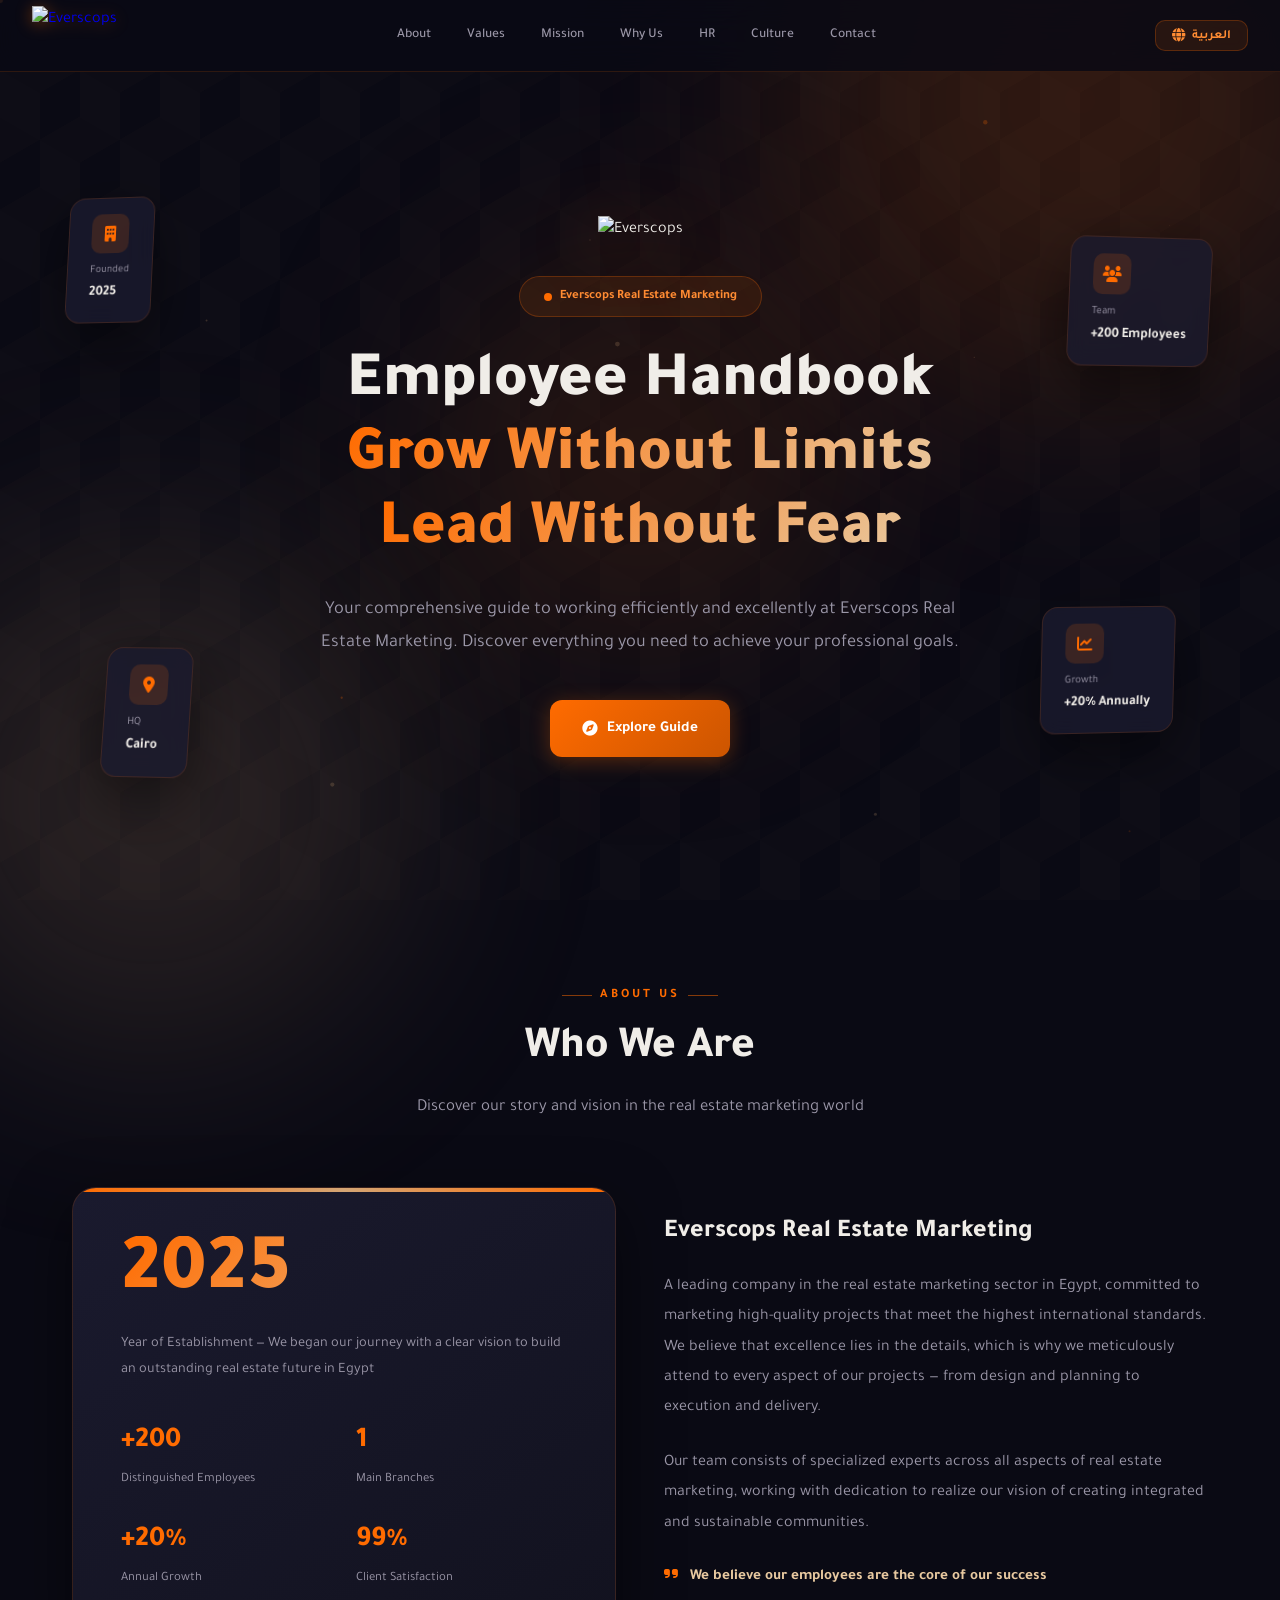
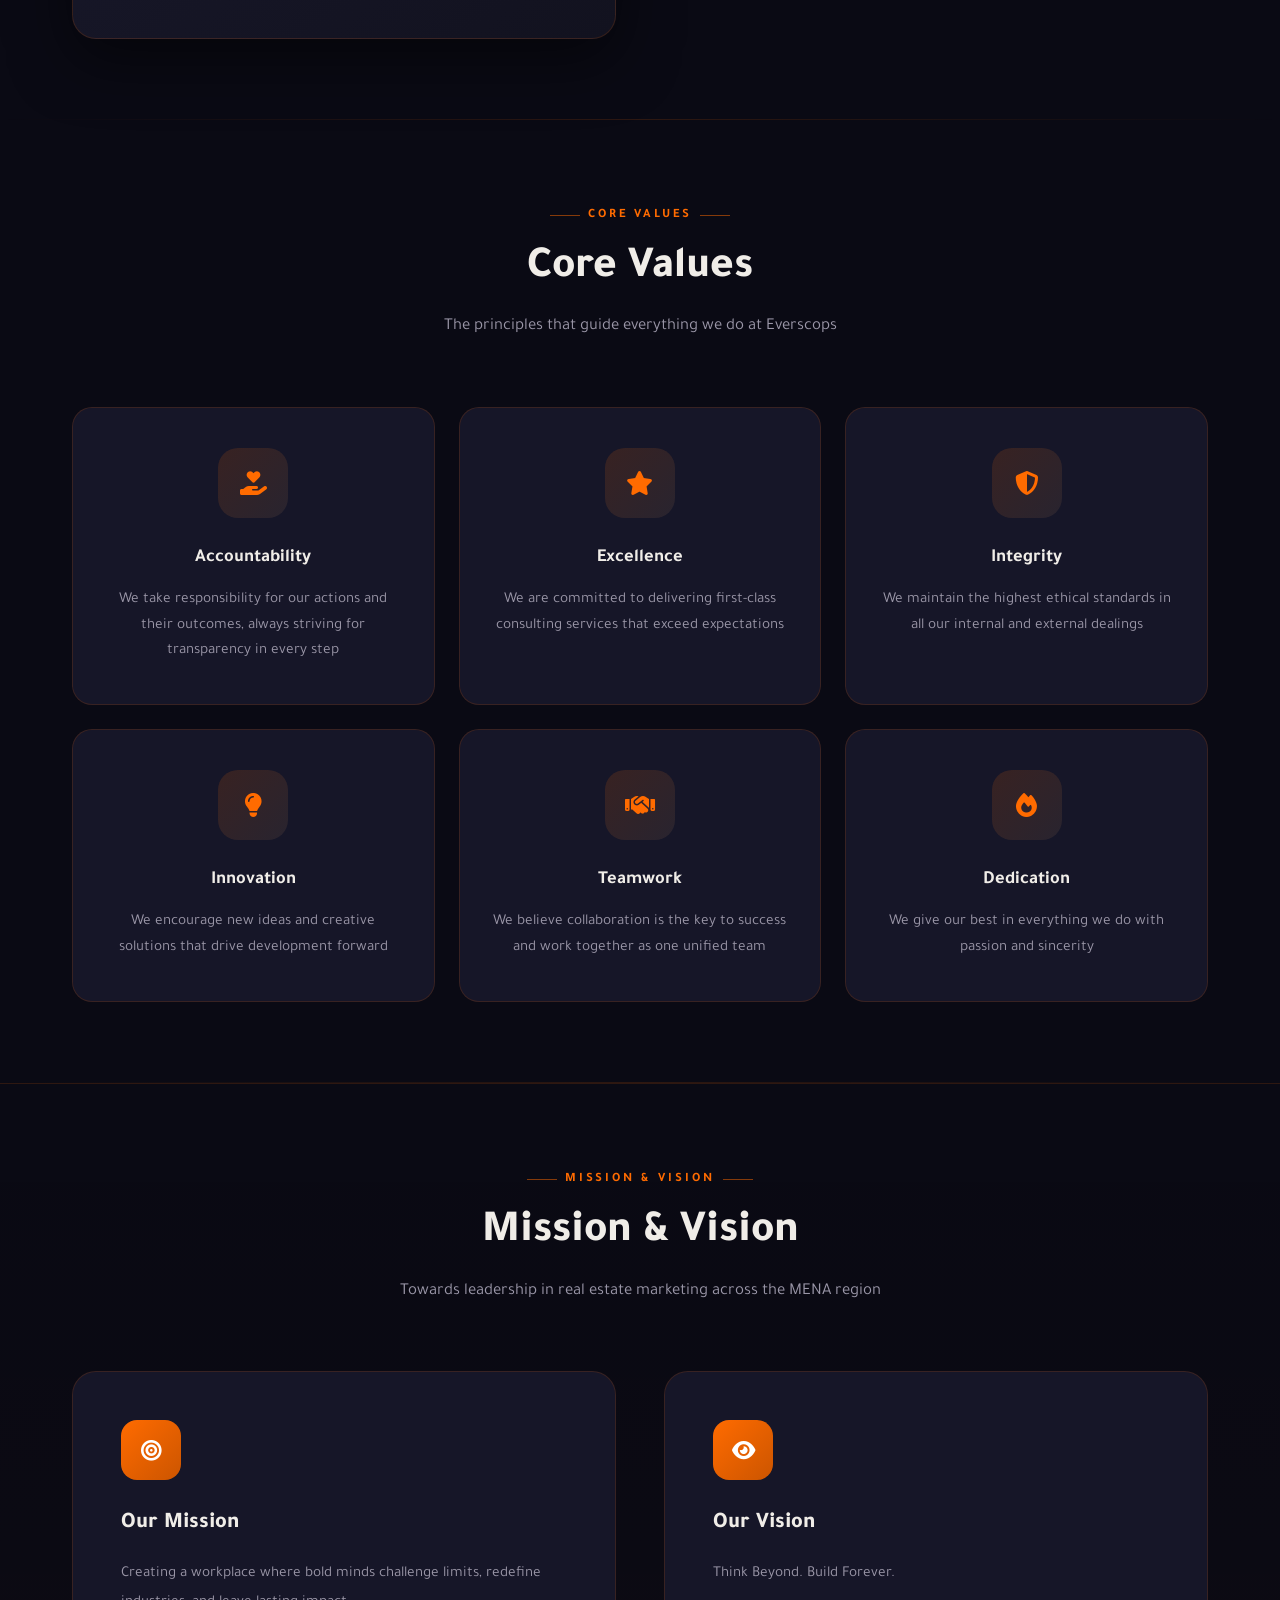
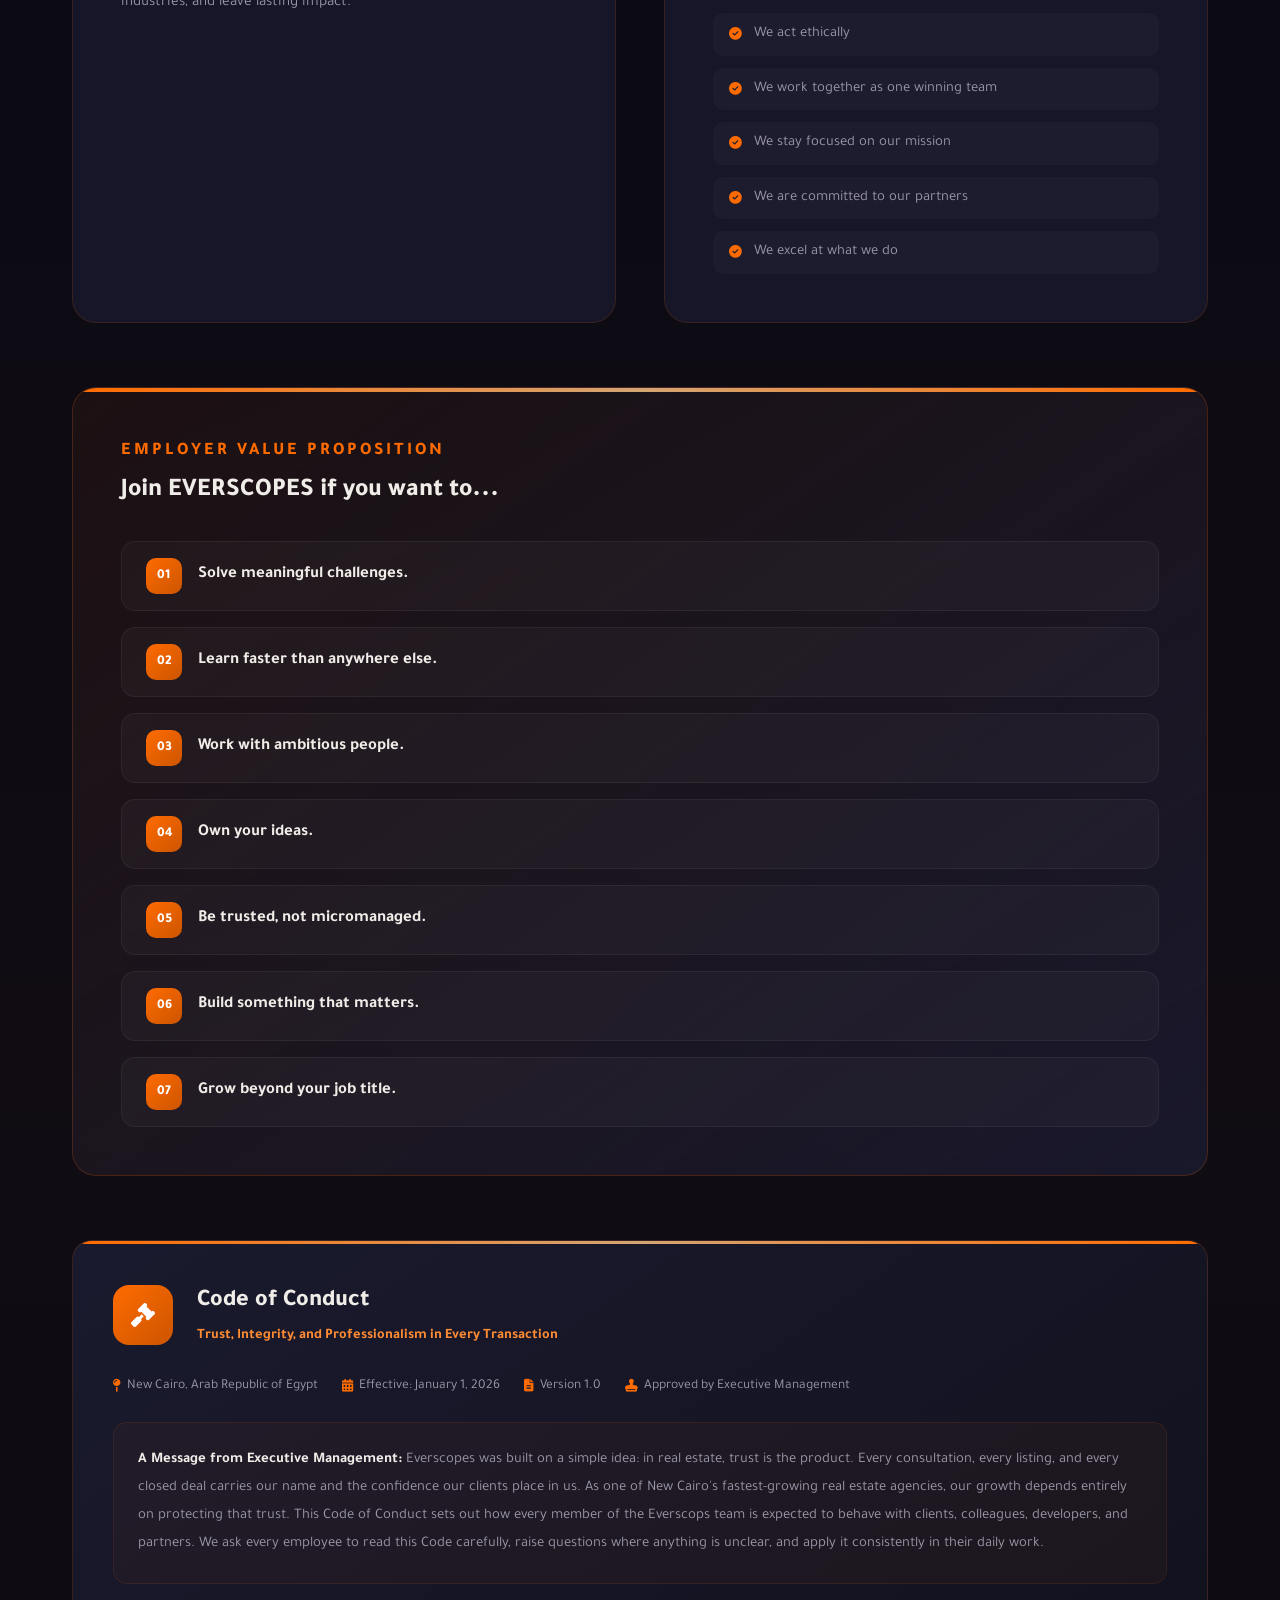
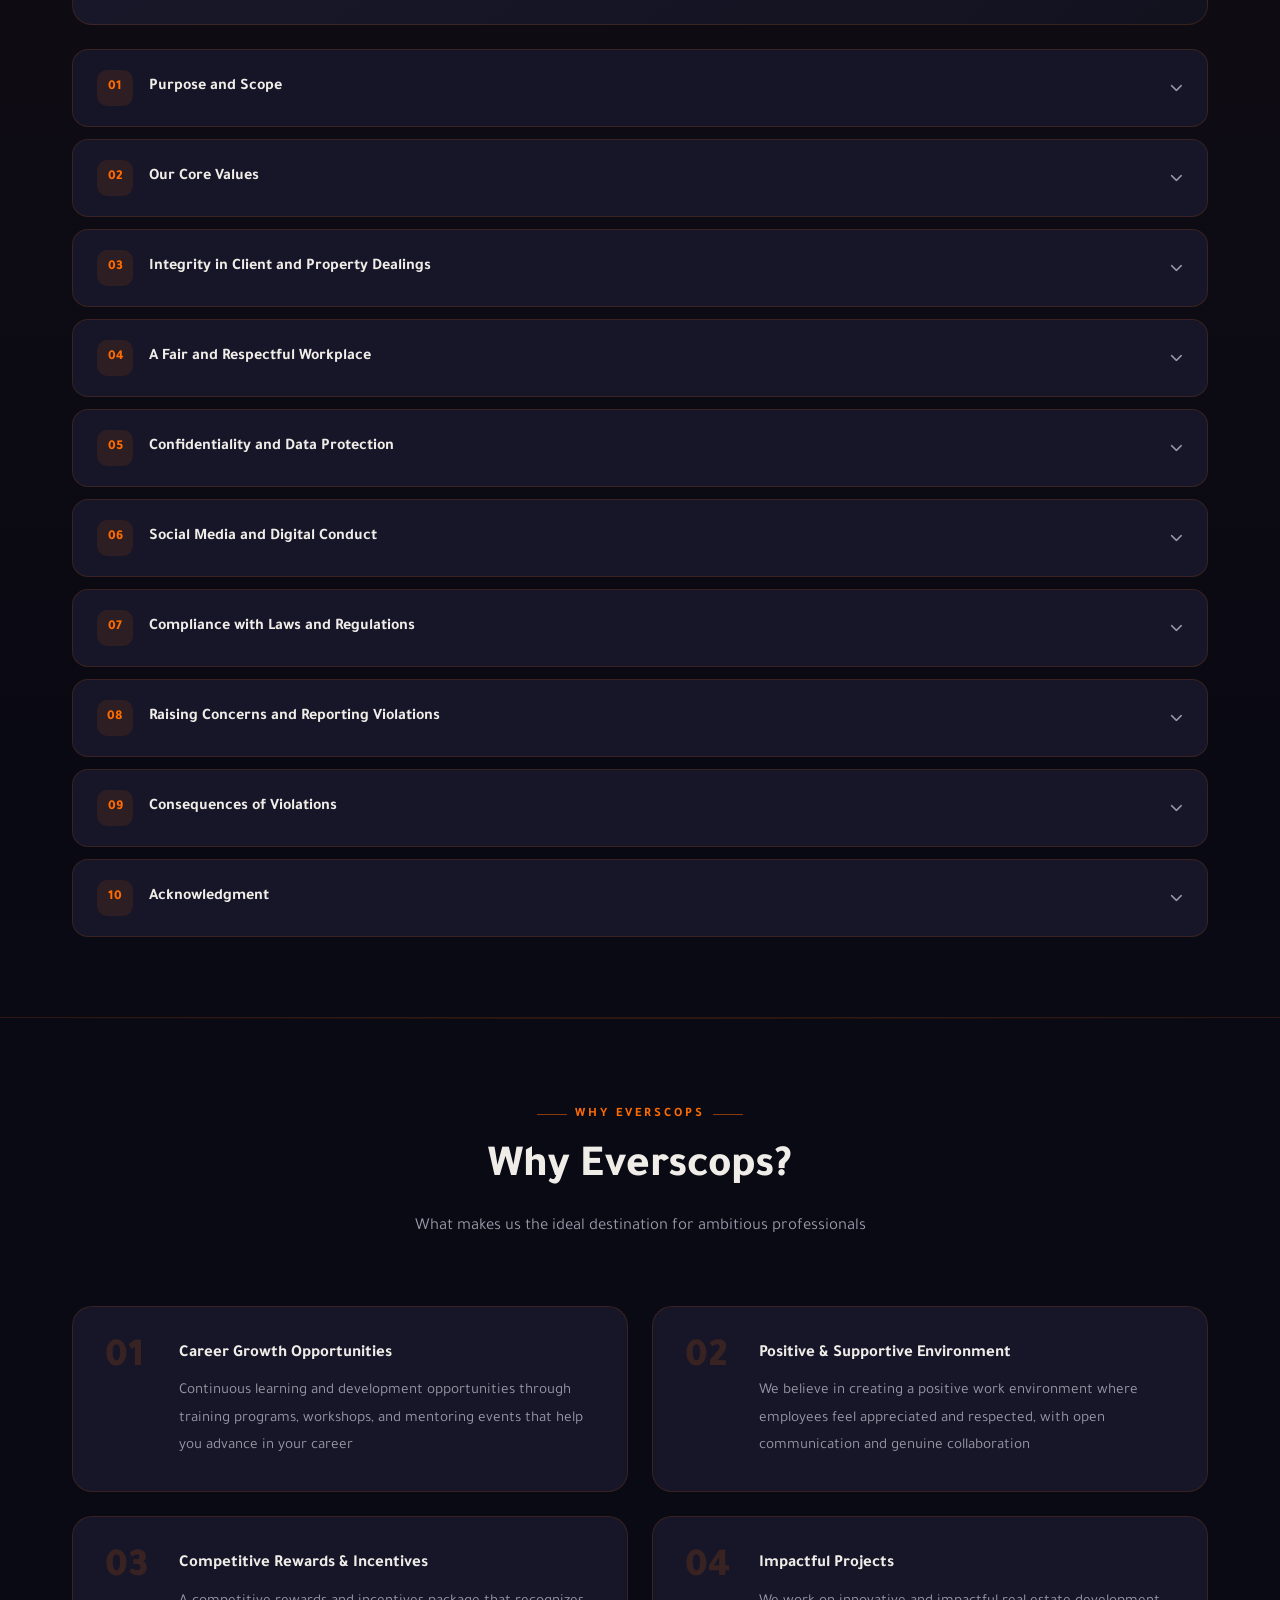
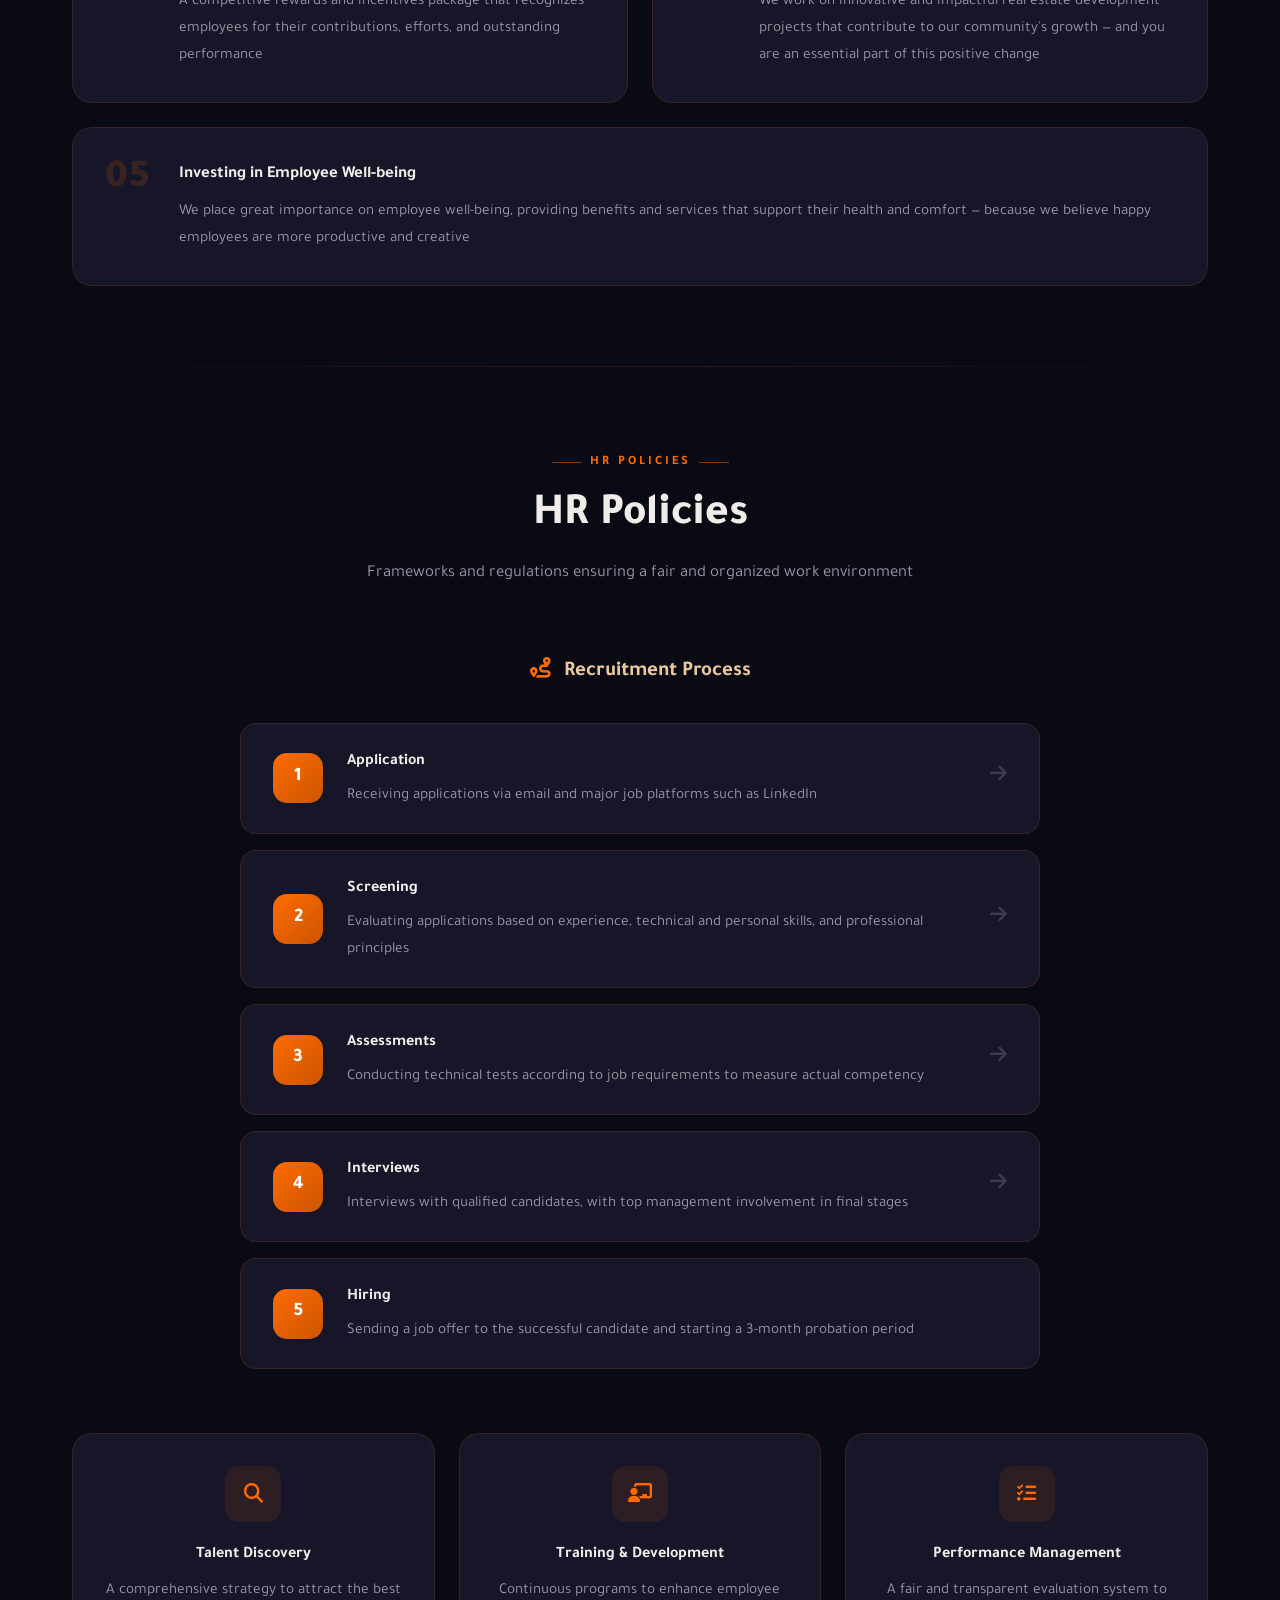
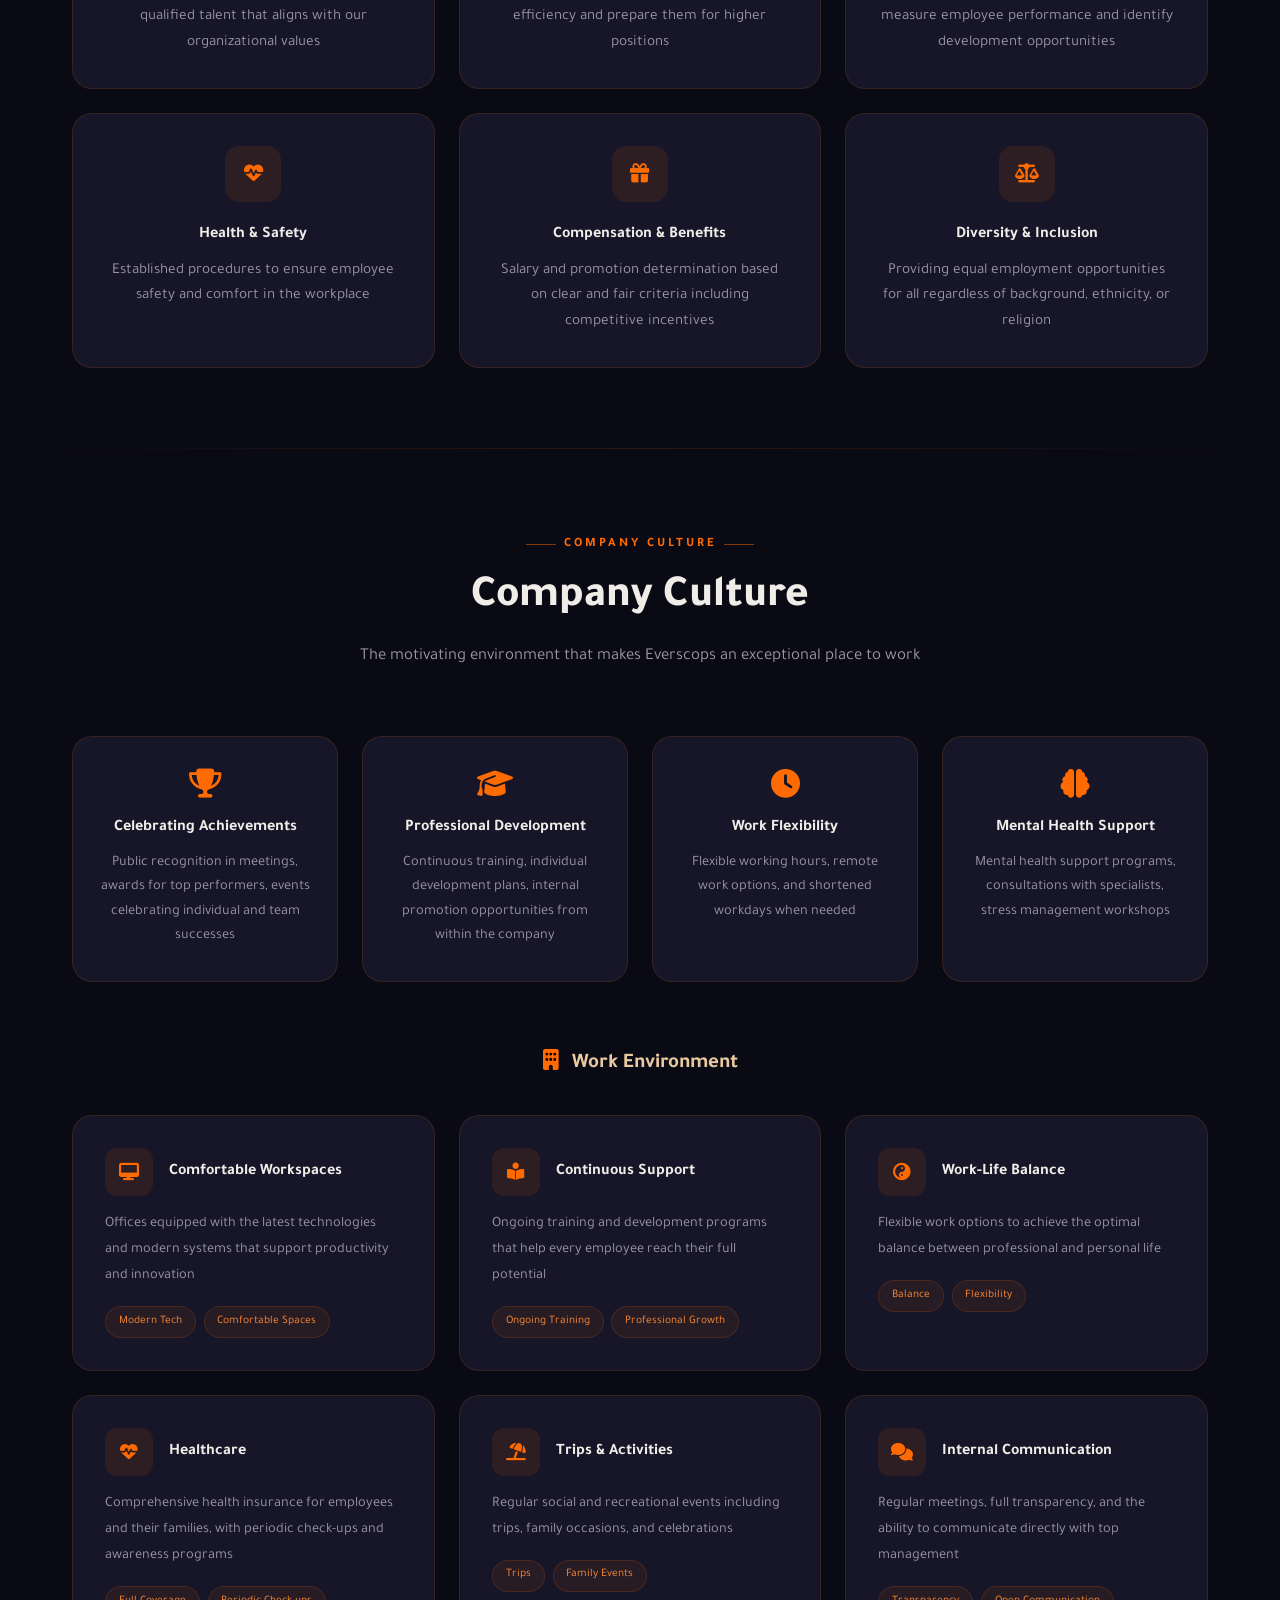
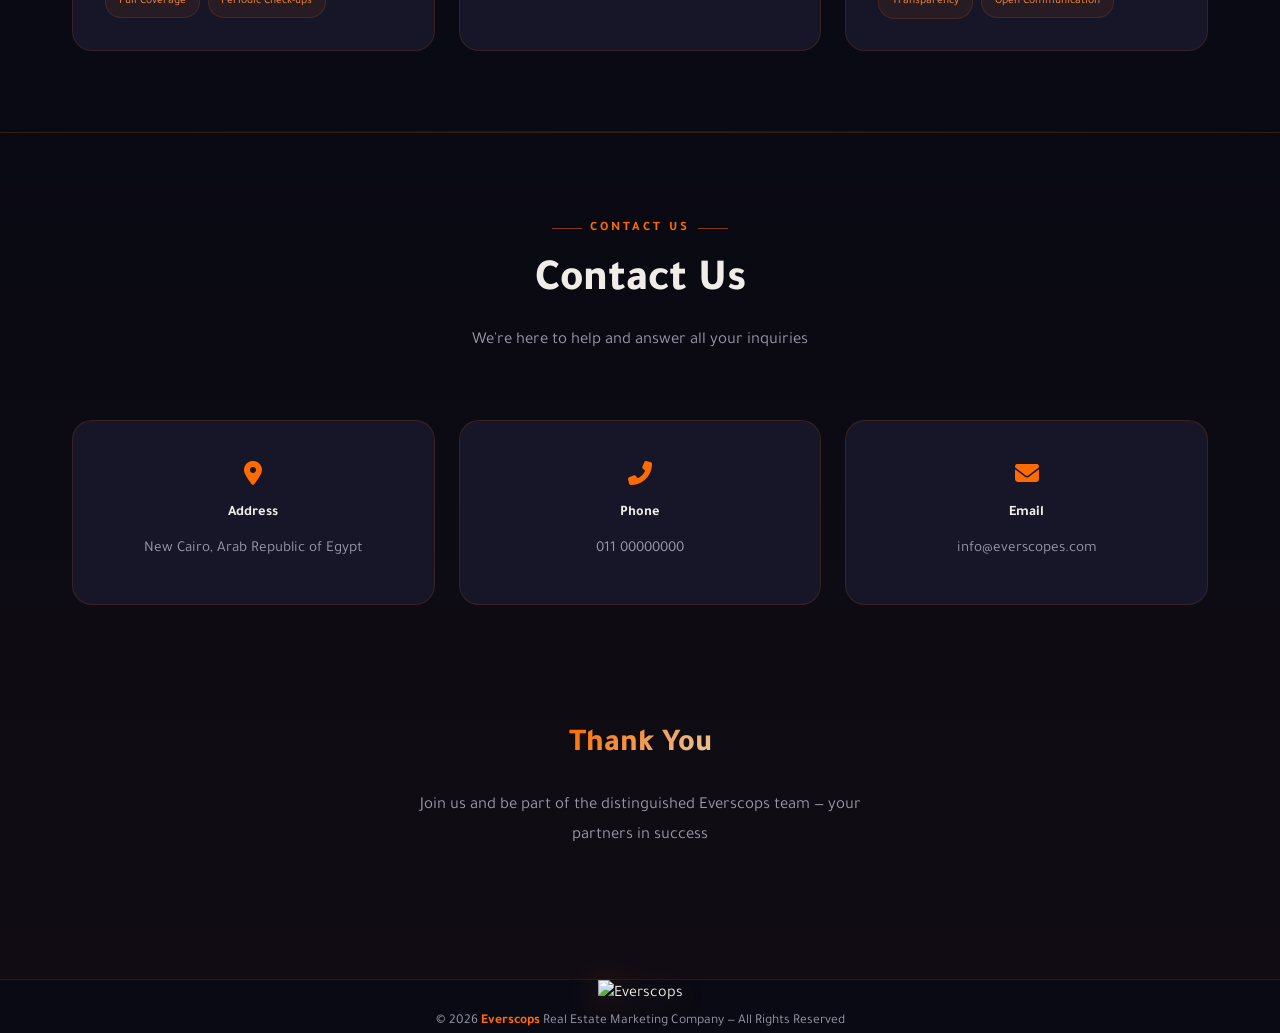
==== About/About.html @ 04a45d6b "Add files via upload" ====
<!DOCTYPE html>
<html lang="en" dir="ltr">
<head>
    <meta charset="UTF-8">
    <meta name="viewport" content="width=device-width, initial-scale=1.0">
    <title>Everscops — Employee Handbook</title>
    <link href="https://fonts.googleapis.com/css2?family=Cairo:wght@300;400;500;600;700;800;900&family=Tajawal:wght@300;400;500;700;800&display=swap" rel="stylesheet">
    <link rel="stylesheet" href="https://cdnjs.cloudflare.com/ajax/libs/font-awesome/6.5.0/css/all.min.css">
    <style>
        :root {
            --orange: #FF6B00;
            --orange-light: #FF8C33;
            --orange-dark: #CC5500;
            --gold: #D4A574;
            --gold-light: #E8C9A0;
            --dark: #0A0A14;
            --dark-2: #12121F;
            --dark-3: #1A1A2E;
            --dark-4: #222240;
            --text: #F0EDE8;
            --text-muted: #9B97A8;
            --card: rgba(26, 26, 46, 0.8);
            --card-border: rgba(255, 107, 0, 0.15);
            --glass: rgba(255, 255, 255, 0.03);
            --shadow-orange: 0 8px 32px rgba(255, 107, 0, 0.2);
            --shadow-dark: 0 20px 60px rgba(0, 0, 0, 0.5);
        }

        * { margin: 0; padding: 0; box-sizing: border-box; }
        html { scroll-behavior: smooth; }

        body {
            font-family: 'Tajawal', 'Cairo', sans-serif;
            background: var(--dark);
            color: var(--text);
            overflow-x: hidden;
            line-height: 1.8;
            transition: direction 0s;
        }

        html[dir="rtl"] body {
            font-family: 'Cairo', 'Tajawal', sans-serif;
        }

        /* ===== BACKGROUND EFFECTS ===== */
        .bg-effects {
            position: fixed; top: 0; left: 0; width: 100%; height: 100%;
            pointer-events: none; z-index: 0;
        }
        .bg-effects .orb {
            position: absolute; border-radius: 50%; filter: blur(120px); opacity: 0.15;
        }
        .bg-effects .orb-1 {
            width: 600px; height: 600px; background: var(--orange);
            top: -200px; right: -100px; animation: floatOrb 20s ease-in-out infinite;
        }
        .bg-effects .orb-2 {
            width: 500px; height: 500px; background: var(--gold);
            bottom: -150px; left: -100px; animation: floatOrb 25s ease-in-out infinite reverse;
        }
        .bg-effects .orb-3 {
            width: 400px; height: 400px; background: var(--orange-dark);
            top: 50%; left: 50%; transform: translate(-50%, -50%);
            animation: floatOrb 18s ease-in-out infinite 5s;
        }
        @keyframes floatOrb {
            0%, 100% { transform: translate(0, 0) scale(1); }
            25% { transform: translate(30px, -40px) scale(1.1); }
            50% { transform: translate(-20px, 30px) scale(0.95); }
            75% { transform: translate(40px, 20px) scale(1.05); }
        }

        .egyptian-pattern {
            position: fixed; top: 0; left: 0; width: 100%; height: 100%;
            pointer-events: none; z-index: 0; opacity: 0.02;
            background-image:
                linear-gradient(30deg, var(--gold) 12%, transparent 12.5%, transparent 87%, var(--gold) 87.5%, var(--gold)),
                linear-gradient(150deg, var(--gold) 12%, transparent 12.5%, transparent 87%, var(--gold) 87.5%, var(--gold)),
                linear-gradient(30deg, var(--gold) 12%, transparent 12.5%, transparent 87%, var(--gold) 87.5%, var(--gold)),
                linear-gradient(150deg, var(--gold) 12%, transparent 12.5%, transparent 87%, var(--gold) 87.5%, var(--gold)),
                linear-gradient(60deg, var(--gold-light) 25%, transparent 25.5%, transparent 75%, var(--gold-light) 75%, var(--gold-light)),
                linear-gradient(60deg, var(--gold-light) 25%, transparent 25.5%, transparent 75%, var(--gold-light) 75%, var(--gold-light));
            background-size: 80px 140px;
            background-position: 0 0, 0 0, 40px 70px, 40px 70px, 0 0, 40px 70px;
        }

        /* ===== SCROLLBAR ===== */
        ::-webkit-scrollbar { width: 8px; }
        ::-webkit-scrollbar-track { background: var(--dark); }
        ::-webkit-scrollbar-thumb { background: var(--orange-dark); border-radius: 4px; }
        ::-webkit-scrollbar-thumb:hover { background: var(--orange); }

        /* ===== NAVIGATION ===== */
        .navbar {
            position: fixed; top: 0; left: 0; right: 0; z-index: 1000;
            padding: 0 2rem; height: 72px;
            display: flex; align-items: center; justify-content: space-between;
            background: rgba(10, 10, 20, 0.85);
            backdrop-filter: blur(20px);
            border-bottom: 1px solid var(--card-border);
            transition: all 0.4s ease;
        }
        .navbar.scrolled {
            height: 60px; background: rgba(10, 10, 20, 0.95);
            box-shadow: 0 4px 30px rgba(0, 0, 0, 0.3);
        }

        .nav-right { display: flex; align-items: center; gap: 12px; }

        .lang-toggle {
            display: flex; align-items: center; gap: 6px;
            padding: 0.45rem 1rem; border-radius: 10px;
            background: rgba(255, 107, 0, 0.1);
            border: 1px solid rgba(255, 107, 0, 0.25);
            color: var(--orange-light); font-family: inherit;
            font-size: 0.78rem; font-weight: 700;
            cursor: pointer; transition: all 0.3s ease;
            white-space: nowrap;
        }
        .lang-toggle:hover {
            background: rgba(255, 107, 0, 0.2);
            box-shadow: 0 0 20px rgba(255, 107, 0, 0.15);
        }
        .lang-toggle i { font-size: 0.85rem; }

        .nav-logo {
            display: flex; align-items: center; gap: 12px;
            text-decoration: none;
        }
        .nav-logo img {
            height: 60px;
            filter: drop-shadow(0 2px 8px rgba(255, 107, 0, 0.4));
            transition: transform 0.3s ease;
        }
        .nav-logo:hover img { transform: scale(1.05); }

        .nav-links {
            display: flex; align-items: center; gap: 0.25rem; list-style: none;
        }
        .nav-links a {
            text-decoration: none; color: var(--text-muted);
            font-size: 0.85rem; font-weight: 500;
            padding: 0.5rem 1rem; border-radius: 8px;
            transition: all 0.3s ease; position: relative;
        }
        .nav-links a:hover, .nav-links a.active {
            color: var(--orange); background: rgba(255, 107, 0, 0.08);
        }

        .nav-toggle {
            display: none; flex-direction: column; gap: 5px;
            cursor: pointer; padding: 8px; border: none; background: none;
        }
        .nav-toggle span {
            display: block; width: 24px; height: 2px;
            background: var(--text); border-radius: 2px; transition: all 0.3s ease;
        }
        .nav-toggle.active span:nth-child(1) { transform: rotate(45deg) translate(5px, 5px); }
        .nav-toggle.active span:nth-child(2) { opacity: 0; }
        .nav-toggle.active span:nth-child(3) { transform: rotate(-45deg) translate(5px, -5px); }

        /* ===== MAIN CONTENT ===== */
        .main-content { position: relative; z-index: 1; padding-top: 72px; }

        /* ===== HERO SECTION ===== */
        .hero {
            min-height: 92vh; display: flex; align-items: center; justify-content: center;
            padding: 6rem 2rem; position: relative; overflow: hidden;
        }
        .hero-inner { text-align: center; max-width: 900px; perspective: 1000px; }

        .hero-logo-container {
            margin-bottom: 2rem; transform-style: preserve-3d;
            animation: logoFloat 6s ease-in-out infinite;
        }
        @keyframes logoFloat {
            0%, 100% { transform: translateY(0) rotateX(0) rotateY(0); }
            25% { transform: translateY(-10px) rotateX(2deg) rotateY(-2deg); }
            75% { transform: translateY(5px) rotateX(-1deg) rotateY(1deg); }
        }
        .hero-logo-container img {
            height: 100px;
            filter: drop-shadow(0 10px 30px rgba(255, 107, 0, 0.5));
        }

        .hero-badge {
            display: inline-flex; align-items: center; gap: 8px;
            padding: 0.5rem 1.5rem; border-radius: 50px;
            background: rgba(255, 107, 0, 0.1);
            border: 1px solid rgba(255, 107, 0, 0.25);
            color: var(--orange-light); font-size: 0.8rem; font-weight: 600;
            margin-bottom: 2rem; animation: fadeInDown 0.8s ease-out;
        }
        .hero-badge .dot {
            width: 8px; height: 8px; background: var(--orange); border-radius: 50%;
            animation: pulse 2s ease-in-out infinite;
        }
        @keyframes pulse {
            0%, 100% { opacity: 1; transform: scale(1); }
            50% { opacity: 0.5; transform: scale(0.8); }
        }

        .hero h1 {
            font-size: clamp(2.5rem, 6vw, 4rem); font-weight: 900;
            line-height: 1.15; margin-bottom: 1.5rem;
            animation: fadeInUp 1s ease-out 0.2s both;
        }
        .hero h1 .highlight {
            background: linear-gradient(135deg, var(--orange), var(--gold-light));
            -webkit-background-clip: text; -webkit-text-fill-color: transparent; background-clip: text;
        }
        .hero p {
            font-size: 1.15rem; color: var(--text-muted); max-width: 650px;
            margin: 0 auto 2.5rem; animation: fadeInUp 1s ease-out 0.4s both;
        }
        .hero-buttons {
            display: flex; gap: 1rem; justify-content: center; flex-wrap: wrap;
            animation: fadeInUp 1s ease-out 0.6s both;
        }

        .btn-primary {
            display: inline-flex; align-items: center; gap: 10px;
            padding: 0.9rem 2rem;
            background: linear-gradient(135deg, var(--orange), var(--orange-dark));
            color: #fff; border: none; border-radius: 12px;
            font-family: inherit; font-size: 0.95rem; font-weight: 700;
            cursor: pointer; text-decoration: none;
            transition: all 0.3s ease;
            box-shadow: 0 4px 20px rgba(255, 107, 0, 0.3);
        }
        .btn-primary:hover { transform: translateY(-3px); box-shadow: 0 8px 30px rgba(255, 107, 0, 0.5); }

        .btn-secondary {
            display: inline-flex; align-items: center; gap: 10px;
            padding: 0.9rem 2rem; background: var(--glass); color: var(--text);
            border: 1px solid rgba(255, 255, 255, 0.1); border-radius: 12px;
            font-family: inherit; font-size: 0.95rem; font-weight: 600;
            cursor: pointer; text-decoration: none; transition: all 0.3s ease;
        }
        .btn-secondary:hover {
            background: rgba(255, 255, 255, 0.08); border-color: var(--orange);
            color: var(--orange); transform: translateY(-3px);
        }

        /* 3D floating cards */
        .hero-3d-elements {
            position: absolute; top: 0; left: 0; width: 100%; height: 100%;
            pointer-events: none; perspective: 1200px;
        }
        .float-card {
            position: absolute; background: var(--card);
            border: 1px solid var(--card-border); border-radius: 16px;
            padding: 1rem 1.5rem; backdrop-filter: blur(10px);
            box-shadow: var(--shadow-dark); animation: floatCard 8s ease-in-out infinite;
        }
        .float-card-1 { top: 15%; left: 5%; animation-delay: 0s; transform: rotateY(-8deg) rotateX(5deg); }
        .float-card-2 { top: 20%; right: 5%; animation-delay: -3s; transform: rotateY(8deg) rotateX(-5deg); }
        .float-card-3 { bottom: 15%; left: 8%; animation-delay: -5s; transform: rotateY(-5deg) rotateX(8deg); }
        .float-card-4 { bottom: 20%; right: 8%; animation-delay: -2s; transform: rotateY(6deg) rotateX(-3deg); }
        @keyframes floatCard {
            0%, 100% { transform: translateY(0); }
            50% { transform: translateY(-20px); }
        }
        .float-card .fc-icon {
            width: 40px; height: 40px; border-radius: 10px;
            background: rgba(255, 107, 0, 0.15);
            display: flex; align-items: center; justify-content: center;
            color: var(--orange); font-size: 1rem; margin-bottom: 0.5rem;
        }
        .float-card .fc-label { font-size: 0.7rem; color: var(--text-muted); }
        .float-card .fc-value { font-size: 0.9rem; font-weight: 700; color: var(--text); }

        @keyframes fadeInUp { from { opacity: 0; transform: translateY(30px); } to { opacity: 1; transform: translateY(0); } }
        @keyframes fadeInDown { from { opacity: 0; transform: translateY(-20px); } to { opacity: 1; transform: translateY(0); } }

        /* ===== SECTION COMMON ===== */
        .section { padding: 5rem 2rem; max-width: 1200px; margin: 0 auto; }
        .section-header { text-align: center; margin-bottom: 4rem; }
        .section-label {
            display: inline-flex; align-items: center; gap: 8px;
            font-size: 0.8rem; font-weight: 700; color: var(--orange);
            text-transform: uppercase; letter-spacing: 3px; margin-bottom: 1rem;
        }
        .section-label::before, .section-label::after {
            content: ''; width: 30px; height: 1px; background: var(--orange); opacity: 0.5;
        }
        .section-title { font-size: clamp(1.8rem, 4vw, 2.8rem); font-weight: 800; line-height: 1.2; margin-bottom: 1rem; }
        .section-subtitle { font-size: 1.05rem; color: var(--text-muted); max-width: 600px; margin: 0 auto; }

        /* ===== ABOUT SECTION ===== */
        .about-grid { display: grid; grid-template-columns: 1fr 1fr; gap: 3rem; align-items: center; }
        .about-visual { position: relative; perspective: 1000px; }
        .about-card-3d {
            background: linear-gradient(145deg, var(--dark-3), var(--dark-2));
            border: 1px solid var(--card-border); border-radius: 24px; padding: 3rem;
            position: relative; overflow: hidden; transform-style: preserve-3d;
            transition: transform 0.5s ease; box-shadow: var(--shadow-dark);
        }
        .about-card-3d:hover { transform: rotateY(-5deg) rotateX(5deg) scale(1.02); }
        .about-card-3d::before {
            content: ''; position: absolute; top: 0; left: 0; right: 0; height: 4px;
            background: linear-gradient(90deg, var(--orange), var(--gold), var(--orange));
        }
        .about-card-3d .year {
            font-size: 5rem; font-weight: 900;
            background: linear-gradient(135deg, var(--orange), var(--gold-light));
            -webkit-background-clip: text; -webkit-text-fill-color: transparent; background-clip: text;
            line-height: 1; margin-bottom: 1rem;
        }
        .about-card-3d .stat-grid { display: grid; grid-template-columns: 1fr 1fr; gap: 1.5rem; margin-top: 2rem; }
        .stat-item .stat-num { font-size: 1.8rem; font-weight: 800; color: var(--orange); }
        .stat-item .stat-label { font-size: 0.8rem; color: var(--text-muted); }
        .about-text h3 { font-size: 1.6rem; font-weight: 800; margin-bottom: 1rem; }
        .about-text p { color: var(--text-muted); font-size: 1rem; margin-bottom: 1.5rem; line-height: 1.9; }
        .about-text .quote-line {
            color: var(--gold-light); font-weight: 600; font-size: 0.95rem;
        }
        html[dir="rtl"] .about-text .quote-line i { margin-left: 8px; margin-right: 0; }
        html[dir="ltr"] .about-text .quote-line i { margin-right: 8px; margin-left: 0; }

        /* ===== VALUES SECTION ===== */
        .values-grid { display: grid; grid-template-columns: repeat(3, 1fr); gap: 1.5rem; }
        .value-card {
            background: var(--card); border: 1px solid var(--card-border);
            border-radius: 20px; padding: 2.5rem 2rem; text-align: center;
            position: relative; overflow: hidden; transform-style: preserve-3d;
            transition: all 0.4s ease; cursor: default;
        }
        .value-card::before {
            content: ''; position: absolute; top: 0; left: 0; right: 0; height: 3px;
            background: linear-gradient(90deg, transparent, var(--orange), transparent);
            opacity: 0; transition: opacity 0.4s ease;
        }
        .value-card:hover::before { opacity: 1; }
        .value-card:hover {
            transform: translateY(-8px) rotateX(5deg);
            border-color: rgba(255, 107, 0, 0.3);
            box-shadow: var(--shadow-orange), var(--shadow-dark);
        }
        .value-icon {
            width: 70px; height: 70px; border-radius: 20px;
            background: linear-gradient(135deg, rgba(255, 107, 0, 0.15), rgba(212, 165, 116, 0.1));
            display: flex; align-items: center; justify-content: center;
            margin: 0 auto 1.5rem; font-size: 1.5rem; color: var(--orange);
            transition: all 0.4s ease;
        }
        .value-card:hover .value-icon {
            transform: translateZ(30px) scale(1.1);
            background: linear-gradient(135deg, var(--orange), var(--orange-dark)); color: #fff;
        }
        .value-card h4 { font-size: 1.15rem; font-weight: 700; margin-bottom: 0.75rem; }
        .value-card p { font-size: 0.95rem; color: var(--text-muted); line-height: 1.7; }

        /* ===== MISSION SECTION ===== */
        .mission-section {
            background: linear-gradient(180deg, transparent, rgba(255, 107, 0, 0.03), transparent);
            border-top: 1px solid var(--card-border); border-bottom: 1px solid var(--card-border);
        }
        .mission-grid { display: grid; grid-template-columns: 1fr 1fr; gap: 3rem; }
        .mission-card {
            background: var(--card); border: 1px solid var(--card-border);
            border-radius: 24px; padding: 3rem; position: relative; overflow: hidden;
            transform-style: preserve-3d; transition: all 0.5s ease;
        }
        .mission-card:hover {
            transform: perspective(800px) rotateY(-3deg) translateZ(10px);
            box-shadow: var(--shadow-orange);
        }
        .mission-card .mc-icon {
            width: 60px; height: 60px; border-radius: 16px;
            background: linear-gradient(135deg, var(--orange), var(--orange-dark));
            display: flex; align-items: center; justify-content: center;
            font-size: 1.3rem; color: #fff; margin-bottom: 1.5rem;
        }
        .mission-card h3 { font-size: 1.4rem; font-weight: 800; margin-bottom: 1rem; }
        .mission-card p { color: var(--text-muted); font-size: 0.95rem; line-height: 1.9; }
        .mission-values-list { list-style: none; margin-top: 1.5rem; display: flex; flex-direction: column; gap: 0.75rem; }
        .mission-values-list li {
            display: flex; align-items: center; gap: 12px;
            font-size: 0.92rem; color: var(--text-muted);
            padding: 0.5rem 1rem; border-radius: 10px; background: var(--glass);
            transition: all 0.3s ease;
        }
        html[dir="rtl"] .mission-values-list li:hover { background: rgba(255, 107, 0, 0.08); color: var(--text); transform: translateX(-5px); }
        html[dir="ltr"] .mission-values-list li:hover { background: rgba(255, 107, 0, 0.08); color: var(--text); transform: translateX(5px); }
        .mission-values-list li i { color: var(--orange); font-size: 0.8rem; }

        /* ===== EVP SECTION ===== */
        .evp-wrapper { margin-top: 4rem; }
        .evp-card {
            background: linear-gradient(145deg, rgba(255, 107, 0, 0.06), rgba(26, 26, 46, 0.9));
            border: 1px solid rgba(255, 107, 0, 0.2);
            border-radius: 24px; padding: 3rem; position: relative;
            overflow: hidden; transform-style: preserve-3d;
            transition: all 0.5s ease;
        }
        .evp-card::before {
            content: ''; position: absolute; top: 0; left: 0; right: 0; height: 4px;
            background: linear-gradient(90deg, var(--orange), var(--gold), var(--orange));
        }
        .evp-card::after {
            content: ''; position: absolute; top: -50%; right: -20%; width: 300px; height: 300px;
            background: radial-gradient(circle, rgba(255, 107, 0, 0.08), transparent 70%);
            border-radius: 50%; pointer-events: none;
        }
        .evp-card:hover {
            transform: perspective(800px) rotateY(-2deg) rotateX(1deg);
            box-shadow: var(--shadow-orange);
        }
        .evp-title {
            font-size: 1.1rem; font-weight: 800; color: var(--orange);
            text-transform: uppercase; letter-spacing: 3px; margin-bottom: 0.5rem;
        }
        .evp-subtitle {
            font-size: 1.6rem; font-weight: 800; margin-bottom: 2rem;
            line-height: 1.3;
        }
        .evp-subtitle .highlight {
            background: linear-gradient(135deg, var(--orange), var(--gold-light));
            -webkit-background-clip: text; -webkit-text-fill-color: transparent; background-clip: text;
        }
        .evp-list { display: flex; flex-direction: column; gap: 1rem; position: relative; z-index: 1; }
        .evp-item {
            display: flex; align-items: center; gap: 1rem;
            padding: 1rem 1.5rem; border-radius: 14px;
            background: rgba(255, 255, 255, 0.03);
            border: 1px solid rgba(255, 255, 255, 0.05);
            transition: all 0.4s ease; transform-style: preserve-3d;
        }
        .evp-item:hover {
            background: rgba(255, 107, 0, 0.08);
            border-color: rgba(255, 107, 0, 0.2);
            transform: translateZ(10px) translateY(-2px);
            box-shadow: 0 4px 20px rgba(255, 107, 0, 0.1);
        }
        .evp-item-num {
            width: 36px; height: 36px; border-radius: 10px;
            background: linear-gradient(135deg, var(--orange), var(--orange-dark));
            display: flex; align-items: center; justify-content: center;
            font-size: 0.85rem; font-weight: 800; color: #fff; flex-shrink: 0;
        }
        .evp-item-text {
            font-size: 1.05rem; font-weight: 600; color: var(--text);
        }

        /* ===== CODE OF CONDUCT SECTION ===== */
        .coc-wrapper { margin-top: 4rem; }
        .coc-header-card {
            background: linear-gradient(145deg, var(--dark-3), var(--dark-2));
            border: 1px solid var(--card-border); border-radius: 20px;
            padding: 2.5rem; margin-bottom: 1.5rem; position: relative; overflow: hidden;
        }
        .coc-header-card::before {
            content: ''; position: absolute; top: 0; left: 0; right: 0; height: 3px;
            background: linear-gradient(90deg, var(--orange), var(--gold), var(--orange));
        }
        .coc-header-top {
            display: flex; align-items: center; gap: 1.5rem; margin-bottom: 1.5rem;
            flex-wrap: wrap;
        }
        .coc-header-icon {
            width: 60px; height: 60px; border-radius: 16px;
            background: linear-gradient(135deg, var(--orange), var(--orange-dark));
            display: flex; align-items: center; justify-content: center;
            font-size: 1.5rem; color: #fff; flex-shrink: 0;
        }
        .coc-header-title { font-size: 1.5rem; font-weight: 800; }
        .coc-header-tagline { font-size: 0.9rem; color: var(--orange-light); font-weight: 600; }
        .coc-meta {
            display: flex; flex-wrap: wrap; gap: 1.5rem; font-size: 0.85rem; color: var(--text-muted);
        }
        .coc-meta-item { display: flex; align-items: center; gap: 6px; }
        .coc-meta-item i { color: var(--orange); font-size: 0.8rem; }
        .coc-msg {
            margin-top: 1.5rem; padding: 1.5rem; border-radius: 14px;
            background: rgba(255, 107, 0, 0.04); border: 1px solid rgba(255, 107, 0, 0.1);
            font-size: 0.92rem; color: var(--text-muted); line-height: 1.9;
        }
        .coc-msg strong { color: var(--text); }

        /* Accordion */
        .coc-accordion { display: flex; flex-direction: column; gap: 0.75rem; }
        .coc-accordion-item {
            background: var(--card); border: 1px solid var(--card-border);
            border-radius: 16px; overflow: hidden;
            transition: all 0.4s ease; transform-style: preserve-3d;
        }
        .coc-accordion-item:hover {
            border-color: rgba(255, 107, 0, 0.25);
        }
        .coc-accordion-item.open {
            border-color: rgba(255, 107, 0, 0.3);
            box-shadow: 0 4px 20px rgba(255, 107, 0, 0.08);
        }
        .coc-accordion-trigger {
            width: 100%; padding: 1.25rem 1.5rem;
            display: flex; align-items: center; gap: 1rem;
            background: none; border: none; color: var(--text);
            font-family: inherit; font-size: 1rem; font-weight: 700;
            cursor: pointer; text-align: start; transition: all 0.3s ease;
        }
        .coc-accordion-trigger:hover { background: rgba(255, 107, 0, 0.04); }
        .coc-accordion-num {
            width: 36px; height: 36px; border-radius: 10px;
            background: rgba(255, 107, 0, 0.1);
            display: flex; align-items: center; justify-content: center;
            font-size: 0.85rem; font-weight: 800; color: var(--orange); flex-shrink: 0;
            transition: all 0.3s ease;
        }
        .coc-accordion-item.open .coc-accordion-num {
            background: linear-gradient(135deg, var(--orange), var(--orange-dark)); color: #fff;
        }
        .coc-accordion-label { flex: 1; }
        .coc-accordion-arrow {
            color: var(--text-muted); font-size: 0.8rem;
            transition: transform 0.4s ease;
        }
        .coc-accordion-item.open .coc-accordion-arrow {
            transform: rotate(180deg); color: var(--orange);
        }
        .coc-accordion-body {
            max-height: 0; overflow: hidden;
            transition: max-height 0.5s cubic-bezier(0.16, 1, 0.3, 1);
        }
        .coc-accordion-body-inner {
            padding: 0 1.5rem 1.5rem;
            padding-inline-start: calc(1.5rem + 36px + 1rem);
        }
        .coc-accordion-body p {
            font-size: 0.92rem; color: var(--text-muted); line-height: 1.9; margin-bottom: 1rem;
        }
        .coc-accordion-body p:last-child { margin-bottom: 0; }
        .coc-subsection { margin-bottom: 1.5rem; }
        .coc-subsection:last-child { margin-bottom: 0; }
        .coc-subsection-title {
            font-size: 0.92rem; font-weight: 700; color: var(--gold-light);
            margin-bottom: 0.5rem;
        }
        .coc-subsection p {
            font-size: 0.88rem !important; color: var(--text-muted) !important;
            line-height: 1.8 !important; margin-bottom: 0 !important;
        }
        .coc-core-values-inline {
            display: grid; grid-template-columns: repeat(auto-fill, minmax(200px, 1fr));
            gap: 0.75rem; margin-top: 0.5rem;
        }
        .coc-cv-item {
            display: flex; align-items: center; gap: 0.6rem;
            padding: 0.6rem 0.8rem; border-radius: 10px;
            background: rgba(255, 107, 0, 0.05); border: 1px solid rgba(255, 107, 0, 0.1);
            font-size: 0.82rem; font-weight: 600; color: var(--text);
            transition: all 0.3s ease;
        }
        .coc-cv-item:hover {
            background: rgba(255, 107, 0, 0.1); border-color: rgba(255, 107, 0, 0.2);
        }
        .coc-cv-item i { color: var(--orange); font-size: 0.75rem; }

        /* ===== WHY US SECTION ===== */
        .why-grid { display: grid; grid-template-columns: repeat(2, 1fr); gap: 1.5rem; }
        .why-card {
            background: var(--card); border: 1px solid var(--card-border);
            border-radius: 20px; padding: 2rem; display: flex; gap: 1.5rem;
            align-items: flex-start; transition: all 0.4s ease; transform-style: preserve-3d;
        }
        .why-card:hover {
            transform: perspective(600px) rotateY(-3deg) translateZ(5px);
            border-color: rgba(255, 107, 0, 0.3); box-shadow: var(--shadow-orange);
        }
        .why-card .why-num {
            font-size: 2.5rem; font-weight: 900; color: rgba(255, 107, 0, 0.15);
            line-height: 1; min-width: 50px;
        }
        .why-card h4 { font-size: 1.05rem; font-weight: 700; margin-bottom: 0.5rem; }
        .why-card p { font-size: 0.95rem; color: var(--text-muted); line-height: 1.8; }

        /* ===== HR POLICIES SECTION ===== */
        .policies-grid { display: grid; grid-template-columns: repeat(3, 1fr); gap: 1.5rem; }
        .policy-card {
            background: var(--card); border: 1px solid var(--card-border);
            border-radius: 20px; padding: 2rem; text-align: center;
            transition: all 0.4s ease; transform-style: preserve-3d;
            position: relative; overflow: hidden;
        }
        .policy-card::after {
            content: ''; position: absolute; bottom: 0; left: 0; right: 0; height: 3px;
            background: linear-gradient(90deg, var(--orange), var(--gold));
            transform: scaleX(0); transition: transform 0.4s ease;
        }
        .policy-card:hover::after { transform: scaleX(1); }
        .policy-card:hover { transform: translateY(-8px) rotateX(3deg); box-shadow: var(--shadow-orange); }
        .policy-icon {
            width: 56px; height: 56px; border-radius: 14px;
            background: rgba(255, 107, 0, 0.1);
            display: flex; align-items: center; justify-content: center;
            margin: 0 auto 1.2rem; font-size: 1.2rem; color: var(--orange);
            transition: all 0.4s ease;
        }
        .policy-card:hover .policy-icon {
            background: var(--orange); color: #fff; transform: translateZ(20px);
        }
        .policy-card h4 { font-size: 1rem; font-weight: 700; margin-bottom: 0.5rem; }
        .policy-card p { font-size: 0.95rem; color: var(--text-muted); line-height: 1.7; }

        /* ===== RECRUITMENT SECTION ===== */
        .recruitment-steps { display: flex; flex-direction: column; gap: 1rem; max-width: 800px; margin: 0 auto; }
        .rec-step {
            display: flex; align-items: center; gap: 1.5rem;
            background: var(--card); border: 1px solid var(--card-border);
            border-radius: 16px; padding: 1.5rem 2rem;
            transition: all 0.4s ease; transform-style: preserve-3d;
        }
        .rec-step:hover {
            transform: perspective(600px) translateZ(10px); border-color: var(--orange);
            box-shadow: var(--shadow-orange);
        }
        html[dir="rtl"] .rec-step:hover { transform: perspective(600px) translateZ(10px) translateX(-5px); }
        html[dir="ltr"] .rec-step:hover { transform: perspective(600px) translateZ(10px) translateX(5px); }
        .rec-step-num {
            width: 50px; height: 50px; border-radius: 14px;
            background: linear-gradient(135deg, var(--orange), var(--orange-dark));
            display: flex; align-items: center; justify-content: center;
            font-size: 1.2rem; font-weight: 800; color: #fff; flex-shrink: 0;
        }
        .rec-step-content h4 { font-size: 1rem; font-weight: 700; margin-bottom: 0.3rem; }
        .rec-step-content p { font-size: 0.95rem; color: var(--text-muted); }
        .rec-step-arrow { margin-inline-start: auto; color: var(--text-muted); opacity: 0.3; font-size: 1.2rem; }

        /* ===== CULTURE SECTION ===== */
        .culture-grid { display: grid; grid-template-columns: repeat(4, 1fr); gap: 1.5rem; }
        .culture-card {
            background: var(--card); border: 1px solid var(--card-border);
            border-radius: 20px; padding: 2rem 1.5rem; text-align: center;
            transition: all 0.4s ease; transform-style: preserve-3d;
        }
        .culture-card:hover {
            transform: translateY(-10px) rotateX(5deg);
            box-shadow: var(--shadow-orange); border-color: rgba(255, 107, 0, 0.3);
        }
        .culture-card i {
            font-size: 1.8rem; color: var(--orange); margin-bottom: 1rem;
            display: block; transition: all 0.4s ease;
        }
        .culture-card:hover i { transform: translateZ(25px) scale(1.2); }
        .culture-card h4 { font-size: 1rem; font-weight: 700; margin-bottom: 0.5rem; }
        .culture-card p { font-size: 0.9rem; color: var(--text-muted); line-height: 1.7; }

        /* ===== WORK ENVIRONMENT ===== */
        .env-grid { display: grid; grid-template-columns: repeat(3, 1fr); gap: 1.5rem; }
        .env-card {
            background: var(--card); border: 1px solid var(--card-border);
            border-radius: 20px; padding: 2rem;
            transition: all 0.4s ease; transform-style: preserve-3d;
        }
        .env-card:hover {
            transform: translateY(-5px) perspective(800px) rotateY(-3deg);
            box-shadow: var(--shadow-orange);
        }
        .env-card .env-header { display: flex; align-items: center; gap: 1rem; margin-bottom: 1rem; }
        .env-card .env-icon {
            width: 48px; height: 48px; border-radius: 12px;
            background: rgba(255, 107, 0, 0.1);
            display: flex; align-items: center; justify-content: center;
            color: var(--orange); font-size: 1.1rem; flex-shrink: 0;
        }
        .env-card h4 { font-size: 1rem; font-weight: 700; }
        .env-card p { font-size: 0.9rem; color: var(--text-muted); line-height: 1.8; }
        .env-tags { display: flex; flex-wrap: wrap; gap: 0.5rem; margin-top: 1rem; }
        .env-tag {
            font-size: 0.72rem; padding: 0.3rem 0.8rem; border-radius: 50px;
            background: rgba(255, 107, 0, 0.08); color: var(--orange-light);
            border: 1px solid rgba(255, 107, 0, 0.15);
        }

        /* ===== CONTACT SECTION ===== */
        .contact-section {
            background: linear-gradient(180deg, transparent, rgba(255, 107, 0, 0.03));
            border-top: 1px solid var(--card-border);
        }
        .contact-grid { display: grid; grid-template-columns: repeat(3, 1fr); gap: 1.5rem; }
        .contact-card {
            background: var(--card); border: 1px solid var(--card-border);
            border-radius: 20px; padding: 2.5rem 2rem; text-align: center;
            transition: all 0.4s ease; transform-style: preserve-3d;
        }
        .contact-card:hover {
            transform: translateY(-8px) rotateX(5deg);
            box-shadow: var(--shadow-orange); border-color: rgba(255, 107, 0, 0.3);
        }
        .contact-card i { font-size: 1.5rem; color: var(--orange); margin-bottom: 1rem; display: block; }
        .contact-card h4 { font-size: 0.9rem; font-weight: 700; margin-bottom: 0.5rem; }
        .contact-card p, .contact-card a {
            font-size: 0.95rem; color: var(--text-muted);
            text-decoration: none; transition: color 0.3s;
        }
        .contact-card a:hover { color: var(--orange); }

        /* ===== FOOTER ===== */
        .footer {
            border-top: 1px solid var(--card-border); text-align: center;
        }
        .footer-logo {
            height: 90px; filter: drop-shadow(0 4px 15px rgba(255, 107, 0, 0.3));
        }
        .footer p { font-size: 0.85rem; color: var(--text-muted); }
        .footer .footer-brand { color: var(--orange); font-weight: 700; }

        /* ===== SCROLL REVEAL ===== */
        .reveal { opacity: 0; transform: translateY(40px); transition: all 0.8s cubic-bezier(0.16, 1, 0.3, 1); }
        .reveal.visible { opacity: 1; transform: translateY(0); }

        .section-divider { width: 100%; height: 1px; background: linear-gradient(90deg, transparent, var(--card-border), transparent); margin: 0 auto; }

        /* ===== BACK TO TOP ===== */
        .back-to-top {
            position: fixed; bottom: 2rem; left: 2rem;
            width: 48px; height: 48px; border-radius: 14px;
            background: var(--orange); color: #fff; border: none;
            display: flex; align-items: center; justify-content: center;
            font-size: 1.1rem; cursor: pointer;
            opacity: 0; visibility: hidden; transform: translateY(20px);
            transition: all 0.3s ease; z-index: 999;
            box-shadow: 0 4px 20px rgba(255, 107, 0, 0.4);
        }
        .back-to-top.visible { opacity: 1; visibility: visible; transform: translateY(0); }
        .back-to-top:hover { transform: translateY(-3px); box-shadow: 0 8px 30px rgba(255, 107, 0, 0.6); }

        /* ===== RESPONSIVE ===== */
        @media (max-width: 1024px) {
            .values-grid { grid-template-columns: repeat(2, 1fr); }
            .policies-grid { grid-template-columns: repeat(2, 1fr); }
            .culture-grid { grid-template-columns: repeat(2, 1fr); }
            .env-grid { grid-template-columns: repeat(2, 1fr); }
            .coc-core-values-inline { grid-template-columns: repeat(2, 1fr); }
        }
        @media (max-width: 768px) {
            .nav-links {
                position: fixed; top: 72px; left: 0; right: 0; bottom: 0;
                background: rgba(10, 10, 20, 0.98); backdrop-filter: blur(20px);
                flex-direction: column; align-items: center; justify-content: center; gap: 0.5rem;
                opacity: 0; visibility: hidden; transform: translateY(-20px); transition: all 0.4s ease;
            }
            .nav-links.open { opacity: 1; visibility: visible; transform: translateY(0); }
            .nav-links a { font-size: 1.2rem; padding: 0.8rem 2rem; }
            .nav-toggle { display: flex; }
            .about-grid, .mission-grid { grid-template-columns: 1fr; }
            .values-grid, .why-grid, .policies-grid, .contact-grid { grid-template-columns: 1fr; }
            .culture-grid, .env-grid { grid-template-columns: 1fr; }
            .float-card { display: none; }
            .hero { min-height: 80vh; padding: 4rem 1.5rem; }
            .section { padding: 3rem 1.5rem; }
            .rec-step { flex-direction: column; text-align: center; }
            .rec-step-arrow { display: none; }
            .evp-card { padding: 2rem; }
            .coc-header-card { padding: 1.5rem; }
            .coc-header-top { flex-direction: column; text-align: center; }
            .coc-meta { justify-content: center; }
            .coc-accordion-body-inner { padding-inline-start: 1.5rem; }
            .coc-core-values-inline { grid-template-columns: 1fr; }
        }
        @media (max-width: 480px) {
            .hero h1 { font-size: 2rem; }
            .hero-logo-container img { height: 70px; }
            .about-card-3d { padding: 2rem; }
            .about-card-3d .year { font-size: 3.5rem; }
            .nav-right { gap: 8px; }
            .lang-toggle { padding: 0.4rem 0.7rem; font-size: 0.72rem; }
            .lang-toggle span.lang-full { display: none; }
            .evp-item { padding: 0.8rem 1rem; }
            .evp-item-text { font-size: 0.92rem; }
        }

        /* ===== LOADING SCREEN ===== */
        .loader {
            position: fixed; top: 0; left: 0; width: 100%; height: 100%;
            background: var(--dark); display: flex; flex-direction: column;
            align-items: center; justify-content: center; z-index: 9999;
            transition: opacity 0.6s ease, visibility 0.6s ease;
        }
        .loader.hidden { opacity: 0; visibility: hidden; }
        .loader-logo {
            height: 80px; filter: drop-shadow(0 5px 20px rgba(255, 107, 0, 0.5));
            animation: loaderPulse 1.5s ease-in-out infinite;
        }
        @keyframes loaderPulse {
            0%, 100% { opacity: 0.5; transform: scale(0.95); }
            50% { opacity: 1; transform: scale(1); }
        }
        .loader-bar { width: 200px; height: 3px; background: var(--dark-3); border-radius: 3px; margin-top: 2rem; overflow: hidden; }
        .loader-bar-inner {
            width: 0%; height: 100%; background: linear-gradient(90deg, var(--orange), var(--gold));
            border-radius: 3px; animation: loaderFill 1.8s ease-in-out forwards;
        }
        @keyframes loaderFill { 0% { width: 0%; } 100% { width: 100%; } }

        #particles-canvas { position: fixed; top: 0; left: 0; width: 100%; height: 100%; pointer-events: none; z-index: 0; }

        /* Sub-section title */
        .sub-section-title {
            text-align: center; font-size: 1.3rem; font-weight: 700;
            margin-bottom: 2rem; color: var(--gold-light);
        }
        html[dir="rtl"] .sub-section-title i { margin-left: 8px; }
        html[dir="ltr"] .sub-section-title i { margin-right: 8px; }
    </style>
</head>
<body>

    <!-- Loading Screen -->
    <div class="loader" id="loader">
        <img src="https://z-cdn-media.chatglm.cn/files/e8b29a55-7616-4655-b8b1-98bb65e1391b.png?auth_key=1882717688-263d2fe5270a4b43b865732bde6ffa7b-0-c100c6a672309a8068e148e91fac5acf" alt="Everscops" class="loader-logo">
        <div class="loader-bar"><div class="loader-bar-inner"></div></div>
    </div>

    <!-- Background Effects -->
    <div class="bg-effects">
        <div class="orb orb-1"></div>
        <div class="orb orb-2"></div>
        <div class="orb orb-3"></div>
    </div>
    <div class="egyptian-pattern"></div>
    <canvas id="particles-canvas"></canvas>

    <!-- Navigation -->
    <nav class="navbar" id="navbar">
        <a href="#" class="nav-logo">
            <img src="https://z-cdn-media.chatglm.cn/files/e8b29a55-7616-4655-b8b1-98bb65e1391b.png?auth_key=1882717688-263d2fe5270a4b43b865732bde6ffa7b-0-c100c6a672309a8068e148e91fac5acf" alt="Everscops">
        </a>
        <ul class="nav-links" id="navLinks">
            <li><a href="#about" class="active"><span class="tr" data-en="About" data-ar="من نحن"></span></a></li>
            <li><a href="#values"><span class="tr" data-en="Values" data-ar="القيم"></span></a></li>
            <li><a href="#mission"><span class="tr" data-en="Mission" data-ar="الرسالة"></span></a></li>
            <li><a href="#why"><span class="tr" data-en="Why Us" data-ar="لماذا نحن"></span></a></li>
            <li><a href="#hr"><span class="tr" data-en="HR" data-ar="الموارد البشرية"></span></a></li>
            <li><a href="#culture"><span class="tr" data-en="Culture" data-ar="الثقافة"></span></a></li>
            <li><a href="#contact"><span class="tr" data-en="Contact" data-ar="تواصل"></span></a></li>
        </ul>
        <div class="nav-right">
            <button class="lang-toggle" id="langToggle" aria-label="Switch language">
                <i class="fas fa-globe"></i>
                <span class="lang-full tr" data-en="العربية" data-ar="English"></span>
                <span class="lang-short tr" data-en="AR" data-ar="EN" style="display:none;"></span>
            </button>
            <button class="nav-toggle" id="navToggle" aria-label="Toggle menu">
                <span></span><span></span><span></span>
            </button>
        </div>
    </nav>

    <!-- Main Content -->
    <div class="main-content">

        <!-- Hero -->
        <section class="hero" id="hero">
            <div class="hero-3d-elements">
                <div class="float-card float-card-1">
                    <div class="fc-icon"><i class="fas fa-building"></i></div>
                    <div class="fc-label tr" data-en="Founded" data-ar="تأسست"></div>
                    <div class="fc-value">2025</div>
                </div>
                <div class="float-card float-card-2">
                    <div class="fc-icon"><i class="fas fa-users"></i></div>
                    <div class="fc-label tr" data-en="Team" data-ar="فريق العمل"></div>
                    <div class="fc-value tr" data-en="+200 Employees" data-ar="+200 موظف"></div>
                </div>
                <div class="float-card float-card-3">
                    <div class="fc-icon"><i class="fas fa-map-marker-alt"></i></div>
                    <div class="fc-label tr" data-en="HQ" data-ar="المقر"></div>
                    <div class="fc-value tr" data-en="Cairo" data-ar="القاهرة"></div>
                </div>
                <div class="float-card float-card-4">
                    <div class="fc-icon"><i class="fas fa-chart-line"></i></div>
                    <div class="fc-label tr" data-en="Growth" data-ar="النمو"></div>
                    <div class="fc-value tr" data-en="+20% Annually" data-ar="+20% سنوياً"></div>
                </div>
            </div>
            <div class="hero-inner">
                <div class="hero-logo-container">
                    <img src="https://z-cdn-media.chatglm.cn/files/e8b29a55-7616-4655-b8b1-98bb65e1391b.png?auth_key=1882717688-263d2fe5270a4b43b865732bde6ffa7b-0-c100c6a672309a8068e148e91fac5acf" alt="Everscops">
                </div>
                <div class="hero-badge">
                    <span class="dot"></span>
                    <span>Everscops Real Estate Marketing</span>
                </div>
                <h1>
                    <span class="tr" data-en="Employee Handbook" data-ar="دليل الموظفين"></span><br>
                    <span class="highlight tr" data-en="Grow Without Limits " data-ar="انطلق بلا حدود"></span>
                    <br>
                    <span class="highlight tr" data-en="Lead Without Fear" data-ar="قد بلا خوف"></span>
                </h1>
                <p><span class="tr" data-en="Your comprehensive guide to working efficiently and excellently at Everscops Real Estate Marketing. Discover everything you need to achieve your professional goals." data-ar="دليلك الشامل للعمل بكفاءة وتميز في شركة إيفرسكوبس للتسويق العقاري. اكتشف كل ما تحتاج معرفته لتحقيق أهدافك المهنية."></span></p>
                <div class="hero-buttons">
                    <a href="#about" class="btn-primary">
                        <i class="fas fa-compass"></i>
                        <span class="tr" data-en="Explore Guide" data-ar="استكشف الدليل"></span>
                    </a>
                </div>
            </div>
        </section>

        <!-- About Section -->
        <section class="section" id="about">
            <div class="section-header reveal">
                <div class="section-label">About Us</div>
                <h2 class="section-title tr" data-en="Who We Are" data-ar="من نحن"></h2>
                <p class="section-subtitle tr" data-en="Discover our story and vision in the real estate marketing world" data-ar="تعرّف على قصتنا ورؤيتنا في عالم التسويق العقاري"></p>
            </div>
            <div class="about-grid">
                <div class="about-visual reveal">
                    <div class="about-card-3d">
                        <div class="year">2025</div>
                        <p style="color: var(--text-muted); font-size: 0.9rem;"><span class="tr" data-en="Year of Establishment — We began our journey with a clear vision to build an outstanding real estate future in Egypt" data-ar="سنة التأسيس — بدأنا رحلتنا برؤية واضحة لبناء مستقبل عقاري متميز في مصر"></span></p>
                        <div class="stat-grid">
                            <div class="stat-item">
                                <div class="stat-num">+200</div>
                                <div class="stat-label tr" data-en="Distinguished Employees" data-ar="موظف متميز"></div>
                            </div>
                            <div class="stat-item">
                                <div class="stat-num">1</div>
                                <div class="stat-label tr" data-en="Main Branches" data-ar="فروع رئيسية"></div>
                            </div>
                            <div class="stat-item">
                                <div class="stat-num">+20%</div>
                                <div class="stat-label tr" data-en="Annual Growth" data-ar="نمو سنوي"></div>
                            </div>
                            <div class="stat-item">
                                <div class="stat-num">99%</div>
                                <div class="stat-label tr" data-en="Client Satisfaction" data-ar="رضا العملاء"></div>
                            </div>
                        </div>
                    </div>
                </div>
                <div class="about-text reveal">
                    <h3 class="tr" data-en="Everscops Real Estate Marketing" data-ar="إيفرسكوبس للتسويق العقاري"></h3>
                    <p><span class="tr" data-en="A leading company in the real estate marketing sector in Egypt, committed to marketing high-quality projects that meet the highest international standards. We believe that excellence lies in the details, which is why we meticulously attend to every aspect of our projects — from design and planning to execution and delivery." data-ar="شركة رائدة في مجال التسويق العقاري في مصر، ملتزمة بتسويق مشاريع عالية الجودة تلبي أعلى المعايير العالمية. نؤمن بأن التميز يكمن في التفاصيل، لذلك نحرص على الاهتمام بكل جانب من جوانب مشاريعنا، من التصميم والتخطيط إلى التنفيذ والتسليم."></span></p>
                    <p><span class="tr" data-en="Our team consists of specialized experts across all aspects of real estate marketing, working with dedication to realize our vision of creating integrated and sustainable communities." data-ar="فريقنا مكون من خبراء متخصصين في مختلف جوانب التسويق العقاري، يعملون بتفانٍ لتحقيق رؤيتنا في إنشاء مجتمعات متكاملة ومستدامة."></span></p>
                    <p class="quote-line"><i class="fas fa-quote-right" style="color: var(--orange);"></i> <span class="tr" data-en="We believe our employees are the core of our success" data-ar="نؤمن بأن موظفينا هم جوهر نجاحنا"></span></p>
                </div>
            </div>
        </section>

        <div class="section-divider"></div>

        <!-- Values Section -->
        <section class="section" id="values">
            <div class="section-header reveal">
                <div class="section-label">Core Values</div>
                <h2 class="section-title tr" data-en="Core Values" data-ar="القيم الأساسية"></h2>
                <p class="section-subtitle tr" data-en="The principles that guide everything we do at Everscops" data-ar="المبادئ التي توجّه كل ما نقوم به في إيفرسكوبس"></p>
            </div>
            <div class="values-grid">
                <div class="value-card reveal">
                    <div class="value-icon"><i class="fas fa-hand-holding-heart"></i></div>
                    <h4 class="tr" data-en="Accountability" data-ar="المُساءلة"></h4>
                    <p class="tr" data-en="We take responsibility for our actions and their outcomes, always striving for transparency in every step" data-ar="نحن نتحمل مسؤولية أفعالنا ونتائجها، ونسعى دائماً للشفافية في كل خطواتنا"></p>
                </div>
                <div class="value-card reveal">
                    <div class="value-icon"><i class="fas fa-star"></i></div>
                    <h4 class="tr" data-en="Excellence" data-ar="التميّز"></h4>
                    <p class="tr" data-en="We are committed to delivering first-class consulting services that exceed expectations" data-ar="نحن مُلتزمون بتقديم خدمات إستشارية من الدرجة الأولى تتجاوز التوقعات"></p>
                </div>
                <div class="value-card reveal">
                    <div class="value-icon"><i class="fas fa-shield-alt"></i></div>
                    <h4 class="tr" data-en="Integrity" data-ar="النزاهة"></h4>
                    <p class="tr" data-en="We maintain the highest ethical standards in all our internal and external dealings" data-ar="نحن نحافظ على معايير أخلاقية عالية في جميع تعاملاتنا الداخلية والخارجية"></p>
                </div>
                <div class="value-card reveal">
                    <div class="value-icon"><i class="fas fa-lightbulb"></i></div>
                    <h4 class="tr" data-en="Innovation" data-ar="الابتكار"></h4>
                    <p class="tr" data-en="We encourage new ideas and creative solutions that drive development forward" data-ar="نشجع الأفكار الجديدة والحلول الإبداعية التي تدفع عجلة التطور"></p>
                </div>
                <div class="value-card reveal">
                    <div class="value-icon"><i class="fas fa-handshake"></i></div>
                    <h4 class="tr" data-en="Teamwork" data-ar="العمل الجماعي"></h4>
                    <p class="tr" data-en="We believe collaboration is the key to success and work together as one unified team" data-ar="نؤمن بأن التعاون هو مفتاح النجاح ونعمل معاً كفريق واحد"></p>
                </div>
                <div class="value-card reveal">
                    <div class="value-icon"><i class="fas fa-fire"></i></div>
                    <h4 class="tr" data-en="Dedication" data-ar="التفاني"></h4>
                    <p class="tr" data-en="We give our best in everything we do with passion and sincerity" data-ar="نحرص على تقديم أفضل ما لدينا في كل ما نقوم به بشغف وإخلاص"></p>
                </div>
            </div>
        </section>

        <div class="section-divider"></div>

        <!-- Mission & Vision Section (now includes EVP + Code of Conduct) -->
        <section class="mission-section">
            <div class="section" id="mission">
                <div class="section-header reveal">
                    <div class="section-label">Mission &amp; Vision</div>
                    <h2 class="section-title tr" data-en="Mission &amp; Vision" data-ar="الرسالة والرؤية"></h2>
                    <p class="section-subtitle tr" data-en="Towards leadership in real estate marketing across the MENA region" data-ar="نحو ريادة التسويق العقاري في منطقة الشرق الأوسط وشمال أفريقيا"></p>
                </div>
                <div class="mission-grid">
                    <div class="mission-card reveal">
                        <div class="mc-icon"><i class="fas fa-bullseye"></i></div>
                        <h3 class="tr" data-en="Our Mission" data-ar="رسالتنا"></h3>
                        <p><span class="tr" data-en="Creating a workplace where bold minds challenge limits, redefine industries, and leave lasting impact." data-ar="خلق بيئة عمل حيث تتحدى العقول الجريئة الحدود، وتعيد تعريف الصناعات، وتترك أثراً دائماً."></span></p>
                    </div>
                    <div class="mission-card reveal">
                        <div class="mc-icon"><i class="fas fa-eye"></i></div>
                        <h3 class="tr" data-en="Our Vision" data-ar="رؤيتنا"></h3>
                        <p><span class="tr" data-en="Think Beyond. Build Forever." data-ar="فكّر خارج الصندوق. ابنِ للأبد."></span></p>
                        <ul class="mission-values-list">
                            <li><i class="fas fa-check-circle"></i> <span class="tr" data-en="We act ethically" data-ar="نتعامل بأخلاقيات عالية"></span></li>
                            <li><i class="fas fa-check-circle"></i> <span class="tr" data-en="We work together as one winning team" data-ar="نعمل معاً كفريق فائز واحد"></span></li>
                            <li><i class="fas fa-check-circle"></i> <span class="tr" data-en="We stay focused on our mission" data-ar="نحافظ على تركيزنا على رسالتنا"></span></li>
                            <li><i class="fas fa-check-circle"></i> <span class="tr" data-en="We are committed to our partners" data-ar="نلتزم بشركائنا"></span></li>
                            <li><i class="fas fa-check-circle"></i> <span class="tr" data-en="We excel at what we do" data-ar="نتفوق فيما نقوم به"></span></li>
                        </ul>
                    </div>
                </div>

                <!-- ===== EVP SECTION ===== -->
                <div class="evp-wrapper reveal">
                    <div class="evp-card">
                        <div class="evp-title tr" data-en="Employer Value Proposition" data-ar="عرض القيمة للموظفين"></div>
                        <div class="evp-subtitle">
                            <span class="tr" data-en="Join EVERSCOPES if you want to..." data-ar="انضم إلى إيفرسكوبس إذا كنت تريد..."></span>
                        </div>
                        <div class="evp-list">
                            <div class="evp-item">
                                <div class="evp-item-num">01</div>
                                <div class="evp-item-text tr" data-en="Solve meaningful challenges." data-ar="حل تحديات ذات معنى."></div>
                            </div>
                            <div class="evp-item">
                                <div class="evp-item-num">02</div>
                                <div class="evp-item-text tr" data-en="Learn faster than anywhere else." data-ar="تعلّم أسرع من أي مكان آخر."></div>
                            </div>
                            <div class="evp-item">
                                <div class="evp-item-num">03</div>
                                <div class="evp-item-text tr" data-en="Work with ambitious people." data-ar="العمل مع أشخاص طموحين."></div>
                            </div>
                            <div class="evp-item">
                                <div class="evp-item-num">04</div>
                                <div class="evp-item-text tr" data-en="Own your ideas." data-ar="امتلك أفكارك."></div>
                            </div>
                            <div class="evp-item">
                                <div class="evp-item-num">05</div>
                                <div class="evp-item-text tr" data-en="Be trusted, not micromanaged." data-ar="أن تُوثق ولا تُدار بالتفصيل الممل."></div>
                            </div>
                            <div class="evp-item">
                                <div class="evp-item-num">06</div>
                                <div class="evp-item-text tr" data-en="Build something that matters." data-ar="بناء شيء ذي قيمة."></div>
                            </div>
                            <div class="evp-item">
                                <div class="evp-item-num">07</div>
                                <div class="evp-item-text tr" data-en="Grow beyond your job title." data-ar="النمو beyond لقبك الوظيفي."></div>
                            </div>
                        </div>
                    </div>
                </div>

                <!-- ===== CODE OF CONDUCT SECTION ===== -->
                <div class="coc-wrapper reveal">
                    <div class="coc-header-card">
                        <div class="coc-header-top">
                            <div class="coc-header-icon"><i class="fas fa-gavel"></i></div>
                            <div>
                                <div class="coc-header-title tr" data-en="Code of Conduct" data-ar="مدونة السلوك"></div>
                                <div class="coc-header-tagline tr" data-en="Trust, Integrity, and Professionalism in Every Transaction" data-ar="الثقة والنزاهة والاحترافية في كل معاملة"></div>
                            </div>
                        </div>
                        <div class="coc-meta">
                            <div class="coc-meta-item">
                                <i class="fas fa-map-pin"></i>
                                <span class="tr" data-en="New Cairo, Arab Republic of Egypt" data-ar="القاهرة الجديدة، جمهورية مصر العربية"></span>
                            </div>
                            <div class="coc-meta-item">
                                <i class="fas fa-calendar-alt"></i>
                                <span class="tr" data-en="Effective: January 1, 2026" data-ar="سريع: 1 يناير 2026"></span>
                            </div>
                            <div class="coc-meta-item">
                                <i class="fas fa-file-alt"></i>
                                <span>Version 1.0</span>
                            </div>
                            <div class="coc-meta-item">
                                <i class="fas fa-stamp"></i>
                                <span class="tr" data-en="Approved by Executive Management" data-ar="معتمد من الإدارة التنفيذية"></span>
                            </div>
                        </div>
                        <div class="coc-msg">
                            <strong><span class="tr" data-en="A Message from Executive Management:" data-ar="رسالة من الإدارة التنفيذية:"></span></strong>
                            <span class="tr" data-en=" Everscopes was built on a simple idea: in real estate, trust is the product. Every consultation, every listing, and every closed deal carries our name and the confidence our clients place in us. As one of New Cairo's fastest-growing real estate agencies, our growth depends entirely on protecting that trust. This Code of Conduct sets out how every member of the Everscops team is expected to behave with clients, colleagues, developers, and partners. We ask every employee to read this Code carefully, raise questions where anything is unclear, and apply it consistently in their daily work." data-ar=" بُنيت إيفرسكوبس على فكرة بسيطة: في العقارات، الثقة هي المنتج. كل استشارة، كل قائمة، وكل صفقة مغلقة تحمل اسمنا والثقة التي يضعها عملاؤنا فينا. كواحدة من أسرع وكالات العقارات نمواً في القاهرة الجديدة، يعتمد نمونا بالكامل على حماية تلك الثقة. تحدد هذه المدونة كيف يُتوقع من كل عضو في فريق إيفرسكوبس التصرف مع العملاء والزملاء والمطورين والشركاء. نطلب من كل موظف قراءة هذه المدونة بعناية، وطرح الأسئلة حيث يكون أي شيء غير واضح، وتطبيقها باستمرار في عمله اليومي."></span>
                        </div>
                    </div>

                    <div class="coc-accordion">
                        <!-- Section 1 -->
                        <div class="coc-accordion-item">
                            <button class="coc-accordion-trigger" aria-expanded="false">
                                <div class="coc-accordion-num">01</div>
                                <div class="coc-accordion-label tr" data-en="Purpose and Scope" data-ar="الغرض والنطاق"></div>
                                <i class="fas fa-chevron-down coc-accordion-arrow"></i>
                            </button>
                            <div class="coc-accordion-body">
                                <div class="coc-accordion-body-inner">
                                    <p><span class="tr" data-en="This Code of Conduct establishes the standards of ethical and professional behavior expected of all Everscops employees, sales consultants, brokers, contractors, and any individual representing Everscops in dealings with clients, property owners, developers, or the public." data-ar="تُنشئ هذه المدونة معايير السلوك الأخلاقي والمهني المتوقع من جميع موظفي إيفرسكوبس ومستشاري المبيعات والوسطاء والمتعاقدين وأي فرد يمثل إيفرسكوبس في تعاملاته مع العملاء أو مالكي العقارات أو المطورين أو الجمهور."></span></p>
                                    <p><span class="tr" data-en="It applies to all Everscopes offices and to all forms of client interaction, including site visits, phone and WhatsApp communication, social media, and digital marketing. Where Egyptian law sets stricter requirements than this Code, the law prevails." data-ar="تنطبق على جميع مكاتب إيفرسكوبس وعلى جميع أشكال التفاعل مع العملاء، بما في ذلك زيارات المواقع والاتصالات الهاتفية والواتساب ووسائل التواصل الاجتماعي والتسويق الرقمي. عندما تضع القوانين المصرية متطلبات أصرم من هذه المدونة، يسود القانون."></span></p>
                                </div>
                            </div>
                        </div>

                        <!-- Section 2 -->
                        <div class="coc-accordion-item">
                            <button class="coc-accordion-trigger" aria-expanded="false">
                                <div class="coc-accordion-num">02</div>
                                <div class="coc-accordion-label tr" data-en="Our Core Values" data-ar="قيمنا الأساسية"></div>
                                <i class="fas fa-chevron-down coc-accordion-arrow"></i>
                            </button>
                            <div class="coc-accordion-body">
                                <div class="coc-accordion-body-inner">
                                    <div class="coc-core-values-inline">
                                        <div class="coc-cv-item"><i class="fas fa-check"></i> <span class="tr" data-en="Integrity — Accurate, honest information with no exaggeration" data-ar="النزاهة — معلومات دقيقة وصادقة بدون مبالغة"></span></div>
                                        <div class="coc-cv-item"><i class="fas fa-check"></i> <span class="tr" data-en="Respect — Fairness, courtesy, and professionalism at all times" data-ar="الاحترام — الإنصاف واللباقة والاحترافية دائماً"></span></div>
                                        <div class="coc-cv-item"><i class="fas fa-check"></i> <span class="tr" data-en="Ownership — Following through on commitments and taking responsibility" data-ar="المسؤولية — الوفاء بالالتزامات وتحمل المسؤولية"></span></div>
                                        <div class="coc-cv-item"><i class="fas fa-check"></i> <span class="tr" data-en="Confidentiality — Protecting client info and commercial terms" data-ar="السرية — حماية معلومات العملاء والشروط التجارية"></span></div>
                                        <div class="coc-cv-item"><i class="fas fa-check"></i> <span class="tr" data-en="Compliance — Following Egyptian regulations and company policies" data-ar="الامتثال — اتباع اللوائح المصرية وسياسات الشركة"></span></div>
                                        <div class="coc-cv-item"><i class="fas fa-check"></i> <span class="tr" data-en="Professional Representation — Accurate presentation in every interaction" data-ar="التمثيل الاحترافي — تقديم دقيق في كل تفاعل"></span></div>
                                    </div>
                                </div>
                            </div>
                        </div>

                        <!-- Section 3 -->
                        <div class="coc-accordion-item">
                            <button class="coc-accordion-trigger" aria-expanded="false">
                                <div class="coc-accordion-num">03</div>
                                <div class="coc-accordion-label tr" data-en="Integrity in Client and Property Dealings" data-ar="النزاهة في تعاملات العملاء والعقارات"></div>
                                <i class="fas fa-chevron-down coc-accordion-arrow"></i>
                            </button>
                            <div class="coc-accordion-body">
                                <div class="coc-accordion-body-inner">
                                    <div class="coc-subsection">
                                        <div class="coc-subsection-title tr" data-en="3.1 Honest Marketing and Representation" data-ar="3.1 التسويق والتمثيل الصادق"></div>
                                        <p><span class="tr" data-en="All property listings, brochures, and advertisements — whether printed, on our website, or on social media — must accurately reflect the property's location, specifications, pricing, payment plans, and delivery dates. Consultants must never overstate a unit's features, fabricate views or finishing levels, or promise delivery dates not confirmed by the developer." data-ar="جميع قوائم العقارات والكتيبات والإعلانات — سواء المطبوعة أو على موقعنا أو على وسائل التواصل الاجتماعي — يجب أن تعكس بدقة موقع العقار ومواصفاته وتسعيره وخطط الدفع وتواريخ التسليم. يجب على المستشارين عدم المبالغة في ميزات الوحدة أو اختلاق إطلالات أو مستويات تشطيب أو الوعد بتواريخ تسليم غير مؤكدة من المطور."></span></p>
                                    </div>
                                    <div class="coc-subsection">
                                        <div class="coc-subsection-title tr" data-en="3.2 Fair Dealing with Buyers, Sellers, and Developers" data-ar="3.2 التعامل العادل مع المشترين والبائعين والمطورين"></div>
                                        <p><span class="tr" data-en="Consultants must disclose all material facts about a property known to them that could affect a client's decision, including known defects, disputes, or restrictions. Consultants must never pressure clients into a purchase, misrepresent competing offers, or create false urgency to close a deal." data-ar="يجب على المستشارين الإفصاح عن جميع الحقائق الجوهرية عن العقار المعروفة لهم والتي قد تؤثر على قرار العميل، بما في ذلك العيوب المعروفة أو النزاعات أو القيود. يجب على المستشارين عدم الضغط على العملاء للشراء أو تضليل العروض المنافسة أو خلق إلحاح كاذب لإغلاق صفقة."></span></p>
                                    </div>
                                    <div class="coc-subsection">
                                        <div class="coc-subsection-title tr" data-en="3.3 Conflicts of Interest" data-ar="3.3 تضارب المصالح"></div>
                                        <p><span class="tr" data-en="Employees must disclose any personal, family, or financial interest in a property or transaction they are involved in — including personally owning or co-owning a listed unit — before proceeding. Undisclosed dual representation or self-dealing is strictly prohibited." data-ar="يجب على الموظفين الإفصاح عن أي مصلحة شخصية أو عائلية أو مالية في عقار أو صفقة يشاركون فيها — بما في ذلك ملكية شخصية أو ملكية مشتركة لوحدة مدرجة — قبل المضي قدماً. التمثل المزدوج غير المفصح عنه أو التعامل الذاتي محظور تماماً."></span></p>
                                    </div>
                                    <div class="coc-subsection">
                                        <div class="coc-subsection-title tr" data-en="3.4 Commissions and Fees" data-ar="3.4 العمولات والرسوم"></div>
                                        <p><span class="tr" data-en="All commissions, referral fees, and incentives must be disclosed transparently and recorded through official Company channels. Employees must not accept undisclosed side payments, under-the-table commissions, or favors from developers, owners, or clients in exchange for preferential treatment, and must not charge clients fees outside of Everscops' approved fee structure." data-ar="جميع العمولات ورسوم الإحالة والحوافز يجب الإفصاح عنها بشفافية وتسجيلها عبر القنوات الرسمية للشركة. يجب على الموظفين عدم قبول مدفوعات جانبية غير معلنة أو عمولات تحت الطاولة أو خدمات من المطورين أو المالكين أو العملاء مقابل معاملة تفضيلية، ويجب عدم فرض رسوم على العملاء خارج هيكل الرسوم المعتمد من إيفرسكوبس."></span></p>
                                    </div>
                                    <div class="coc-subsection">
                                        <div class="coc-subsection-title tr" data-en="3.5 Anti-Money Laundering (AML) and Know-Your-Client (KYC)" data-ar="3.5 مكافحة غسل الأموال ومعرفة العميل"></div>
                                        <p><span class="tr" data-en="Real estate transactions are a recognized channel for money laundering risk. Employees must follow Company KYC procedures for verifying client identity and source of funds, and must immediately report any transaction that appears structured to avoid scrutiny, involves unusual cash payments, or otherwise raises suspicion, in line with Egyptian anti-money laundering law." data-ar="تُعد معاملات العقارات قناة معروفة لمخاطر غسل الأموال. يجب على الموظفين اتباع إجراءات الشركة لمعرفة العميل للتحقق من هوية العميل ومصادر الأموال، والإبلاغ فوراً عن أي معاملة تبدو مهيكلة لتجنب الفحص أو تتضمن مدفوعات نقدية غير عادية أو تثير الشبهات بطريقة أخرى، وفقاً لقانون مكافحة غسل الأموال المصري."></span></p>
                                    </div>
                                    <div class="coc-subsection">
                                        <div class="coc-subsection-title tr" data-en="3.6 Handling of Client Funds and Documents" data-ar="3.6 التعامل مع أموال ومستندات العملاء"></div>
                                        <p><span class="tr" data-en="Reservation deposits, contracts, and official documents must be handled exactly according to Company procedure, recorded promptly, and never held in an employee's personal account or custody beyond what is required to complete an authorized step in the transaction." data-ar="يجب التعامل مع ودائع الحجز والعقود والمستندات الرسمية وفقاً تماماً لإجراءات الشركة، وتسجيلها فوراً، وعدم الاحتفاظ بها في حساب الموظف الشخصي أو عهدته أكثر مما يلزم لإتمام خطوة مرخصة في المعاملة."></span></p>
                                    </div>
                                </div>
                            </div>
                        </div>

                        <!-- Section 4 -->
                        <div class="coc-accordion-item">
                            <button class="coc-accordion-trigger" aria-expanded="false">
                                <div class="coc-accordion-num">04</div>
                                <div class="coc-accordion-label tr" data-en="A Fair and Respectful Workplace" data-ar="بيئة عمل عادلة ومحترمة"></div>
                                <i class="fas fa-chevron-down coc-accordion-arrow"></i>
                            </button>
                            <div class="coc-accordion-body">
                                <div class="coc-accordion-body-inner">
                                    <div class="coc-subsection">
                                        <div class="coc-subsection-title tr" data-en="4.1 Equal Opportunity and Non-Discrimination" data-ar="4.1 تكافؤ الفرص وعدم التمييز"></div>
                                        <p><span class="tr" data-en="Everscopes provides equal opportunity in hiring, promotion, and day-to-day treatment, without discrimination based on gender, religion, disability, marital status, or any other characteristic protected under Egyptian Labor Law." data-ar="توفر إيفرسكوبس تكافؤ الفرص في التوظيف والترقية والمعاملة اليومية، بدون تمييز بسبب الجنس أو الدين أو الإعاقة أو الحالة الاجتماعية أو أي سمة أخرى محمية بموجب قانون العمل المصري."></span></p>
                                    </div>
                                    <div class="coc-subsection">
                                        <div class="coc-subsection-title tr" data-en="4.2 Anti-Harassment" data-ar="4.2 مكافحة التحرش"></div>
                                        <p><span class="tr" data-en="Harassment, bullying, or inappropriate conduct of any kind — between colleagues, toward clients, or toward site/developer staff during property visits — is strictly prohibited and will result in disciplinary action." data-ar="التحرش أو التنمر أو السلوك غير اللائق من أي نوع — بين الزملاء أو تجاه العملاء أو تجاه موظفي الموقع/المطور أثناء زيارات العقارات — محظور تماماً وسيؤدي إلى إجراءات تأديبية."></span></p>
                                    </div>
                                    <div class="coc-subsection">
                                        <div class="coc-subsection-title tr" data-en="4.3 Health and Safety" data-ar="4.3 الصحة والسلامة"></div>
                                        <p><span class="tr" data-en="Employees conducting property site visits, including to construction sites, must follow all applicable safety precautions and Company guidance, and must never place themselves or clients in unsafe conditions to close a sale." data-ar="يجب على الموظفين الذين يجرون زيارات لمواقع العقارات، بما في ذلك مواقع البناء، اتباع جميع احتياطات السلامة المعمول بها وإرشادات الشركة، وعدم تعريض أنفسهم أو عملائهم لظروف غير آمنة لإغلاق عملية بيع."></span></p>
                                    </div>
                                    <div class="coc-subsection">
                                        <div class="coc-subsection-title tr" data-en="4.4 Sales Floor Conduct" data-ar="4.4 سلوك قسم المبيعات"></div>
                                        <p><span class="tr" data-en="Healthy competition between sales teams is encouraged; undermining colleagues, poaching a colleague's client relationship, or manipulating the CRM/lead system to claim another consultant's lead is a violation of this Code." data-ar="يُشجع التنافس الصحي بين فرق المبيعات؛ الإضرار بالزملاء أو اختطاف علاقة عميل زميل أو التلاعب بنظام إدارة العملاء/العملاء المحتملين لادعاء عميل مستشار آخر يُعد انتهاكاً لهذه المدونة."></span></p>
                                    </div>
                                </div>
                            </div>
                        </div>

                        <!-- Section 5 -->
                        <div class="coc-accordion-item">
                            <button class="coc-accordion-trigger" aria-expanded="false">
                                <div class="coc-accordion-num">05</div>
                                <div class="coc-accordion-label tr" data-en="Confidentiality and Data Protection" data-ar="السرية وحماية البيانات"></div>
                                <i class="fas fa-chevron-down coc-accordion-arrow"></i>
                            </button>
                            <div class="coc-accordion-body">
                                <div class="coc-accordion-body-inner">
                                    <p><span class="tr" data-en="Client phone numbers, financial details, and purchase intentions are confidential and must only be used for legitimate Everscops business. Client databases and leads remain Company property and must not be copied, exported, or taken by an employee upon resignation or termination." data-ar="أرقام هواتف العملاء والتفاصيل المالية ونوايا الشراء سرية ويجب استخدامها فقط لأعمال إيفرسكوبس المشروعة. تظل قواعد بيانات العملاء والعملاء المحتملين ملكاً للشركة ولا يجب نسخها أو تصديرها أو أخذها من قبل الموظف عند الاستقالة أو إنهاء الخدمة."></span></p>
                                    <p><span class="tr" data-en="Commercial terms with developers, pricing strategies, and internal sales data must not be shared outside the Company, including with competitor agencies or former colleagues who have left Everscops." data-ar="يجب عدم مشاركة الشروط التجارية مع المطورين واستراتيجيات التسعير وبيانات المبيعات الداخلية خارج الشركة، بما في ذلك مع الوكالات المنافسة أو الزملاء السابقين الذين غادروا إيفرسكوبس."></span></p>
                                </div>
                            </div>
                        </div>

                        <!-- Section 6 -->
                        <div class="coc-accordion-item">
                            <button class="coc-accordion-trigger" aria-expanded="false">
                                <div class="coc-accordion-num">06</div>
                                <div class="coc-accordion-label tr" data-en="Social Media and Digital Conduct" data-ar="السلوك على وسائل التواصل الاجتماعي والرقمي"></div>
                                <i class="fas fa-chevron-down coc-accordion-arrow"></i>
                            </button>
                            <div class="coc-accordion-body">
                                <div class="coc-accordion-body-inner">
                                    <p><span class="tr" data-en="Employees who market properties or the Everscops brand on personal social media accounts must ensure all content is accurate, professional, and consistent with this Code. Employees must not use Company-owned property photos, floor plans, or client information after leaving the Company, and must not make public statements on behalf of Everscops without authorization." data-ar="يجب على الموظفين الذين يسوقون العقارات أو علامة إيفرسكوبس التجارية على حساباتهم الشخصية في وسائل التواصل الاجتماعي التأكد من أن جميع المحتوى دقيق واحترافي ومتسق مع هذه المدونة. يجب على الموظفين عدم استخدام صور العقارات المملوكة للشركة أو مخططات الطوابق أو معلومات العملاء بعد مغادرة الشركة، ويجب عدم إصدار بيانات علنية نيابة عن إيفرسكوبس بدون تفويض."></span></p>
                                </div>
                            </div>
                        </div>

                        <!-- Section 7 -->
                        <div class="coc-accordion-item">
                            <button class="coc-accordion-trigger" aria-expanded="false">
                                <div class="coc-accordion-num">07</div>
                                <div class="coc-accordion-label tr" data-en="Compliance with Laws and Regulations" data-ar="الامتثال للقوانين واللوائح"></div>
                                <i class="fas fa-chevron-down coc-accordion-arrow"></i>
                            </button>
                            <div class="coc-accordion-body">
                                <div class="coc-accordion-body-inner">
                                    <p><span class="tr" data-en="All employees must comply with the Egyptian Real Estate Brokerage regulations, tax and registration requirements applicable to property transactions, consumer protection rules in marketing, and all relevant labor and commercial laws. Employees engaged in licensed brokerage activity must maintain any required registrations or certifications in good standing." data-ar="يجب على جميع الموظفين الامتثال للوائح الوساطة العقارية المصرية ومتطلبات الضرائب والتسجيل المعمول بها في معاملات العقارات وقrules حماية المستهلك في التسويق وجميع قوانين العمل والتجارة ذات الصلة. يجب على الموظفين المشاركين في نشاط الوساطة المرخص الحفاظ على أي تسجيلات أو شهادات مطلوبة بحالة سليمة."></span></p>
                                </div>
                            </div>
                        </div>

                        <!-- Section 8 -->
                        <div class="coc-accordion-item">
                            <button class="coc-accordion-trigger" aria-expanded="false">
                                <div class="coc-accordion-num">08</div>
                                <div class="coc-accordion-label tr" data-en="Raising Concerns and Reporting Violations" data-ar="رفع المخاوف والإبلاغ عن الانتهاكات"></div>
                                <i class="fas fa-chevron-down coc-accordion-arrow"></i>
                            </button>
                            <div class="coc-accordion-body">
                                <div class="coc-accordion-body-inner">
                                    <p><span class="tr" data-en="Employees who witness or suspect a violation of this Code — including misrepresentation to a client, undisclosed commissions, or suspicious transactions — must report it promptly through one of the following channels:" data-ar="يجب على الموظفين الذين يشهدون أو يشتبهون في انتهاك لهذه المدونة — بما في ذلك التضليل للعميل أو العمولات غير المعلنة أو المعاملات المشبوهة — الإبلاغ عنه فوراً عبر أحد القنوات التالية:"></span></p>
                                    <p><span class="tr" data-en="• Their direct Sales Manager or Team Leader
• The Human Resources Department
• The Compliance Officer, via the confidential reporting channel" data-ar="• مدير المبيعات المباشر أو قائد الفريق
• قسم الموارد البشرية
• مسؤول الامتثال، عبر قناة الإبلاغ السرية"></span></p>
                                    <p><span class="tr" data-en="Everscops prohibits retaliation against any employee who reports a concern in good faith. Reports are handled with discretion and investigated fairly." data-ar="تحظر إيفرسكوبس الانتقام من أي موظف يبلغ عن مخاوف بحسن نية. تُعامل البلاغات بسرية وتُحقق فيها بعدالة."></span></p>
                                </div>
                            </div>
                        </div>

                        <!-- Section 9 -->
                        <div class="coc-accordion-item">
                            <button class="coc-accordion-trigger" aria-expanded="false">
                                <div class="coc-accordion-num">09</div>
                                <div class="coc-accordion-label tr" data-en="Consequences of Violations" data-ar="عواقب الانتهاكات"></div>
                                <i class="fas fa-chevron-down coc-accordion-arrow"></i>
                            </button>
                            <div class="coc-accordion-body">
                                <div class="coc-accordion-body-inner">
                                    <p><span class="tr" data-en="Violations of this Code — particularly those involving client deception, undisclosed commissions, or mishandling of client funds — may result in disciplinary action up to and including termination, forfeiture of commission, and referral to the relevant authorities where the conduct may be unlawful." data-ar="انتهاكات هذه المدونة — خاصة تلك التي تتضمن خداع العميل أو العمولات غير المعلنة أو سوء التعامل مع أموال العملاء — قد تؤدي إلى إجراءات تأديبية تصل إلى وإدراج إنهاء الخدمة ومصادرة العمولة والإحالة إلى الجهات المختصة حيث قد يكون السلوك غير قانوني."></span></p>
                                </div>
                            </div>
                        </div>

                        <!-- Section 10 -->
                        <div class="coc-accordion-item">
                            <button class="coc-accordion-trigger" aria-expanded="false">
                                <div class="coc-accordion-num">10</div>
                                <div class="coc-accordion-label tr" data-en="Acknowledgment" data-ar="الاعتراف"></div>
                                <i class="fas fa-chevron-down coc-accordion-arrow"></i>
                            </button>
                            <div class="coc-accordion-body">
                                <div class="coc-accordion-body-inner">
                                    <p><span class="tr" data-en="All employees, including sales consultants and property advisors, must acknowledge this Code upon joining Everscops and on an annual basis thereafter." data-ar="يجب على جميع الموظفين، بما في ذلك مستشاري المبيعات ومستشاري العقارات، الاعتراف بهذه المدونة عند الانضمام إلى إيفرسكوبس وعلى أساس سنوي بعد ذلك."></span></p>
                                </div>
                            </div>
                        </div>
                    </div>
                </div>
            </div>
        </section>

        <div class="section-divider"></div>

        <!-- Why Us Section -->
        <section class="section" id="why">
            <div class="section-header reveal">
                <div class="section-label">Why Everscops</div>
                <h2 class="section-title tr" data-en="Why Everscops?" data-ar="لماذا إيفرسكوبس؟"></h2>
                <p class="section-subtitle tr" data-en="What makes us the ideal destination for ambitious professionals" data-ar="الأسباب التي تجعلنا الوجهة المثالية للموظفين الطموحين"></p>
            </div>
            <div class="why-grid">
                <div class="why-card reveal">
                    <div class="why-num">01</div>
                    <div>
                        <h4 class="tr" data-en="Career Growth Opportunities" data-ar="فرص نمو وتطور مهني"></h4>
                        <p class="tr" data-en="Continuous learning and development opportunities through training programs, workshops, and mentoring events that help you advance in your career" data-ar="نقدم فرصاً مستمرة للتعلم والتطور من خلال برامج تدريبية وورش عمل وفعاليات إرشادية تساعدك على التقدم في حياتك المهنية"></p>
                    </div>
                </div>
                <div class="why-card reveal">
                    <div class="why-num">02</div>
                    <div>
                        <h4 class="tr" data-en="Positive &amp; Supportive Environment" data-ar="بيئة عمل إيجابية وداعمة"></h4>
                        <p class="tr" data-en="We believe in creating a positive work environment where employees feel appreciated and respected, with open communication and genuine collaboration" data-ar="نؤمن بأهمية خلق بيئة عمل إيجابية يشعر فيها الموظفون بالتقدير والاحترام مع تواصل مفتوح وتعاون حقيقي"></p>
                    </div>
                </div>
                <div class="why-card reveal">
                    <div class="why-num">03</div>
                    <div>
                        <h4 class="tr" data-en="Competitive Rewards &amp; Incentives" data-ar="مكافآت وحوافز تنافسية"></h4>
                        <p class="tr" data-en="A competitive rewards and incentives package that recognizes employees for their contributions, efforts, and outstanding performance" data-ar="نقدم حزمة مكافآت وحوافز تنافسية تكافئ موظفينا على مساهماتهم وجهودهم وأدائهم المتميز"></p>
                    </div>
                </div>
                <div class="why-card reveal">
                    <div class="why-num">04</div>
                    <div>
                        <h4 class="tr" data-en="Impactful Projects" data-ar="المساهمة في مشاريع مؤثرة"></h4>
                        <p class="tr" data-en="We work on innovative and impactful real estate development projects that contribute to our community's growth — and you are an essential part of this positive change" data-ar="نعمل على مشاريع تطوير عقاري مبتكرة تساهم في نمو وتطور مجتمعنا — وأنت جزء أساسي من هذا التغيير الإيجابي"></p>
                    </div>
                </div>
                <div class="why-card reveal" style="grid-column: 1 / -1;">
                    <div class="why-num">05</div>
                    <div>
                        <h4 class="tr" data-en="Investing in Employee Well-being" data-ar="الاستثمار في رفاهية الموظفين"></h4>
                        <p class="tr" data-en="We place great importance on employee well-being, providing benefits and services that support their health and comfort — because we believe happy employees are more productive and creative" data-ar="نولي أهمية كبيرة لرفاهية موظفينا ونوفر لهم مزايا وخدمات تدعم صحتهم وراحتهم لأننا نؤمن بأن الموظفين السعداء هم أكثر إنتاجية وإبداعاً"></p>
                    </div>
                </div>
            </div>
        </section>

        <div class="section-divider"></div>

        <!-- HR Policies Section -->
        <section class="section" id="hr">
            <div class="section-header reveal">
                <div class="section-label">HR Policies</div>
                <h2 class="section-title tr" data-en="HR Policies" data-ar="سياسات الموارد البشرية"></h2>
                <p class="section-subtitle tr" data-en="Frameworks and regulations ensuring a fair and organized work environment" data-ar="الأطر واللوائح التي تضمن بيئة عمل عادلة ومنظمة"></p>
            </div>

            <div class="reveal" style="margin-bottom: 4rem;">
                <h3 class="sub-section-title">
                    <i class="fas fa-route" style="color: var(--orange);"></i>
                    <span class="tr" data-en="Recruitment Process" data-ar="مراحل التوظيف"></span>
                </h3>
                <div class="recruitment-steps">
                    <div class="rec-step">
                        <div class="rec-step-num">1</div>
                        <div class="rec-step-content">
                            <h4 class="tr" data-en="Application" data-ar="التقديم"></h4>
                            <p class="tr" data-en="Receiving applications via email and major job platforms such as LinkedIn" data-ar="استقبال الطلبات عبر البريد الإلكتروني ومواقع التوظيف الشهيرة مثل LinkedIn"></p>
                        </div>
                        <div class="rec-step-arrow"><i class="fas fa-arrow-right"></i></div>
                    </div>
                    <div class="rec-step">
                        <div class="rec-step-num">2</div>
                        <div class="rec-step-content">
                            <h4 class="tr" data-en="Screening" data-ar="تصفية الطلبات"></h4>
                            <p class="tr" data-en="Evaluating applications based on experience, technical and personal skills, and professional principles" data-ar="تقييم الطلبات بناءً على الخبرة والمهارات التقنية والشخصية والمبادئ المهنية"></p>
                        </div>
                        <div class="rec-step-arrow"><i class="fas fa-arrow-right"></i></div>
                    </div>
                    <div class="rec-step">
                        <div class="rec-step-num">3</div>
                        <div class="rec-step-content">
                            <h4 class="tr" data-en="Assessments" data-ar="الاختبارات"></h4>
                            <p class="tr" data-en="Conducting technical tests according to job requirements to measure actual competency" data-ar="إجراء اختبارات تقنية حسب متطلبات الوظيفة لقياس الكفاءة الفعلية"></p>
                        </div>
                        <div class="rec-step-arrow"><i class="fas fa-arrow-right"></i></div>
                    </div>
                    <div class="rec-step">
                        <div class="rec-step-num">4</div>
                        <div class="rec-step-content">
                            <h4 class="tr" data-en="Interviews" data-ar="المقابلات"></h4>
                            <p class="tr" data-en="Interviews with qualified candidates, with top management involvement in final stages" data-ar="مقابلات مع المرشحين المؤهلين بمشاركة الإدارة العليا في المراحل النهائية"></p>
                        </div>
                        <div class="rec-step-arrow"><i class="fas fa-arrow-right"></i></div>
                    </div>
                    <div class="rec-step">
                        <div class="rec-step-num">5</div>
                        <div class="rec-step-content">
                            <h4 class="tr" data-en="Hiring" data-ar="التعيين"></h4>
                            <p class="tr" data-en="Sending a job offer to the successful candidate and starting a 3-month probation period" data-ar="إرسال عرض العمل للمرشح الناجح وبدء فترة اختبار مدتها 3 أشهر"></p>
                        </div>
                    </div>
                </div>
            </div>

            <div class="policies-grid">
                <div class="policy-card reveal">
                    <div class="policy-icon"><i class="fas fa-search"></i></div>
                    <h4 class="tr" data-en="Talent Discovery" data-ar="اكتشاف المواهب"></h4>
                    <p class="tr" data-en="A comprehensive strategy to attract the best qualified talent that aligns with our organizational values" data-ar="استراتيجية شاملة لجذب أفضل الكوادر المؤهلة التي تتناسب مع قيمنا التنظيمية"></p>
                </div>
                <div class="policy-card reveal">
                    <div class="policy-icon"><i class="fas fa-chalkboard-teacher"></i></div>
                    <h4 class="tr" data-en="Training &amp; Development" data-ar="التدريب والتطوير"></h4>
                    <p class="tr" data-en="Continuous programs to enhance employee efficiency and prepare them for higher positions" data-ar="برامج مستمرة لرفع كفاءة الموظفين وتأهيلهم لمواقع أعلى في المنظمة"></p>
                </div>
                <div class="policy-card reveal">
                    <div class="policy-icon"><i class="fas fa-tasks"></i></div>
                    <h4 class="tr" data-en="Performance Management" data-ar="إدارة الأداء"></h4>
                    <p class="tr" data-en="A fair and transparent evaluation system to measure employee performance and identify development opportunities" data-ar="نظام تقييم عادل وشفاف لقياس أداء الموظفين وتحديد فرص التطوير"></p>
                </div>
                <div class="policy-card reveal">
                    <div class="policy-icon"><i class="fas fa-heartbeat"></i></div>
                    <h4 class="tr" data-en="Health &amp; Safety" data-ar="الصحة والسلامة"></h4>
                    <p class="tr" data-en="Established procedures to ensure employee safety and comfort in the workplace" data-ar="إجراءات متبعة لضمان سلامة الموظفين وراحتهم في بيئة العمل"></p>
                </div>
                <div class="policy-card reveal">
                    <div class="policy-icon"><i class="fas fa-gift"></i></div>
                    <h4 class="tr" data-en="Compensation &amp; Benefits" data-ar="المكافآت والمزايا"></h4>
                    <p class="tr" data-en="Salary and promotion determination based on clear and fair criteria including competitive incentives" data-ar="تحديد الرواتب والترقيات وفق معايير واضحة وعادلة تشمل حوافز تنافسية"></p>
                </div>
                <div class="policy-card reveal">
                    <div class="policy-icon"><i class="fas fa-balance-scale"></i></div>
                    <h4 class="tr" data-en="Diversity &amp; Inclusion" data-ar="التنوع والشمولية"></h4>
                    <p class="tr" data-en="Providing equal employment opportunities for all regardless of background, ethnicity, or religion" data-ar="توفير فرص عمل متكافلة للجميع بغض النظر عن الخلفية أو العرق أو الدين"></p>
                </div>
            </div>
        </section>

        <div class="section-divider"></div>

        <!-- Culture Section -->
        <section class="section" id="culture">
            <div class="section-header reveal">
                <div class="section-label">Company Culture</div>
                <h2 class="section-title tr" data-en="Company Culture" data-ar="ثقافة الشركة"></h2>
                <p class="section-subtitle tr" data-en="The motivating environment that makes Everscops an exceptional place to work" data-ar="البيئة المحفزة التي تجعل إيفرسكوبس مكاناً استثنائياً للعمل"></p>
            </div>
            <div class="culture-grid">
                <div class="culture-card reveal">
                    <i class="fas fa-trophy"></i>
                    <h4 class="tr" data-en="Celebrating Achievements" data-ar="الاحتفال بالإنجازات"></h4>
                    <p class="tr" data-en="Public recognition in meetings, awards for top performers, events celebrating individual and team successes" data-ar="التقدير العلني في الاجتماعات، جوائز للمتميزين، فعاليات للاحتفال بالنجاحات الفردية والجماعية"></p>
                </div>
                <div class="culture-card reveal">
                    <i class="fas fa-graduation-cap"></i>
                    <h4 class="tr" data-en="Professional Development" data-ar="التطوير الوظيفي"></h4>
                    <p class="tr" data-en="Continuous training, individual development plans, internal promotion opportunities from within the company" data-ar="تدريب مستمر، خطط تطوير فردية، فرص ترقيات داخلية من داخل الشركة"></p>
                </div>
                <div class="culture-card reveal">
                    <i class="fas fa-clock"></i>
                    <h4 class="tr" data-en="Work Flexibility" data-ar="المرونة في العمل"></h4>
                    <p class="tr" data-en="Flexible working hours, remote work options, and shortened workdays when needed" data-ar="ساعات عمل مرنة، خيارات العمل عن بُعد، أيام عمل مختصرة عند الحاجة"></p>
                </div>
                <div class="culture-card reveal">
                    <i class="fas fa-brain"></i>
                    <h4 class="tr" data-en="Mental Health Support" data-ar="الدعم النفسي"></h4>
                    <p class="tr" data-en="Mental health support programs, consultations with specialists, stress management workshops" data-ar="برامج دعم الصحة النفسية، استشارات مع متخصصين، ورش عمل لإدارة التوتر"></p>
                </div>
            </div>

            <div style="margin-top: 4rem;">
                <h3 class="sub-section-title reveal">
                    <i class="fas fa-building" style="color: var(--orange);"></i>
                    <span class="tr" data-en="Work Environment" data-ar="بيئة العمل"></span>
                </h3>
                <div class="env-grid">
                    <div class="env-card reveal">
                        <div class="env-header">
                            <div class="env-icon"><i class="fas fa-desktop"></i></div>
                            <h4 class="tr" data-en="Comfortable Workspaces" data-ar="مساحات عمل مريحة"></h4>
                        </div>
                        <p class="tr" data-en="Offices equipped with the latest technologies and modern systems that support productivity and innovation" data-ar="مكاتب مجهزة بأحدث التقنيات والأنظمة الحديثة التي تدعم الإنتاجية والابتكار"></p>
                        <div class="env-tags">
                            <span class="env-tag tr" data-en="Modern Tech" data-ar="تقنيات حديثة"></span>
                            <span class="env-tag tr" data-en="Comfortable Spaces" data-ar="مساحات مريحة"></span>
                        </div>
                    </div>
                    <div class="env-card reveal">
                        <div class="env-header">
                            <div class="env-icon"><i class="fas fa-book-reader"></i></div>
                            <h4 class="tr" data-en="Continuous Support" data-ar="الدعم المستمر"></h4>
                        </div>
                        <p class="tr" data-en="Ongoing training and development programs that help every employee reach their full potential" data-ar="برامج تدريب وتطوير مستمرة تساعد كل موظف على الوصول لأقصى إمكاناته"></p>
                        <div class="env-tags">
                            <span class="env-tag tr" data-en="Ongoing Training" data-ar="تدريب مستمر"></span>
                            <span class="env-tag tr" data-en="Professional Growth" data-ar="تطوير مهني"></span>
                        </div>
                    </div>
                    <div class="env-card reveal">
                        <div class="env-header">
                            <div class="env-icon"><i class="fas fa-yin-yang"></i></div>
                            <h4 class="tr" data-en="Work-Life Balance" data-ar="التوازن والحياة"></h4>
                        </div>
                        <p class="tr" data-en="Flexible work options to achieve the optimal balance between professional and personal life" data-ar="خيارات عمل مرنة لتحقيق التوازن الأمثل بين الحياة المهنية والشخصية"></p>
                        <div class="env-tags">
                            <span class="env-tag tr" data-en="Balance" data-ar="توازن"></span>
                            <span class="env-tag tr" data-en="Flexibility" data-ar="مرونة"></span>
                        </div>
                    </div>
                    <div class="env-card reveal">
                        <div class="env-header">
                            <div class="env-icon"><i class="fas fa-heartbeat"></i></div>
                            <h4 class="tr" data-en="Healthcare" data-ar="الرعاية الصحية"></h4>
                        </div>
                        <p class="tr" data-en="Comprehensive health insurance for employees and their families, with periodic check-ups and awareness programs" data-ar="تأمين صحي شامل للموظفين وأسرهم مع فحوصات دورية وبرامج توعية"></p>
                        <div class="env-tags">
                            <span class="env-tag tr" data-en="Full Coverage" data-ar="تأمين شامل"></span>
                            <span class="env-tag tr" data-en="Periodic Check-ups" data-ar="فحوصات دورية"></span>
                        </div>
                    </div>
                    <div class="env-card reveal">
                        <div class="env-header">
                            <div class="env-icon"><i class="fas fa-umbrella-beach"></i></div>
                            <h4 class="tr" data-en="Trips &amp; Activities" data-ar="الرحلات والأنشطة"></h4>
                        </div>
                        <p class="tr" data-en="Regular social and recreational events including trips, family occasions, and celebrations" data-ar="فعاليات اجتماعية وترفيهية دورية تشمل رحلات ومناسبات عائلية واحتفالات"></p>
                        <div class="env-tags">
                            <span class="env-tag tr" data-en="Trips" data-ar="رحلات"></span>
                            <span class="env-tag tr" data-en="Family Events" data-ar="فعاليات عائلية"></span>
                        </div>
                    </div>
                    <div class="env-card reveal">
                        <div class="env-header">
                            <div class="env-icon"><i class="fas fa-comments"></i></div>
                            <h4 class="tr" data-en="Internal Communication" data-ar="التواصل الداخلي"></h4>
                        </div>
                        <p class="tr" data-en="Regular meetings, full transparency, and the ability to communicate directly with top management" data-ar="اجتماعات دورية وشفافية كاملة وإمكانية التواصل المباشر مع الإدارة العليا"></p>
                        <div class="env-tags">
                            <span class="env-tag tr" data-en="Transparency" data-ar="شفافية"></span>
                            <span class="env-tag tr" data-en="Open Communication" data-ar="تواصل مفتوح"></span>
                        </div>
                    </div>
                </div>
            </div>
        </section>

        <div class="section-divider"></div>

        <!-- Contact Section -->
        <section class="contact-section">
            <div class="section" id="contact">
                <div class="section-header reveal">
                    <div class="section-label">Contact Us</div>
                    <h2 class="section-title tr" data-en="Contact Us" data-ar="تواصل معنا"></h2>
                    <p class="section-subtitle tr" data-en="We're here to help and answer all your inquiries" data-ar="نحن هنا لمساعدتك والإجابة على جميع استفساراتك"></p>
                </div>
                <div class="contact-grid">
                    <div class="contact-card reveal">
                        <i class="fas fa-map-marker-alt"></i>
                        <h4 class="tr" data-en="Address" data-ar="العنوان"></h4>
                        <p><span class="tr" data-en="New Cairo, Arab Republic of Egypt" data-ar="القاهرة الجديدة، جمهورية مصر العربية"></span></p>
                    </div>
                    <div class="contact-card reveal">
                        <i class="fas fa-phone-alt"></i>
                        <h4 class="tr" data-en="Phone" data-ar="الهاتف"></h4>
                        <a href="tel:0110000000">011 00000000</a>
                    </div>
                    <div class="contact-card reveal">
                        <i class="fas fa-envelope"></i>
                        <h4 class="tr" data-en="Email" data-ar="البريد الإلكتروني"></h4>
                        <a href="mailto:info@everscopes.com">info@everscopes.com</a>
                    </div>
                </div>

                <div class="reveal" style="text-align: center; margin-top: 4rem; padding: 3rem;">
                    <h2 style="font-size: 2rem; font-weight: 800; margin-bottom: 1rem;">
                        <span class="tr" data-en="Thank You" data-ar="شكراً لكم" style="background: linear-gradient(135deg, var(--orange), var(--gold-light)); -webkit-background-clip: text; -webkit-text-fill-color: transparent; background-clip: text;"></span>
                    </h2>
                    <p style="color: var(--text-muted); font-size: 1.05rem; max-width: 500px; margin: 0 auto;">
                        <span class="tr" data-en="Join us and be part of the distinguished Everscops team — your partners in success" data-ar="انضم إلينا وكن جزءاً من فريق إيفرسكوبس المتميز — شركاؤك في النجاح"></span>
                    </p>
                </div>
            </div>
        </section>

        <!-- Footer -->
        <footer class="footer">
            <img src="https://z-cdn-media.chatglm.cn/files/e8b29a55-7616-4655-b8b1-98bb65e1391b.png?auth_key=1882717688-263d2fe5270a4b43b865732bde6ffa7b-0-c100c6a672309a8068e148e91fac5acf" alt="Everscops" class="footer-logo">
            <p>© 2026 <span class="footer-brand">Everscops</span> <span class="tr" data-en="Real Estate Marketing Company — All Rights Reserved" data-ar="للتسويق العقاري — جميع الحقوق محفوظة"></span></p>
        </footer>
    </div>

    <!-- Back to Top -->
    <button class="back-to-top" id="backToTop" aria-label="Back to top">
        <i class="fas fa-arrow-up"></i>
    </button>

    <script>
        // ===== LANGUAGE SWITCHING =====
        let currentLang = 'en';
        const langToggle = document.getElementById('langToggle');

        langToggle.addEventListener('click', () => {
            currentLang = currentLang === 'en' ? 'ar' : 'en';
            applyLanguage();
        });

        function applyLanguage() {
            const html = document.documentElement;
            html.lang = currentLang;
            html.dir = currentLang === 'ar' ? 'rtl' : 'ltr';

            document.querySelectorAll('.tr').forEach(el => {
                const text = el.getAttribute('data-' + currentLang);
                if (text) el.textContent = text;
            });

            document.querySelectorAll('.rec-step-arrow i').forEach(icon => {
                icon.className = currentLang === 'ar' ? 'fas fa-arrow-left' : 'fas fa-arrow-right';
            });

            document.title = currentLang === 'ar'
                ? 'إيفرسكوبس — دليل الموظفين'
                : 'Everscops — Employee Handbook';
        }

        applyLanguage();

        // ===== LOADER =====
        window.addEventListener('load', () => {
            setTimeout(() => {
                document.getElementById('loader').classList.add('hidden');
            }, 2000);
        });

        // ===== NAVBAR SCROLL =====
        const navbar = document.getElementById('navbar');
        const backToTop = document.getElementById('backToTop');

        window.addEventListener('scroll', () => {
            navbar.classList.toggle('scrolled', window.scrollY > 50);
            backToTop.classList.toggle('visible', window.scrollY > 500);

            const sections = document.querySelectorAll('.section, .mission-section, .contact-section');
            const navLinksEls = document.querySelectorAll('.nav-links a');
            let current = '';

            sections.forEach(section => {
                if (window.scrollY >= section.offsetTop - 150) {
                    current = section.getAttribute('id');
                }
            });

            navLinksEls.forEach(link => {
                link.classList.toggle('active', link.getAttribute('href') === '#' + current);
            });
        });

        backToTop.addEventListener('click', () => {
            window.scrollTo({ top: 0, behavior: 'smooth' });
        });

        // ===== MOBILE NAV =====
        const navToggleBtn = document.getElementById('navToggle');
        const navLinksMenu = document.getElementById('navLinks');

        navToggleBtn.addEventListener('click', () => {
            navToggleBtn.classList.toggle('active');
            navLinksMenu.classList.toggle('open');
        });

        navLinksMenu.querySelectorAll('a').forEach(link => {
            link.addEventListener('click', () => {
                navToggleBtn.classList.remove('active');
                navLinksMenu.classList.remove('open');
            });
        });

        // ===== SCROLL REVEAL =====
        const revealObserver = new IntersectionObserver((entries) => {
            entries.forEach(entry => {
                if (entry.isIntersecting) entry.target.classList.add('visible');
            });
        }, { threshold: 0.1, rootMargin: '0px 0px -50px 0px' });

        document.querySelectorAll('.reveal').forEach(el => revealObserver.observe(el));

        // ===== 3D TILT ON CARDS =====
        document.querySelectorAll('.value-card, .policy-card, .culture-card, .contact-card, .env-card').forEach(card => {
            card.addEventListener('mousemove', (e) => {
                const rect = card.getBoundingClientRect();
                const rotateX = ((e.clientY - rect.top) - rect.height / 2) / 20;
                const rotateY = (rect.width / 2 - (e.clientX - rect.left)) / 20;
                card.style.transform = `perspective(800px) rotateX(${rotateX}deg) rotateY(${rotateY}deg) translateY(-8px)`;
            });
            card.addEventListener('mouseleave', () => { card.style.transform = ''; });
        });

        // ===== CODE OF CONDUCT ACCORDION =====
        document.querySelectorAll('.coc-accordion-trigger').forEach(trigger => {
            trigger.addEventListener('click', () => {
                const item = trigger.closest('.coc-accordion-item');
                const body = item.querySelector('.coc-accordion-body');
                const isOpen = item.classList.contains('open');

                // Close all
                document.querySelectorAll('.coc-accordion-item').forEach(i => {
                    i.classList.remove('open');
                    i.querySelector('.coc-accordion-trigger').setAttribute('aria-expanded', 'false');
                    i.querySelector('.coc-accordion-body').style.maxHeight = null;
                });

                // Open clicked if it was closed
                if (!isOpen) {
                    item.classList.add('open');
                    trigger.setAttribute('aria-expanded', 'true');
                    body.style.maxHeight = body.scrollHeight + 'px';
                }
            });
        });

        // ===== PARTICLES CANVAS =====
        const canvas = document.getElementById('particles-canvas');
        const ctx = canvas.getContext('2d');
        let particles = [];
        let animationId;

        function resizeCanvas() {
            canvas.width = window.innerWidth;
            canvas.height = window.innerHeight;
        }
        resizeCanvas();
        window.addEventListener('resize', resizeCanvas);

        class Particle {
            constructor() { this.reset(); }
            reset() {
                this.x = Math.random() * canvas.width;
                this.y = Math.random() * canvas.height;
                this.size = Math.random() * 2 + 0.5;
                this.speedX = (Math.random() - 0.5) * 0.3;
                this.speedY = (Math.random() - 0.5) * 0.3;
                this.opacity = Math.random() * 0.3 + 0.05;
                this.color = Math.random() > 0.5 ? '255, 107, 0' : '212, 165, 116';
            }
            update() {
                this.x += this.speedX;
                this.y += this.speedY;
                if (this.x < 0 || this.x > canvas.width || this.y < 0 || this.y > canvas.height) this.reset();
            }
            draw() {
                ctx.beginPath();
                ctx.arc(this.x, this.y, this.size, 0, Math.PI * 2);
                ctx.fillStyle = `rgba(${this.color}, ${this.opacity})`;
                ctx.fill();
            }
        }

        const particleCount = Math.min(60, Math.floor(window.innerWidth / 25));
        for (let i = 0; i < particleCount; i++) particles.push(new Particle());

        function animateParticles() {
            ctx.clearRect(0, 0, canvas.width, canvas.height);
            particles.forEach(p => { p.update(); p.draw(); });
            for (let i = 0; i < particles.length; i++) {
                for (let j = i + 1; j < particles.length; j++) {
                    const dx = particles[i].x - particles[j].x;
                    const dy = particles[i].y - particles[j].y;
                    const dist = Math.sqrt(dx * dx + dy * dy);
                    if (dist < 150) {
                        ctx.beginPath();
                        ctx.moveTo(particles[i].x, particles[i].y);
                        ctx.lineTo(particles[j].x, particles[j].y);
                        ctx.strokeStyle = `rgba(255, 107, 0, ${0.03 * (1 - dist / 150)})`;
                        ctx.lineWidth = 0.5;
                        ctx.stroke();
                    }
                }
            }
            animationId = requestAnimationFrame(animateParticles);
        }
        animateParticles();

        // ===== SMOOTH SCROLL =====
        document.querySelectorAll('a[href^="#"]').forEach(anchor => {
            anchor.addEventListener('click', function(e) {
                e.preventDefault();
                const target = document.querySelector(this.getAttribute('href'));
                if (target) {
                    window.scrollTo({ top: target.getBoundingClientRect().top + window.scrollY - 80, behavior: 'smooth' });
                }
            });
        });

        // ===== REDUCE MOTION =====
        if (window.matchMedia('(prefers-reduced-motion: reduce)').matches) {
            cancelAnimationFrame(animationId);
            ctx.clearRect(0, 0, canvas.width, canvas.height);
            document.querySelectorAll('.reveal').forEach(el => el.classList.add('visible'));
        }
    </script>
</body>
</html>
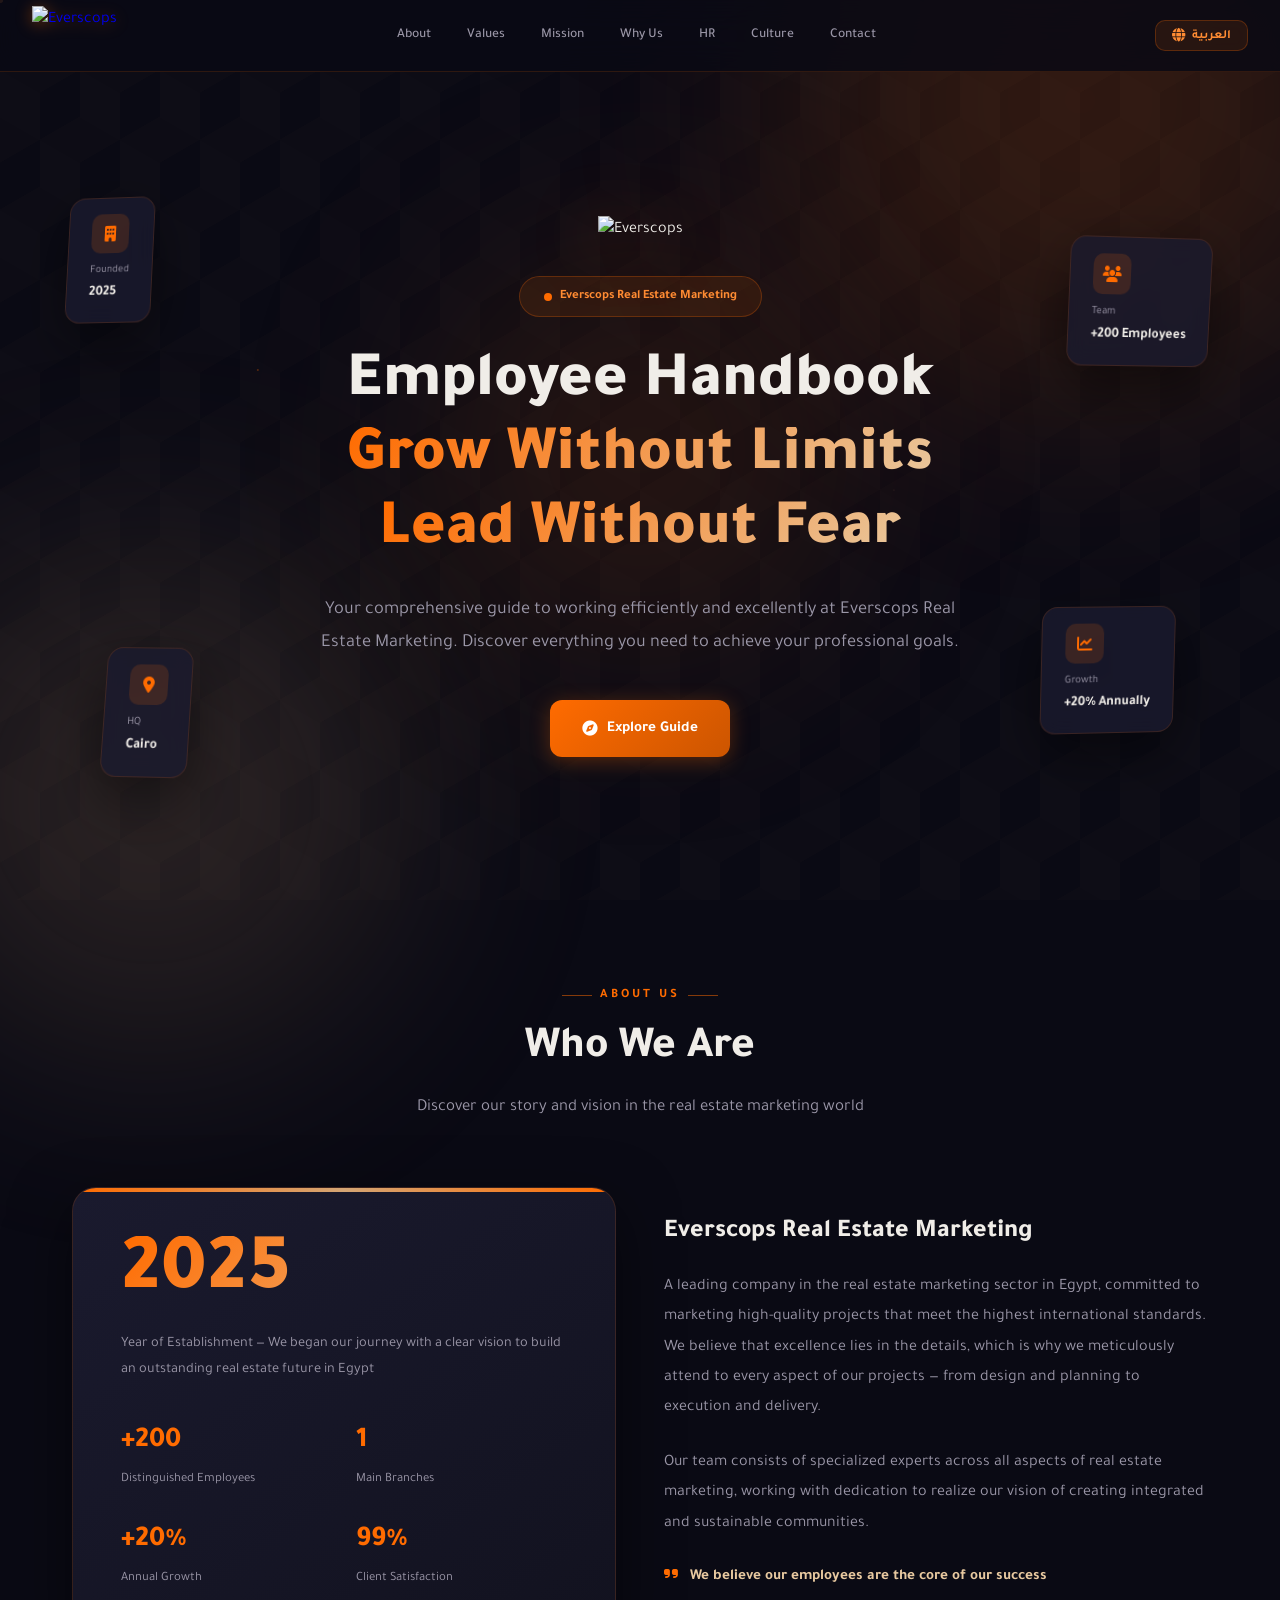
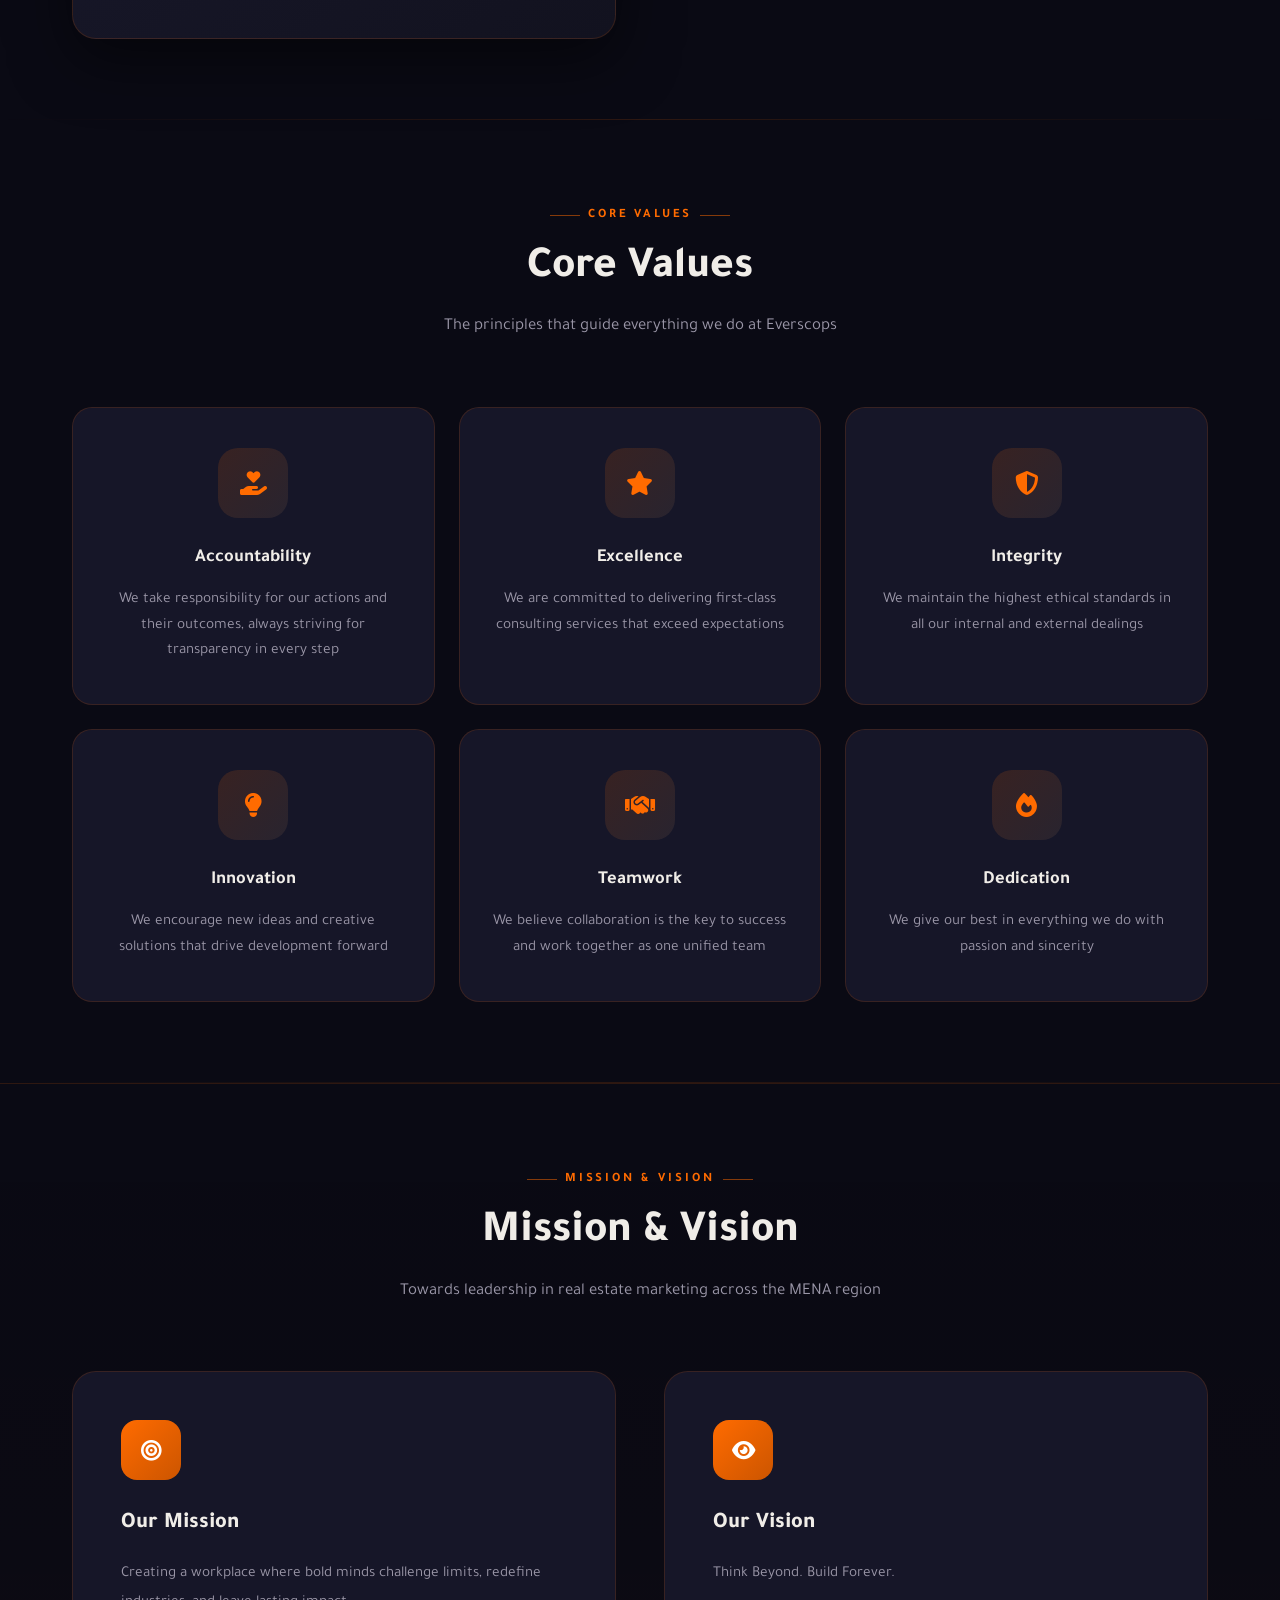
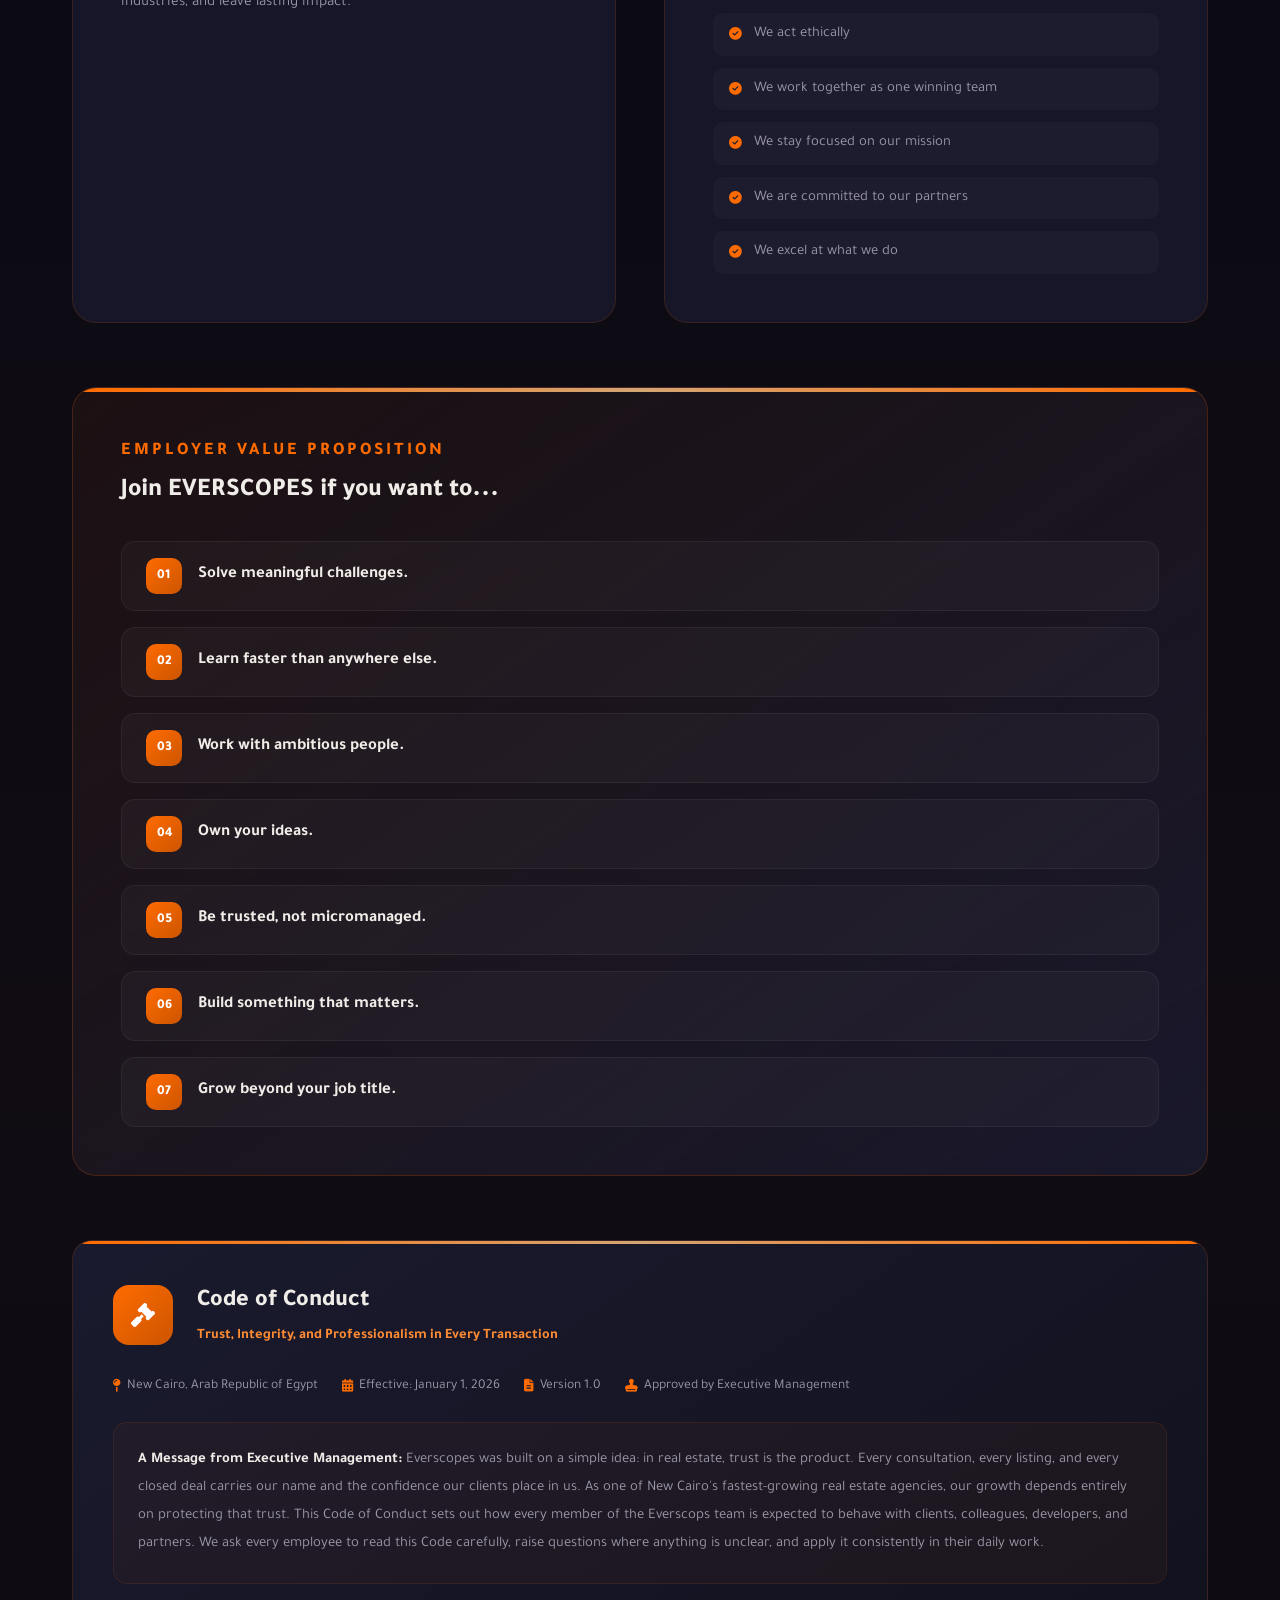
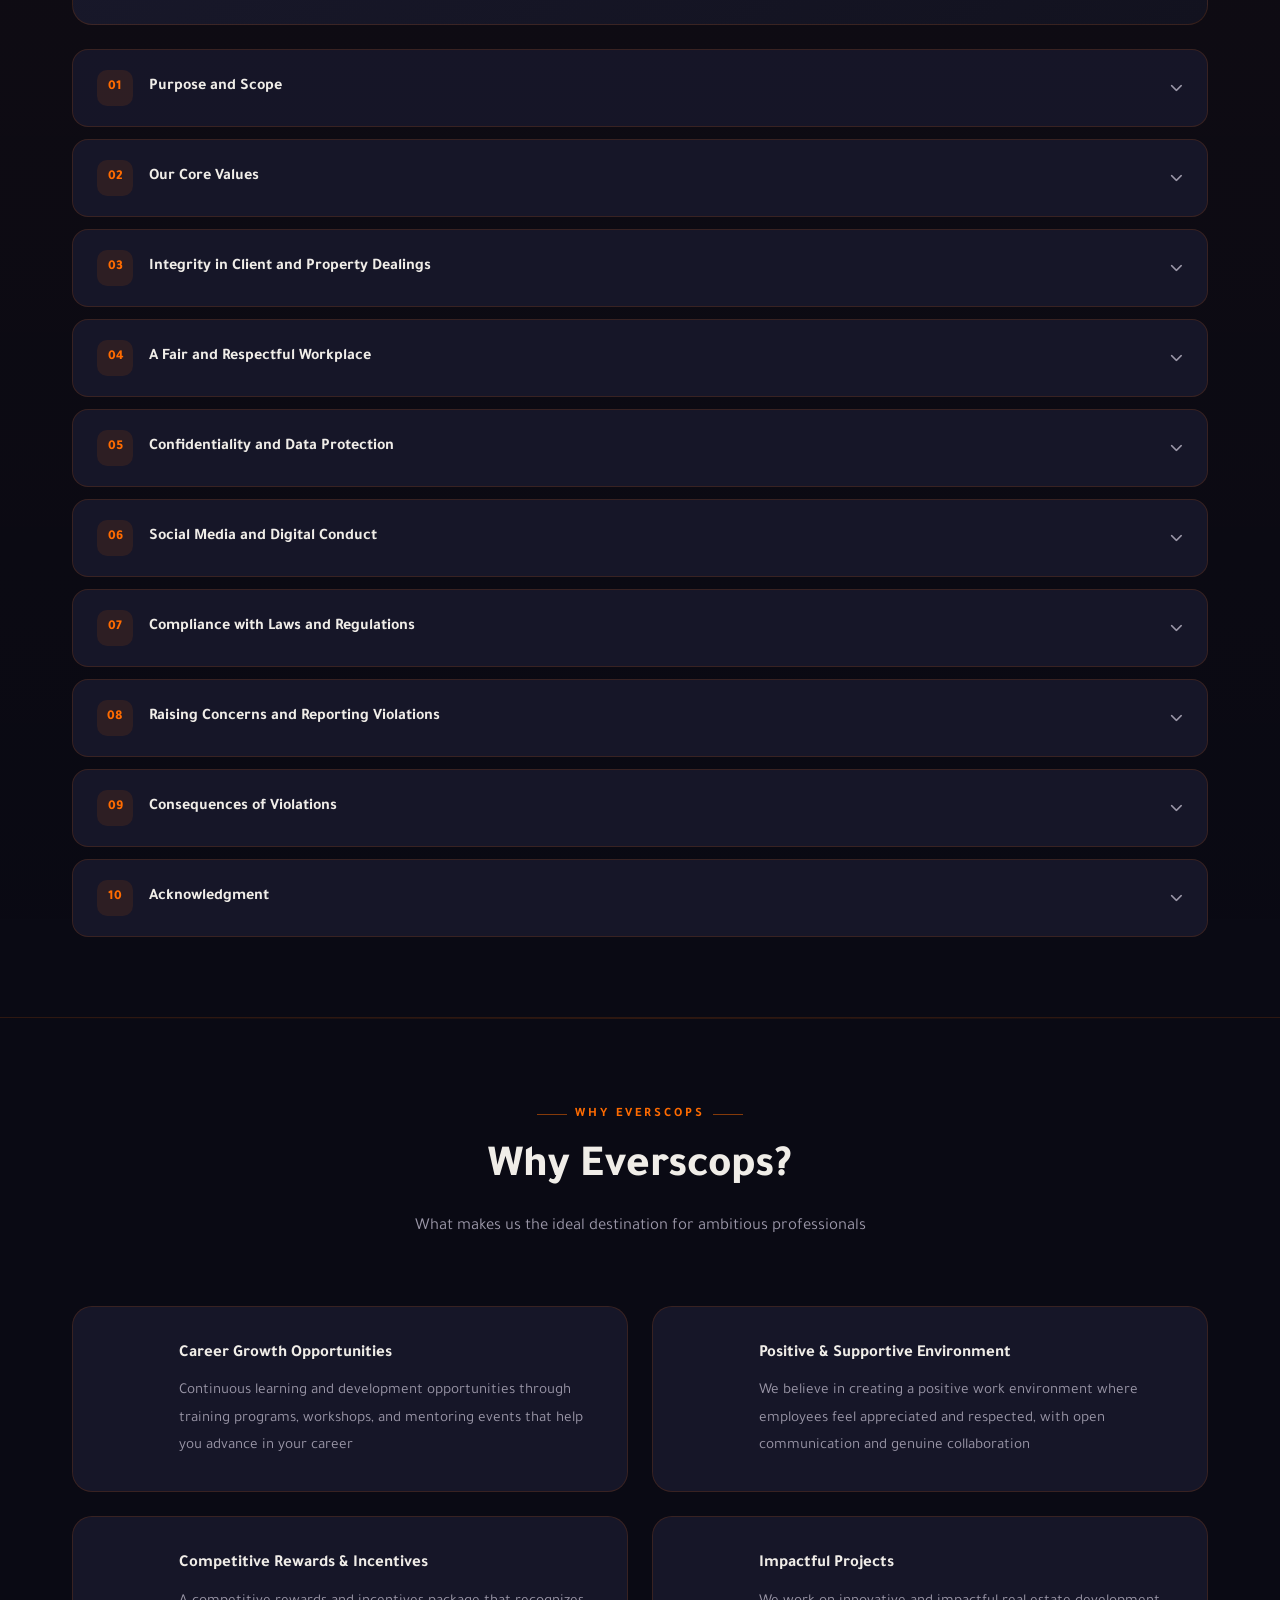
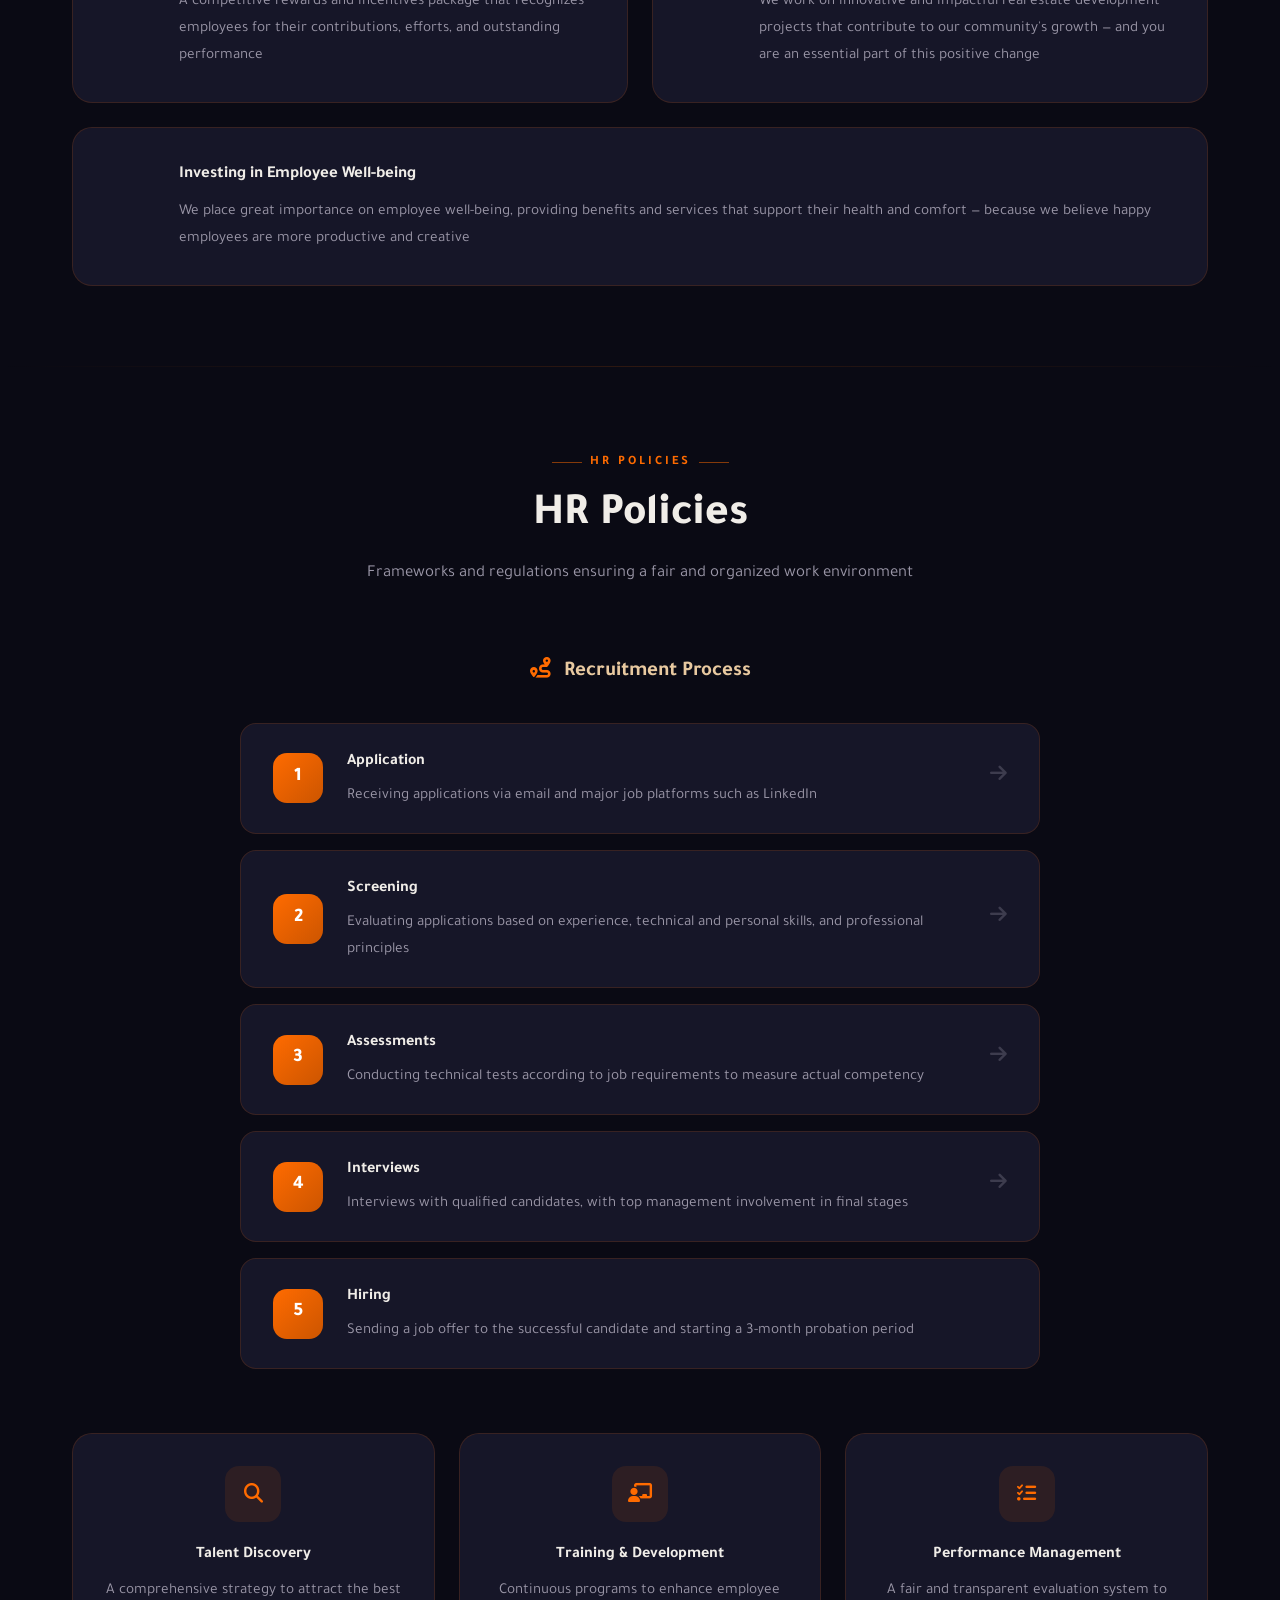
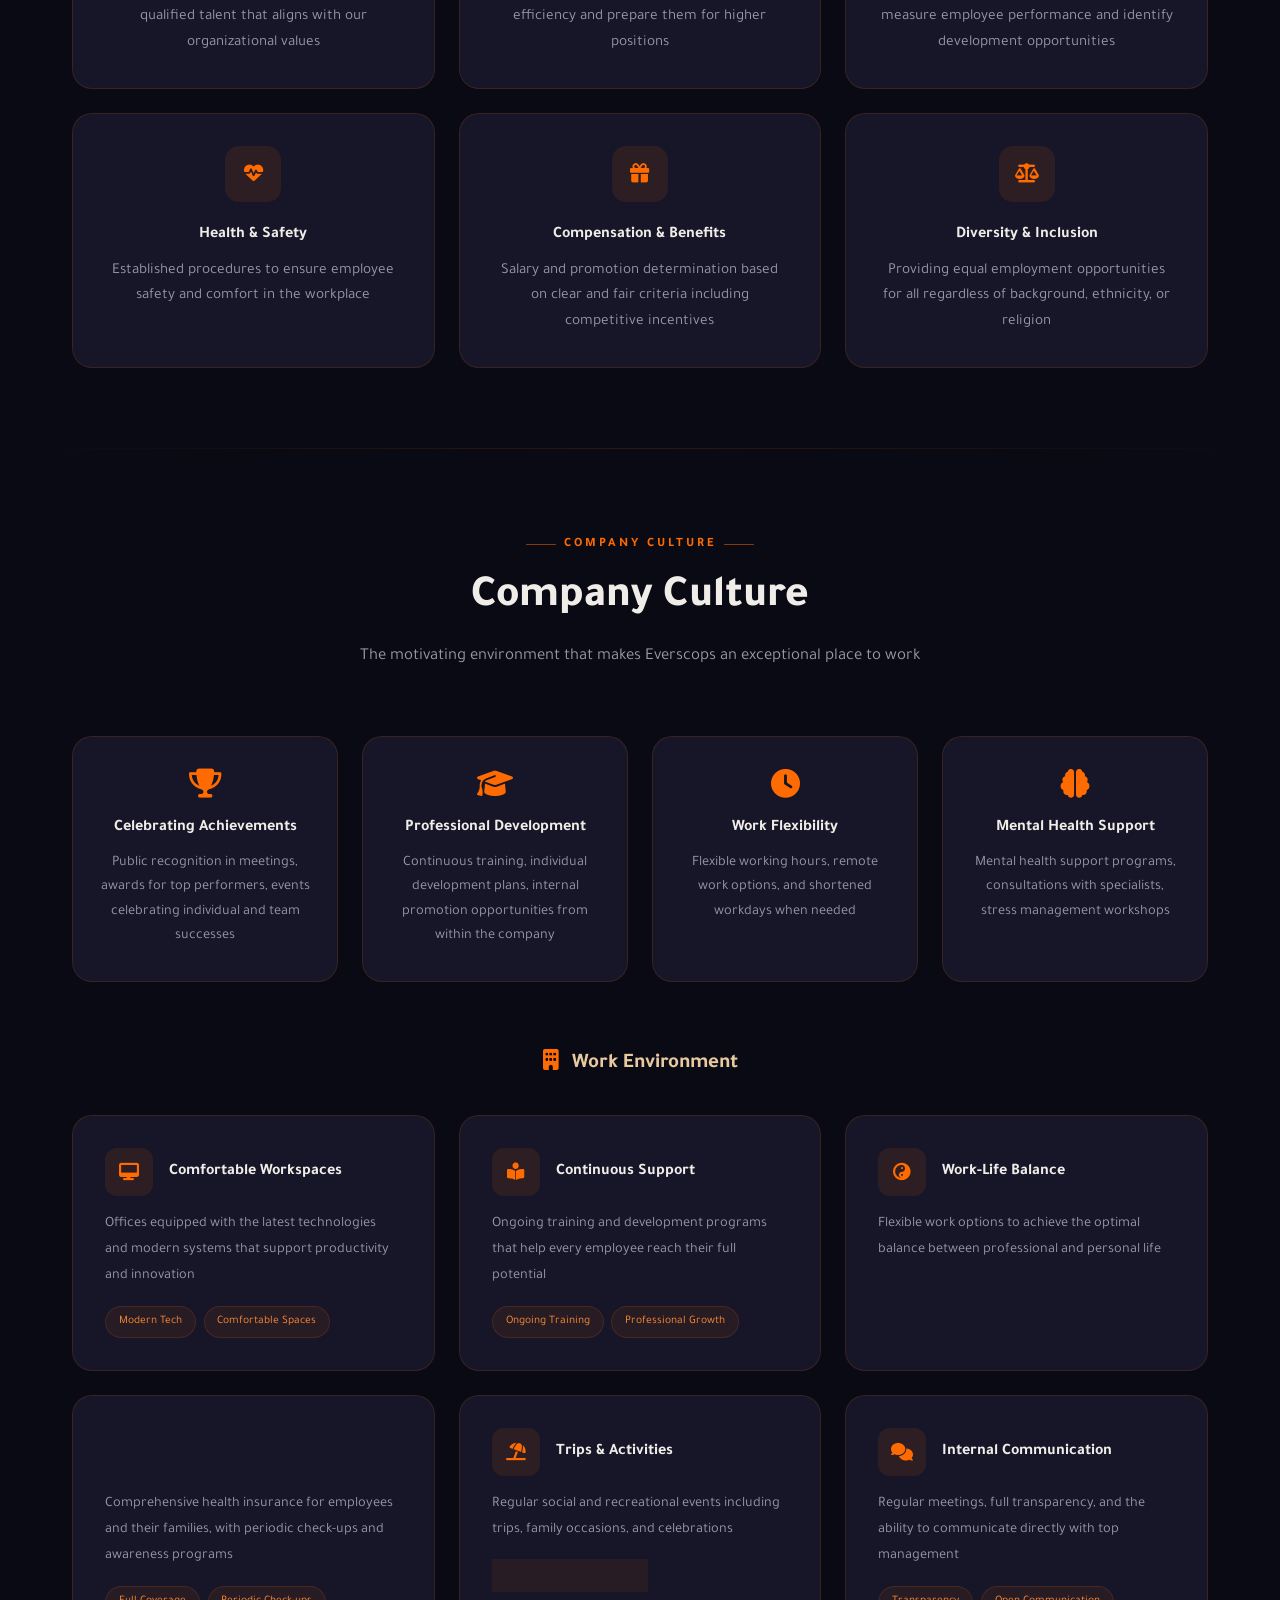
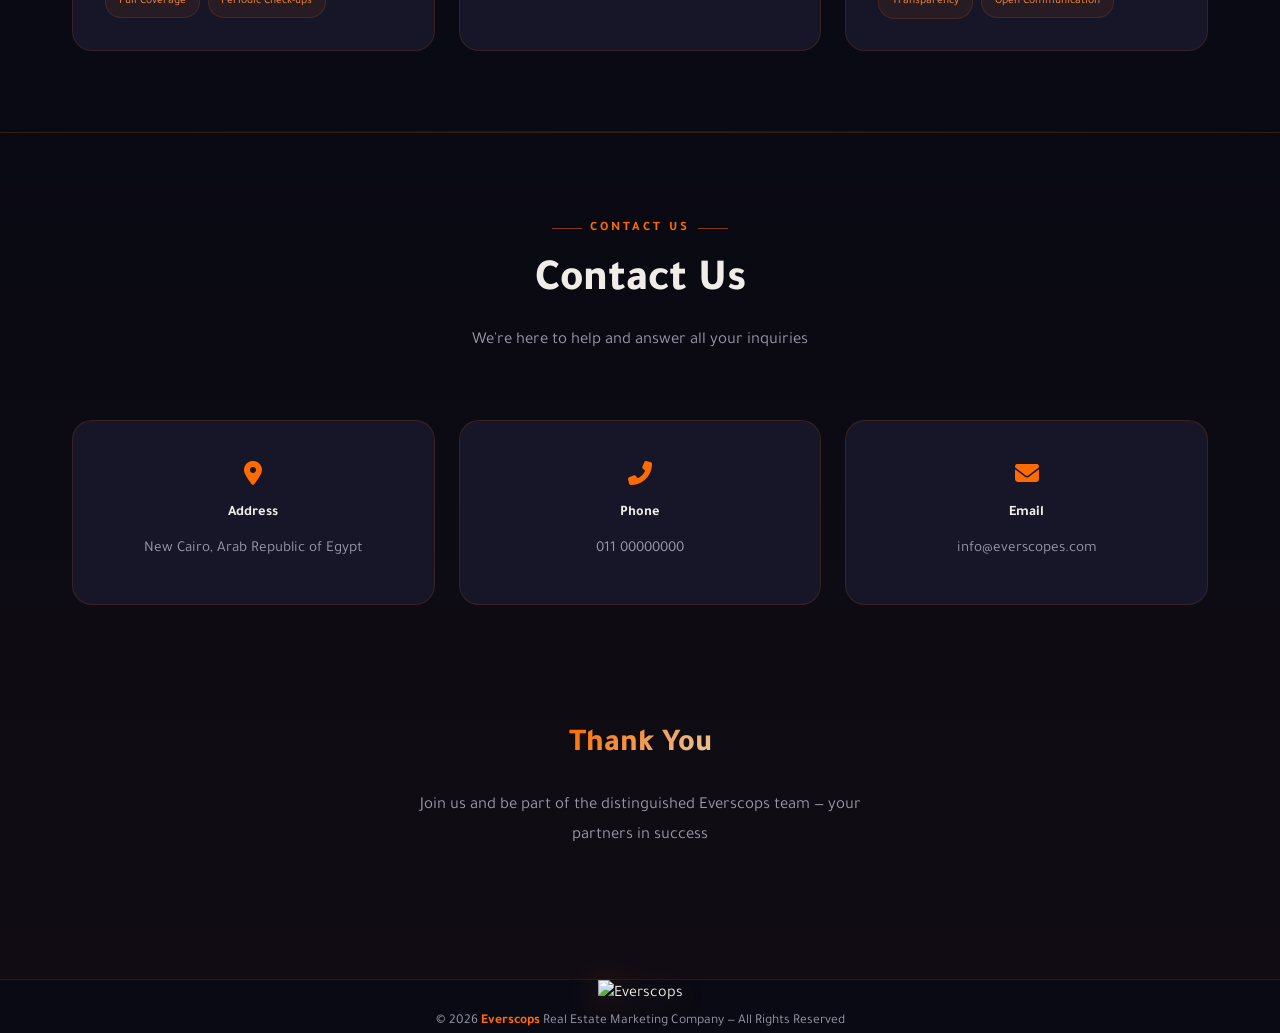
==== commit 768fa22e: "Update About.html" ====
--- a/About/About.html
+++ b/About/About.html
@@ -4,6 +4,8 @@
     <meta charset="UTF-8">
     <meta name="viewport" content="width=device-width, initial-scale=1.0">
     <title>Everscops — Employee Handbook</title>
+    <link rel="icon" type="image/x-icon" href="https://z-cdn-media.chatglm.cn/files/e8b29a55-7616-4655-b8b1-98bb65e1391b.png?auth_key=1882717688-263d2fe5270a4b43b865732bde6ffa7b-0-c100c6a672309a8068e148e91fac5acf">
+
     <link href="https://fonts.googleapis.com/css2?family=Cairo:wght@300;400;500;600;700;800;900&family=Tajawal:wght@300;400;500;700;800&display=swap" rel="stylesheet">
     <link rel="stylesheet" href="https://cdnjs.cloudflare.com/ajax/libs/font-awesome/6.5.0/css/all.min.css">
     <style>
@@ -1788,4 +1790,4 @@
         }
     </script>
 </body>
-</html>+</html>
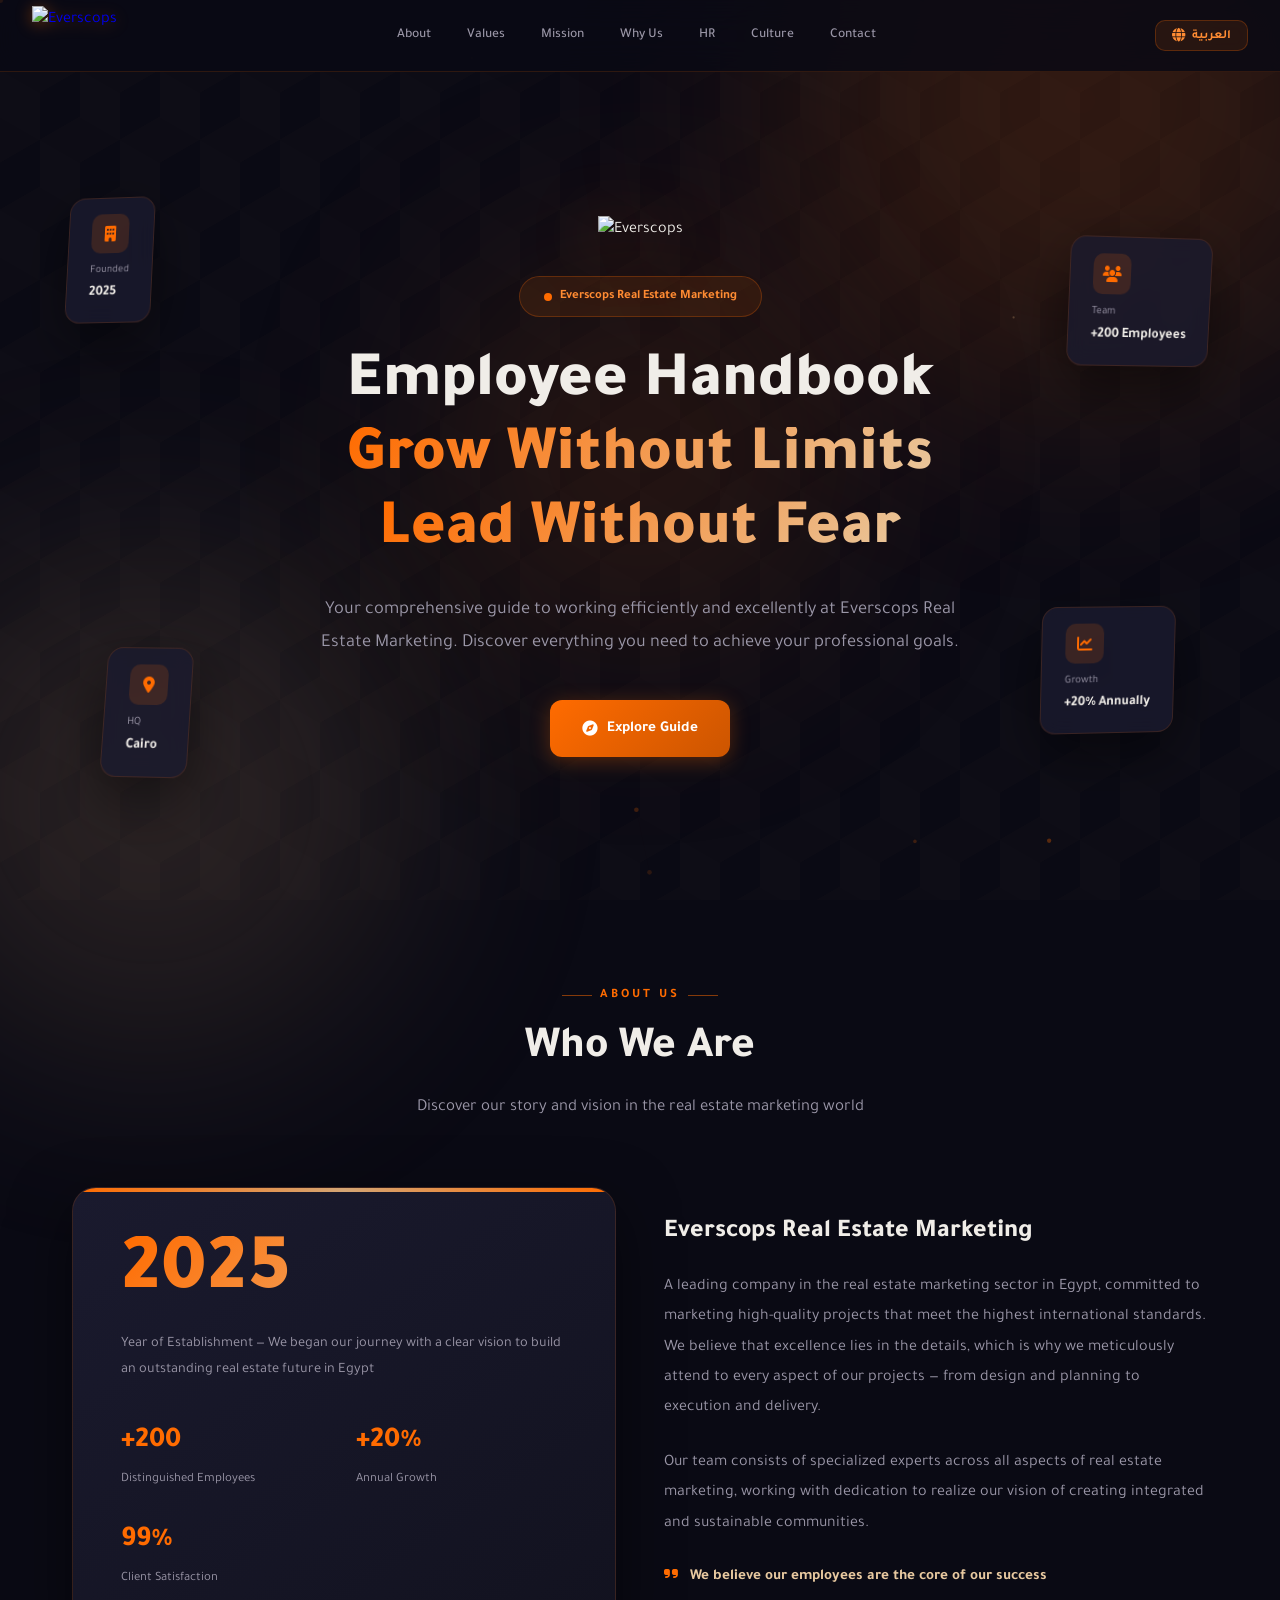
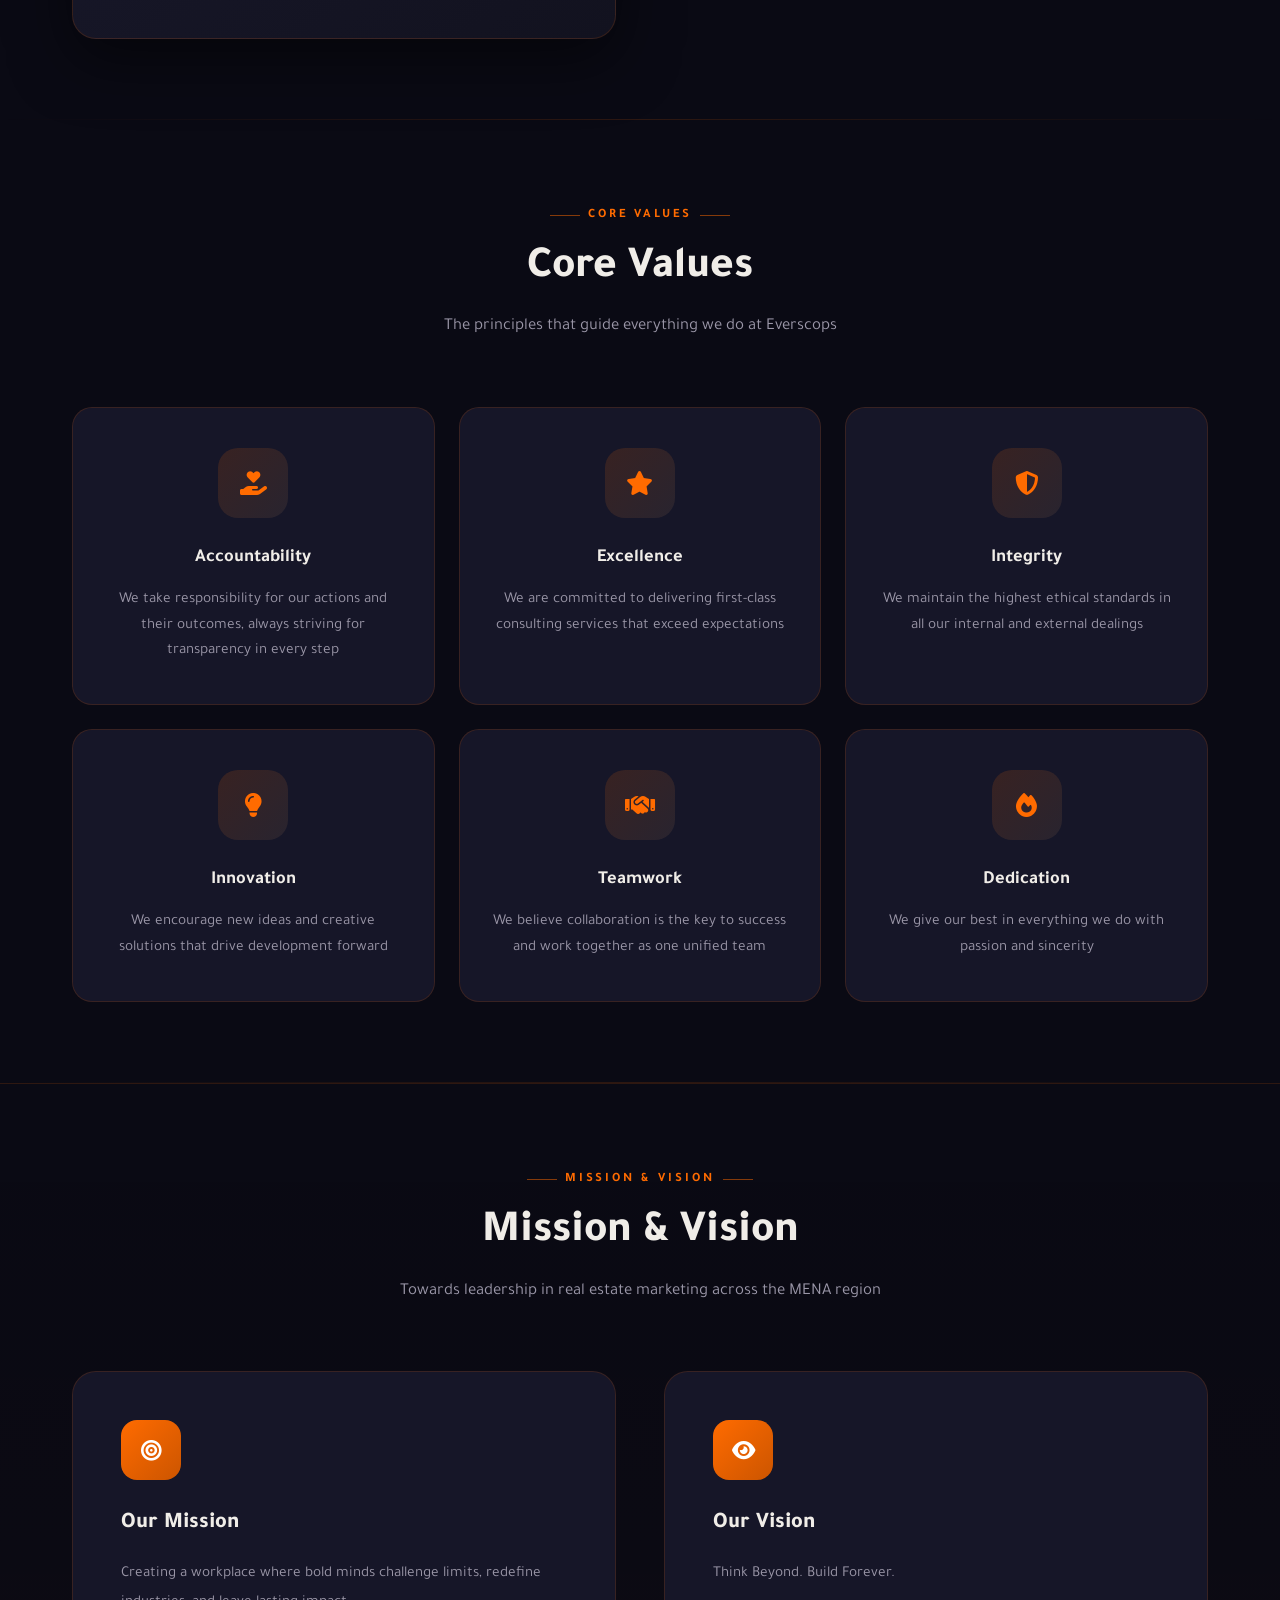
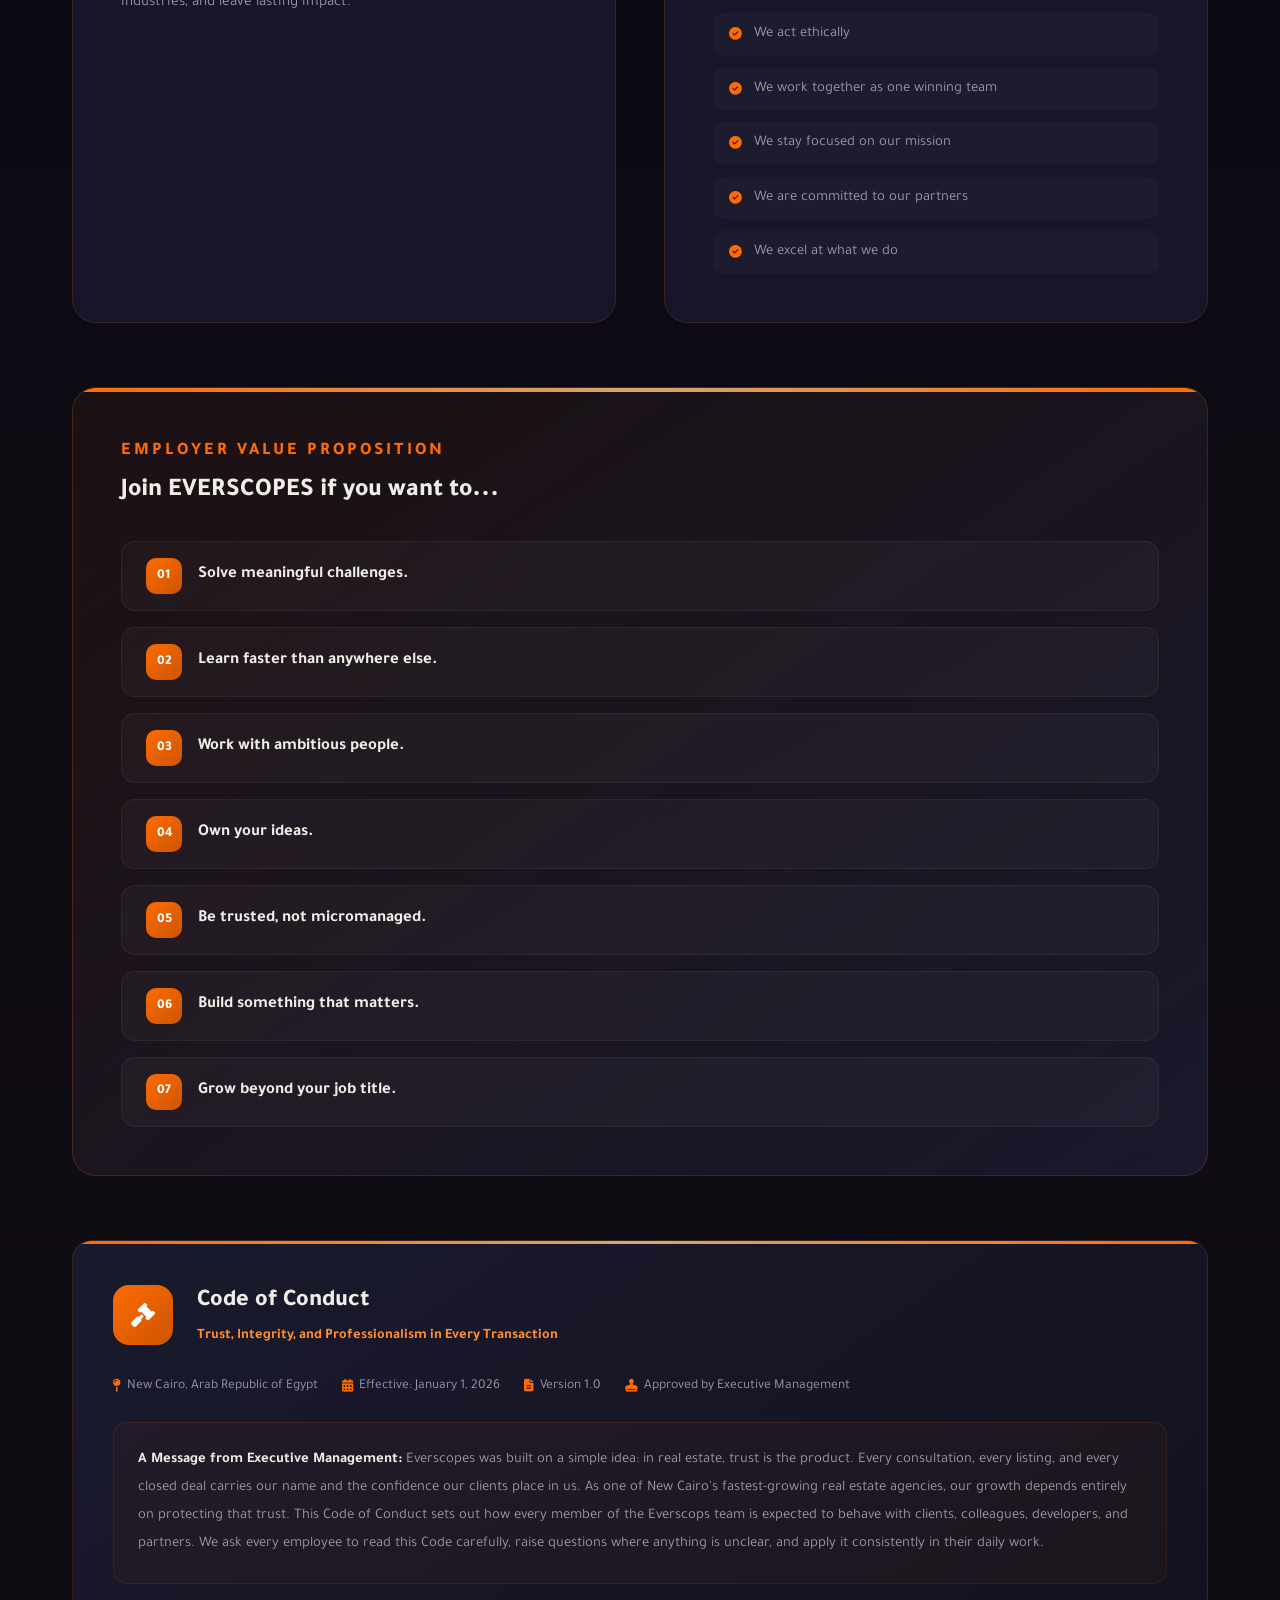
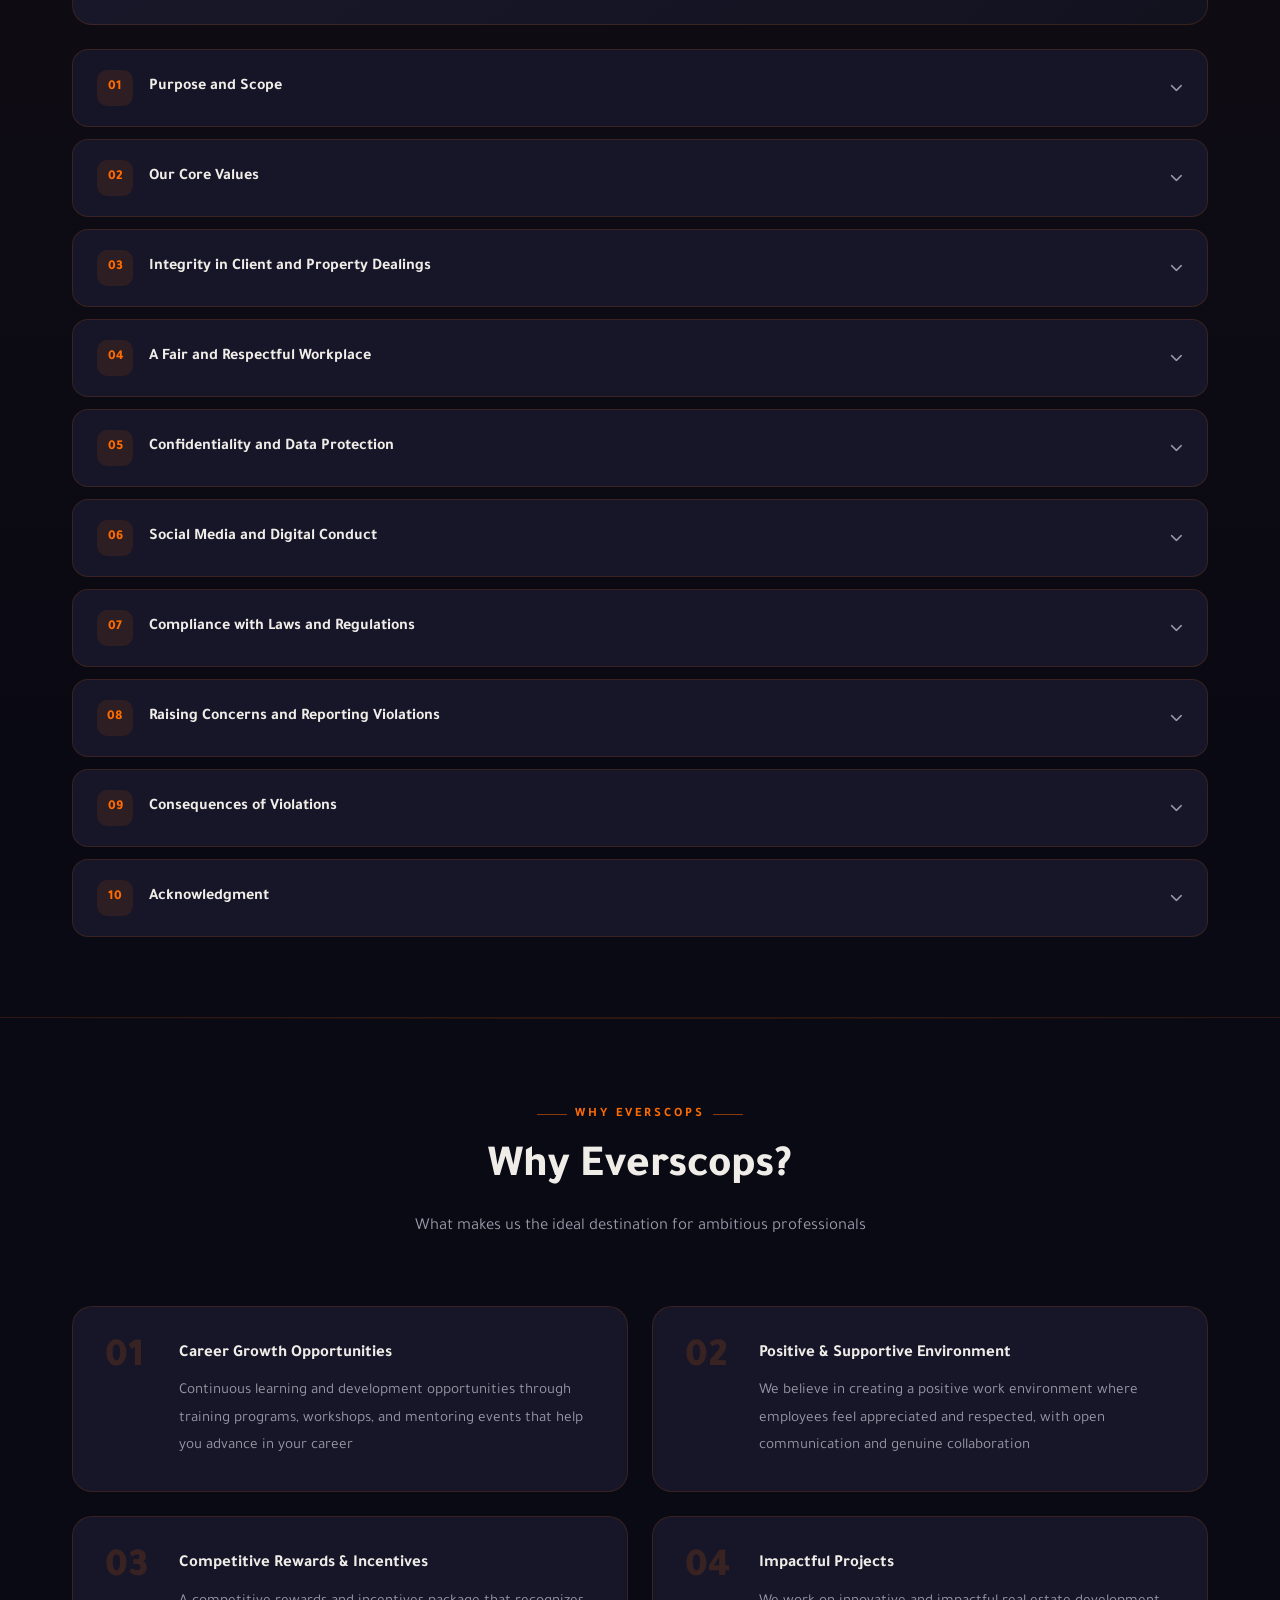
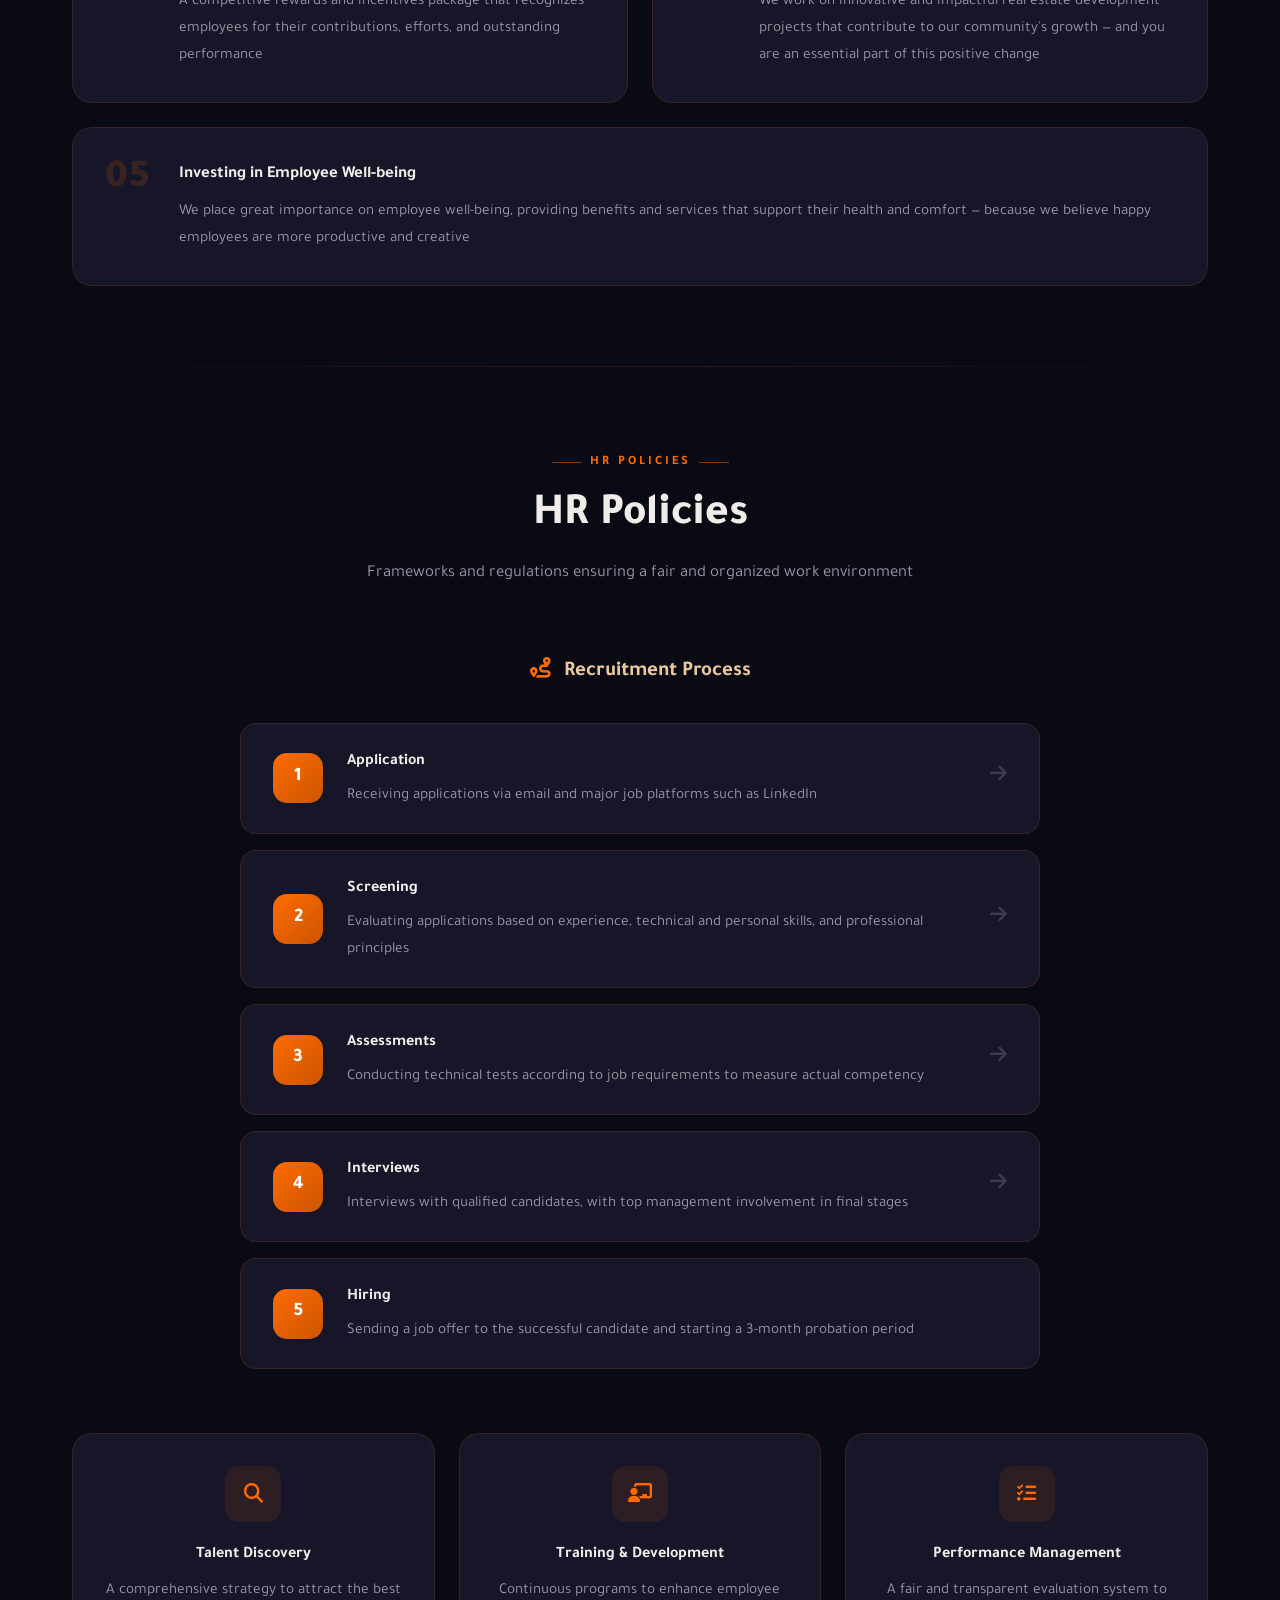
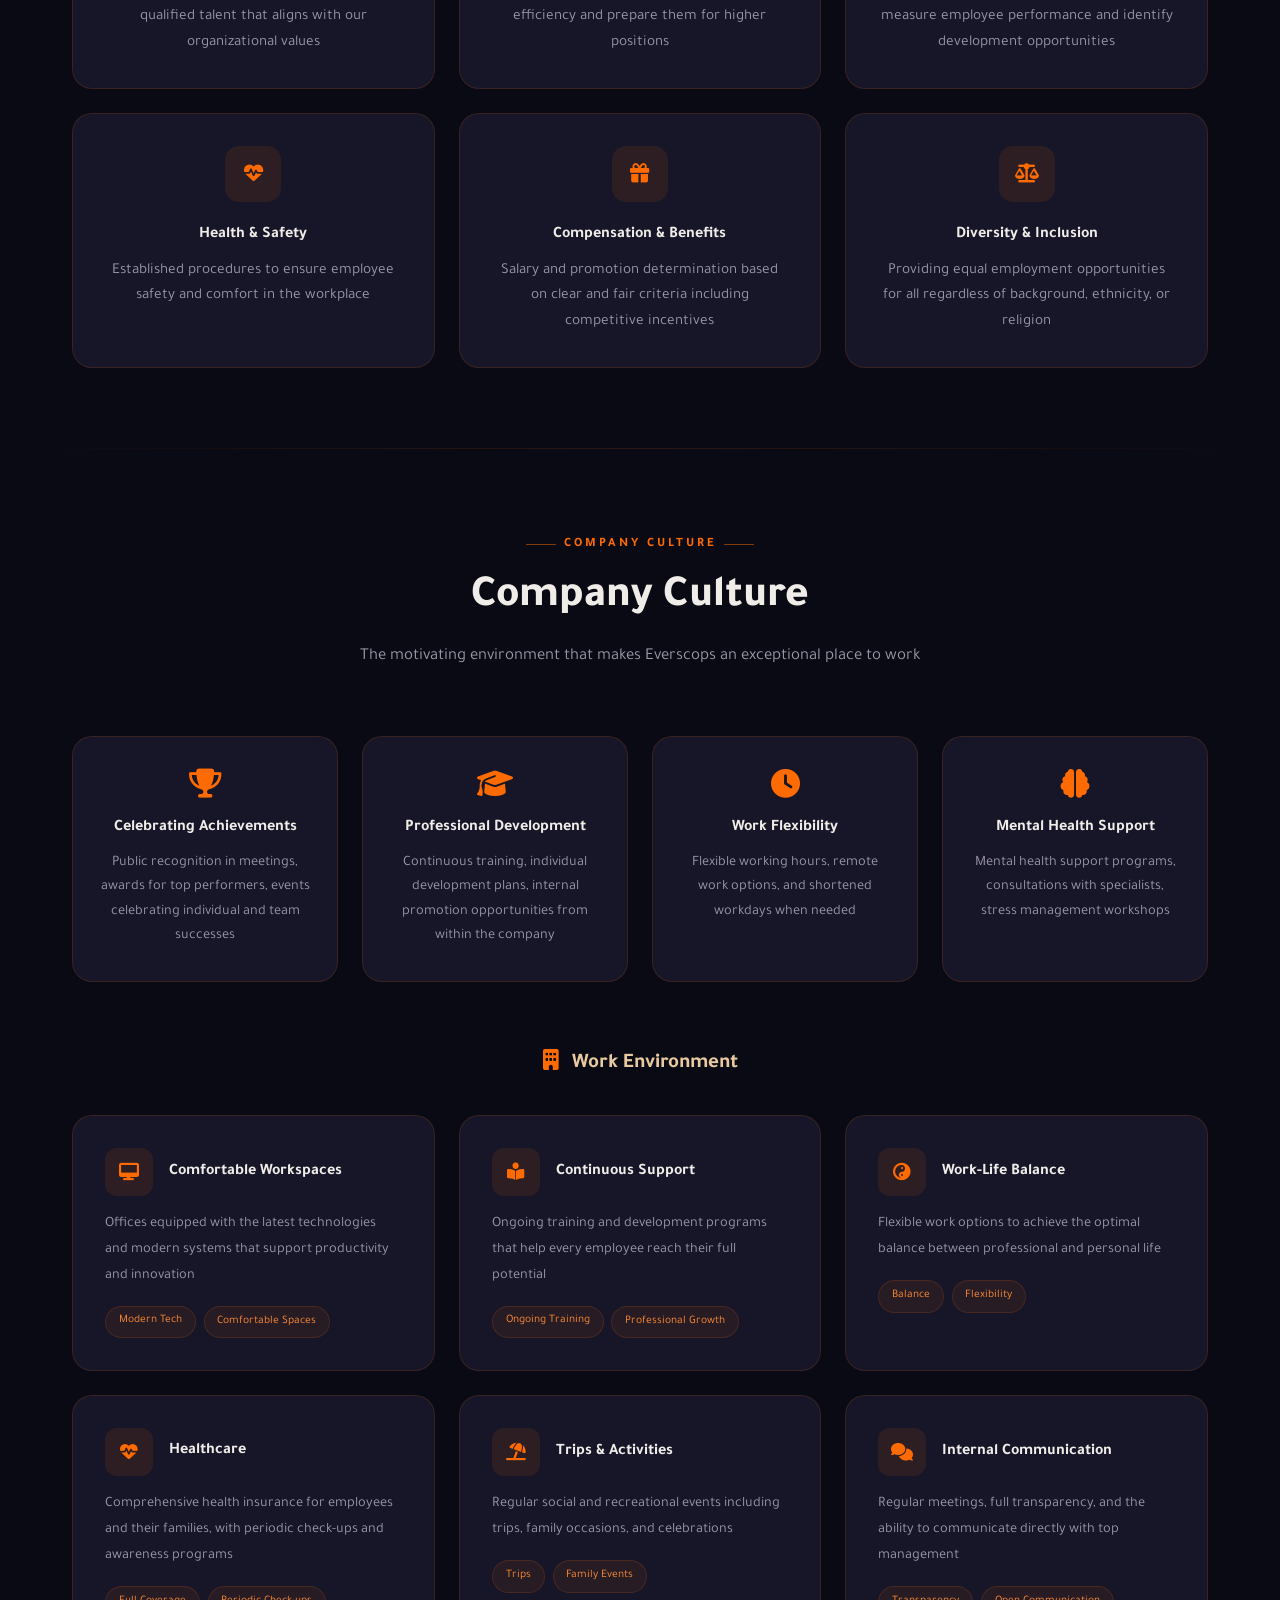
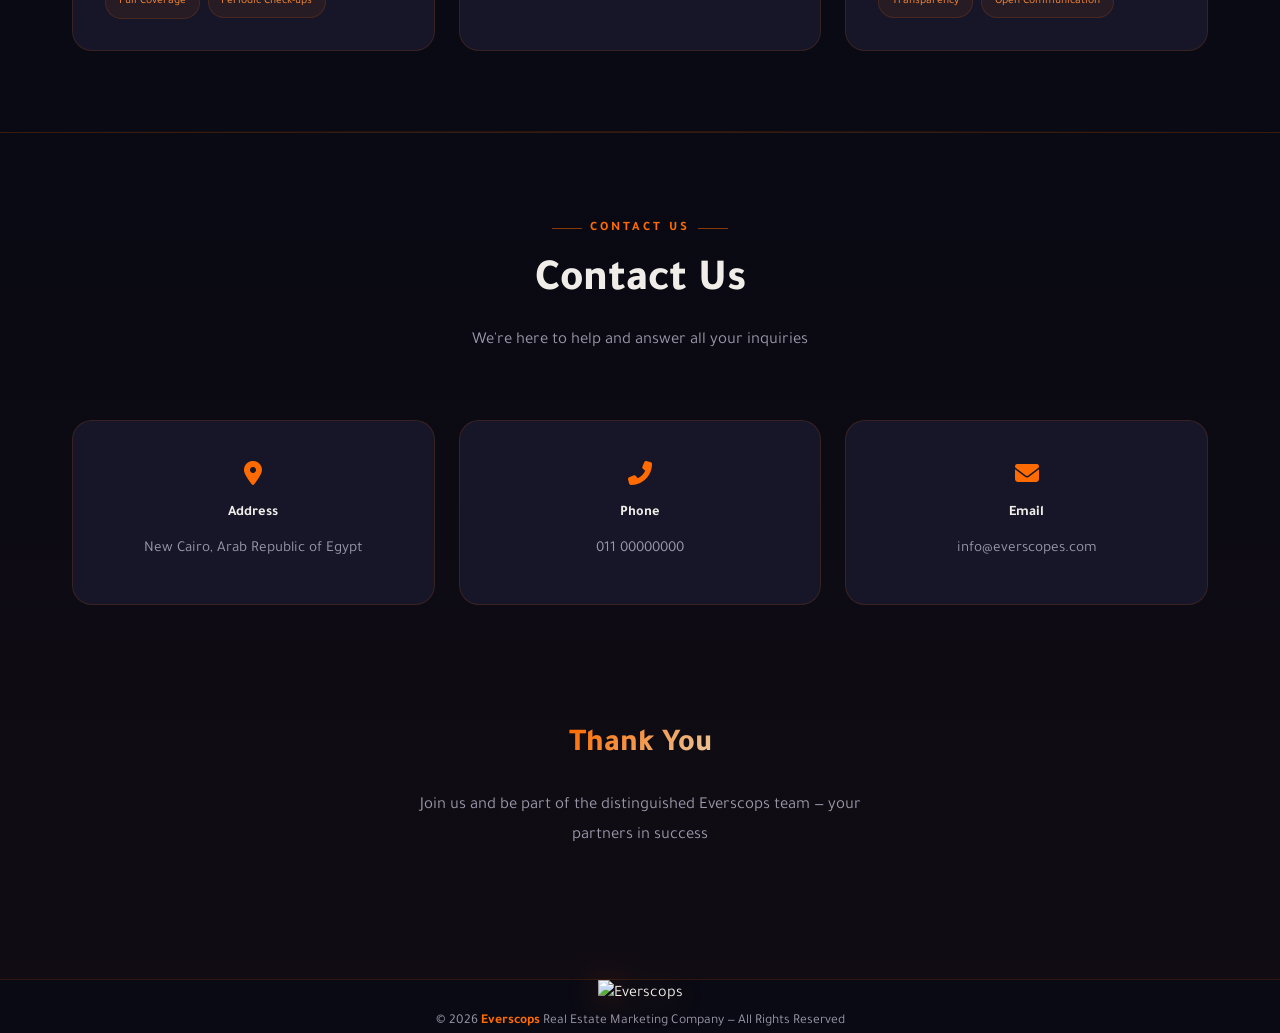
==== commit 049a1872: "Update About.html" ====
--- a/About/About.html
+++ b/About/About.html
@@ -917,10 +917,10 @@
                                 <div class="stat-num">+200</div>
                                 <div class="stat-label tr" data-en="Distinguished Employees" data-ar="موظف متميز"></div>
                             </div>
-                            <div class="stat-item">
+                            <!--<div class="stat-item">
                                 <div class="stat-num">1</div>
                                 <div class="stat-label tr" data-en="Main Branches" data-ar="فروع رئيسية"></div>
-                            </div>
+                            </div>  -->
                             <div class="stat-item">
                                 <div class="stat-num">+20%</div>
                                 <div class="stat-label tr" data-en="Annual Growth" data-ar="نمو سنوي"></div>
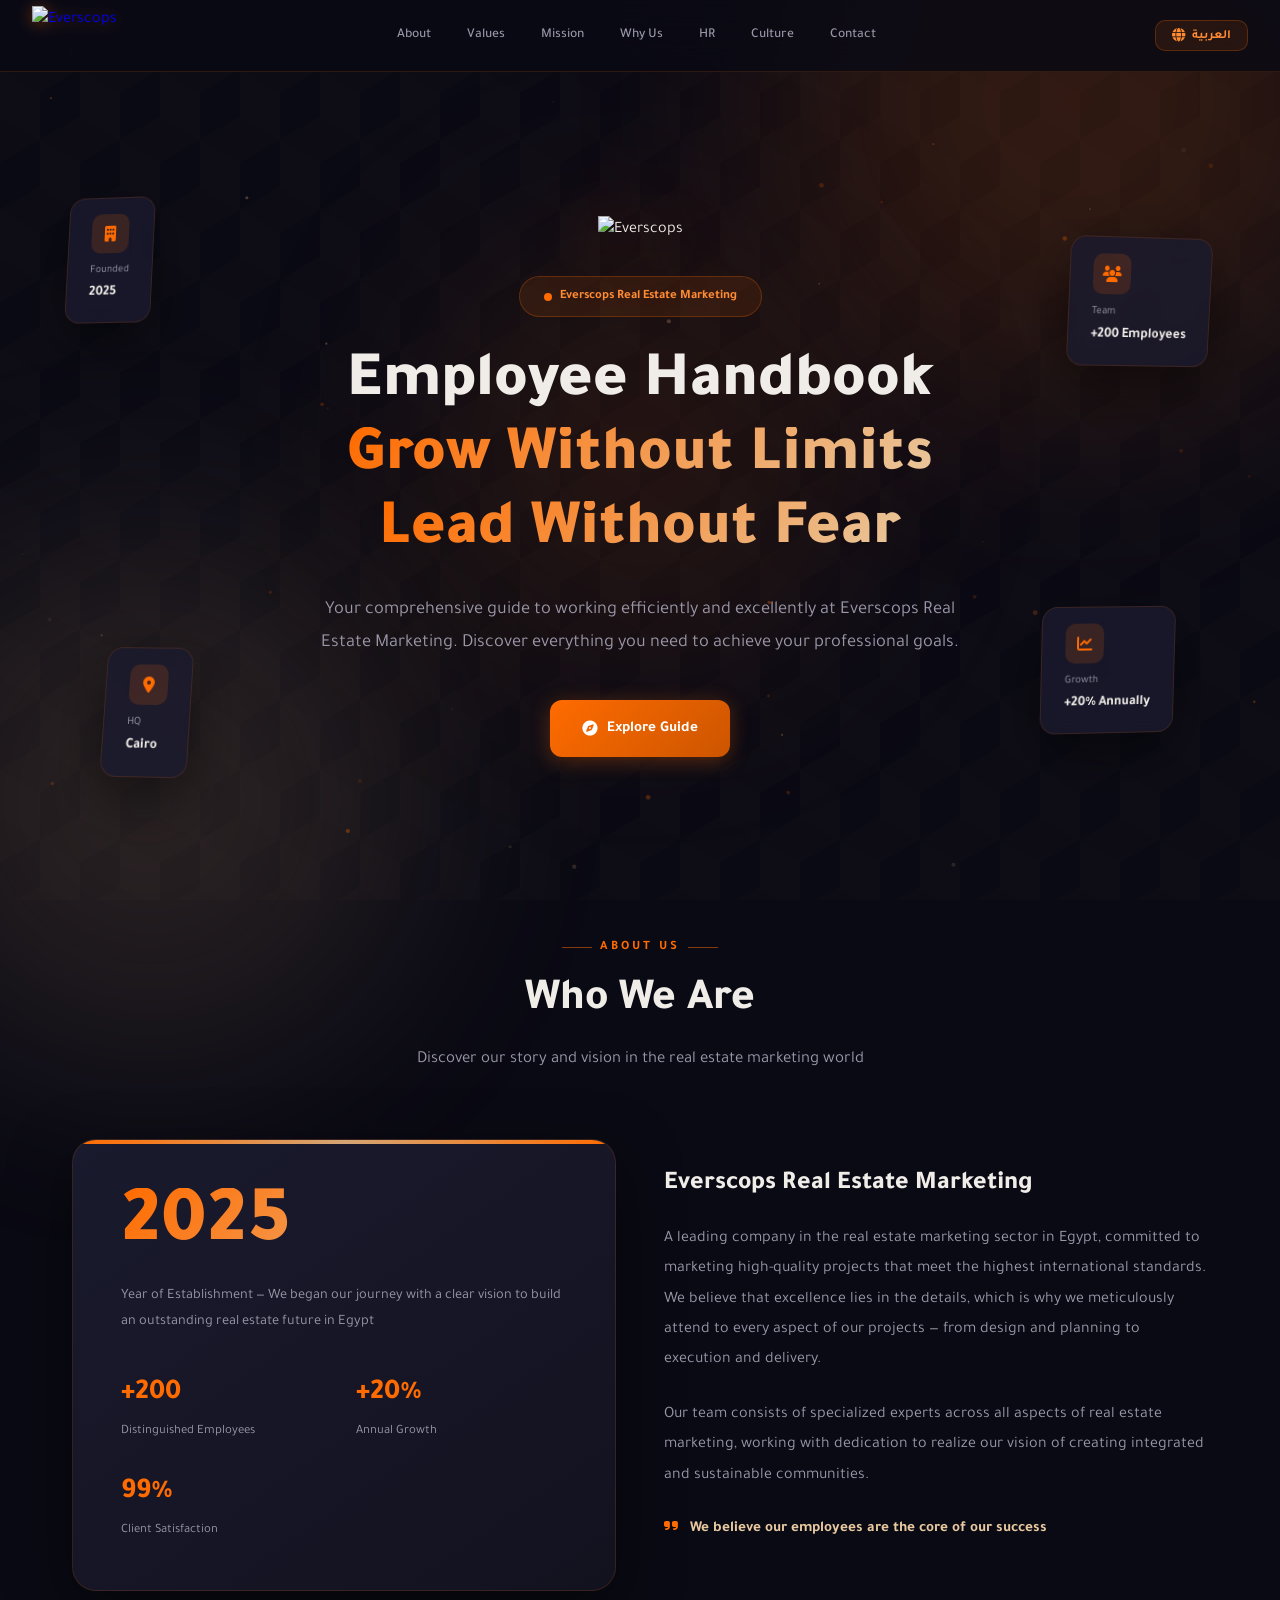
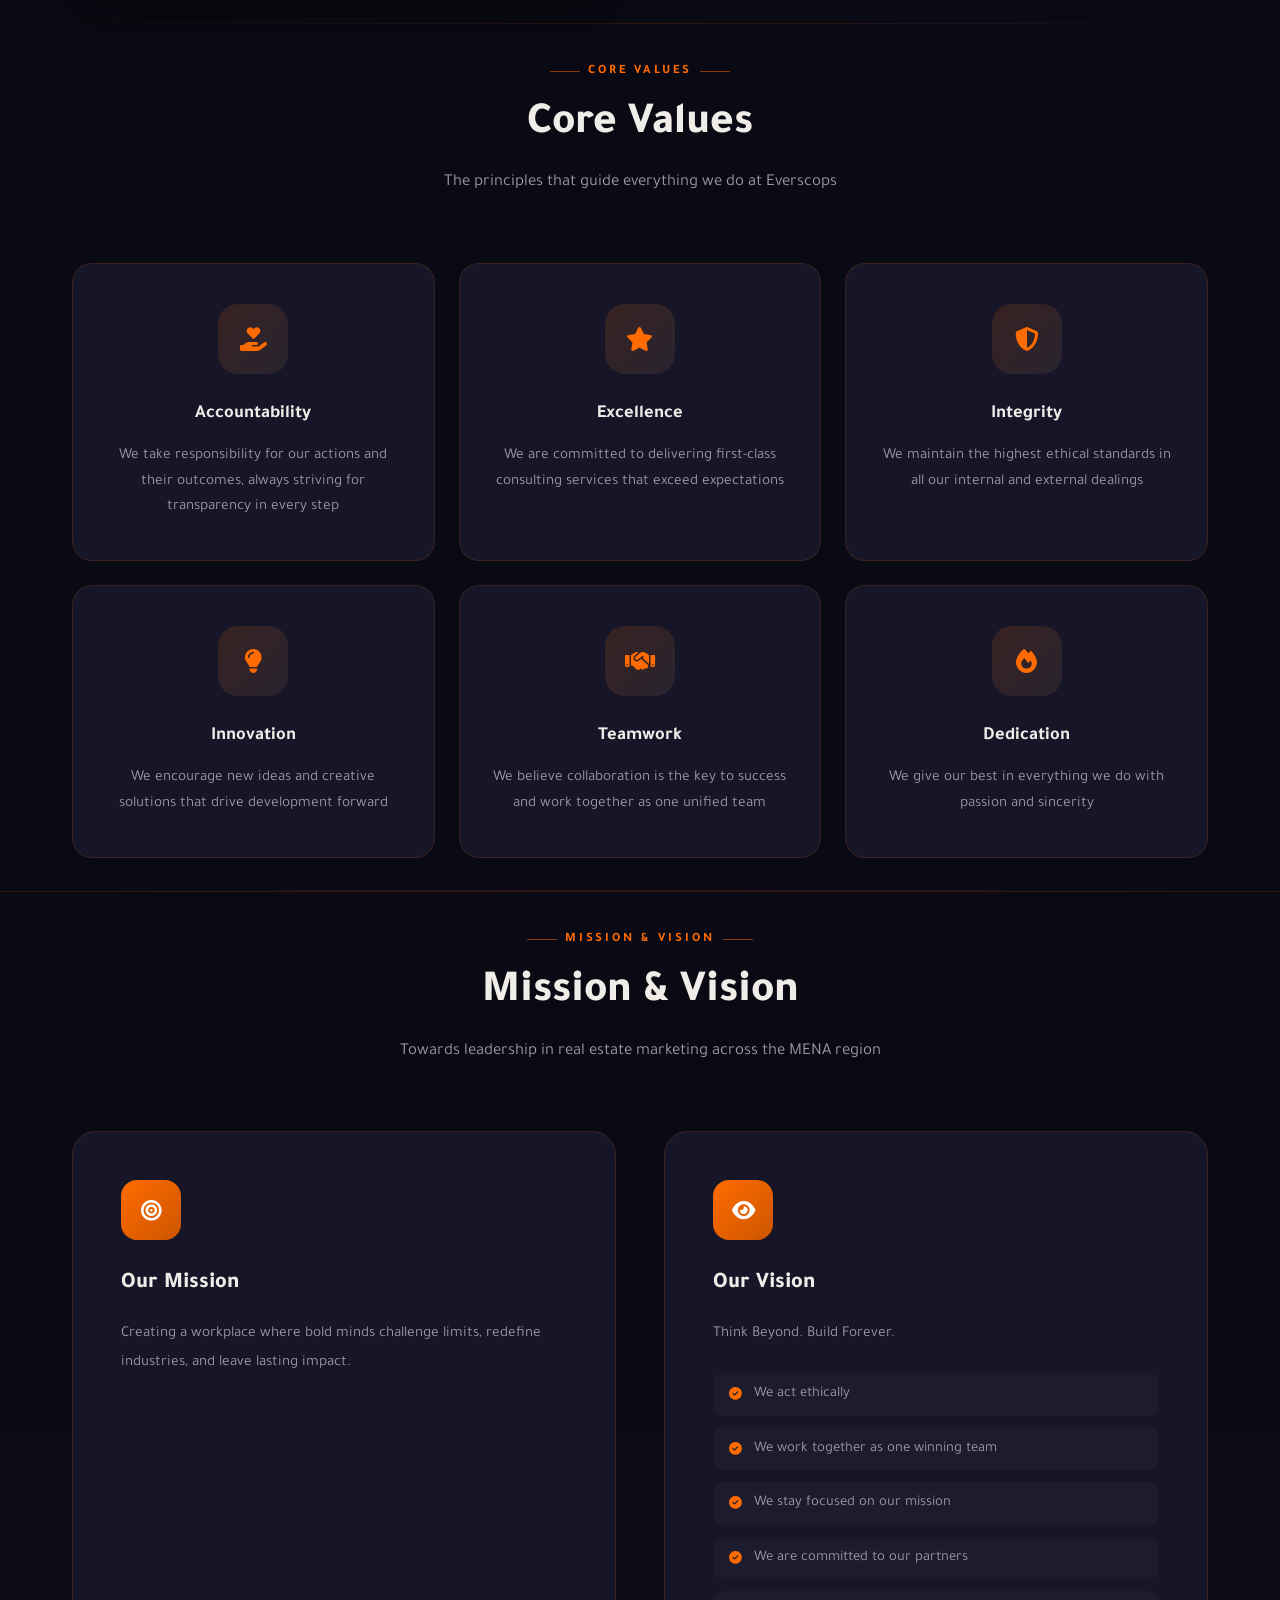
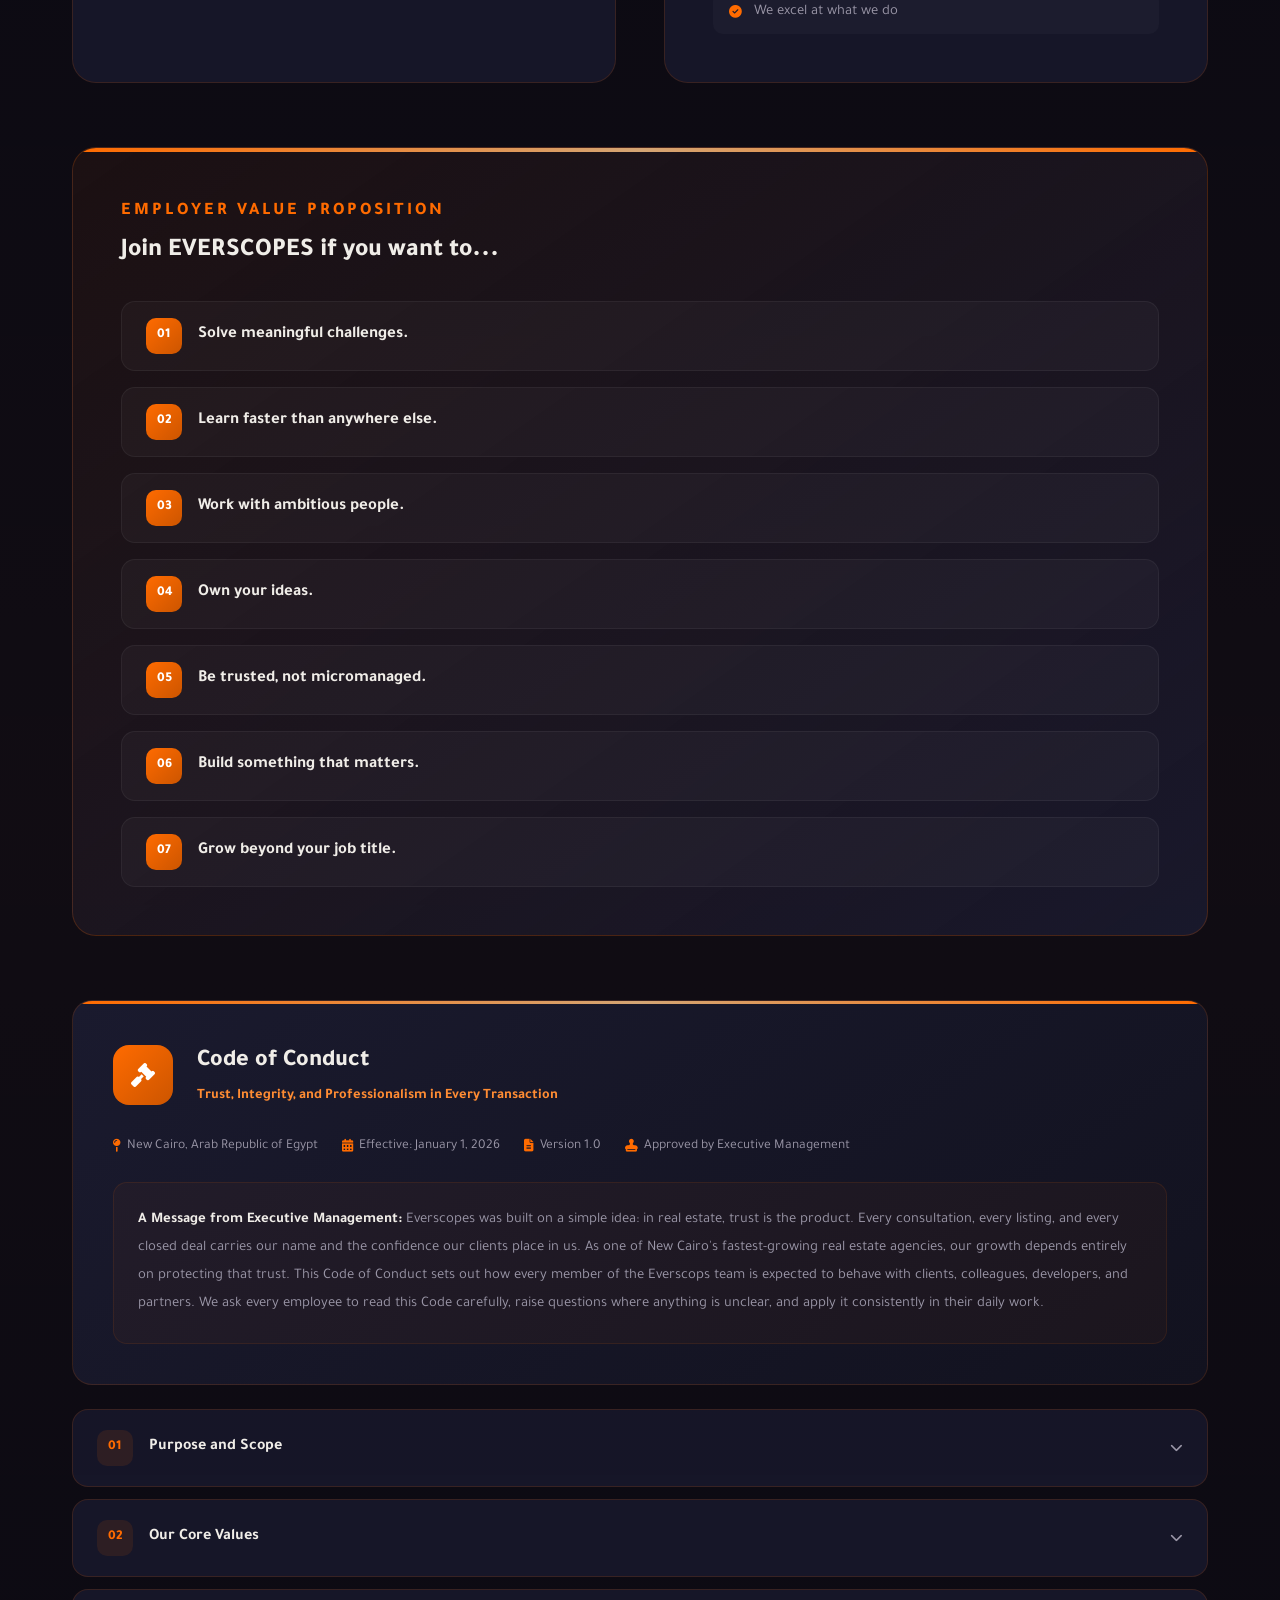
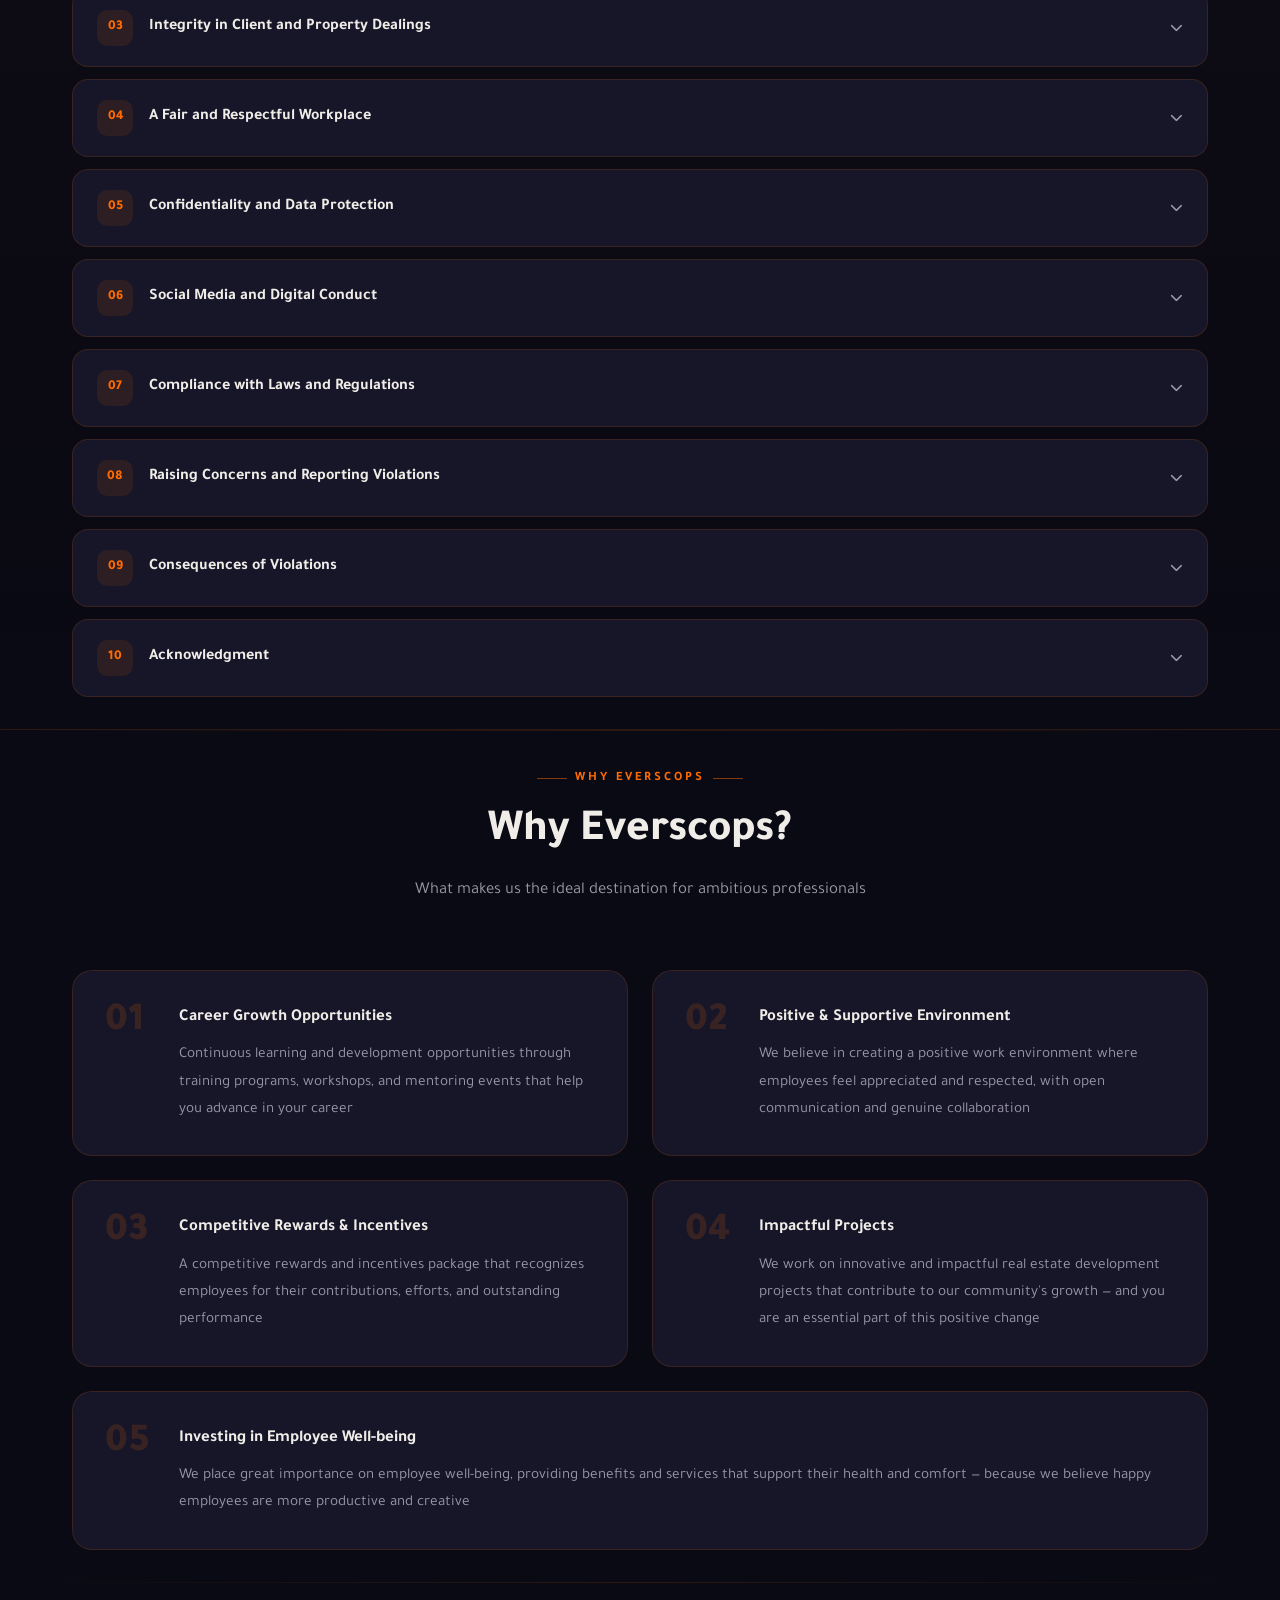
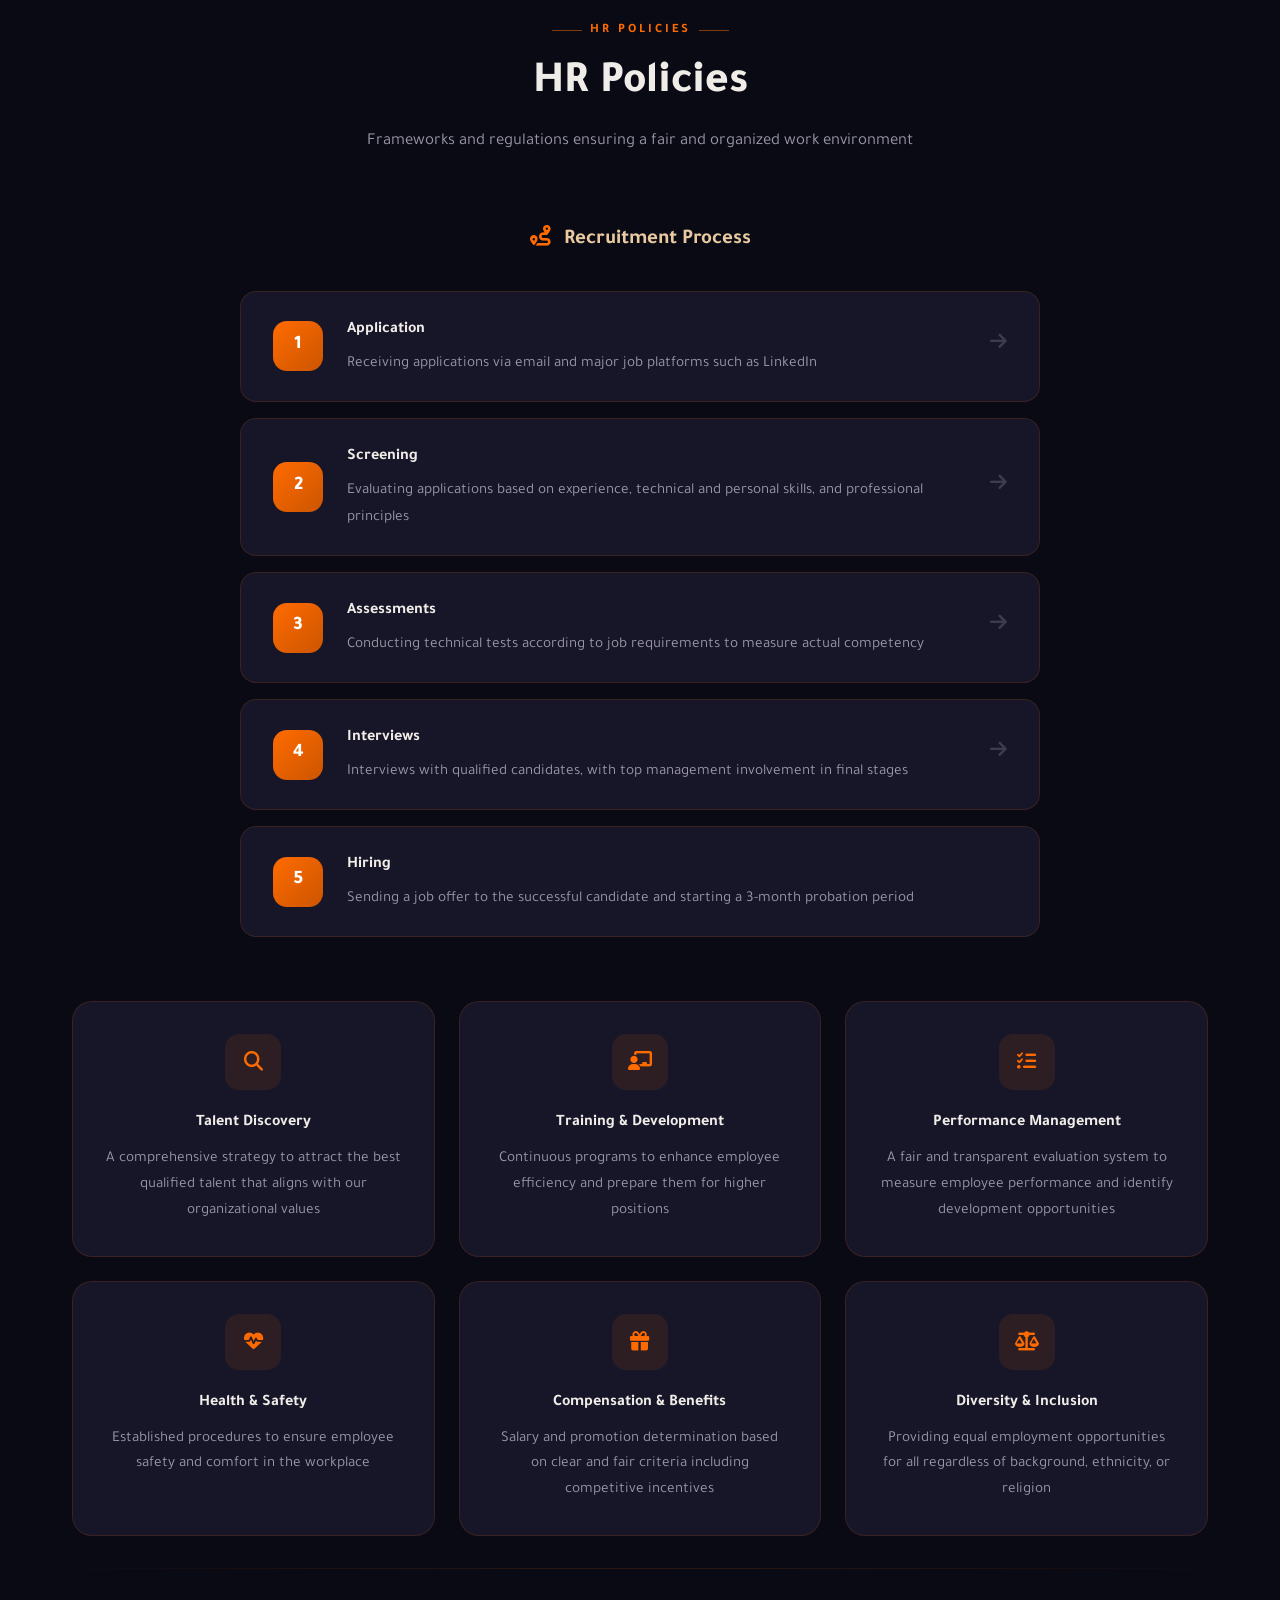
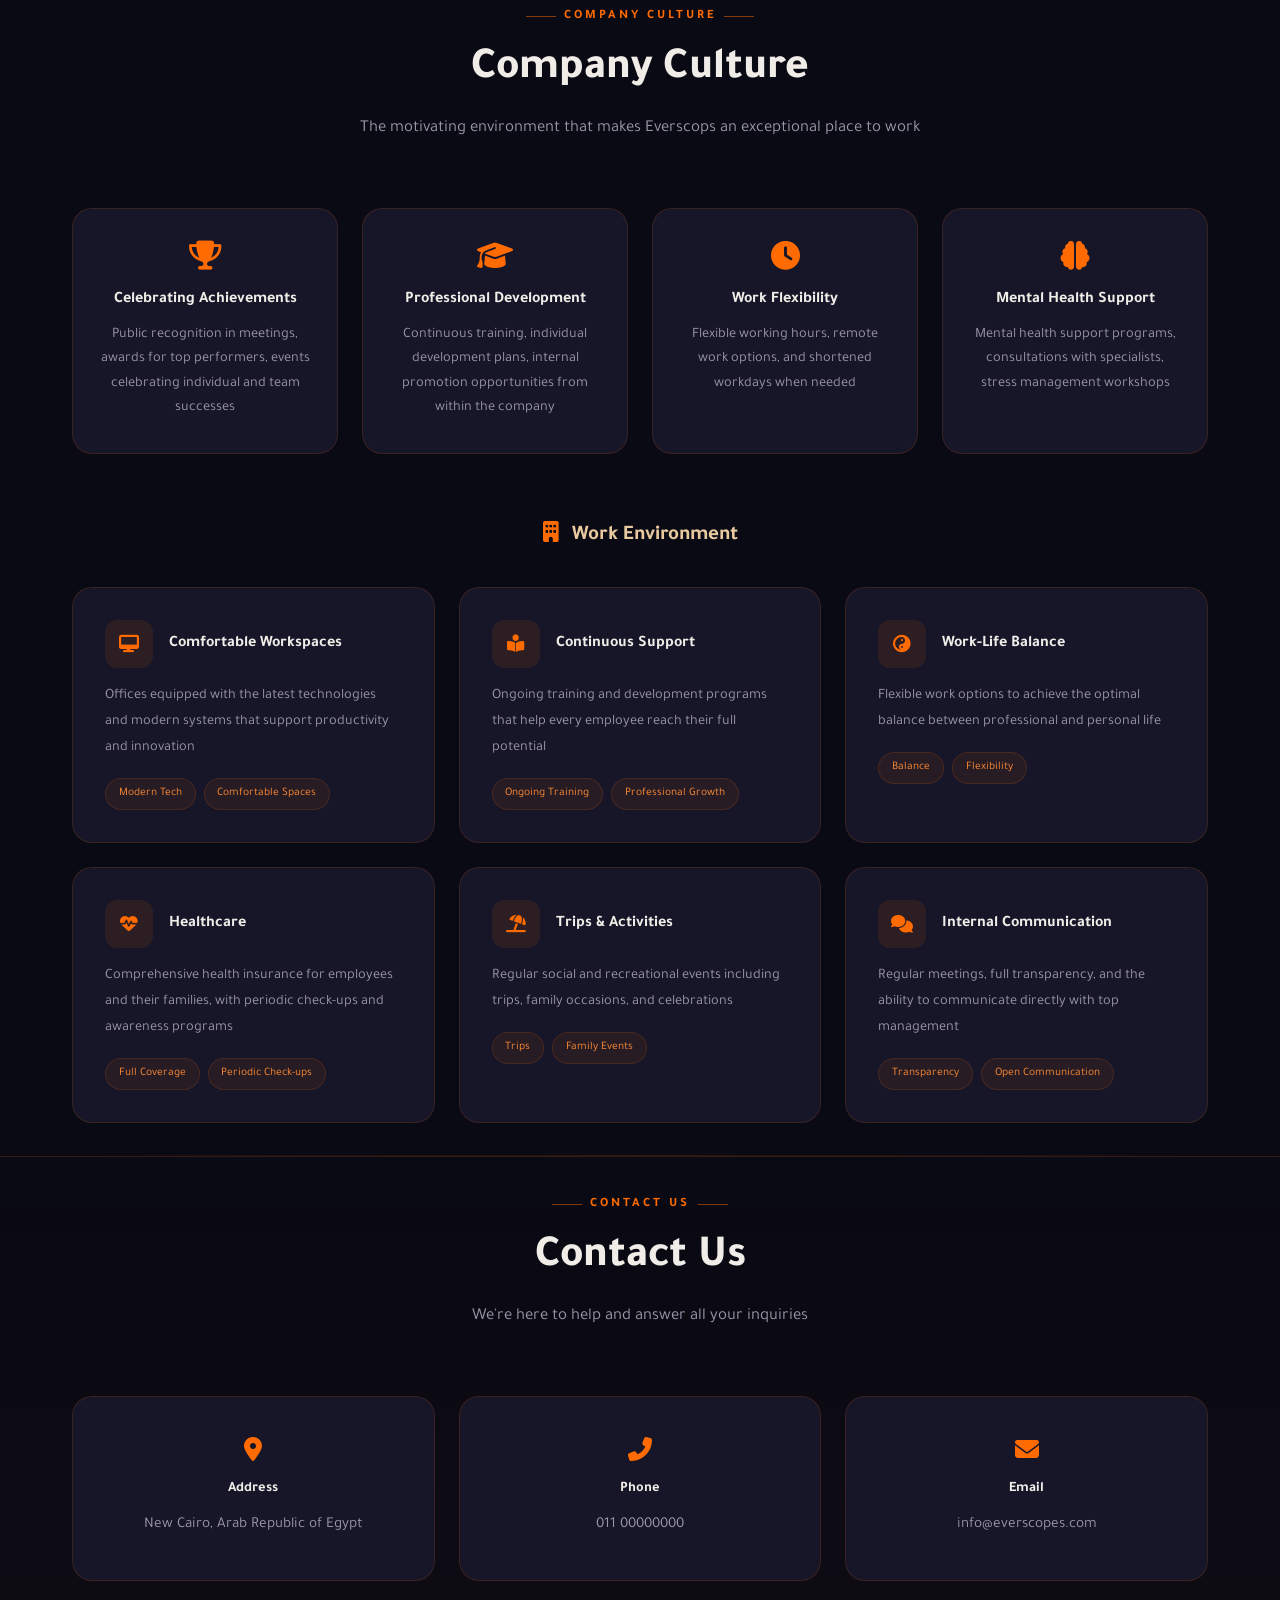
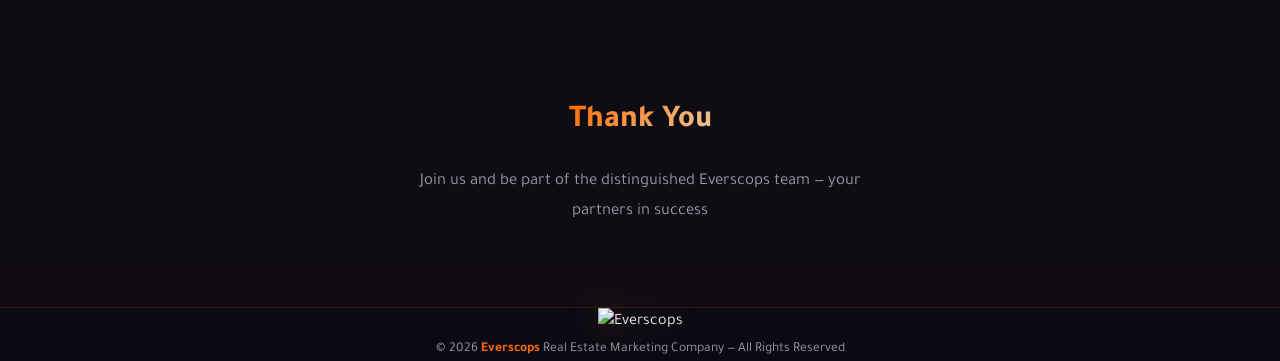
==== commit 80355342: "Update About.html" ====
--- a/About/About.html
+++ b/About/About.html
@@ -276,7 +276,7 @@
         @keyframes fadeInDown { from { opacity: 0; transform: translateY(-20px); } to { opacity: 1; transform: translateY(0); } }
 
         /* ===== SECTION COMMON ===== */
-        .section { padding: 5rem 2rem; max-width: 1200px; margin: 0 auto; }
+        .section { padding: 2rem 2rem; max-width: 1200px; margin: 0 auto; }
         .section-header { text-align: center; margin-bottom: 4rem; }
         .section-label {
             display: inline-flex; align-items: center; gap: 8px;
@@ -750,7 +750,7 @@
             .culture-grid, .env-grid { grid-template-columns: 1fr; }
             .float-card { display: none; }
             .hero { min-height: 80vh; padding: 4rem 1.5rem; }
-            .section { padding: 3rem 1.5rem; }
+            .section { padding: 1rem 1.5rem; }
             .rec-step { flex-direction: column; text-align: center; }
             .rec-step-arrow { display: none; }
             .evp-card { padding: 2rem; }
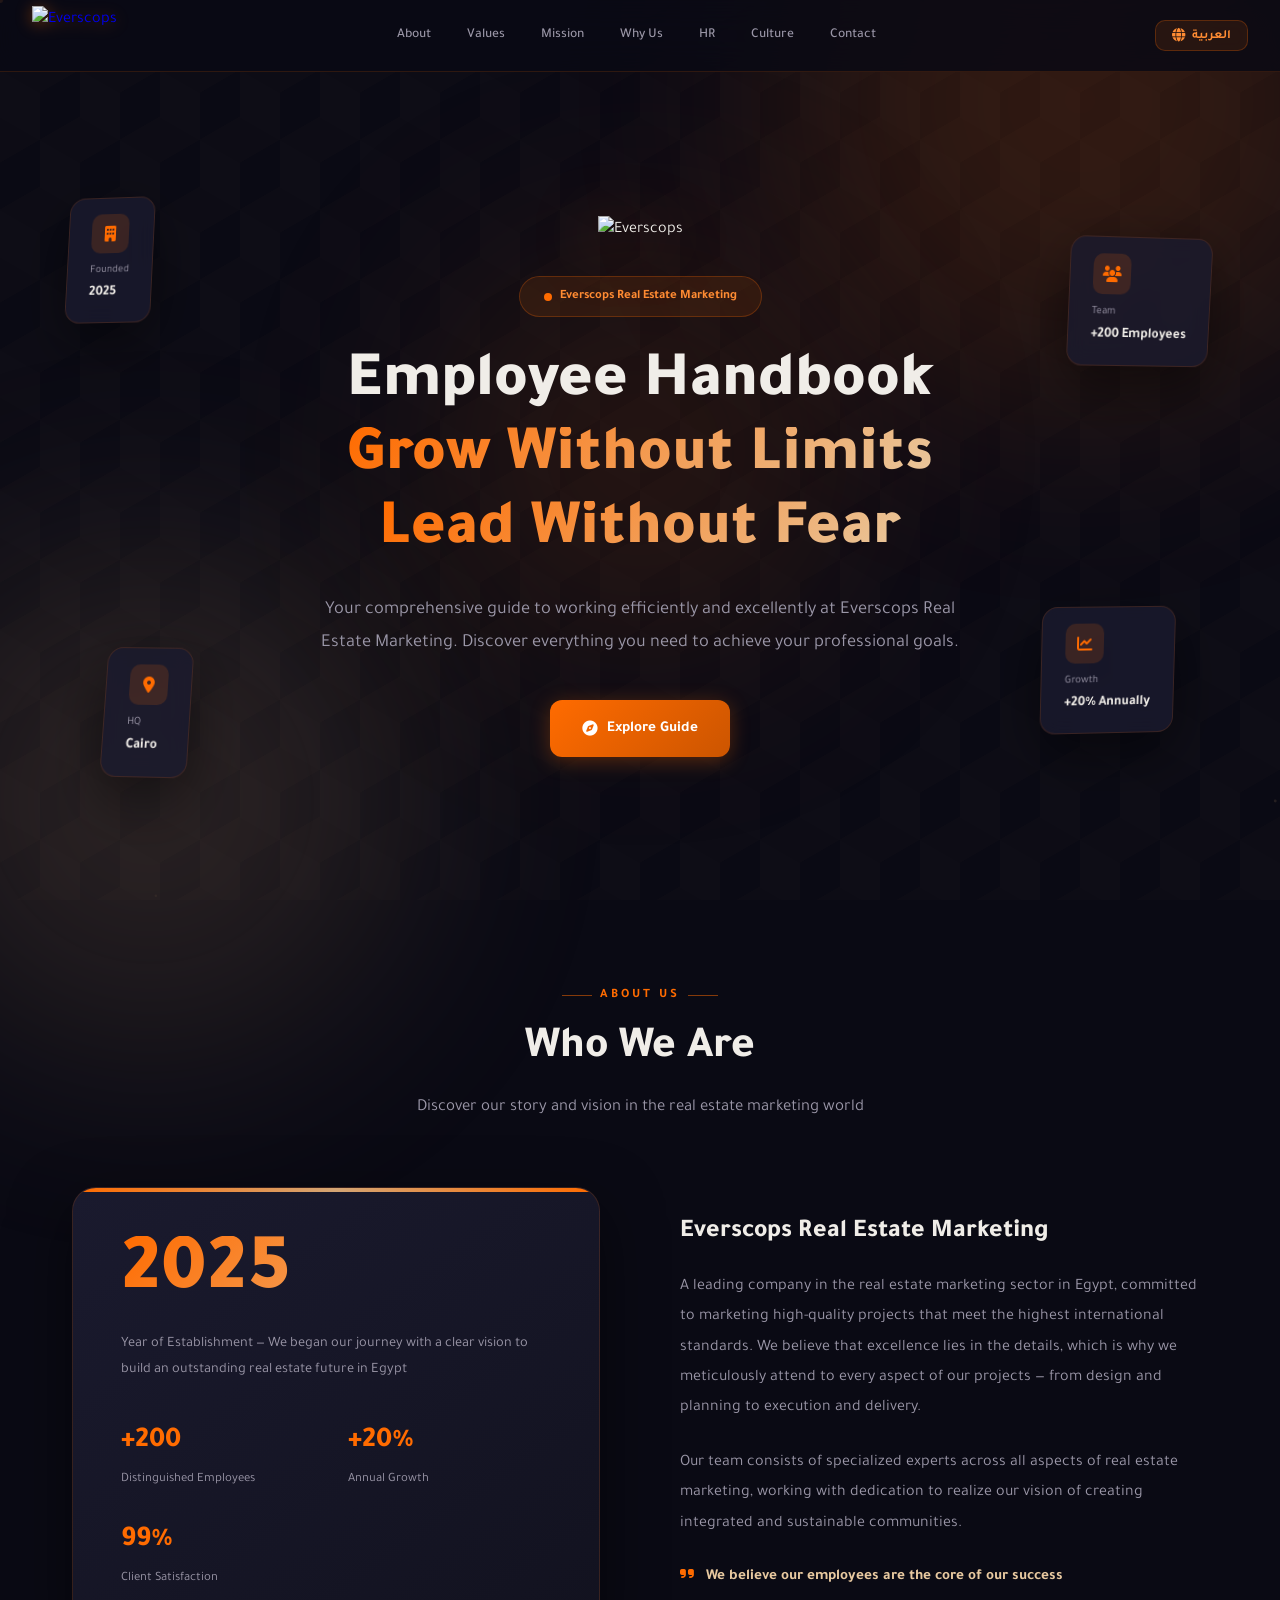
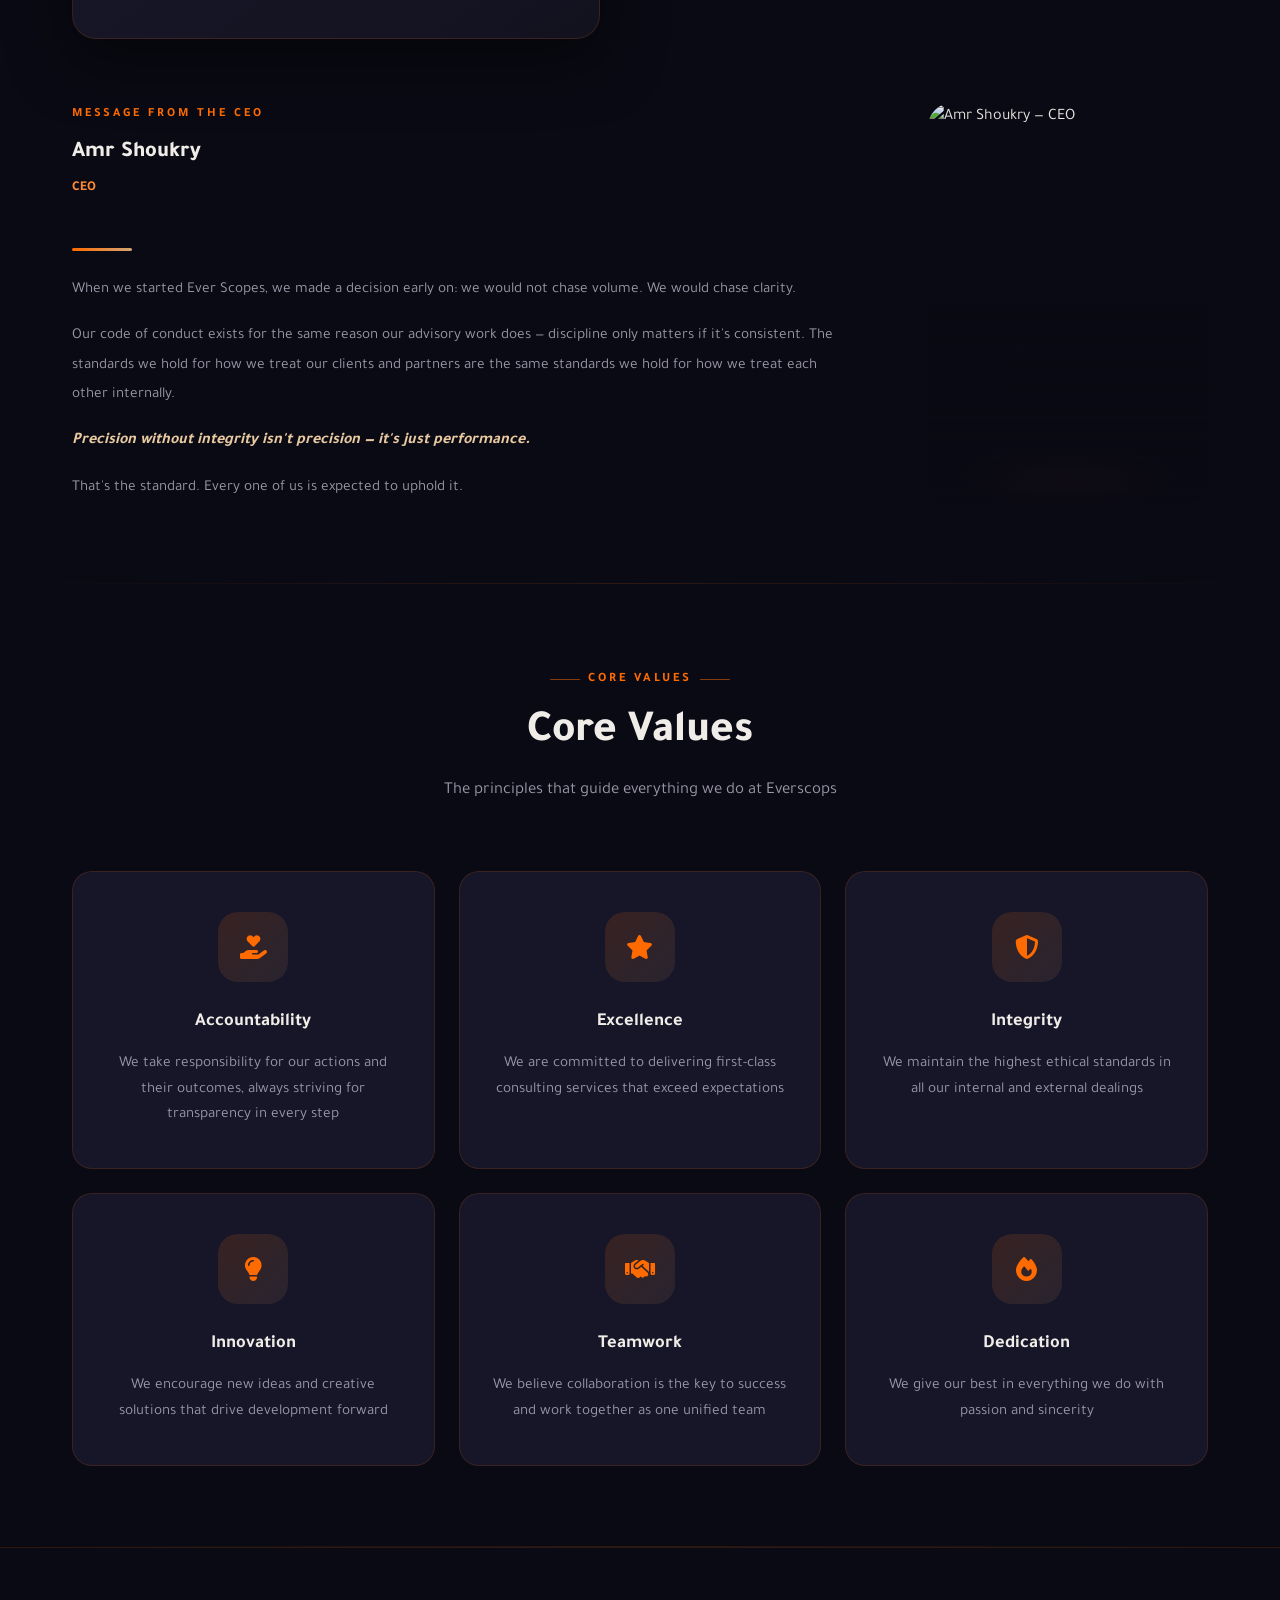
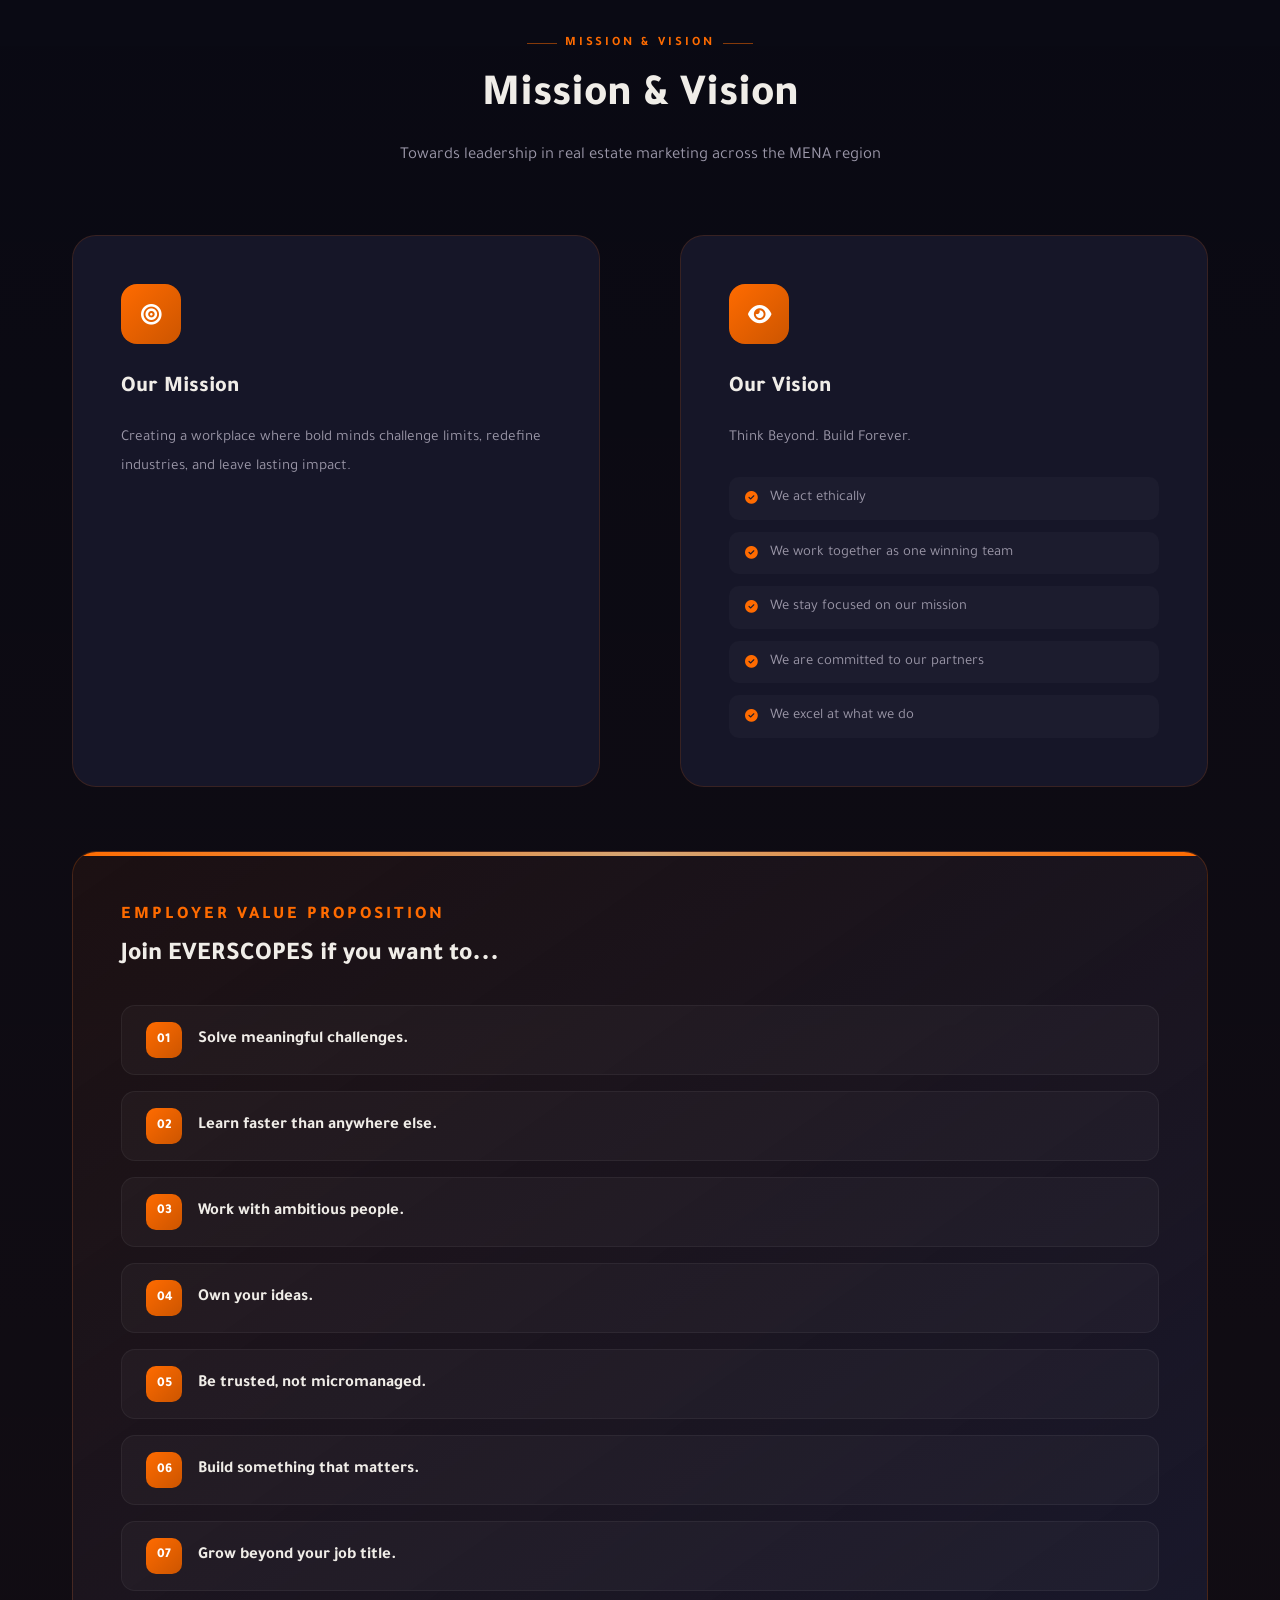
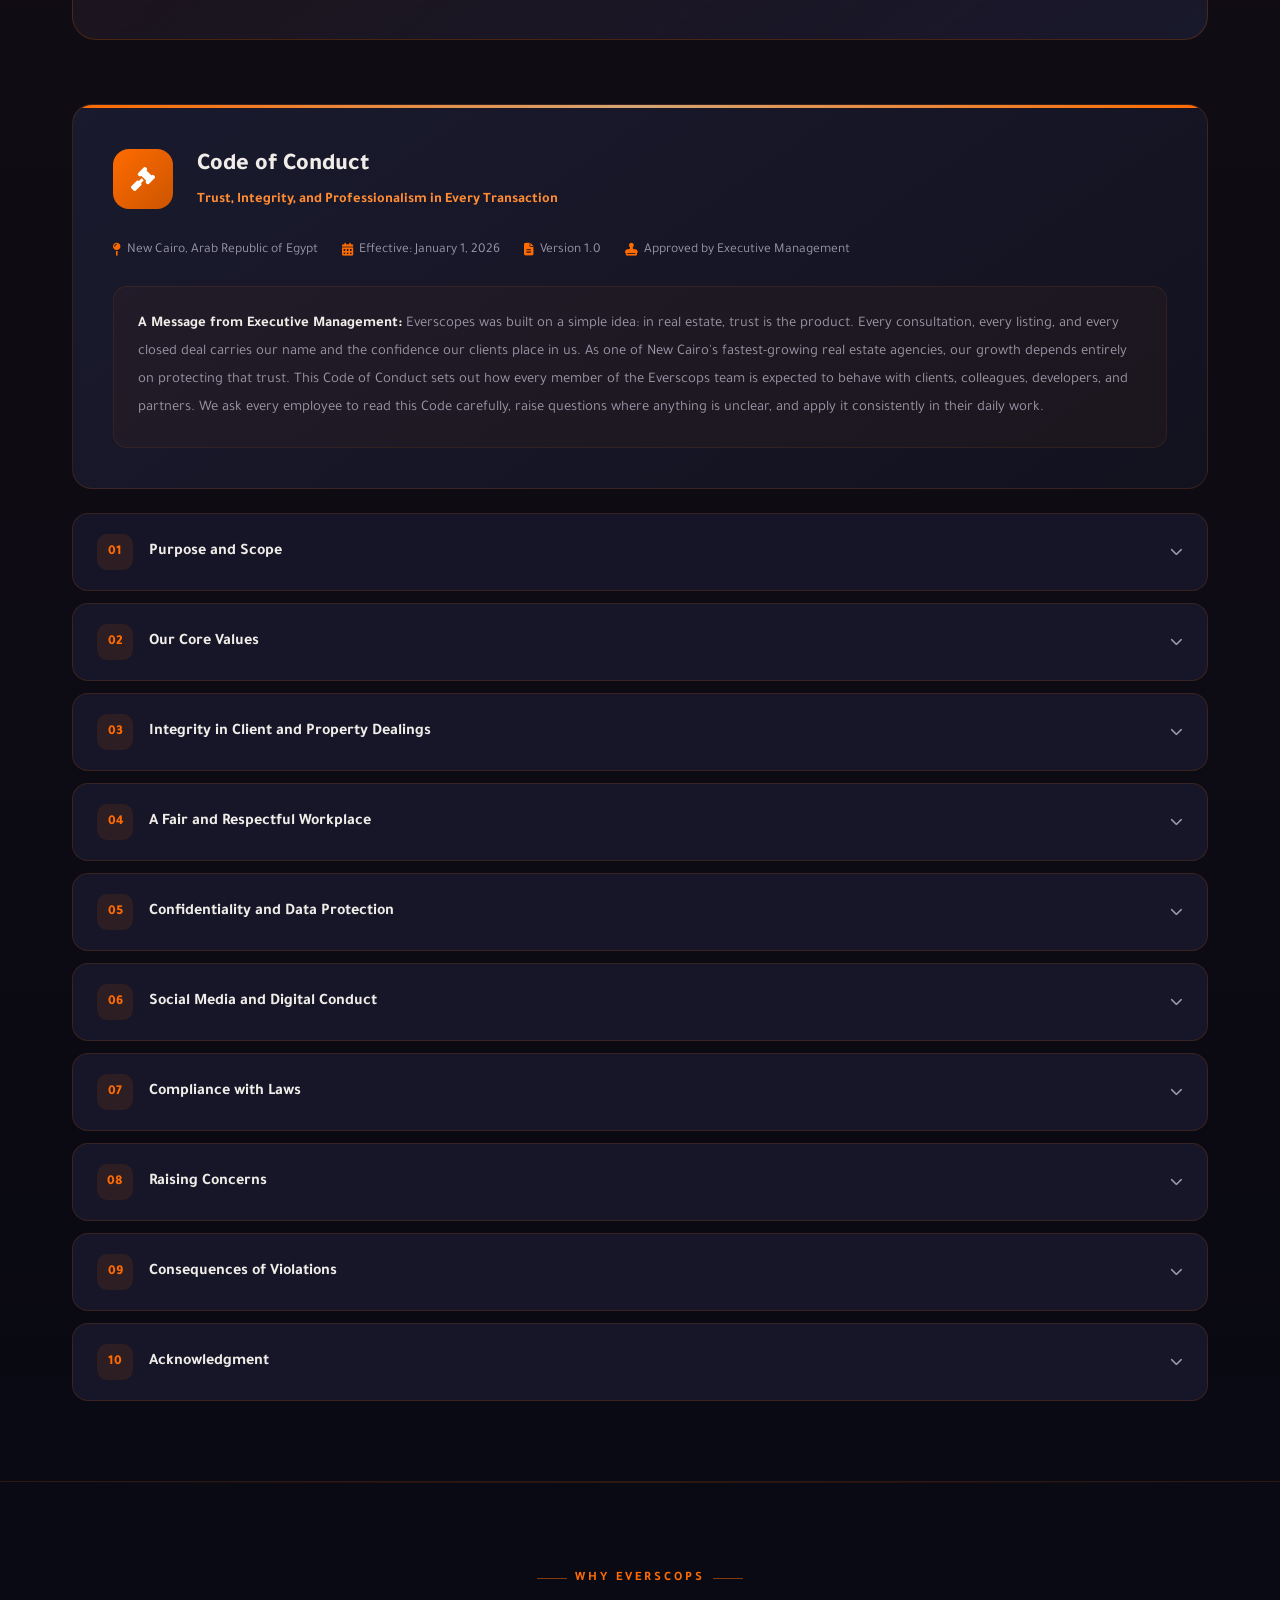
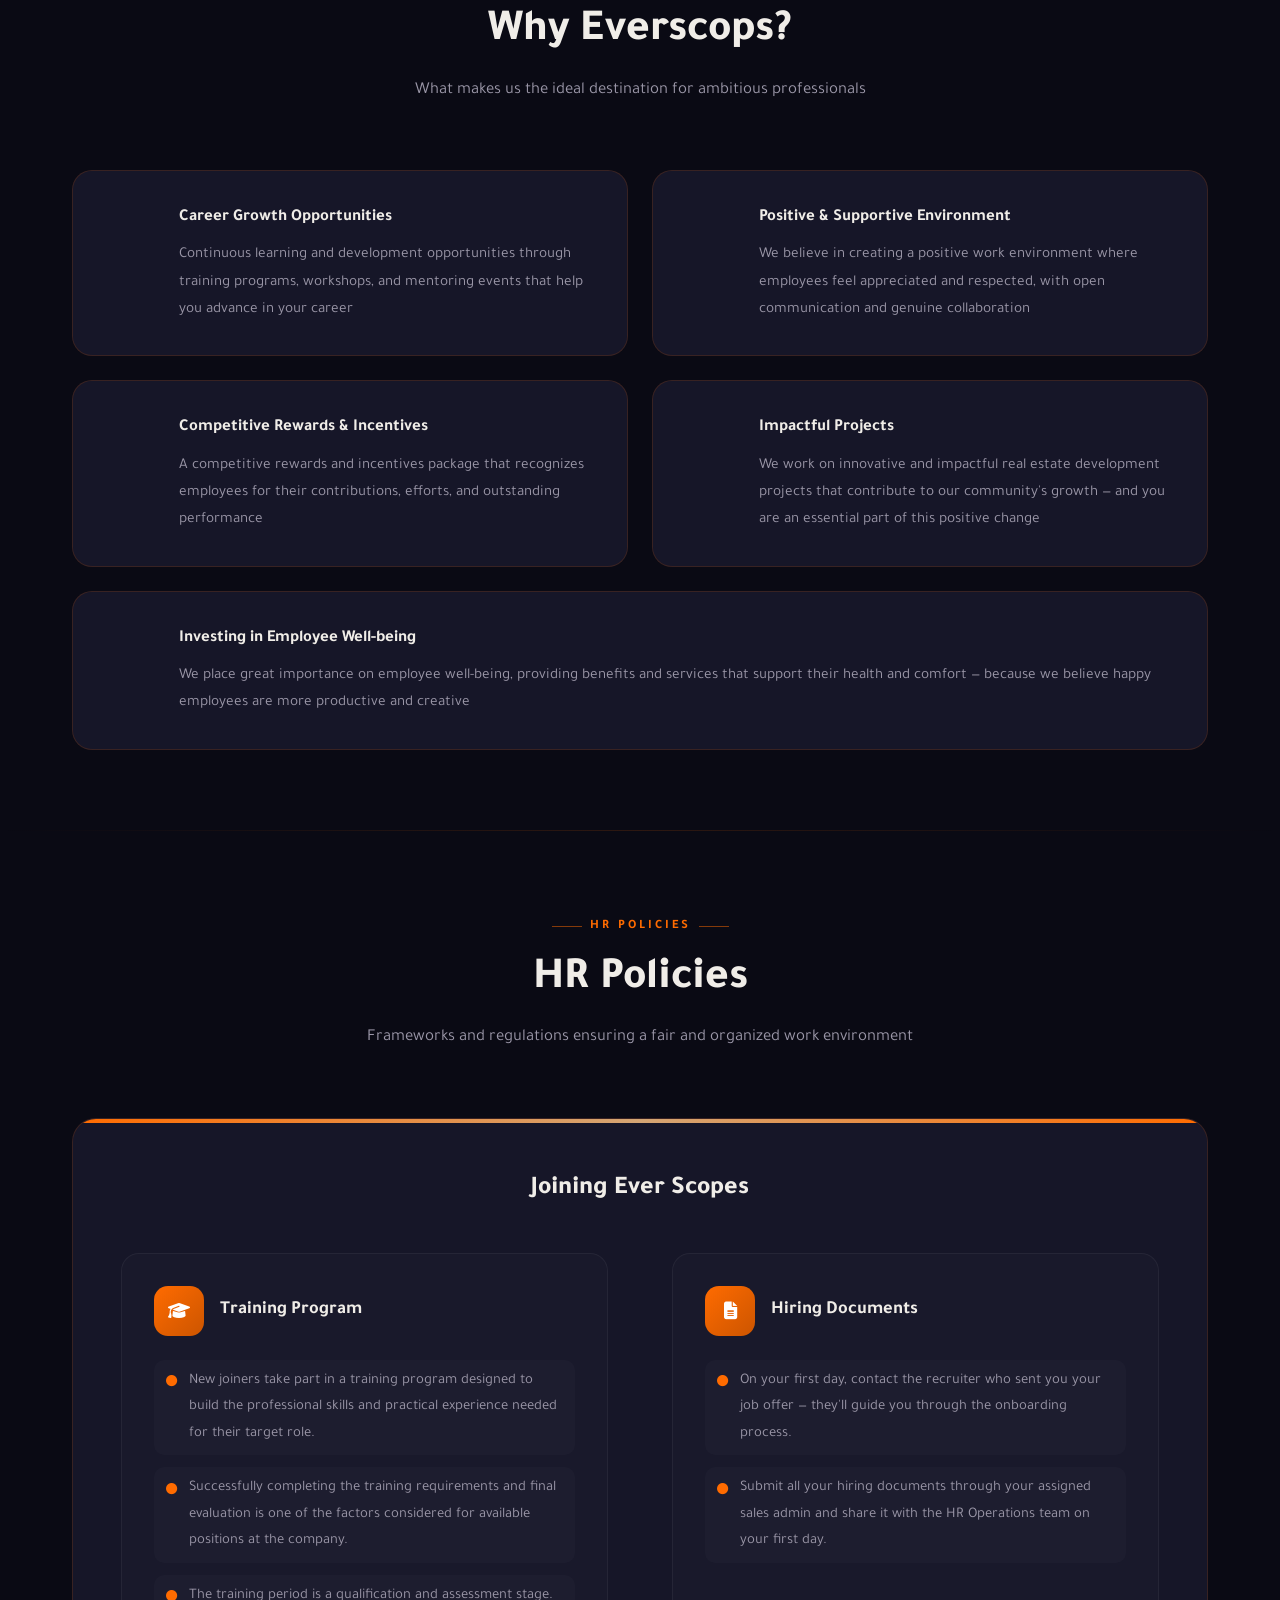
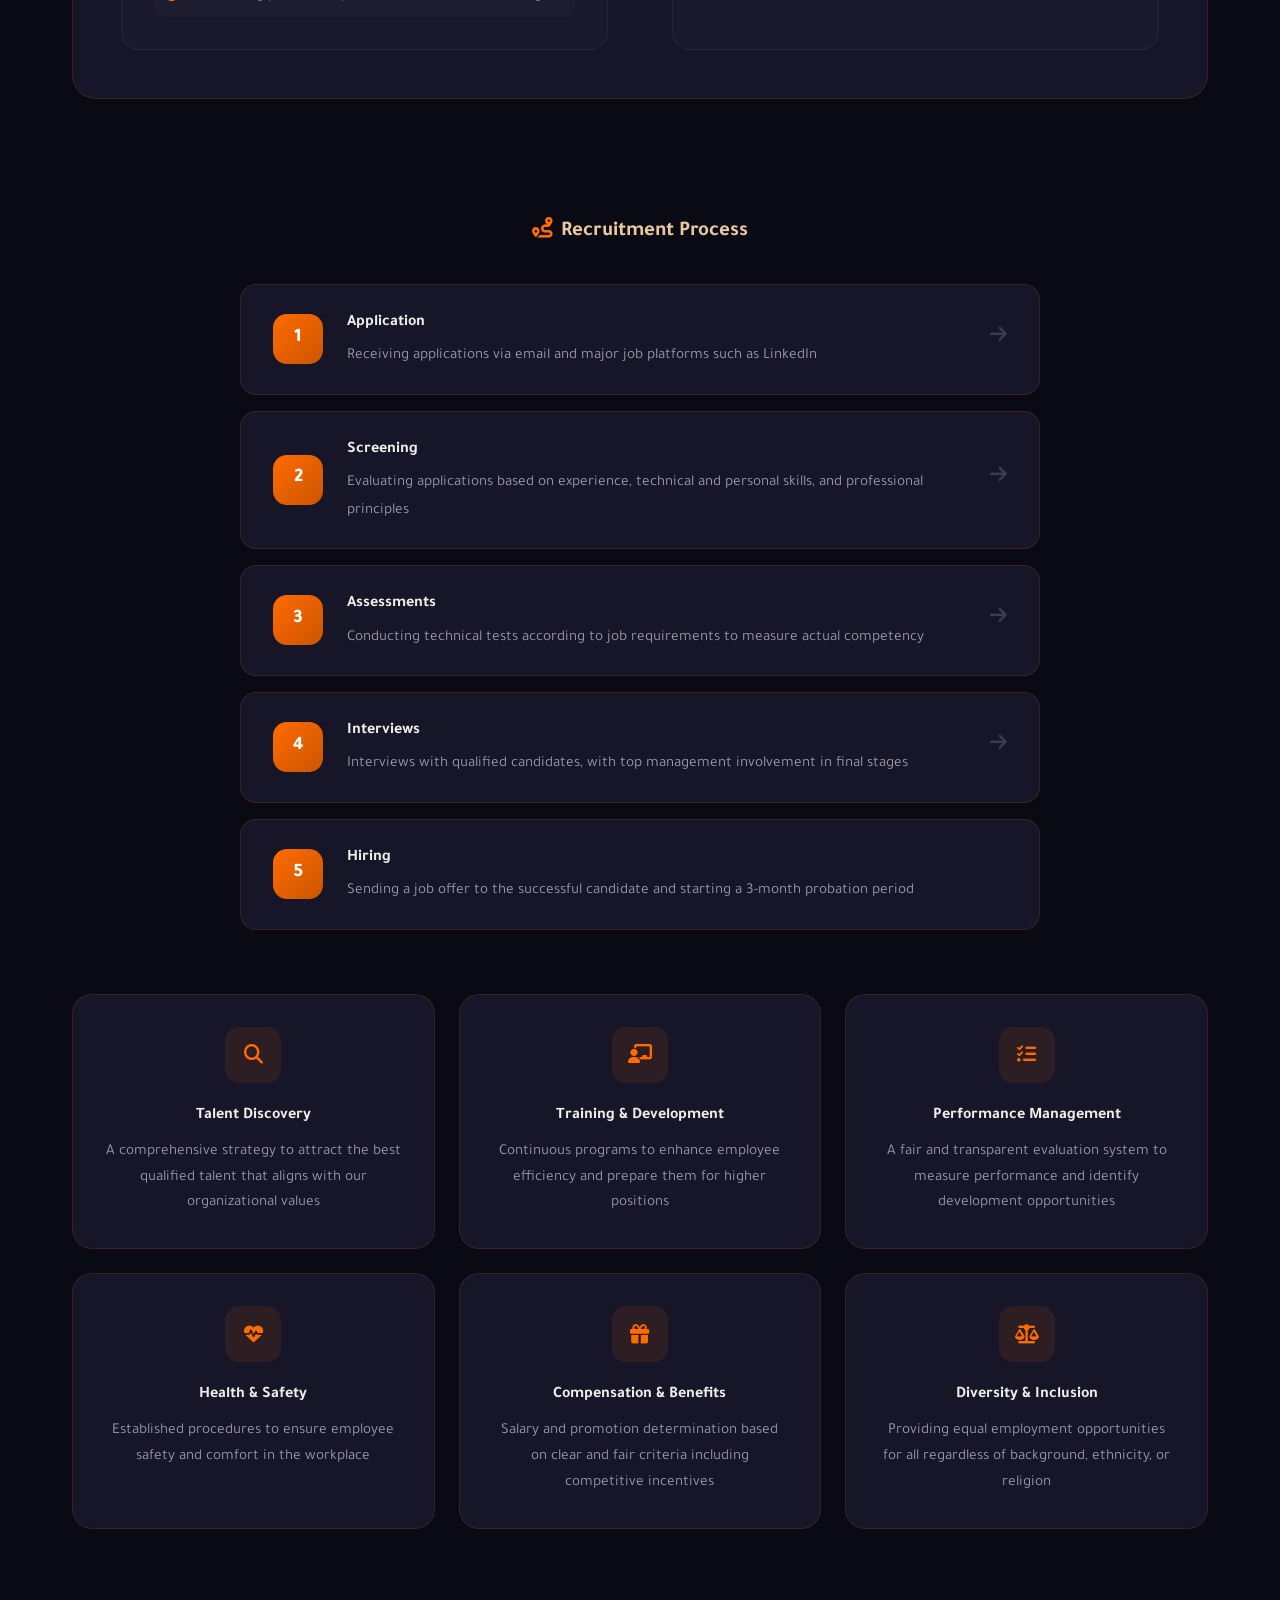
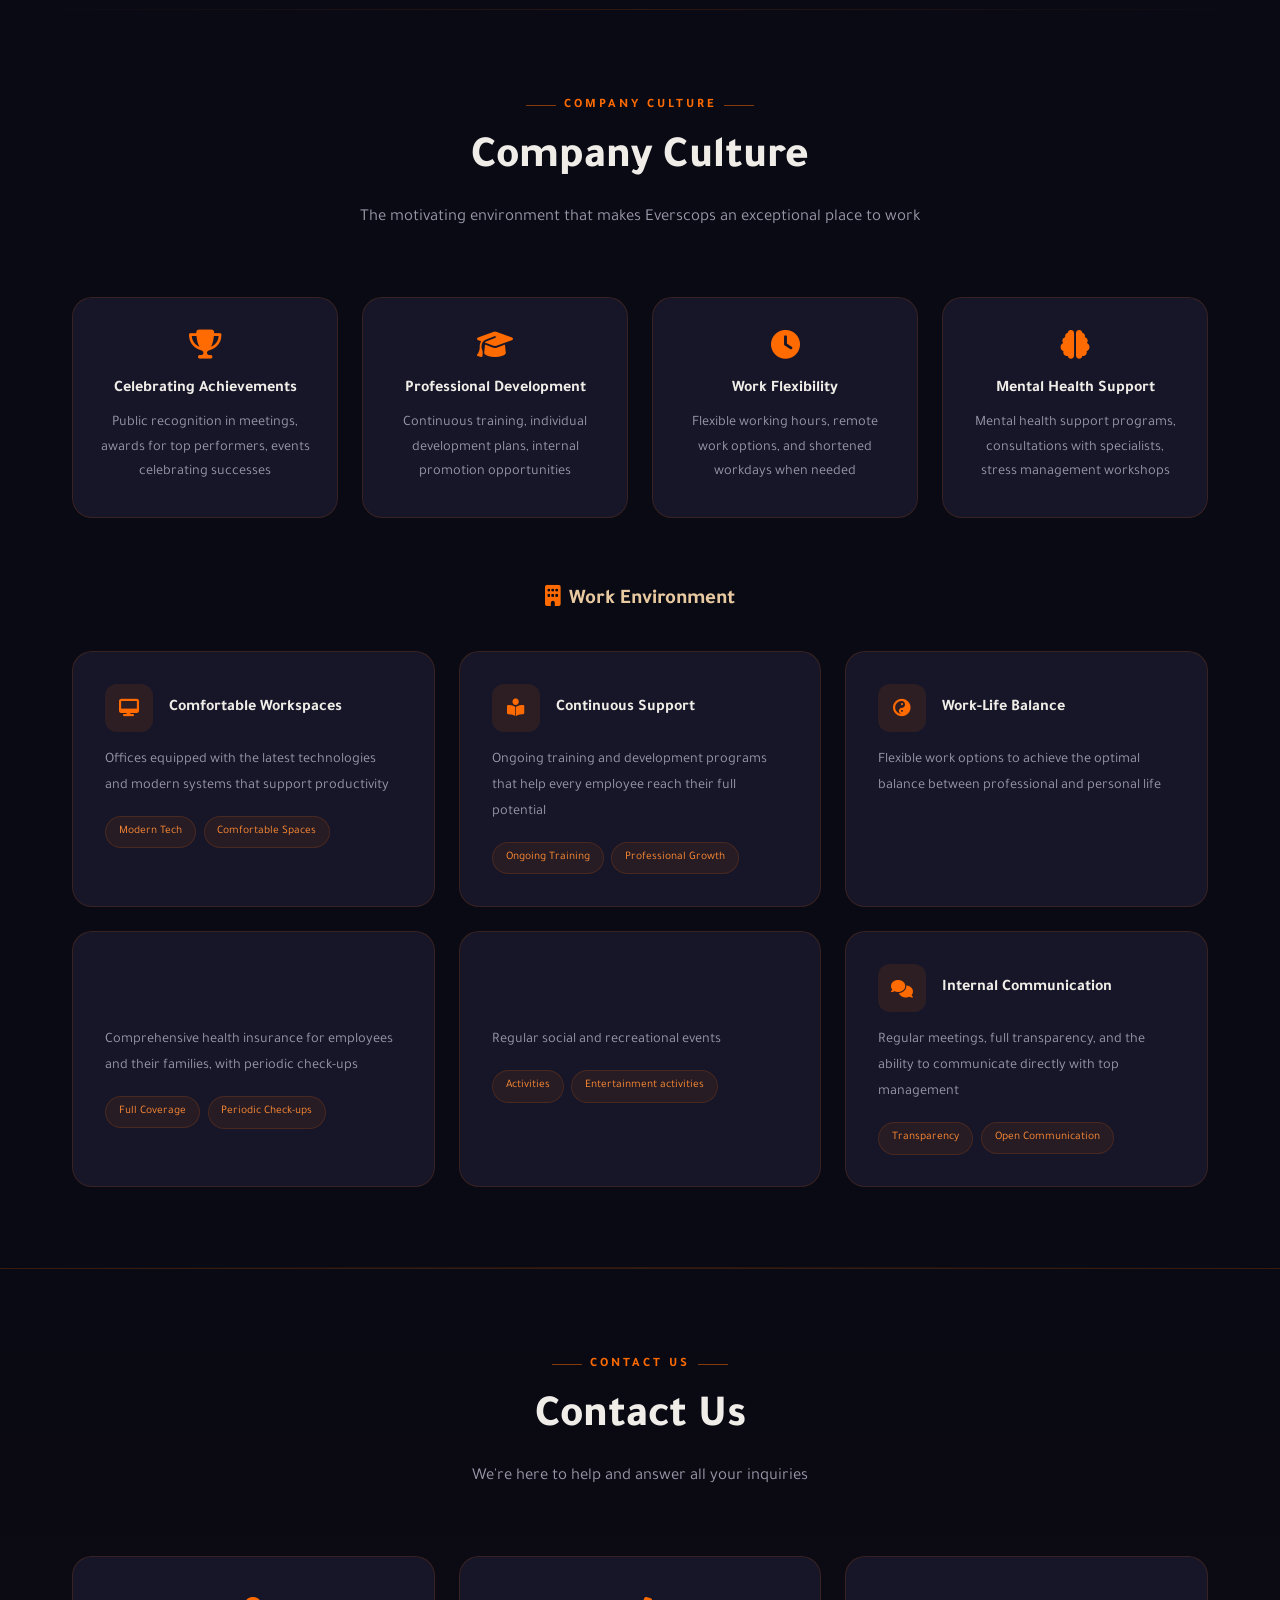
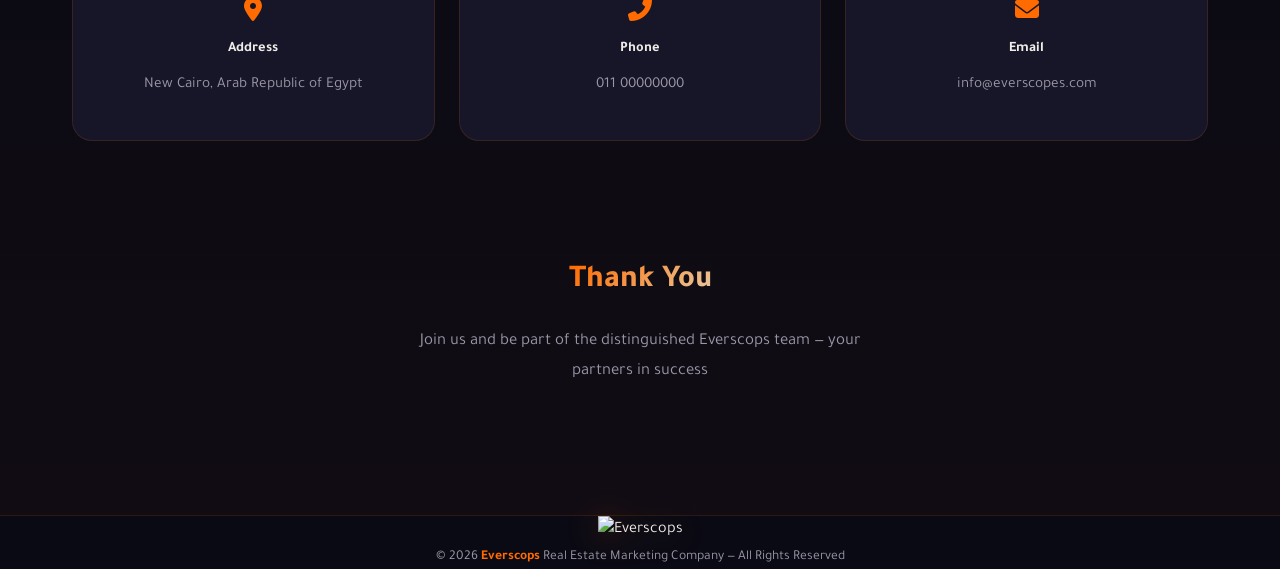
==== commit a68c4202: "Update About.html" ====
--- a/About/About.html
+++ b/About/About.html
@@ -4,7 +4,7 @@
     <meta charset="UTF-8">
     <meta name="viewport" content="width=device-width, initial-scale=1.0">
     <title>Everscops — Employee Handbook</title>
-    <link rel="icon" type="image/x-icon" href="https://z-cdn-media.chatglm.cn/files/e8b29a55-7616-4655-b8b1-98bb65e1391b.png?auth_key=1882717688-263d2fe5270a4b43b865732bde6ffa7b-0-c100c6a672309a8068e148e91fac5acf">
+      <link rel="icon" type="image/x-icon" href="https://z-cdn-media.chatglm.cn/files/e8b29a55-7616-4655-b8b1-98bb65e1391b.png?auth_key=1882717688-263d2fe5270a4b43b865732bde6ffa7b-0-c100c6a672309a8068e148e91fac5acf">
 
     <link href="https://fonts.googleapis.com/css2?family=Cairo:wght@300;400;500;600;700;800;900&family=Tajawal:wght@300;400;500;700;800&display=swap" rel="stylesheet">
     <link rel="stylesheet" href="https://cdnjs.cloudflare.com/ajax/libs/font-awesome/6.5.0/css/all.min.css">
@@ -44,7 +44,6 @@
             font-family: 'Cairo', 'Tajawal', sans-serif;
         }
 
-        /* ===== BACKGROUND EFFECTS ===== */
         .bg-effects {
             position: fixed; top: 0; left: 0; width: 100%; height: 100%;
             pointer-events: none; z-index: 0;
@@ -86,13 +85,11 @@
             background-position: 0 0, 0 0, 40px 70px, 40px 70px, 0 0, 40px 70px;
         }
 
-        /* ===== SCROLLBAR ===== */
         ::-webkit-scrollbar { width: 8px; }
         ::-webkit-scrollbar-track { background: var(--dark); }
         ::-webkit-scrollbar-thumb { background: var(--orange-dark); border-radius: 4px; }
         ::-webkit-scrollbar-thumb:hover { background: var(--orange); }
 
-        /* ===== NAVIGATION ===== */
         .navbar {
             position: fixed; top: 0; left: 0; right: 0; z-index: 1000;
             padding: 0 2rem; height: 72px;
@@ -161,10 +158,8 @@
         .nav-toggle.active span:nth-child(2) { opacity: 0; }
         .nav-toggle.active span:nth-child(3) { transform: rotate(-45deg) translate(5px, -5px); }
 
-        /* ===== MAIN CONTENT ===== */
         .main-content { position: relative; z-index: 1; padding-top: 72px; }
 
-        /* ===== HERO SECTION ===== */
         .hero {
             min-height: 92vh; display: flex; align-items: center; justify-content: center;
             padding: 6rem 2rem; position: relative; overflow: hidden;
@@ -244,7 +239,6 @@
             color: var(--orange); transform: translateY(-3px);
         }
 
-        /* 3D floating cards */
         .hero-3d-elements {
             position: absolute; top: 0; left: 0; width: 100%; height: 100%;
             pointer-events: none; perspective: 1200px;
@@ -275,8 +269,7 @@
         @keyframes fadeInUp { from { opacity: 0; transform: translateY(30px); } to { opacity: 1; transform: translateY(0); } }
         @keyframes fadeInDown { from { opacity: 0; transform: translateY(-20px); } to { opacity: 1; transform: translateY(0); } }
 
-        /* ===== SECTION COMMON ===== */
-        .section { padding: 2rem 2rem; max-width: 1200px; margin: 0 auto; }
+        .section { padding: 5rem 2rem; max-width: 1200px; margin: 0 auto; }
         .section-header { text-align: center; margin-bottom: 4rem; }
         .section-label {
             display: inline-flex; align-items: center; gap: 8px;
@@ -289,8 +282,7 @@
         .section-title { font-size: clamp(1.8rem, 4vw, 2.8rem); font-weight: 800; line-height: 1.2; margin-bottom: 1rem; }
         .section-subtitle { font-size: 1.05rem; color: var(--text-muted); max-width: 600px; margin: 0 auto; }
 
-        /* ===== ABOUT SECTION ===== */
-        .about-grid { display: grid; grid-template-columns: 1fr 1fr; gap: 3rem; align-items: center; }
+        .about-grid { display: grid; grid-template-columns: 1fr 1fr; gap: 5rem; align-items: center; }
         .about-visual { position: relative; perspective: 1000px; }
         .about-card-3d {
             background: linear-gradient(145deg, var(--dark-3), var(--dark-2));
@@ -320,6 +312,205 @@
         html[dir="rtl"] .about-text .quote-line i { margin-left: 8px; margin-right: 0; }
         html[dir="ltr"] .about-text .quote-line i { margin-right: 8px; margin-left: 0; }
 
+        /* ===== CEO MESSAGE ===== */
+        .ceo-message {
+            margin-top: 4rem;
+            display: grid;
+            grid-template-columns: 1fr auto;
+            gap: 5rem;
+            align-items: stretch;
+        }
+        .ceo-text {
+            display: flex;
+            flex-direction: column;
+            justify-content: center;
+        }
+        .ceo-label {
+            font-size: 0.78rem; font-weight: 700; color: var(--orange);
+            text-transform: uppercase; letter-spacing: 3px; margin-bottom: 0.5rem;
+        }
+        .ceo-name {
+            font-size: 1.4rem; font-weight: 800; margin-bottom: 1.5rem;
+            color: var(--text);
+        }
+        .ceo-name span {
+            font-size: 0.85rem; font-weight: 600; color: var(--orange-light);
+            display: block; margin-top: 0.15rem;
+        }
+        .ceo-body p {
+            color: var(--text-muted); font-size: 0.95rem; line-height: 1.95;
+            margin-bottom: 1rem;
+        }
+        .ceo-body p:last-child { margin-bottom: 0; }
+        .ceo-highlight {
+            color: var(--gold-light) !important;
+            font-weight: 600;
+            font-style: italic;
+            font-size: 1rem !important;
+        }
+        .ceo-divider {
+            width: 60px; height: 3px;
+            background: linear-gradient(90deg, var(--orange), var(--gold));
+            border-radius: 3px; margin: 1.5rem 0;
+        }
+        .ceo-image-wrap {
+            position: relative;
+            width: 280px;
+            min-height: 100%;
+            border-radius: 24px;
+            overflow: hidden;
+            flex-shrink: 0;
+        }
+        .ceo-image-wrap::before {
+            content: '';
+            position: absolute;
+            inset: 0;
+            border-radius: 24px;
+            background: linear-gradient(
+                180deg,
+                transparent 50%,
+                rgba(10, 10, 20, 0.6) 85%,
+                rgba(10, 10, 20, 0.95) 100%
+            );
+            z-index: 2;
+            pointer-events: none;
+        }
+        .ceo-image-wrap::after {
+            content: '';
+            position: absolute;
+            inset: -2px;
+            border-radius: 26px;
+            background: linear-gradient(
+                180deg,
+                rgba(255, 107, 0, 0.25) 0%,
+                rgba(255, 107, 0, 0.05) 40%,
+                transparent 70%,
+                rgba(255, 107, 0, 0.15) 100%
+            );
+            z-index: 3;
+            pointer-events: none;
+            opacity: 0;
+            transition: opacity 0.5s ease;
+        }
+        .ceo-image-wrap:hover::after {
+            opacity: 1;
+        }
+        .ceo-image-wrap img {
+            width: 100%;
+            height: 100%;
+            object-fit: cover;
+            object-position: center top;
+            display: block;
+            transition: transform 0.6s cubic-bezier(0.16, 1, 0.3, 1), filter 0.6s ease;
+            filter: contrast(1.05) saturate(0.9) brightness(0.95);
+        }
+        .ceo-image-wrap:hover img {
+            transform: scale(1.05);
+            filter: contrast(1.1) saturate(1) brightness(1);
+        }
+        .ceo-image-glow {
+            position: absolute;
+            bottom: -20px;
+            left: 50%;
+            transform: translateX(-50%);
+            width: 80%;
+            height: 60px;
+            background: radial-gradient(ellipse, rgba(255, 107, 0, 0.2), transparent 70%);
+            z-index: 0;
+            filter: blur(15px);
+            transition: all 0.5s ease;
+        }
+        .ceo-image-wrap:hover .ceo-image-glow {
+            width: 90%;
+            height: 80px;
+            background: radial-gradient(ellipse, rgba(255, 107, 0, 0.35), transparent 70%);
+        }
+
+        /* ===== JOINING SECTION ===== */
+        .joining-section {
+            margin-top: 4rem;
+            background: var(--card);
+            border: 1px solid var(--card-border);
+            border-radius: 24px;
+            padding: 3rem;
+            position: relative;
+            overflow: hidden;
+        }
+        .joining-section::before {
+            content: '';
+            position: absolute;
+            top: 0; left: 0; right: 0; height: 4px;
+            background: linear-gradient(90deg, var(--orange), var(--gold), var(--orange));
+        }
+        .joining-title {
+            text-align: center;
+            font-size: 1.6rem;
+            font-weight: 800;
+            margin-bottom: 2.5rem;
+        }
+        .joining-grid {
+            display: grid;
+            grid-template-columns: 1fr 1fr;
+            gap: 4rem;
+        }
+        .joining-card {
+            padding: 2rem;
+            border-radius: 18px;
+            background: rgba(255, 255, 255, 0.02);
+            border: 1px solid rgba(255, 255, 255, 0.05);
+            transition: all 0.4s ease;
+            transform-style: preserve-3d;
+        }
+        .joining-card:hover {
+            background: rgba(255, 107, 0, 0.04);
+            border-color: rgba(255, 107, 0, 0.15);
+            transform: translateY(-4px) perspective(600px) rotateX(3deg);
+            box-shadow: 0 8px 30px rgba(255, 107, 0, 0.08);
+        }
+        .joining-card-header {
+            display: flex;
+            align-items: center;
+            gap: 1rem;
+            margin-bottom: 1.5rem;
+        }
+        .joining-card-icon {
+            width: 50px; height: 50px; border-radius: 14px;
+            background: linear-gradient(135deg, var(--orange), var(--orange-dark));
+            display: flex; align-items: center; justify-content: center;
+            font-size: 1.1rem; color: #fff; flex-shrink: 0;
+        }
+        .joining-card-title {
+            font-size: 1.15rem; font-weight: 700;
+        }
+        .joining-card ul {
+            list-style: none;
+            display: flex;
+            flex-direction: column;
+            gap: 0.75rem;
+        }
+        .joining-card ul li {
+            display: flex;
+            align-items: flex-start;
+            gap: 0.75rem;
+            font-size: 0.92rem;
+            color: var(--text-muted);
+            line-height: 1.8;
+            padding: 0.5rem 0.75rem;
+            border-radius: 10px;
+            background: rgba(255, 255, 255, 0.02);
+            transition: all 0.3s ease;
+        }
+        .joining-card ul li:hover {
+            background: rgba(255, 107, 0, 0.06);
+            color: var(--text);
+        }
+        .joining-card ul li i {
+            color: var(--orange);
+            font-size: 0.7rem;
+            margin-top: 0.55rem;
+            flex-shrink: 0;
+        }
+
         /* ===== VALUES SECTION ===== */
         .values-grid { display: grid; grid-template-columns: repeat(3, 1fr); gap: 1.5rem; }
         .value-card {
@@ -358,7 +549,7 @@
             background: linear-gradient(180deg, transparent, rgba(255, 107, 0, 0.03), transparent);
             border-top: 1px solid var(--card-border); border-bottom: 1px solid var(--card-border);
         }
-        .mission-grid { display: grid; grid-template-columns: 1fr 1fr; gap: 3rem; }
+        .mission-grid { display: grid; grid-template-columns: 1fr 1fr; gap: 5rem; }
         .mission-card {
             background: var(--card); border: 1px solid var(--card-border);
             border-radius: 24px; padding: 3rem; position: relative; overflow: hidden;
@@ -417,10 +608,6 @@
             font-size: 1.6rem; font-weight: 800; margin-bottom: 2rem;
             line-height: 1.3;
         }
-        .evp-subtitle .highlight {
-            background: linear-gradient(135deg, var(--orange), var(--gold-light));
-            -webkit-background-clip: text; -webkit-text-fill-color: transparent; background-clip: text;
-        }
         .evp-list { display: flex; flex-direction: column; gap: 1rem; position: relative; z-index: 1; }
         .evp-item {
             display: flex; align-items: center; gap: 1rem;
@@ -480,16 +667,13 @@
         }
         .coc-msg strong { color: var(--text); }
 
-        /* Accordion */
         .coc-accordion { display: flex; flex-direction: column; gap: 0.75rem; }
         .coc-accordion-item {
             background: var(--card); border: 1px solid var(--card-border);
             border-radius: 16px; overflow: hidden;
             transition: all 0.4s ease; transform-style: preserve-3d;
         }
-        .coc-accordion-item:hover {
-            border-color: rgba(255, 107, 0, 0.25);
-        }
+        .coc-accordion-item:hover { border-color: rgba(255, 107, 0, 0.25); }
         .coc-accordion-item.open {
             border-color: rgba(255, 107, 0, 0.3);
             box-shadow: 0 4px 20px rgba(255, 107, 0, 0.08);
@@ -697,7 +881,6 @@
         }
         .contact-card a:hover { color: var(--orange); }
 
-        /* ===== FOOTER ===== */
         .footer {
             border-top: 1px solid var(--card-border); text-align: center;
         }
@@ -707,13 +890,11 @@
         .footer p { font-size: 0.85rem; color: var(--text-muted); }
         .footer .footer-brand { color: var(--orange); font-weight: 700; }
 
-        /* ===== SCROLL REVEAL ===== */
         .reveal { opacity: 0; transform: translateY(40px); transition: all 0.8s cubic-bezier(0.16, 1, 0.3, 1); }
         .reveal.visible { opacity: 1; transform: translateY(0); }
 
         .section-divider { width: 100%; height: 1px; background: linear-gradient(90deg, transparent, var(--card-border), transparent); margin: 0 auto; }
 
-        /* ===== BACK TO TOP ===== */
         .back-to-top {
             position: fixed; bottom: 2rem; left: 2rem;
             width: 48px; height: 48px; border-radius: 14px;
@@ -750,7 +931,7 @@
             .culture-grid, .env-grid { grid-template-columns: 1fr; }
             .float-card { display: none; }
             .hero { min-height: 80vh; padding: 4rem 1.5rem; }
-            .section { padding: 1rem 1.5rem; }
+            .section { padding: 3rem 1.5rem; }
             .rec-step { flex-direction: column; text-align: center; }
             .rec-step-arrow { display: none; }
             .evp-card { padding: 2rem; }
@@ -759,6 +940,10 @@
             .coc-meta { justify-content: center; }
             .coc-accordion-body-inner { padding-inline-start: 1.5rem; }
             .coc-core-values-inline { grid-template-columns: 1fr; }
+            .ceo-message { grid-template-columns: 1fr; gap: 2rem; }
+            .ceo-image-wrap { width: 220px; margin: 0 auto; min-height: 300px; }
+            .joining-grid { grid-template-columns: 1fr; }
+            .joining-section { padding: 2rem; }
         }
         @media (max-width: 480px) {
             .hero h1 { font-size: 2rem; }
@@ -770,9 +955,9 @@
             .lang-toggle span.lang-full { display: none; }
             .evp-item { padding: 0.8rem 1rem; }
             .evp-item-text { font-size: 0.92rem; }
-        }
-
-        /* ===== LOADING SCREEN ===== */
+            .ceo-image-wrap { width: 180px; min-height: 250px; }
+        }
+
         .loader {
             position: fixed; top: 0; left: 0; width: 100%; height: 100%;
             background: var(--dark); display: flex; flex-direction: column;
@@ -797,7 +982,6 @@
 
         #particles-canvas { position: fixed; top: 0; left: 0; width: 100%; height: 100%; pointer-events: none; z-index: 0; }
 
-        /* Sub-section title */
         .sub-section-title {
             text-align: center; font-size: 1.3rem; font-weight: 700;
             margin-bottom: 2rem; color: var(--gold-light);
@@ -808,13 +992,11 @@
 </head>
 <body>
 
-    <!-- Loading Screen -->
     <div class="loader" id="loader">
         <img src="https://z-cdn-media.chatglm.cn/files/e8b29a55-7616-4655-b8b1-98bb65e1391b.png?auth_key=1882717688-263d2fe5270a4b43b865732bde6ffa7b-0-c100c6a672309a8068e148e91fac5acf" alt="Everscops" class="loader-logo">
         <div class="loader-bar"><div class="loader-bar-inner"></div></div>
     </div>
 
-    <!-- Background Effects -->
     <div class="bg-effects">
         <div class="orb orb-1"></div>
         <div class="orb orb-2"></div>
@@ -823,7 +1005,6 @@
     <div class="egyptian-pattern"></div>
     <canvas id="particles-canvas"></canvas>
 
-    <!-- Navigation -->
     <nav class="navbar" id="navbar">
         <a href="#" class="nav-logo">
             <img src="https://z-cdn-media.chatglm.cn/files/e8b29a55-7616-4655-b8b1-98bb65e1391b.png?auth_key=1882717688-263d2fe5270a4b43b865732bde6ffa7b-0-c100c6a672309a8068e148e91fac5acf" alt="Everscops">
@@ -849,10 +1030,8 @@
         </div>
     </nav>
 
-    <!-- Main Content -->
     <div class="main-content">
 
-        <!-- Hero -->
         <section class="hero" id="hero">
             <div class="hero-3d-elements">
                 <div class="float-card float-card-1">
@@ -900,13 +1079,15 @@
             </div>
         </section>
 
-        <!-- About Section -->
+        <!-- ===== ABOUT SECTION ===== -->
         <section class="section" id="about">
             <div class="section-header reveal">
                 <div class="section-label">About Us</div>
                 <h2 class="section-title tr" data-en="Who We Are" data-ar="من نحن"></h2>
                 <p class="section-subtitle tr" data-en="Discover our story and vision in the real estate marketing world" data-ar="تعرّف على قصتنا ورؤيتنا في عالم التسويق العقاري"></p>
             </div>
+
+            <!-- Existing Who We Are Grid -->
             <div class="about-grid">
                 <div class="about-visual reveal">
                     <div class="about-card-3d">
@@ -917,10 +1098,6 @@
                                 <div class="stat-num">+200</div>
                                 <div class="stat-label tr" data-en="Distinguished Employees" data-ar="موظف متميز"></div>
                             </div>
-                            <!--<div class="stat-item">
-                                <div class="stat-num">1</div>
-                                <div class="stat-label tr" data-en="Main Branches" data-ar="فروع رئيسية"></div>
-                            </div>  -->
                             <div class="stat-item">
                                 <div class="stat-num">+20%</div>
                                 <div class="stat-label tr" data-en="Annual Growth" data-ar="نمو سنوي"></div>
@@ -939,6 +1116,30 @@
                     <p class="quote-line"><i class="fas fa-quote-right" style="color: var(--orange);"></i> <span class="tr" data-en="We believe our employees are the core of our success" data-ar="نؤمن بأن موظفينا هم جوهر نجاحنا"></span></p>
                 </div>
             </div>
+
+            <!-- ===== CEO MESSAGE (below Who We Are) ===== -->
+            <div class="ceo-message reveal">
+                <div class="ceo-text">
+                    <div class="ceo-label tr" data-en="Message from the CEO" data-ar="رسالة من الرئيس التنفيذي"></div>
+                    <div class="ceo-name">
+                        Amr Shoukry
+                        <span class="tr" data-en="CEO" data-ar="الرئيس التنفيذي"></span>
+                    </div>
+                    <div class="ceo-divider"></div>
+                    <div class="ceo-body">
+                        <p><span class="tr" data-en="When we started Ever Scopes, we made a decision early on: we would not chase volume. We would chase clarity." data-ar="عندما أسّسنا إيفرسكوبس، اتخذنا قراراً منذ البداية: لا نسعى وراء الحجم، بل وراء الوضوح."></span></p>
+                        <p><span class="tr" data-en="Our code of conduct exists for the same reason our advisory work does — discipline only matters if it's consistent. The standards we hold for how we treat our clients and partners are the same standards we hold for how we treat each other internally." data-ar="مدوّنة السلوك لدينا قائمة لنفس السبب الذي يقوم عليه عملنا الاستشاري — الانضباط لا معنى له إلا إذا كان ثابتاً ومستمراً. المعايير التي نلتزم بها في تعاملنا مع عملائنا وشركائنا هي نفس المعايير التي نلتزم بها في تعاملنا مع بعضنا داخل الشركة."></span></p>
+                        <p class="ceo-highlight"><span class="tr" data-en="Precision without integrity isn't precision — it's just performance." data-ar="الدقة بلا نزاهة ليست دقة، بل مجرد أداء شكلي."></span></p>
+                        <p><span class="tr" data-en="That's the standard. Every one of us is expected to uphold it." data-ar="هذا هو المعيار، والمطلوب من كل واحد منا أن يلتزم به."></span></p>
+                    </div>
+                </div>
+                <div class="ceo-image-wrap">
+                    <img src="https://z-cdn-media.chatglm.cn/files/acde8ffb-874c-4ae3-b519-6ff3cee61ec5.png?auth_key=1884018289-28d127520b2844baa2010bf258ae51f8-0-1946ce690c72965a5f5450ca2730292f" alt="Amr Shoukry — CEO">
+                    <div class="ceo-image-glow"></div>
+                </div>
+            </div>
+
+            
         </section>
 
         <div class="section-divider"></div>
@@ -986,7 +1187,7 @@
 
         <div class="section-divider"></div>
 
-        <!-- Mission & Vision Section (now includes EVP + Code of Conduct) -->
+        <!-- Mission & Vision Section -->
         <section class="mission-section">
             <div class="section" id="mission">
                 <div class="section-header reveal">
@@ -1014,7 +1215,7 @@
                     </div>
                 </div>
 
-                <!-- ===== EVP SECTION ===== -->
+                <!-- EVP -->
                 <div class="evp-wrapper reveal">
                     <div class="evp-card">
                         <div class="evp-title tr" data-en="Employer Value Proposition" data-ar="عرض القيمة للموظفين"></div>
@@ -1022,39 +1223,18 @@
                             <span class="tr" data-en="Join EVERSCOPES if you want to..." data-ar="انضم إلى إيفرسكوبس إذا كنت تريد..."></span>
                         </div>
                         <div class="evp-list">
-                            <div class="evp-item">
-                                <div class="evp-item-num">01</div>
-                                <div class="evp-item-text tr" data-en="Solve meaningful challenges." data-ar="حل تحديات ذات معنى."></div>
-                            </div>
-                            <div class="evp-item">
-                                <div class="evp-item-num">02</div>
-                                <div class="evp-item-text tr" data-en="Learn faster than anywhere else." data-ar="تعلّم أسرع من أي مكان آخر."></div>
-                            </div>
-                            <div class="evp-item">
-                                <div class="evp-item-num">03</div>
-                                <div class="evp-item-text tr" data-en="Work with ambitious people." data-ar="العمل مع أشخاص طموحين."></div>
-                            </div>
-                            <div class="evp-item">
-                                <div class="evp-item-num">04</div>
-                                <div class="evp-item-text tr" data-en="Own your ideas." data-ar="امتلك أفكارك."></div>
-                            </div>
-                            <div class="evp-item">
-                                <div class="evp-item-num">05</div>
-                                <div class="evp-item-text tr" data-en="Be trusted, not micromanaged." data-ar="أن تُوثق ولا تُدار بالتفصيل الممل."></div>
-                            </div>
-                            <div class="evp-item">
-                                <div class="evp-item-num">06</div>
-                                <div class="evp-item-text tr" data-en="Build something that matters." data-ar="بناء شيء ذي قيمة."></div>
-                            </div>
-                            <div class="evp-item">
-                                <div class="evp-item-num">07</div>
-                                <div class="evp-item-text tr" data-en="Grow beyond your job title." data-ar="النمو beyond لقبك الوظيفي."></div>
-                            </div>
+                            <div class="evp-item"><div class="evp-item-num">01</div><div class="evp-item-text tr" data-en="Solve meaningful challenges." data-ar="حل تحديات ذات معنى."></div></div>
+                            <div class="evp-item"><div class="evp-item-num">02</div><div class="evp-item-text tr" data-en="Learn faster than anywhere else." data-ar="تعلّم أسرع من أي مكان آخر."></div></div>
+                            <div class="evp-item"><div class="evp-item-num">03</div><div class="evp-item-text tr" data-en="Work with ambitious people." data-ar="العمل مع أشخاص طموحين."></div></div>
+                            <div class="evp-item"><div class="evp-item-num">04</div><div class="evp-item-text tr" data-en="Own your ideas." data-ar="امتلك أفكارك."></div></div>
+                            <div class="evp-item"><div class="evp-item-num">05</div><div class="evp-item-text tr" data-en="Be trusted, not micromanaged." data-ar="أن تُوثق ولا تُدار بالتفصيل الممل."></div></div>
+                            <div class="evp-item"><div class="evp-item-num">06</div><div class="evp-item-text tr" data-en="Build something that matters." data-ar="بناء شيء ذي قيمة."></div></div>
+                            <div class="evp-item"><div class="evp-item-num">07</div><div class="evp-item-text tr" data-en="Grow beyond your job title." data-ar="النموeyond لقبك الوظيفي."></div></div>
                         </div>
                     </div>
                 </div>
 
-                <!-- ===== CODE OF CONDUCT SECTION ===== -->
+                <!-- Code of Conduct -->
                 <div class="coc-wrapper reveal">
                     <div class="coc-header-card">
                         <div class="coc-header-top">
@@ -1065,222 +1245,27 @@
                             </div>
                         </div>
                         <div class="coc-meta">
-                            <div class="coc-meta-item">
-                                <i class="fas fa-map-pin"></i>
-                                <span class="tr" data-en="New Cairo, Arab Republic of Egypt" data-ar="القاهرة الجديدة، جمهورية مصر العربية"></span>
-                            </div>
-                            <div class="coc-meta-item">
-                                <i class="fas fa-calendar-alt"></i>
-                                <span class="tr" data-en="Effective: January 1, 2026" data-ar="سريع: 1 يناير 2026"></span>
-                            </div>
-                            <div class="coc-meta-item">
-                                <i class="fas fa-file-alt"></i>
-                                <span>Version 1.0</span>
-                            </div>
-                            <div class="coc-meta-item">
-                                <i class="fas fa-stamp"></i>
-                                <span class="tr" data-en="Approved by Executive Management" data-ar="معتمد من الإدارة التنفيذية"></span>
-                            </div>
+                            <div class="coc-meta-item"><i class="fas fa-map-pin"></i><span>New Cairo, Arab Republic of Egypt</span></div>
+                            <div class="coc-meta-item"><i class="fas fa-calendar-alt"></i><span class="tr" data-en="Effective: January 1, 2026" data-ar="سريع: 1 يناير 2026"></span></div>
+                            <div class="coc-meta-item"><i class="fas fa-file-alt"></i><span>Version 1.0</span></div>
+                            <div class="coc-meta-item"><i class="fas fa-stamp"></i><span class="tr" data-en="Approved by Executive Management" data-ar="معتمد من الإدارة التنفيذية"></span></div>
                         </div>
                         <div class="coc-msg">
                             <strong><span class="tr" data-en="A Message from Executive Management:" data-ar="رسالة من الإدارة التنفيذية:"></span></strong>
                             <span class="tr" data-en=" Everscopes was built on a simple idea: in real estate, trust is the product. Every consultation, every listing, and every closed deal carries our name and the confidence our clients place in us. As one of New Cairo's fastest-growing real estate agencies, our growth depends entirely on protecting that trust. This Code of Conduct sets out how every member of the Everscops team is expected to behave with clients, colleagues, developers, and partners. We ask every employee to read this Code carefully, raise questions where anything is unclear, and apply it consistently in their daily work." data-ar=" بُنيت إيفرسكوبس على فكرة بسيطة: في العقارات، الثقة هي المنتج. كل استشارة، كل قائمة، وكل صفقة مغلقة تحمل اسمنا والثقة التي يضعها عملاؤنا فينا. كواحدة من أسرع وكالات العقارات نمواً في القاهرة الجديدة، يعتمد نمونا بالكامل على حماية تلك الثقة. تحدد هذه المدونة كيف يُتوقع من كل عضو في فريق إيفرسكوبس التصرف مع العملاء والزملاء والمطورين والشركاء. نطلب من كل موظف قراءة هذه المدونة بعناية، وطرح الأسئلة حيث يكون أي شيء غير واضح، وتطبيقها باستمرار في عمله اليومي."></span>
                         </div>
                     </div>
-
                     <div class="coc-accordion">
-                        <!-- Section 1 -->
-                        <div class="coc-accordion-item">
-                            <button class="coc-accordion-trigger" aria-expanded="false">
-                                <div class="coc-accordion-num">01</div>
-                                <div class="coc-accordion-label tr" data-en="Purpose and Scope" data-ar="الغرض والنطاق"></div>
-                                <i class="fas fa-chevron-down coc-accordion-arrow"></i>
-                            </button>
-                            <div class="coc-accordion-body">
-                                <div class="coc-accordion-body-inner">
-                                    <p><span class="tr" data-en="This Code of Conduct establishes the standards of ethical and professional behavior expected of all Everscops employees, sales consultants, brokers, contractors, and any individual representing Everscops in dealings with clients, property owners, developers, or the public." data-ar="تُنشئ هذه المدونة معايير السلوك الأخلاقي والمهني المتوقع من جميع موظفي إيفرسكوبس ومستشاري المبيعات والوسطاء والمتعاقدين وأي فرد يمثل إيفرسكوبس في تعاملاته مع العملاء أو مالكي العقارات أو المطورين أو الجمهور."></span></p>
-                                    <p><span class="tr" data-en="It applies to all Everscopes offices and to all forms of client interaction, including site visits, phone and WhatsApp communication, social media, and digital marketing. Where Egyptian law sets stricter requirements than this Code, the law prevails." data-ar="تنطبق على جميع مكاتب إيفرسكوبس وعلى جميع أشكال التفاعل مع العملاء، بما في ذلك زيارات المواقع والاتصالات الهاتفية والواتساب ووسائل التواصل الاجتماعي والتسويق الرقمي. عندما تضع القوانين المصرية متطلبات أصرم من هذه المدونة، يسود القانون."></span></p>
-                                </div>
-                            </div>
-                        </div>
-
-                        <!-- Section 2 -->
-                        <div class="coc-accordion-item">
-                            <button class="coc-accordion-trigger" aria-expanded="false">
-                                <div class="coc-accordion-num">02</div>
-                                <div class="coc-accordion-label tr" data-en="Our Core Values" data-ar="قيمنا الأساسية"></div>
-                                <i class="fas fa-chevron-down coc-accordion-arrow"></i>
-                            </button>
-                            <div class="coc-accordion-body">
-                                <div class="coc-accordion-body-inner">
-                                    <div class="coc-core-values-inline">
-                                        <div class="coc-cv-item"><i class="fas fa-check"></i> <span class="tr" data-en="Integrity — Accurate, honest information with no exaggeration" data-ar="النزاهة — معلومات دقيقة وصادقة بدون مبالغة"></span></div>
-                                        <div class="coc-cv-item"><i class="fas fa-check"></i> <span class="tr" data-en="Respect — Fairness, courtesy, and professionalism at all times" data-ar="الاحترام — الإنصاف واللباقة والاحترافية دائماً"></span></div>
-                                        <div class="coc-cv-item"><i class="fas fa-check"></i> <span class="tr" data-en="Ownership — Following through on commitments and taking responsibility" data-ar="المسؤولية — الوفاء بالالتزامات وتحمل المسؤولية"></span></div>
-                                        <div class="coc-cv-item"><i class="fas fa-check"></i> <span class="tr" data-en="Confidentiality — Protecting client info and commercial terms" data-ar="السرية — حماية معلومات العملاء والشروط التجارية"></span></div>
-                                        <div class="coc-cv-item"><i class="fas fa-check"></i> <span class="tr" data-en="Compliance — Following Egyptian regulations and company policies" data-ar="الامتثال — اتباع اللوائح المصرية وسياسات الشركة"></span></div>
-                                        <div class="coc-cv-item"><i class="fas fa-check"></i> <span class="tr" data-en="Professional Representation — Accurate presentation in every interaction" data-ar="التمثيل الاحترافي — تقديم دقيق في كل تفاعل"></span></div>
-                                    </div>
-                                </div>
-                            </div>
-                        </div>
-
-                        <!-- Section 3 -->
-                        <div class="coc-accordion-item">
-                            <button class="coc-accordion-trigger" aria-expanded="false">
-                                <div class="coc-accordion-num">03</div>
-                                <div class="coc-accordion-label tr" data-en="Integrity in Client and Property Dealings" data-ar="النزاهة في تعاملات العملاء والعقارات"></div>
-                                <i class="fas fa-chevron-down coc-accordion-arrow"></i>
-                            </button>
-                            <div class="coc-accordion-body">
-                                <div class="coc-accordion-body-inner">
-                                    <div class="coc-subsection">
-                                        <div class="coc-subsection-title tr" data-en="3.1 Honest Marketing and Representation" data-ar="3.1 التسويق والتمثيل الصادق"></div>
-                                        <p><span class="tr" data-en="All property listings, brochures, and advertisements — whether printed, on our website, or on social media — must accurately reflect the property's location, specifications, pricing, payment plans, and delivery dates. Consultants must never overstate a unit's features, fabricate views or finishing levels, or promise delivery dates not confirmed by the developer." data-ar="جميع قوائم العقارات والكتيبات والإعلانات — سواء المطبوعة أو على موقعنا أو على وسائل التواصل الاجتماعي — يجب أن تعكس بدقة موقع العقار ومواصفاته وتسعيره وخطط الدفع وتواريخ التسليم. يجب على المستشارين عدم المبالغة في ميزات الوحدة أو اختلاق إطلالات أو مستويات تشطيب أو الوعد بتواريخ تسليم غير مؤكدة من المطور."></span></p>
-                                    </div>
-                                    <div class="coc-subsection">
-                                        <div class="coc-subsection-title tr" data-en="3.2 Fair Dealing with Buyers, Sellers, and Developers" data-ar="3.2 التعامل العادل مع المشترين والبائعين والمطورين"></div>
-                                        <p><span class="tr" data-en="Consultants must disclose all material facts about a property known to them that could affect a client's decision, including known defects, disputes, or restrictions. Consultants must never pressure clients into a purchase, misrepresent competing offers, or create false urgency to close a deal." data-ar="يجب على المستشارين الإفصاح عن جميع الحقائق الجوهرية عن العقار المعروفة لهم والتي قد تؤثر على قرار العميل، بما في ذلك العيوب المعروفة أو النزاعات أو القيود. يجب على المستشارين عدم الضغط على العملاء للشراء أو تضليل العروض المنافسة أو خلق إلحاح كاذب لإغلاق صفقة."></span></p>
-                                    </div>
-                                    <div class="coc-subsection">
-                                        <div class="coc-subsection-title tr" data-en="3.3 Conflicts of Interest" data-ar="3.3 تضارب المصالح"></div>
-                                        <p><span class="tr" data-en="Employees must disclose any personal, family, or financial interest in a property or transaction they are involved in — including personally owning or co-owning a listed unit — before proceeding. Undisclosed dual representation or self-dealing is strictly prohibited." data-ar="يجب على الموظفين الإفصاح عن أي مصلحة شخصية أو عائلية أو مالية في عقار أو صفقة يشاركون فيها — بما في ذلك ملكية شخصية أو ملكية مشتركة لوحدة مدرجة — قبل المضي قدماً. التمثل المزدوج غير المفصح عنه أو التعامل الذاتي محظور تماماً."></span></p>
-                                    </div>
-                                    <div class="coc-subsection">
-                                        <div class="coc-subsection-title tr" data-en="3.4 Commissions and Fees" data-ar="3.4 العمولات والرسوم"></div>
-                                        <p><span class="tr" data-en="All commissions, referral fees, and incentives must be disclosed transparently and recorded through official Company channels. Employees must not accept undisclosed side payments, under-the-table commissions, or favors from developers, owners, or clients in exchange for preferential treatment, and must not charge clients fees outside of Everscops' approved fee structure." data-ar="جميع العمولات ورسوم الإحالة والحوافز يجب الإفصاح عنها بشفافية وتسجيلها عبر القنوات الرسمية للشركة. يجب على الموظفين عدم قبول مدفوعات جانبية غير معلنة أو عمولات تحت الطاولة أو خدمات من المطورين أو المالكين أو العملاء مقابل معاملة تفضيلية، ويجب عدم فرض رسوم على العملاء خارج هيكل الرسوم المعتمد من إيفرسكوبس."></span></p>
-                                    </div>
-                                    <div class="coc-subsection">
-                                        <div class="coc-subsection-title tr" data-en="3.5 Anti-Money Laundering (AML) and Know-Your-Client (KYC)" data-ar="3.5 مكافحة غسل الأموال ومعرفة العميل"></div>
-                                        <p><span class="tr" data-en="Real estate transactions are a recognized channel for money laundering risk. Employees must follow Company KYC procedures for verifying client identity and source of funds, and must immediately report any transaction that appears structured to avoid scrutiny, involves unusual cash payments, or otherwise raises suspicion, in line with Egyptian anti-money laundering law." data-ar="تُعد معاملات العقارات قناة معروفة لمخاطر غسل الأموال. يجب على الموظفين اتباع إجراءات الشركة لمعرفة العميل للتحقق من هوية العميل ومصادر الأموال، والإبلاغ فوراً عن أي معاملة تبدو مهيكلة لتجنب الفحص أو تتضمن مدفوعات نقدية غير عادية أو تثير الشبهات بطريقة أخرى، وفقاً لقانون مكافحة غسل الأموال المصري."></span></p>
-                                    </div>
-                                    <div class="coc-subsection">
-                                        <div class="coc-subsection-title tr" data-en="3.6 Handling of Client Funds and Documents" data-ar="3.6 التعامل مع أموال ومستندات العملاء"></div>
-                                        <p><span class="tr" data-en="Reservation deposits, contracts, and official documents must be handled exactly according to Company procedure, recorded promptly, and never held in an employee's personal account or custody beyond what is required to complete an authorized step in the transaction." data-ar="يجب التعامل مع ودائع الحجز والعقود والمستندات الرسمية وفقاً تماماً لإجراءات الشركة، وتسجيلها فوراً، وعدم الاحتفاظ بها في حساب الموظف الشخصي أو عهدته أكثر مما يلزم لإتمام خطوة مرخصة في المعاملة."></span></p>
-                                    </div>
-                                </div>
-                            </div>
-                        </div>
-
-                        <!-- Section 4 -->
-                        <div class="coc-accordion-item">
-                            <button class="coc-accordion-trigger" aria-expanded="false">
-                                <div class="coc-accordion-num">04</div>
-                                <div class="coc-accordion-label tr" data-en="A Fair and Respectful Workplace" data-ar="بيئة عمل عادلة ومحترمة"></div>
-                                <i class="fas fa-chevron-down coc-accordion-arrow"></i>
-                            </button>
-                            <div class="coc-accordion-body">
-                                <div class="coc-accordion-body-inner">
-                                    <div class="coc-subsection">
-                                        <div class="coc-subsection-title tr" data-en="4.1 Equal Opportunity and Non-Discrimination" data-ar="4.1 تكافؤ الفرص وعدم التمييز"></div>
-                                        <p><span class="tr" data-en="Everscopes provides equal opportunity in hiring, promotion, and day-to-day treatment, without discrimination based on gender, religion, disability, marital status, or any other characteristic protected under Egyptian Labor Law." data-ar="توفر إيفرسكوبس تكافؤ الفرص في التوظيف والترقية والمعاملة اليومية، بدون تمييز بسبب الجنس أو الدين أو الإعاقة أو الحالة الاجتماعية أو أي سمة أخرى محمية بموجب قانون العمل المصري."></span></p>
-                                    </div>
-                                    <div class="coc-subsection">
-                                        <div class="coc-subsection-title tr" data-en="4.2 Anti-Harassment" data-ar="4.2 مكافحة التحرش"></div>
-                                        <p><span class="tr" data-en="Harassment, bullying, or inappropriate conduct of any kind — between colleagues, toward clients, or toward site/developer staff during property visits — is strictly prohibited and will result in disciplinary action." data-ar="التحرش أو التنمر أو السلوك غير اللائق من أي نوع — بين الزملاء أو تجاه العملاء أو تجاه موظفي الموقع/المطور أثناء زيارات العقارات — محظور تماماً وسيؤدي إلى إجراءات تأديبية."></span></p>
-                                    </div>
-                                    <div class="coc-subsection">
-                                        <div class="coc-subsection-title tr" data-en="4.3 Health and Safety" data-ar="4.3 الصحة والسلامة"></div>
-                                        <p><span class="tr" data-en="Employees conducting property site visits, including to construction sites, must follow all applicable safety precautions and Company guidance, and must never place themselves or clients in unsafe conditions to close a sale." data-ar="يجب على الموظفين الذين يجرون زيارات لمواقع العقارات، بما في ذلك مواقع البناء، اتباع جميع احتياطات السلامة المعمول بها وإرشادات الشركة، وعدم تعريض أنفسهم أو عملائهم لظروف غير آمنة لإغلاق عملية بيع."></span></p>
-                                    </div>
-                                    <div class="coc-subsection">
-                                        <div class="coc-subsection-title tr" data-en="4.4 Sales Floor Conduct" data-ar="4.4 سلوك قسم المبيعات"></div>
-                                        <p><span class="tr" data-en="Healthy competition between sales teams is encouraged; undermining colleagues, poaching a colleague's client relationship, or manipulating the CRM/lead system to claim another consultant's lead is a violation of this Code." data-ar="يُشجع التنافس الصحي بين فرق المبيعات؛ الإضرار بالزملاء أو اختطاف علاقة عميل زميل أو التلاعب بنظام إدارة العملاء/العملاء المحتملين لادعاء عميل مستشار آخر يُعد انتهاكاً لهذه المدونة."></span></p>
-                                    </div>
-                                </div>
-                            </div>
-                        </div>
-
-                        <!-- Section 5 -->
-                        <div class="coc-accordion-item">
-                            <button class="coc-accordion-trigger" aria-expanded="false">
-                                <div class="coc-accordion-num">05</div>
-                                <div class="coc-accordion-label tr" data-en="Confidentiality and Data Protection" data-ar="السرية وحماية البيانات"></div>
-                                <i class="fas fa-chevron-down coc-accordion-arrow"></i>
-                            </button>
-                            <div class="coc-accordion-body">
-                                <div class="coc-accordion-body-inner">
-                                    <p><span class="tr" data-en="Client phone numbers, financial details, and purchase intentions are confidential and must only be used for legitimate Everscops business. Client databases and leads remain Company property and must not be copied, exported, or taken by an employee upon resignation or termination." data-ar="أرقام هواتف العملاء والتفاصيل المالية ونوايا الشراء سرية ويجب استخدامها فقط لأعمال إيفرسكوبس المشروعة. تظل قواعد بيانات العملاء والعملاء المحتملين ملكاً للشركة ولا يجب نسخها أو تصديرها أو أخذها من قبل الموظف عند الاستقالة أو إنهاء الخدمة."></span></p>
-                                    <p><span class="tr" data-en="Commercial terms with developers, pricing strategies, and internal sales data must not be shared outside the Company, including with competitor agencies or former colleagues who have left Everscops." data-ar="يجب عدم مشاركة الشروط التجارية مع المطورين واستراتيجيات التسعير وبيانات المبيعات الداخلية خارج الشركة، بما في ذلك مع الوكالات المنافسة أو الزملاء السابقين الذين غادروا إيفرسكوبس."></span></p>
-                                </div>
-                            </div>
-                        </div>
-
-                        <!-- Section 6 -->
-                        <div class="coc-accordion-item">
-                            <button class="coc-accordion-trigger" aria-expanded="false">
-                                <div class="coc-accordion-num">06</div>
-                                <div class="coc-accordion-label tr" data-en="Social Media and Digital Conduct" data-ar="السلوك على وسائل التواصل الاجتماعي والرقمي"></div>
-                                <i class="fas fa-chevron-down coc-accordion-arrow"></i>
-                            </button>
-                            <div class="coc-accordion-body">
-                                <div class="coc-accordion-body-inner">
-                                    <p><span class="tr" data-en="Employees who market properties or the Everscops brand on personal social media accounts must ensure all content is accurate, professional, and consistent with this Code. Employees must not use Company-owned property photos, floor plans, or client information after leaving the Company, and must not make public statements on behalf of Everscops without authorization." data-ar="يجب على الموظفين الذين يسوقون العقارات أو علامة إيفرسكوبس التجارية على حساباتهم الشخصية في وسائل التواصل الاجتماعي التأكد من أن جميع المحتوى دقيق واحترافي ومتسق مع هذه المدونة. يجب على الموظفين عدم استخدام صور العقارات المملوكة للشركة أو مخططات الطوابق أو معلومات العملاء بعد مغادرة الشركة، ويجب عدم إصدار بيانات علنية نيابة عن إيفرسكوبس بدون تفويض."></span></p>
-                                </div>
-                            </div>
-                        </div>
-
-                        <!-- Section 7 -->
-                        <div class="coc-accordion-item">
-                            <button class="coc-accordion-trigger" aria-expanded="false">
-                                <div class="coc-accordion-num">07</div>
-                                <div class="coc-accordion-label tr" data-en="Compliance with Laws and Regulations" data-ar="الامتثال للقوانين واللوائح"></div>
-                                <i class="fas fa-chevron-down coc-accordion-arrow"></i>
-                            </button>
-                            <div class="coc-accordion-body">
-                                <div class="coc-accordion-body-inner">
-                                    <p><span class="tr" data-en="All employees must comply with the Egyptian Real Estate Brokerage regulations, tax and registration requirements applicable to property transactions, consumer protection rules in marketing, and all relevant labor and commercial laws. Employees engaged in licensed brokerage activity must maintain any required registrations or certifications in good standing." data-ar="يجب على جميع الموظفين الامتثال للوائح الوساطة العقارية المصرية ومتطلبات الضرائب والتسجيل المعمول بها في معاملات العقارات وقrules حماية المستهلك في التسويق وجميع قوانين العمل والتجارة ذات الصلة. يجب على الموظفين المشاركين في نشاط الوساطة المرخص الحفاظ على أي تسجيلات أو شهادات مطلوبة بحالة سليمة."></span></p>
-                                </div>
-                            </div>
-                        </div>
-
-                        <!-- Section 8 -->
-                        <div class="coc-accordion-item">
-                            <button class="coc-accordion-trigger" aria-expanded="false">
-                                <div class="coc-accordion-num">08</div>
-                                <div class="coc-accordion-label tr" data-en="Raising Concerns and Reporting Violations" data-ar="رفع المخاوف والإبلاغ عن الانتهاكات"></div>
-                                <i class="fas fa-chevron-down coc-accordion-arrow"></i>
-                            </button>
-                            <div class="coc-accordion-body">
-                                <div class="coc-accordion-body-inner">
-                                    <p><span class="tr" data-en="Employees who witness or suspect a violation of this Code — including misrepresentation to a client, undisclosed commissions, or suspicious transactions — must report it promptly through one of the following channels:" data-ar="يجب على الموظفين الذين يشهدون أو يشتبهون في انتهاك لهذه المدونة — بما في ذلك التضليل للعميل أو العمولات غير المعلنة أو المعاملات المشبوهة — الإبلاغ عنه فوراً عبر أحد القنوات التالية:"></span></p>
-                                    <p><span class="tr" data-en="• Their direct Sales Manager or Team Leader
-• The Human Resources Department
-• The Compliance Officer, via the confidential reporting channel" data-ar="• مدير المبيعات المباشر أو قائد الفريق
-• قسم الموارد البشرية
-• مسؤول الامتثال، عبر قناة الإبلاغ السرية"></span></p>
-                                    <p><span class="tr" data-en="Everscops prohibits retaliation against any employee who reports a concern in good faith. Reports are handled with discretion and investigated fairly." data-ar="تحظر إيفرسكوبس الانتقام من أي موظف يبلغ عن مخاوف بحسن نية. تُعامل البلاغات بسرية وتُحقق فيها بعدالة."></span></p>
-                                </div>
-                            </div>
-                        </div>
-
-                        <!-- Section 9 -->
-                        <div class="coc-accordion-item">
-                            <button class="coc-accordion-trigger" aria-expanded="false">
-                                <div class="coc-accordion-num">09</div>
-                                <div class="coc-accordion-label tr" data-en="Consequences of Violations" data-ar="عواقب الانتهاكات"></div>
-                                <i class="fas fa-chevron-down coc-accordion-arrow"></i>
-                            </button>
-                            <div class="coc-accordion-body">
-                                <div class="coc-accordion-body-inner">
-                                    <p><span class="tr" data-en="Violations of this Code — particularly those involving client deception, undisclosed commissions, or mishandling of client funds — may result in disciplinary action up to and including termination, forfeiture of commission, and referral to the relevant authorities where the conduct may be unlawful." data-ar="انتهاكات هذه المدونة — خاصة تلك التي تتضمن خداع العميل أو العمولات غير المعلنة أو سوء التعامل مع أموال العملاء — قد تؤدي إلى إجراءات تأديبية تصل إلى وإدراج إنهاء الخدمة ومصادرة العمولة والإحالة إلى الجهات المختصة حيث قد يكون السلوك غير قانوني."></span></p>
-                                </div>
-                            </div>
-                        </div>
-
-                        <!-- Section 10 -->
-                        <div class="coc-accordion-item">
-                            <button class="coc-accordion-trigger" aria-expanded="false">
-                                <div class="coc-accordion-num">10</div>
-                                <div class="coc-accordion-label tr" data-en="Acknowledgment" data-ar="الاعتراف"></div>
-                                <i class="fas fa-chevron-down coc-accordion-arrow"></i>
-                            </button>
-                            <div class="coc-accordion-body">
-                                <div class="coc-accordion-body-inner">
-                                    <p><span class="tr" data-en="All employees, including sales consultants and property advisors, must acknowledge this Code upon joining Everscops and on an annual basis thereafter." data-ar="يجب على جميع الموظفين، بما في ذلك مستشاري المبيعات ومستشاري العقارات، الاعتراف بهذه المدونة عند الانضمام إلى إيفرسكوبس وعلى أساس سنوي بعد ذلك."></span></p>
-                                </div>
-                            </div>
-                        </div>
+                        <div class="coc-accordion-item"><button class="coc-accordion-trigger" aria-expanded="false"><div class="coc-accordion-num">01</div><div class="coc-accordion-label tr" data-en="Purpose and Scope" data-ar="الغرض والنطاق"></div><i class="fas fa-chevron-down coc-accordion-arrow"></i></button><div class="coc-accordion-body"><div class="coc-accordion-body-inner"><p><span class="tr" data-en="This Code of Conduct establishes the standards of ethical and professional behavior expected of all Everscops employees, sales consultants, brokers, contractors, and any individual representing Everscops in dealings with clients, property owners, developers, or the public." data-ar="تُنشئ هذه المدونة معايير السلوك الأخلاقي والمهني المتوقع من جميع موظفي إيفرسكوبس ومستشاري المبيعات والوسطاء والمتعاقدين وأي فرد يمثل إيفرسكوبس في تعاملاته مع العملاء أو مالكي العقارات أو المطورين أو الجمهور."></span></p><p><span class="tr" data-en="It applies to all Everscopes offices and to all forms of client interaction, including site visits, phone and WhatsApp communication, social media, and digital marketing. Where Egyptian law sets stricter requirements than this Code, the law prevails." data-ar="تنطبق على جميع مكاتب إيفرسكوبس وعلى جميع أشكال التفاعل مع العملاء، بما في ذلك زيارات المواقع والاتصالات الهاتفية والواتساب ووسائل التواصل الاجتماعي والتسويق الرقمي. عندما تضع القوانين المصرية متطلبات أصرم من هذه المدونة، يسود القانون."></span></p></div></div></div>
+                        <div class="coc-accordion-item"><button class="coc-accordion-trigger" aria-expanded="false"><div class="coc-accordion-num">02</div><div class="coc-accordion-label tr" data-en="Our Core Values" data-ar="قيمنا الأساسية"></div><i class="fas fa-chevron-down coc-accordion-arrow"></i></button><div class="coc-accordion-body"><div class="coc-accordion-body-inner"><div class="coc-core-values-inline"><div class="coc-cv-item"><i class="fas fa-check"></i><span class="tr" data-en="Integrity — Accurate, honest information with no exaggeration" data-ar="النزاهة — معلومات دقيقة وصادقة بدون مبالغة"></span></div><div class="coc-cv-item"><i class="fas fa-check"></i><span class="tr" data-en="Respect — Fairness, courtesy, and professionalism at all times" data-ar="الاحترام — الإنصاف واللباقة والاحترافية دائماً"></span></div><div class="coc-cv-item"><i class="fas fa-check"></i><span class="tr" data-en="Ownership — Following through on commitments and taking responsibility" data-ar="المسؤولية — الوفاء بالالتزامات وتحمل المسؤولية"></span></div><div class="coc-cv-item"><i class="fas fa-check"></i><span class="tr" data-en="Confidentiality — Protecting client info and commercial terms" data-ar="السرية — حماية معلومات العملاء والشروط التجارية"></span></div><div class="coc-cv-item"><i class="fas fa-check"></i><span class="tr" data-en="Compliance — Following Egyptian regulations and company policies" data-ar="الامتثال — اتباع اللوائح المصرية وسياسات الشركة"></span></div><div class="coc-cv-item"><i class="fas fa-check"></i><span class="tr" data-en="Professional Representation — Accurate presentation in every interaction" data-ar="التمثيل الاحترافي — تقديم دقيق في كل تفاعل"></span></div></div></div></div></div>
+                        <div class="coc-accordion-item"><button class="coc-accordion-trigger" aria-expanded="false"><div class="coc-accordion-num">03</div><div class="coc-accordion-label tr" data-en="Integrity in Client and Property Dealings" data-ar="النزاهة في تعاملات العملاء والعقارات"></div><i class="fas fa-chevron-down coc-accordion-arrow"></i></button><div class="coc-accordion-body"><div class="coc-accordion-body-inner"><div class="coc-subsection"><div class="coc-subsection-title tr" data-en="3.1 Honest Marketing and Representation" data-ar="3.1 التسويق والتمثيل الصادق"></div><p><span class="tr" data-en="All property listings, brochures, and advertisements must accurately reflect the property's location, specifications, pricing, payment plans, and delivery dates. Consultants must never overstate a unit's features, fabricate views or finishing levels, or promise delivery dates not confirmed by the developer." data-ar="جميع قوائم العقارات والكتيبات والإعلانات يجب أن تعكس بدقة موقع العقار ومواصفاته وتسعيره وخطط الدفع وتواريخ التسليم. يجب على المستشارين عدم المبالغة في ميزات الوحدة أو اختلاق إطلالات أو مستويات تشطيب أو الوعد بتواريخ تسليم غير مؤكدة من المطور."></span></p></div><div class="coc-subsection"><div class="coc-subsection-title tr" data-en="3.2 Fair Dealing" data-ar="3.2 التعامل العادل"></div><p><span class="tr" data-en="Consultants must disclose all material facts about a property that could affect a client's decision. Consultants must never pressure clients, misrepresent competing offers, or create false urgency." data-ar="يجب على المستشارين الإفصاح عن جميع الحقائق الجوهرية عن العقار التي قد تؤثر على قرار العميل. يجب عدم الضغط على العملاء أو تضليل العروض المنافسة أو خلق إلحاح كاذب."></span></p></div><div class="coc-subsection"><div class="coc-subsection-title tr" data-en="3.3 Conflicts of Interest" data-ar="3.3 تضارب المصالح"></div><p><span class="tr" data-en="Employees must disclose any personal, family, or financial interest in a property or transaction before proceeding. Undisclosed dual representation or self-dealing is strictly prohibited." data-ar="يجب على الموظفين الإفصاح عن أي مصلحة شخصية أو عائلية أو مالية في عقار أو صفقة قبل المضي قدماً. التمثل المزدوج غير المفصح عنه محظور تماماً."></span></p></div><div class="coc-subsection"><div class="coc-subsection-title tr" data-en="3.4 Commissions and Fees" data-ar="3.4 العمولات والرسوم"></div><p><span class="tr" data-en="All commissions and incentives must be disclosed transparently through official channels. Employees must not accept undisclosed side payments or charge clients fees outside Everscops' approved structure." data-ar="جميع العمولات والحوافز يجب الإفصاح عنها بشفافية عبر القنوات الرسمية. يجب عدم قبول مدفوعات جانبية غير معلنة أو فرض رسوم خارج هيكل الرسوم المعتمد."></span></p></div><div class="coc-subsection"><div class="coc-subsection-title tr" data-en="3.5 Anti-Money Laundering (AML)" data-ar="3.5 مكافحة غسل الأموال"></div><p><span class="tr" data-en="Employees must follow Company KYC procedures and immediately report any suspicious transactions, in line with Egyptian anti-money laundering law." data-ar="يجب على الموظفين اتباع إجراءات الشركة لمعرفة العميل والإبلاغ فوراً عن أي معاملات مشبوهة، وفقاً لقانون مكافحة غسل الأموال المصري."></span></p></div><div class="coc-subsection"><div class="coc-subsection-title tr" data-en="3.6 Handling of Client Funds" data-ar="3.6 التعامل مع أموال العملاء"></div><p><span class="tr" data-en="Reservation deposits and contracts must be handled according to Company procedure, recorded promptly, and never held in an employee's personal account." data-ar="يجب التعامل مع ودائع الحجز والعقود وفقاً لإجراءات الشركة وتسجيلها فوراً وعدم الاحتفاظ بها في حساب الموظف الشخصي."></span></p></div></div></div></div>
+                        <div class="coc-accordion-item"><button class="coc-accordion-trigger" aria-expanded="false"><div class="coc-accordion-num">04</div><div class="coc-accordion-label tr" data-en="A Fair and Respectful Workplace" data-ar="بيئة عمل عادلة ومحترمة"></div><i class="fas fa-chevron-down coc-accordion-arrow"></i></button><div class="coc-accordion-body"><div class="coc-accordion-body-inner"><div class="coc-subsection"><div class="coc-subsection-title tr" data-en="4.1 Equal Opportunity" data-ar="4.1 تكافؤ الفرص"></div><p><span class="tr" data-en="Everscopes provides equal opportunity without discrimination based on gender, religion, disability, marital status, or any other characteristic protected under Egyptian Labor Law." data-ar="توفر إيفرسكوبس تكافؤ الفرص بدون تمييز بسبب الجنس أو الدين أو الإعاقة أو الحالة الاجتماعية أو أي سمة أخرى محمية بموجب قانون العمل المصري."></span></p></div><div class="coc-subsection"><div class="coc-subsection-title tr" data-en="4.2 Anti-Harassment" data-ar="4.2 مكافحة التحرش"></div><p><span class="tr" data-en="Harassment, bullying, or inappropriate conduct of any kind is strictly prohibited and will result in disciplinary action." data-ar="التحرش أو التنمر أو السلوك غير اللائق من أي نوع محظور تماماً وسيؤدي إلى إجراءات تأديبية."></span></p></div><div class="coc-subsection"><div class="coc-subsection-title tr" data-en="4.3 Health and Safety" data-ar="4.3 الصحة والسلامة"></div><p><span class="tr" data-en="Employees must follow all applicable safety precautions and never place themselves or clients in unsafe conditions." data-ar="يجب على الموظفين اتباع جميع احتياطات السلامة وعدم تعريض أنفسهم أو عملائهم لظروف غير آمنة."></span></p></div><div class="coc-subsection"><div class="coc-subsection-title tr" data-en="4.4 Sales Floor Conduct" data-ar="4.4 سلوك قسم المبيعات"></div><p><span class="tr" data-en="Undermining colleagues, poaching client relationships, or manipulating the CRM system is a violation of this Code." data-ar="الإضرار بالزملاء أو اختطاف علاقات العملاء أو التلاعب بنظام إدارة العملاء يُعد انتهاكاً لهذه المدونة."></span></p></div></div></div></div>
+                        <div class="coc-accordion-item"><button class="coc-accordion-trigger" aria-expanded="false"><div class="coc-accordion-num">05</div><div class="coc-accordion-label tr" data-en="Confidentiality and Data Protection" data-ar="السرية وحماية البيانات"></div><i class="fas fa-chevron-down coc-accordion-arrow"></i></button><div class="coc-accordion-body"><div class="coc-accordion-body-inner"><p><span class="tr" data-en="Client databases and leads remain Company property and must not be copied or taken upon resignation. Commercial terms and internal data must not be shared outside the Company." data-ar="تظل قواعد بيانات العملاء ملكاً للشركة ولا يجب نسخها أو أخذها عند الاستقالة. يجب عدم مشاركة الشروط التجارية والبيانات الداخلية خارج الشركة."></span></p></div></div></div>
+                        <div class="coc-accordion-item"><button class="coc-accordion-trigger" aria-expanded="false"><div class="coc-accordion-num">06</div><div class="coc-accordion-label tr" data-en="Social Media and Digital Conduct" data-ar="السلوك الرقمي ووسائل التواصل"></div><i class="fas fa-chevron-down coc-accordion-arrow"></i></button><div class="coc-accordion-body"><div class="coc-accordion-body-inner"><p><span class="tr" data-en="Employees must ensure all social media content is accurate and consistent with this Code. Company-owned assets must not be used after leaving, and no public statements without authorization." data-ar="يجب على الموظفين التأكد من أن جميع محتوى وسائل التواصل دقيق ومتسق مع هذه المدونة. لا يجب استخدام أصول الشركة بعد المغادرة، ولا إصدار بيانات علنية بدون تفويض."></span></p></div></div></div>
+                        <div class="coc-accordion-item"><button class="coc-accordion-trigger" aria-expanded="false"><div class="coc-accordion-num">07</div><div class="coc-accordion-label tr" data-en="Compliance with Laws" data-ar="الامتثال للقوانين"></div><i class="fas fa-chevron-down coc-accordion-arrow"></i></button><div class="coc-accordion-body"><div class="coc-accordion-body-inner"><p><span class="tr" data-en="All employees must comply with Egyptian Real Estate Brokerage regulations, tax requirements, consumer protection rules, and all relevant labor and commercial laws." data-ar="يجب على جميع الموظفين الامتثال للوائح الوساطة العقارية المصرية ومتطلبات الضرائب وقواعد حماية المستهلك وجميع قوانين العمل والتجارة ذات الصلة."></span></p></div></div></div>
+                        <div class="coc-accordion-item"><button class="coc-accordion-trigger" aria-expanded="false"><div class="coc-accordion-num">08</div><div class="coc-accordion-label tr" data-en="Raising Concerns" data-ar="رفع المخاوف"></div><i class="fas fa-chevron-down coc-accordion-arrow"></i></button><div class="coc-accordion-body"><div class="coc-accordion-body-inner"><p><span class="tr" data-en="Report violations promptly through: your direct Sales Manager, the HR Department, or the Compliance Officer via the confidential reporting channel. Everscops prohibits retaliation against good-faith reporters." data-ar="أبلغ عن الانتهاكات فوراً عبر: مدير المبيعات المباشر، قسم الموارد البشرية، أو مسؤول الامتثال عبر قناة الإبلاغ السرية. تحظر إيفرسكوبس الانتقام من المبلغين بحسن نية."></span></p></div></div></div>
+                        <div class="coc-accordion-item"><button class="coc-accordion-trigger" aria-expanded="false"><div class="coc-accordion-num">09</div><div class="coc-accordion-label tr" data-en="Consequences of Violations" data-ar="عواقب الانتهاكات"></div><i class="fas fa-chevron-down coc-accordion-arrow"></i></button><div class="coc-accordion-body"><div class="coc-accordion-body-inner"><p><span class="tr" data-en="Violations may result in disciplinary action up to and including termination, forfeiture of commission, and referral to authorities where the conduct may be unlawful." data-ar="الانتهاكات قد تؤدي إلى إجراءات تأديبية تصل إلى إنهاء الخدمة ومصادرة العمولة والإحالة إلى الجهات المختصة حيث قد يكون السلوك غير قانوني."></span></p></div></div></div>
+                        <div class="coc-accordion-item"><button class="coc-accordion-trigger" aria-expanded="false"><div class="coc-accordion-num">10</div><div class="coc-accordion-label tr" data-en="Acknowledgment" data-ar="الاعتراف"></div><i class="fas fa-chevron-down coc-accordion-arrow"></i></button><div class="coc-accordion-body"><div class="coc-accordion-body-inner"><p><span class="tr" data-en="All employees must acknowledge this Code upon joining Everscops and on an annual basis thereafter." data-ar="يجب على جميع الموظفين الاعتراف بهذه المدونة عند الانضمام إلى إيفرسكوبس وعلى أساس سنوي بعد ذلك."></span></p></div></div></div>
                     </div>
                 </div>
             </div>
@@ -1288,7 +1273,7 @@
 
         <div class="section-divider"></div>
 
-        <!-- Why Us Section -->
+        <!-- Why Us -->
         <section class="section" id="why">
             <div class="section-header reveal">
                 <div class="section-label">Why Everscops</div>
@@ -1296,47 +1281,17 @@
                 <p class="section-subtitle tr" data-en="What makes us the ideal destination for ambitious professionals" data-ar="الأسباب التي تجعلنا الوجهة المثالية للموظفين الطموحين"></p>
             </div>
             <div class="why-grid">
-                <div class="why-card reveal">
-                    <div class="why-num">01</div>
-                    <div>
-                        <h4 class="tr" data-en="Career Growth Opportunities" data-ar="فرص نمو وتطور مهني"></h4>
-                        <p class="tr" data-en="Continuous learning and development opportunities through training programs, workshops, and mentoring events that help you advance in your career" data-ar="نقدم فرصاً مستمرة للتعلم والتطور من خلال برامج تدريبية وورش عمل وفعاليات إرشادية تساعدك على التقدم في حياتك المهنية"></p>
-                    </div>
-                </div>
-                <div class="why-card reveal">
-                    <div class="why-num">02</div>
-                    <div>
-                        <h4 class="tr" data-en="Positive &amp; Supportive Environment" data-ar="بيئة عمل إيجابية وداعمة"></h4>
-                        <p class="tr" data-en="We believe in creating a positive work environment where employees feel appreciated and respected, with open communication and genuine collaboration" data-ar="نؤمن بأهمية خلق بيئة عمل إيجابية يشعر فيها الموظفون بالتقدير والاحترام مع تواصل مفتوح وتعاون حقيقي"></p>
-                    </div>
-                </div>
-                <div class="why-card reveal">
-                    <div class="why-num">03</div>
-                    <div>
-                        <h4 class="tr" data-en="Competitive Rewards &amp; Incentives" data-ar="مكافآت وحوافز تنافسية"></h4>
-                        <p class="tr" data-en="A competitive rewards and incentives package that recognizes employees for their contributions, efforts, and outstanding performance" data-ar="نقدم حزمة مكافآت وحوافز تنافسية تكافئ موظفينا على مساهماتهم وجهودهم وأدائهم المتميز"></p>
-                    </div>
-                </div>
-                <div class="why-card reveal">
-                    <div class="why-num">04</div>
-                    <div>
-                        <h4 class="tr" data-en="Impactful Projects" data-ar="المساهمة في مشاريع مؤثرة"></h4>
-                        <p class="tr" data-en="We work on innovative and impactful real estate development projects that contribute to our community's growth — and you are an essential part of this positive change" data-ar="نعمل على مشاريع تطوير عقاري مبتكرة تساهم في نمو وتطور مجتمعنا — وأنت جزء أساسي من هذا التغيير الإيجابي"></p>
-                    </div>
-                </div>
-                <div class="why-card reveal" style="grid-column: 1 / -1;">
-                    <div class="why-num">05</div>
-                    <div>
-                        <h4 class="tr" data-en="Investing in Employee Well-being" data-ar="الاستثمار في رفاهية الموظفين"></h4>
-                        <p class="tr" data-en="We place great importance on employee well-being, providing benefits and services that support their health and comfort — because we believe happy employees are more productive and creative" data-ar="نولي أهمية كبيرة لرفاهية موظفينا ونوفر لهم مزايا وخدمات تدعم صحتهم وراحتهم لأننا نؤمن بأن الموظفين السعداء هم أكثر إنتاجية وإبداعاً"></p>
-                    </div>
-                </div>
+                <div class="why-card reveal"><div class="why-num">01</div><div><h4 class="tr" data-en="Career Growth Opportunities" data-ar="فرص نمو وتطور مهني"></h4><p class="tr" data-en="Continuous learning and development opportunities through training programs, workshops, and mentoring events that help you advance in your career" data-ar="نقدم فرصاً مستمرة للتعلم والتطور من خلال برامج تدريبية وورش عمل وفعاليات إرشادية تساعدك على التقدم في حياتك المهنية"></p></div></div>
+                <div class="why-card reveal"><div class="why-num">02</div><div><h4 class="tr" data-en="Positive &amp; Supportive Environment" data-ar="بيئة عمل إيجابية وداعمة"></h4><p class="tr" data-en="We believe in creating a positive work environment where employees feel appreciated and respected, with open communication and genuine collaboration" data-ar="نؤمن بأهمية خلق بيئة عمل إيجابية يشعر فيها الموظفون بالتقدير والاحترام مع تواصل مفتوح وتعاون حقيقي"></p></div></div>
+                <div class="why-card reveal"><div class="why-num">03</div><div><h4 class="tr" data-en="Competitive Rewards &amp; Incentives" data-ar="مكافآت وحوافز تنافسية"></h4><p class="tr" data-en="A competitive rewards and incentives package that recognizes employees for their contributions, efforts, and outstanding performance" data-ar="نقدم حزمة مكافآت وحوافز تنافسية تكافئ موظفينا على مساهماتهم وجهودهم وأدائهم المتميز"></p></div></div>
+                <div class="why-card reveal"><div class="why-num">04</div><div><h4 class="tr" data-en="Impactful Projects" data-ar="المساهمة في مشاريع مؤثرة"></h4><p class="tr" data-en="We work on innovative and impactful real estate development projects that contribute to our community's growth — and you are an essential part of this positive change" data-ar="نعمل على مشاريع تطوير عقاري مبتكرة تساهم في نمو وتطور مجتمعنا — وأنت جزء أساسي من هذا التغيير الإيجابي"></p></div></div>
+                <div class="why-card reveal" style="grid-column: 1 / -1;"><div class="why-num">05</div><div><h4 class="tr" data-en="Investing in Employee Well-being" data-ar="الاستثمار في رفاهية الموظفين"></h4><p class="tr" data-en="We place great importance on employee well-being, providing benefits and services that support their health and comfort — because we believe happy employees are more productive and creative" data-ar="نولي أهمية كبيرة لرفاهية موظفينا ونوفر لهم مزايا وخدمات تدعم صحتهم وراحتهم لأننا نؤمن بأن الموظفين السعداء هم أكثر إنتاجية وإبداعاً"></p></div></div>
             </div>
         </section>
 
         <div class="section-divider"></div>
 
-        <!-- HR Policies Section -->
+        <!-- HR -->
         <section class="section" id="hr">
             <div class="section-header reveal">
                 <div class="section-label">HR Policies</div>
@@ -1344,91 +1299,83 @@
                 <p class="section-subtitle tr" data-en="Frameworks and regulations ensuring a fair and organized work environment" data-ar="الأطر واللوائح التي تضمن بيئة عمل عادلة ومنظمة"></p>
             </div>
 
+
+
+
+            <!-- ===== JOINING EVER SCOPES (below CEO Message) ===== -->
+            <div class="joining-section reveal">
+                <div class="joining-title">
+                    <span class="tr" data-en="Joining Ever Scopes" data-ar="الانضمام إلى إيفرسكوبس"></span>
+                </div>
+                <div class="joining-grid">
+                    <div class="joining-card">
+                        <div class="joining-card-header">
+                            <div class="joining-card-icon"><i class="fas fa-graduation-cap"></i></div>
+                            <div class="joining-card-title tr" data-en="Training Program" data-ar="برنامج التدريب"></div>
+                        </div>
+                        <ul>
+                            <li>
+                                <i class="fas fa-circle"></i>
+                                <span class="tr" data-en="New joiners take part in a training program designed to build the professional skills and practical experience needed for their target role." data-ar="يخضع الموظفون الجدد لبرنامج تدريبي مصمَّم لبناء المهارات المهنية والخبرة العملية اللازمة للدور الوظيفي المستهدف."></span>
+                            </li>
+                            <li>
+                                <i class="fas fa-circle"></i>
+                                <span class="tr" data-en="Successfully completing the training requirements and final evaluation is one of the factors considered for available positions at the company." data-ar="يُعدّ إتمام متطلبات التدريب والتقييم النهائي بنجاح أحد العوامل التي تُؤخذ في الاعتبار عند توفر الفرص الوظيفية في الشركة."></span>
+                            </li>
+                            <li>
+                                <i class="fas fa-circle"></i>
+                                <span class="tr" data-en="The training period is a qualification and assessment stage." data-ar="فترة التدريب هي مرحلة تأهيل وتقييم."></span>
+                            </li>
+                        </ul>
+                    </div>
+                    <div class="joining-card">
+                        <div class="joining-card-header">
+                            <div class="joining-card-icon"><i class="fas fa-file-alt"></i></div>
+                            <div class="joining-card-title tr" data-en="Hiring Documents" data-ar="مستندات التعيين"></div>
+                        </div>
+                        <ul>
+                            <li>
+                                <i class="fas fa-circle"></i>
+                                <span class="tr" data-en="On your first day, contact the recruiter who sent you your job offer — they'll guide you through the onboarding process." data-ar="في يوم عملك الأول، تواصل مع مسؤول التوظيف الذي أرسل لك عرض العمل — سيقوم بإرشادك خلال عملية التهيئة."></span>
+                            </li>
+                            <li>
+                                <i class="fas fa-circle"></i>
+                                <span class="tr" data-en="Submit all your hiring documents through your assigned sales admin and share it with the HR Operations team on your first day." data-ar="قدّم جميع مستندات التعيين الخاصة بك من خلال مسؤول الشؤون الإدارية للمبيعات المخصَّص لك، وشاركها مع فريق عمليات الموارد البشرية في يوم عملك الأول."></span>
+                            </li>
+                        </ul>
+                    </div>
+                </div>
+            </div>
+
+
+
+            
+            <b><br><br> </b>
+            <b><br><br> </b>
+
             <div class="reveal" style="margin-bottom: 4rem;">
-                <h3 class="sub-section-title">
-                    <i class="fas fa-route" style="color: var(--orange);"></i>
-                    <span class="tr" data-en="Recruitment Process" data-ar="مراحل التوظيف"></span>
-                </h3>
+                <h3 class="sub-section-title"><i class="fas fa-route" style="color: var(--orange);"></i><span class="tr" data-en="Recruitment Process" data-ar="مراحل التوظيف"></span></h3>
                 <div class="recruitment-steps">
-                    <div class="rec-step">
-                        <div class="rec-step-num">1</div>
-                        <div class="rec-step-content">
-                            <h4 class="tr" data-en="Application" data-ar="التقديم"></h4>
-                            <p class="tr" data-en="Receiving applications via email and major job platforms such as LinkedIn" data-ar="استقبال الطلبات عبر البريد الإلكتروني ومواقع التوظيف الشهيرة مثل LinkedIn"></p>
-                        </div>
-                        <div class="rec-step-arrow"><i class="fas fa-arrow-right"></i></div>
-                    </div>
-                    <div class="rec-step">
-                        <div class="rec-step-num">2</div>
-                        <div class="rec-step-content">
-                            <h4 class="tr" data-en="Screening" data-ar="تصفية الطلبات"></h4>
-                            <p class="tr" data-en="Evaluating applications based on experience, technical and personal skills, and professional principles" data-ar="تقييم الطلبات بناءً على الخبرة والمهارات التقنية والشخصية والمبادئ المهنية"></p>
-                        </div>
-                        <div class="rec-step-arrow"><i class="fas fa-arrow-right"></i></div>
-                    </div>
-                    <div class="rec-step">
-                        <div class="rec-step-num">3</div>
-                        <div class="rec-step-content">
-                            <h4 class="tr" data-en="Assessments" data-ar="الاختبارات"></h4>
-                            <p class="tr" data-en="Conducting technical tests according to job requirements to measure actual competency" data-ar="إجراء اختبارات تقنية حسب متطلبات الوظيفة لقياس الكفاءة الفعلية"></p>
-                        </div>
-                        <div class="rec-step-arrow"><i class="fas fa-arrow-right"></i></div>
-                    </div>
-                    <div class="rec-step">
-                        <div class="rec-step-num">4</div>
-                        <div class="rec-step-content">
-                            <h4 class="tr" data-en="Interviews" data-ar="المقابلات"></h4>
-                            <p class="tr" data-en="Interviews with qualified candidates, with top management involvement in final stages" data-ar="مقابلات مع المرشحين المؤهلين بمشاركة الإدارة العليا في المراحل النهائية"></p>
-                        </div>
-                        <div class="rec-step-arrow"><i class="fas fa-arrow-right"></i></div>
-                    </div>
-                    <div class="rec-step">
-                        <div class="rec-step-num">5</div>
-                        <div class="rec-step-content">
-                            <h4 class="tr" data-en="Hiring" data-ar="التعيين"></h4>
-                            <p class="tr" data-en="Sending a job offer to the successful candidate and starting a 3-month probation period" data-ar="إرسال عرض العمل للمرشح الناجح وبدء فترة اختبار مدتها 3 أشهر"></p>
-                        </div>
-                    </div>
-                </div>
-            </div>
-
+                    <div class="rec-step"><div class="rec-step-num">1</div><div class="rec-step-content"><h4 class="tr" data-en="Application" data-ar="التقديم"></h4><p class="tr" data-en="Receiving applications via email and major job platforms such as LinkedIn" data-ar="استقبال الطلبات عبر البريد الإلكتروني ومواقع التوظيف الشهيرة مثل LinkedIn"></p></div><div class="rec-step-arrow"><i class="fas fa-arrow-right"></i></div></div>
+                    <div class="rec-step"><div class="rec-step-num">2</div><div class="rec-step-content"><h4 class="tr" data-en="Screening" data-ar="تصفية الطلبات"></h4><p class="tr" data-en="Evaluating applications based on experience, technical and personal skills, and professional principles" data-ar="تقييم الطلبات بناءً على الخبرة والمهارات التقنية والشخصية والمبادئ المهنية"></p></div><div class="rec-step-arrow"><i class="fas fa-arrow-right"></i></div></div>
+                    <div class="rec-step"><div class="rec-step-num">3</div><div class="rec-step-content"><h4 class="tr" data-en="Assessments" data-ar="الاختبارات"></h4><p class="tr" data-en="Conducting technical tests according to job requirements to measure actual competency" data-ar="إجراء اختبارات تقنية حسب متطلبات الوظيفة لقياس الكفاءة الفعلية"></p></div><div class="rec-step-arrow"><i class="fas fa-arrow-right"></i></div></div>
+                    <div class="rec-step"><div class="rec-step-num">4</div><div class="rec-step-content"><h4 class="tr" data-en="Interviews" data-ar="المقابلات"></h4><p class="tr" data-en="Interviews with qualified candidates, with top management involvement in final stages" data-ar="مقابلات مع المرشحين المؤهلين بمشاركة الإدارة العليا في المراحل النهائية"></p></div><div class="rec-step-arrow"><i class="fas fa-arrow-right"></i></div></div>
+                    <div class="rec-step"><div class="rec-step-num">5</div><div class="rec-step-content"><h4 class="tr" data-en="Hiring" data-ar="التعيين"></h4><p class="tr" data-en="Sending a job offer to the successful candidate and starting a 3-month probation period" data-ar="إرسال عرض العمل للمرشح الناجح وبدء فترة اختبار مدتها 3 أشهر"></p></div></div>
+                </div>
+            </div>
             <div class="policies-grid">
-                <div class="policy-card reveal">
-                    <div class="policy-icon"><i class="fas fa-search"></i></div>
-                    <h4 class="tr" data-en="Talent Discovery" data-ar="اكتشاف المواهب"></h4>
-                    <p class="tr" data-en="A comprehensive strategy to attract the best qualified talent that aligns with our organizational values" data-ar="استراتيجية شاملة لجذب أفضل الكوادر المؤهلة التي تتناسب مع قيمنا التنظيمية"></p>
-                </div>
-                <div class="policy-card reveal">
-                    <div class="policy-icon"><i class="fas fa-chalkboard-teacher"></i></div>
-                    <h4 class="tr" data-en="Training &amp; Development" data-ar="التدريب والتطوير"></h4>
-                    <p class="tr" data-en="Continuous programs to enhance employee efficiency and prepare them for higher positions" data-ar="برامج مستمرة لرفع كفاءة الموظفين وتأهيلهم لمواقع أعلى في المنظمة"></p>
-                </div>
-                <div class="policy-card reveal">
-                    <div class="policy-icon"><i class="fas fa-tasks"></i></div>
-                    <h4 class="tr" data-en="Performance Management" data-ar="إدارة الأداء"></h4>
-                    <p class="tr" data-en="A fair and transparent evaluation system to measure employee performance and identify development opportunities" data-ar="نظام تقييم عادل وشفاف لقياس أداء الموظفين وتحديد فرص التطوير"></p>
-                </div>
-                <div class="policy-card reveal">
-                    <div class="policy-icon"><i class="fas fa-heartbeat"></i></div>
-                    <h4 class="tr" data-en="Health &amp; Safety" data-ar="الصحة والسلامة"></h4>
-                    <p class="tr" data-en="Established procedures to ensure employee safety and comfort in the workplace" data-ar="إجراءات متبعة لضمان سلامة الموظفين وراحتهم في بيئة العمل"></p>
-                </div>
-                <div class="policy-card reveal">
-                    <div class="policy-icon"><i class="fas fa-gift"></i></div>
-                    <h4 class="tr" data-en="Compensation &amp; Benefits" data-ar="المكافآت والمزايا"></h4>
-                    <p class="tr" data-en="Salary and promotion determination based on clear and fair criteria including competitive incentives" data-ar="تحديد الرواتب والترقيات وفق معايير واضحة وعادلة تشمل حوافز تنافسية"></p>
-                </div>
-                <div class="policy-card reveal">
-                    <div class="policy-icon"><i class="fas fa-balance-scale"></i></div>
-                    <h4 class="tr" data-en="Diversity &amp; Inclusion" data-ar="التنوع والشمولية"></h4>
-                    <p class="tr" data-en="Providing equal employment opportunities for all regardless of background, ethnicity, or religion" data-ar="توفير فرص عمل متكافلة للجميع بغض النظر عن الخلفية أو العرق أو الدين"></p>
-                </div>
+                <div class="policy-card reveal"><div class="policy-icon"><i class="fas fa-search"></i></div><h4 class="tr" data-en="Talent Discovery" data-ar="اكتشاف المواهب"></h4><p class="tr" data-en="A comprehensive strategy to attract the best qualified talent that aligns with our organizational values" data-ar="استراتيجية شاملة لجذب أفضل الكوادر المؤهلة التي تتناسب مع قيمنا التنظيمية"></p></div>
+                <div class="policy-card reveal"><div class="policy-icon"><i class="fas fa-chalkboard-teacher"></i></div><h4 class="tr" data-en="Training &amp; Development" data-ar="التدريب والتطوير"></h4><p class="tr" data-en="Continuous programs to enhance employee efficiency and prepare them for higher positions" data-ar="برامج مستمرة لرفع كفاءة الموظفين وتأهيلهم لمواقع أعلى"></p></div>
+                <div class="policy-card reveal"><div class="policy-icon"><i class="fas fa-tasks"></i></div><h4 class="tr" data-en="Performance Management" data-ar="إدارة الأداء"></h4><p class="tr" data-en="A fair and transparent evaluation system to measure performance and identify development opportunities" data-ar="نظام تقييم عادل وشفاف لقياس الأداء وتحديد فرص التطوير"></p></div>
+                <div class="policy-card reveal"><div class="policy-icon"><i class="fas fa-heartbeat"></i></div><h4 class="tr" data-en="Health &amp; Safety" data-ar="الصحة والسلامة"></h4><p class="tr" data-en="Established procedures to ensure employee safety and comfort in the workplace" data-ar="إجراءات متبعة لضمان سلامة الموظفين وراحتهم"></p></div>
+                <div class="policy-card reveal"><div class="policy-icon"><i class="fas fa-gift"></i></div><h4 class="tr" data-en="Compensation &amp; Benefits" data-ar="المكافآت والمزايا"></h4><p class="tr" data-en="Salary and promotion determination based on clear and fair criteria including competitive incentives" data-ar="تحديد الرواتب والترقيات وفق معايير واضحة وعادلة تشمل حوافز تنافسية"></p></div>
+                <div class="policy-card reveal"><div class="policy-icon"><i class="fas fa-balance-scale"></i></div><h4 class="tr" data-en="Diversity &amp; Inclusion" data-ar="التنوع والشمولية"></h4><p class="tr" data-en="Providing equal employment opportunities for all regardless of background, ethnicity, or religion" data-ar="توفير فرص عمل متكافلة للجميع بغض النظر عن الخلفية أو العرق أو الدين"></p></div>
             </div>
         </section>
 
         <div class="section-divider"></div>
 
-        <!-- Culture Section -->
+        <!-- Culture -->
         <section class="section" id="culture">
             <div class="section-header reveal">
                 <div class="section-label">Company Culture</div>
@@ -1436,107 +1383,27 @@
                 <p class="section-subtitle tr" data-en="The motivating environment that makes Everscops an exceptional place to work" data-ar="البيئة المحفزة التي تجعل إيفرسكوبس مكاناً استثنائياً للعمل"></p>
             </div>
             <div class="culture-grid">
-                <div class="culture-card reveal">
-                    <i class="fas fa-trophy"></i>
-                    <h4 class="tr" data-en="Celebrating Achievements" data-ar="الاحتفال بالإنجازات"></h4>
-                    <p class="tr" data-en="Public recognition in meetings, awards for top performers, events celebrating individual and team successes" data-ar="التقدير العلني في الاجتماعات، جوائز للمتميزين، فعاليات للاحتفال بالنجاحات الفردية والجماعية"></p>
-                </div>
-                <div class="culture-card reveal">
-                    <i class="fas fa-graduation-cap"></i>
-                    <h4 class="tr" data-en="Professional Development" data-ar="التطوير الوظيفي"></h4>
-                    <p class="tr" data-en="Continuous training, individual development plans, internal promotion opportunities from within the company" data-ar="تدريب مستمر، خطط تطوير فردية، فرص ترقيات داخلية من داخل الشركة"></p>
-                </div>
-                <div class="culture-card reveal">
-                    <i class="fas fa-clock"></i>
-                    <h4 class="tr" data-en="Work Flexibility" data-ar="المرونة في العمل"></h4>
-                    <p class="tr" data-en="Flexible working hours, remote work options, and shortened workdays when needed" data-ar="ساعات عمل مرنة، خيارات العمل عن بُعد، أيام عمل مختصرة عند الحاجة"></p>
-                </div>
-                <div class="culture-card reveal">
-                    <i class="fas fa-brain"></i>
-                    <h4 class="tr" data-en="Mental Health Support" data-ar="الدعم النفسي"></h4>
-                    <p class="tr" data-en="Mental health support programs, consultations with specialists, stress management workshops" data-ar="برامج دعم الصحة النفسية، استشارات مع متخصصين، ورش عمل لإدارة التوتر"></p>
-                </div>
-            </div>
-
+                <div class="culture-card reveal"><i class="fas fa-trophy"></i><h4 class="tr" data-en="Celebrating Achievements" data-ar="الاحتفال بالإنجازات"></h4><p class="tr" data-en="Public recognition in meetings, awards for top performers, events celebrating successes" data-ar="التقدير العلني في الاجتماعات، جوائز للمتميزين، فعاليات للاحتفال بالنجاحات"></p></div>
+                <div class="culture-card reveal"><i class="fas fa-graduation-cap"></i><h4 class="tr" data-en="Professional Development" data-ar="التطوير الوظيفي"></h4><p class="tr" data-en="Continuous training, individual development plans, internal promotion opportunities" data-ar="تدريب مستمر، خطط تطوير فردية، فرص ترقيات داخلية"></p></div>
+                <div class="culture-card reveal"><i class="fas fa-clock"></i><h4 class="tr" data-en="Work Flexibility" data-ar="المرونة في العمل"></h4><p class="tr" data-en="Flexible working hours, remote work options, and shortened workdays when needed" data-ar="ساعات عمل مرنة، خيارات العمل عن بُعد، أيام عمل مختصرة"></p></div>
+                <div class="culture-card reveal"><i class="fas fa-brain"></i><h4 class="tr" data-en="Mental Health Support" data-ar="الدعم النفسي"></h4><p class="tr" data-en="Mental health support programs, consultations with specialists, stress management workshops" data-ar="برامج دعم الصحة النفسية، استشارات مع متخصصين، ورش عمل لإدارة التوتر"></p></div>
+            </div>
             <div style="margin-top: 4rem;">
-                <h3 class="sub-section-title reveal">
-                    <i class="fas fa-building" style="color: var(--orange);"></i>
-                    <span class="tr" data-en="Work Environment" data-ar="بيئة العمل"></span>
-                </h3>
+                <h3 class="sub-section-title reveal"><i class="fas fa-building" style="color: var(--orange);"></i><span class="tr" data-en="Work Environment" data-ar="بيئة العمل"></span></h3>
                 <div class="env-grid">
-                    <div class="env-card reveal">
-                        <div class="env-header">
-                            <div class="env-icon"><i class="fas fa-desktop"></i></div>
-                            <h4 class="tr" data-en="Comfortable Workspaces" data-ar="مساحات عمل مريحة"></h4>
-                        </div>
-                        <p class="tr" data-en="Offices equipped with the latest technologies and modern systems that support productivity and innovation" data-ar="مكاتب مجهزة بأحدث التقنيات والأنظمة الحديثة التي تدعم الإنتاجية والابتكار"></p>
-                        <div class="env-tags">
-                            <span class="env-tag tr" data-en="Modern Tech" data-ar="تقنيات حديثة"></span>
-                            <span class="env-tag tr" data-en="Comfortable Spaces" data-ar="مساحات مريحة"></span>
-                        </div>
-                    </div>
-                    <div class="env-card reveal">
-                        <div class="env-header">
-                            <div class="env-icon"><i class="fas fa-book-reader"></i></div>
-                            <h4 class="tr" data-en="Continuous Support" data-ar="الدعم المستمر"></h4>
-                        </div>
-                        <p class="tr" data-en="Ongoing training and development programs that help every employee reach their full potential" data-ar="برامج تدريب وتطوير مستمرة تساعد كل موظف على الوصول لأقصى إمكاناته"></p>
-                        <div class="env-tags">
-                            <span class="env-tag tr" data-en="Ongoing Training" data-ar="تدريب مستمر"></span>
-                            <span class="env-tag tr" data-en="Professional Growth" data-ar="تطوير مهني"></span>
-                        </div>
-                    </div>
-                    <div class="env-card reveal">
-                        <div class="env-header">
-                            <div class="env-icon"><i class="fas fa-yin-yang"></i></div>
-                            <h4 class="tr" data-en="Work-Life Balance" data-ar="التوازن والحياة"></h4>
-                        </div>
-                        <p class="tr" data-en="Flexible work options to achieve the optimal balance between professional and personal life" data-ar="خيارات عمل مرنة لتحقيق التوازن الأمثل بين الحياة المهنية والشخصية"></p>
-                        <div class="env-tags">
-                            <span class="env-tag tr" data-en="Balance" data-ar="توازن"></span>
-                            <span class="env-tag tr" data-en="Flexibility" data-ar="مرونة"></span>
-                        </div>
-                    </div>
-                    <div class="env-card reveal">
-                        <div class="env-header">
-                            <div class="env-icon"><i class="fas fa-heartbeat"></i></div>
-                            <h4 class="tr" data-en="Healthcare" data-ar="الرعاية الصحية"></h4>
-                        </div>
-                        <p class="tr" data-en="Comprehensive health insurance for employees and their families, with periodic check-ups and awareness programs" data-ar="تأمين صحي شامل للموظفين وأسرهم مع فحوصات دورية وبرامج توعية"></p>
-                        <div class="env-tags">
-                            <span class="env-tag tr" data-en="Full Coverage" data-ar="تأمين شامل"></span>
-                            <span class="env-tag tr" data-en="Periodic Check-ups" data-ar="فحوصات دورية"></span>
-                        </div>
-                    </div>
-                    <div class="env-card reveal">
-                        <div class="env-header">
-                            <div class="env-icon"><i class="fas fa-umbrella-beach"></i></div>
-                            <h4 class="tr" data-en="Trips &amp; Activities" data-ar="الرحلات والأنشطة"></h4>
-                        </div>
-                        <p class="tr" data-en="Regular social and recreational events including trips, family occasions, and celebrations" data-ar="فعاليات اجتماعية وترفيهية دورية تشمل رحلات ومناسبات عائلية واحتفالات"></p>
-                        <div class="env-tags">
-                            <span class="env-tag tr" data-en="Trips" data-ar="رحلات"></span>
-                            <span class="env-tag tr" data-en="Family Events" data-ar="فعاليات عائلية"></span>
-                        </div>
-                    </div>
-                    <div class="env-card reveal">
-                        <div class="env-header">
-                            <div class="env-icon"><i class="fas fa-comments"></i></div>
-                            <h4 class="tr" data-en="Internal Communication" data-ar="التواصل الداخلي"></h4>
-                        </div>
-                        <p class="tr" data-en="Regular meetings, full transparency, and the ability to communicate directly with top management" data-ar="اجتماعات دورية وشفافية كاملة وإمكانية التواصل المباشر مع الإدارة العليا"></p>
-                        <div class="env-tags">
-                            <span class="env-tag tr" data-en="Transparency" data-ar="شفافية"></span>
-                            <span class="env-tag tr" data-en="Open Communication" data-ar="تواصل مفتوح"></span>
-                        </div>
-                    </div>
+                    <div class="env-card reveal"><div class="env-header"><div class="env-icon"><i class="fas fa-desktop"></i></div><h4 class="tr" data-en="Comfortable Workspaces" data-ar="مساحات عمل مريحة"></h4></div><p class="tr" data-en="Offices equipped with the latest technologies and modern systems that support productivity" data-ar="مكاتب مجهزة بأحدث التقنيات والأنظمة الحديثة"></p><div class="env-tags"><span class="env-tag tr" data-en="Modern Tech" data-ar="تقنيات حديثة"></span><span class="env-tag tr" data-en="Comfortable Spaces" data-ar="مساحات مريحة"></span></div></div>
+                    <div class="env-card reveal"><div class="env-header"><div class="env-icon"><i class="fas fa-book-reader"></i></div><h4 class="tr" data-en="Continuous Support" data-ar="الدعم المستمر"></h4></div><p class="tr" data-en="Ongoing training and development programs that help every employee reach their full potential" data-ar="برامج تدريب وتطوير مستمرة تساعد كل موظف على الوصول لأقصى إمكاناته"></p><div class="env-tags"><span class="env-tag tr" data-en="Ongoing Training" data-ar="تدريب مستمر"></span><span class="env-tag tr" data-en="Professional Growth" data-ar="تطوير مهني"></span></div></div>
+                    <div class="env-card reveal"><div class="env-header"><div class="env-icon"><i class="fas fa-yin-yang"></i></div><h4 class="tr" data-en="Work-Life Balance" data-ar="التوازن والحياة"></h4></div><p class="tr" data-en="Flexible work options to achieve the optimal balance between professional and personal life" data-ar="خيارات عمل مرنة لتحقيق التوازن الأمثل بين الحياة المهنية والشخصية"></p><div class="env-tags"><span class="env-tag tr" data-en="Balance" data-ar="توازن"></span><span class="env-tag tr" data-en="Flexibility" data-ar="مرونة"></span></div></div>
+                    <div class="env-card reveal"><div class="env-header"><div class="env-icon"><i class="fas fa-heartbeat"></i></div><h4 class="tr" data-en="Healthcare" data-ar="الرعاية الصحية"></h4></div><p class="tr" data-en="Comprehensive health insurance for employees and their families, with periodic check-ups" data-ar="تأمين صحي شامل للموظفين وأسرهم مع فحوصات دورية"></p><div class="env-tags"><span class="env-tag tr" data-en="Full Coverage" data-ar="تأمين شامل"></span><span class="env-tag tr" data-en="Periodic Check-ups" data-ar="فحوصات دورية"></span></div></div>
+                    <div class="env-card reveal"><div class="env-header"><div class="env-icon"><i class="fas fa-umbrella-beach"></i></div><h4 class="tr" data-en=" Activities" data-ar="الأنشطة الترفيهية"></h4></div><p class="tr" data-en="Regular social and recreational events" data-ar="فعاليات اجتماعية وترفيهية دورية"></p><div class="env-tags"><span class="env-tag tr" data-en="Activities" data-ar="انشطة"></span><span class="env-tag tr" data-en="Entertainment activities" data-ar="فعاليات ترفيهية"></span></div></div>
+                    <div class="env-card reveal"><div class="env-header"><div class="env-icon"><i class="fas fa-comments"></i></div><h4 class="tr" data-en="Internal Communication" data-ar="التواصل الداخلي"></h4></div><p class="tr" data-en="Regular meetings, full transparency, and the ability to communicate directly with top management" data-ar="اجتماعات دورية وشفافية كاملة وإمكانية التواصل المباشر مع الإدارة العليا"></p><div class="env-tags"><span class="env-tag tr" data-en="Transparency" data-ar="شفافية"></span><span class="env-tag tr" data-en="Open Communication" data-ar="تواصل مفتوح"></span></div></div>
                 </div>
             </div>
         </section>
-
+<!--Trips &amp; -->
         <div class="section-divider"></div>
 
-        <!-- Contact Section -->
+        <!-- Contact -->
         <section class="contact-section">
             <div class="section" id="contact">
                 <div class="section-header reveal">
@@ -1544,7 +1411,7 @@
                     <h2 class="section-title tr" data-en="Contact Us" data-ar="تواصل معنا"></h2>
                     <p class="section-subtitle tr" data-en="We're here to help and answer all your inquiries" data-ar="نحن هنا لمساعدتك والإجابة على جميع استفساراتك"></p>
                 </div>
-                <div class="contact-grid">
+                 <div class="contact-grid">
                     <div class="contact-card reveal">
                         <i class="fas fa-map-marker-alt"></i>
                         <h4 class="tr" data-en="Address" data-ar="العنوان"></h4>
@@ -1561,7 +1428,6 @@
                         <a href="mailto:info@everscopes.com">info@everscopes.com</a>
                     </div>
                 </div>
-
                 <div class="reveal" style="text-align: center; margin-top: 4rem; padding: 3rem;">
                     <h2 style="font-size: 2rem; font-weight: 800; margin-bottom: 1rem;">
                         <span class="tr" data-en="Thank You" data-ar="شكراً لكم" style="background: linear-gradient(135deg, var(--orange), var(--gold-light)); -webkit-background-clip: text; -webkit-text-fill-color: transparent; background-clip: text;"></span>
@@ -1573,221 +1439,65 @@
             </div>
         </section>
 
-        <!-- Footer -->
         <footer class="footer">
             <img src="https://z-cdn-media.chatglm.cn/files/e8b29a55-7616-4655-b8b1-98bb65e1391b.png?auth_key=1882717688-263d2fe5270a4b43b865732bde6ffa7b-0-c100c6a672309a8068e148e91fac5acf" alt="Everscops" class="footer-logo">
             <p>© 2026 <span class="footer-brand">Everscops</span> <span class="tr" data-en="Real Estate Marketing Company — All Rights Reserved" data-ar="للتسويق العقاري — جميع الحقوق محفوظة"></span></p>
         </footer>
     </div>
 
-    <!-- Back to Top -->
-    <button class="back-to-top" id="backToTop" aria-label="Back to top">
-        <i class="fas fa-arrow-up"></i>
-    </button>
+    <button class="back-to-top" id="backToTop" aria-label="Back to top"><i class="fas fa-arrow-up"></i></button>
 
     <script>
-        // ===== LANGUAGE SWITCHING =====
         let currentLang = 'en';
         const langToggle = document.getElementById('langToggle');
-
-        langToggle.addEventListener('click', () => {
-            currentLang = currentLang === 'en' ? 'ar' : 'en';
-            applyLanguage();
-        });
-
+        langToggle.addEventListener('click', () => { currentLang = currentLang === 'en' ? 'ar' : 'en'; applyLanguage(); });
         function applyLanguage() {
             const html = document.documentElement;
-            html.lang = currentLang;
-            html.dir = currentLang === 'ar' ? 'rtl' : 'ltr';
-
-            document.querySelectorAll('.tr').forEach(el => {
-                const text = el.getAttribute('data-' + currentLang);
-                if (text) el.textContent = text;
-            });
-
-            document.querySelectorAll('.rec-step-arrow i').forEach(icon => {
-                icon.className = currentLang === 'ar' ? 'fas fa-arrow-left' : 'fas fa-arrow-right';
-            });
-
-            document.title = currentLang === 'ar'
-                ? 'إيفرسكوبس — دليل الموظفين'
-                : 'Everscops — Employee Handbook';
-        }
-
+            html.lang = currentLang; html.dir = currentLang === 'ar' ? 'rtl' : 'ltr';
+            document.querySelectorAll('.tr').forEach(el => { const t = el.getAttribute('data-' + currentLang); if (t) el.textContent = t; });
+            document.querySelectorAll('.rec-step-arrow i').forEach(icon => { icon.className = currentLang === 'ar' ? 'fas fa-arrow-left' : 'fas fa-arrow-right'; });
+            document.title = currentLang === 'ar' ? 'إيفرسكوبس — دليل الموظفين' : 'Everscops — Employee Handbook';
+        }
         applyLanguage();
-
-        // ===== LOADER =====
-        window.addEventListener('load', () => {
-            setTimeout(() => {
-                document.getElementById('loader').classList.add('hidden');
-            }, 2000);
-        });
-
-        // ===== NAVBAR SCROLL =====
-        const navbar = document.getElementById('navbar');
-        const backToTop = document.getElementById('backToTop');
-
+        window.addEventListener('load', () => { setTimeout(() => { document.getElementById('loader').classList.add('hidden'); }, 2000); });
+        const navbar = document.getElementById('navbar'), backToTop = document.getElementById('backToTop');
         window.addEventListener('scroll', () => {
             navbar.classList.toggle('scrolled', window.scrollY > 50);
             backToTop.classList.toggle('visible', window.scrollY > 500);
-
             const sections = document.querySelectorAll('.section, .mission-section, .contact-section');
             const navLinksEls = document.querySelectorAll('.nav-links a');
             let current = '';
-
-            sections.forEach(section => {
-                if (window.scrollY >= section.offsetTop - 150) {
-                    current = section.getAttribute('id');
-                }
-            });
-
-            navLinksEls.forEach(link => {
-                link.classList.toggle('active', link.getAttribute('href') === '#' + current);
-            });
+            sections.forEach(s => { if (window.scrollY >= s.offsetTop - 150) current = s.getAttribute('id'); });
+            navLinksEls.forEach(l => { l.classList.toggle('active', l.getAttribute('href') === '#' + current); });
         });
-
-        backToTop.addEventListener('click', () => {
-            window.scrollTo({ top: 0, behavior: 'smooth' });
-        });
-
-        // ===== MOBILE NAV =====
-        const navToggleBtn = document.getElementById('navToggle');
-        const navLinksMenu = document.getElementById('navLinks');
-
-        navToggleBtn.addEventListener('click', () => {
-            navToggleBtn.classList.toggle('active');
-            navLinksMenu.classList.toggle('open');
-        });
-
-        navLinksMenu.querySelectorAll('a').forEach(link => {
-            link.addEventListener('click', () => {
-                navToggleBtn.classList.remove('active');
-                navLinksMenu.classList.remove('open');
-            });
-        });
-
-        // ===== SCROLL REVEAL =====
-        const revealObserver = new IntersectionObserver((entries) => {
-            entries.forEach(entry => {
-                if (entry.isIntersecting) entry.target.classList.add('visible');
-            });
-        }, { threshold: 0.1, rootMargin: '0px 0px -50px 0px' });
-
+        backToTop.addEventListener('click', () => { window.scrollTo({ top: 0, behavior: 'smooth' }); });
+        const navToggleBtn = document.getElementById('navToggle'), navLinksMenu = document.getElementById('navLinks');
+        navToggleBtn.addEventListener('click', () => { navToggleBtn.classList.toggle('active'); navLinksMenu.classList.toggle('open'); });
+        navLinksMenu.querySelectorAll('a').forEach(l => { l.addEventListener('click', () => { navToggleBtn.classList.remove('active'); navLinksMenu.classList.remove('open'); }); });
+        const revealObserver = new IntersectionObserver((entries) => { entries.forEach(e => { if (e.isIntersecting) e.target.classList.add('visible'); }); }, { threshold: 0.1, rootMargin: '0px 0px -50px 0px' });
         document.querySelectorAll('.reveal').forEach(el => revealObserver.observe(el));
-
-        // ===== 3D TILT ON CARDS =====
         document.querySelectorAll('.value-card, .policy-card, .culture-card, .contact-card, .env-card').forEach(card => {
             card.addEventListener('mousemove', (e) => {
-                const rect = card.getBoundingClientRect();
-                const rotateX = ((e.clientY - rect.top) - rect.height / 2) / 20;
-                const rotateY = (rect.width / 2 - (e.clientX - rect.left)) / 20;
-                card.style.transform = `perspective(800px) rotateX(${rotateX}deg) rotateY(${rotateY}deg) translateY(-8px)`;
+                const r = card.getBoundingClientRect();
+                card.style.transform = `perspective(800px) rotateX(${((e.clientY - r.top) - r.height/2)/20}deg) rotateY(${(r.width/2 - (e.clientX - r.left))/20}deg) translateY(-8px)`;
             });
             card.addEventListener('mouseleave', () => { card.style.transform = ''; });
         });
-
-        // ===== CODE OF CONDUCT ACCORDION =====
         document.querySelectorAll('.coc-accordion-trigger').forEach(trigger => {
             trigger.addEventListener('click', () => {
-                const item = trigger.closest('.coc-accordion-item');
-                const body = item.querySelector('.coc-accordion-body');
-                const isOpen = item.classList.contains('open');
-
-                // Close all
-                document.querySelectorAll('.coc-accordion-item').forEach(i => {
-                    i.classList.remove('open');
-                    i.querySelector('.coc-accordion-trigger').setAttribute('aria-expanded', 'false');
-                    i.querySelector('.coc-accordion-body').style.maxHeight = null;
-                });
-
-                // Open clicked if it was closed
-                if (!isOpen) {
-                    item.classList.add('open');
-                    trigger.setAttribute('aria-expanded', 'true');
-                    body.style.maxHeight = body.scrollHeight + 'px';
-                }
+                const item = trigger.closest('.coc-accordion-item'), body = item.querySelector('.coc-accordion-body'), isOpen = item.classList.contains('open');
+                document.querySelectorAll('.coc-accordion-item').forEach(i => { i.classList.remove('open'); i.querySelector('.coc-accordion-trigger').setAttribute('aria-expanded', 'false'); i.querySelector('.coc-accordion-body').style.maxHeight = null; });
+                if (!isOpen) { item.classList.add('open'); trigger.setAttribute('aria-expanded', 'true'); body.style.maxHeight = body.scrollHeight + 'px'; }
             });
         });
-
-        // ===== PARTICLES CANVAS =====
-        const canvas = document.getElementById('particles-canvas');
-        const ctx = canvas.getContext('2d');
-        let particles = [];
-        let animationId;
-
-        function resizeCanvas() {
-            canvas.width = window.innerWidth;
-            canvas.height = window.innerHeight;
-        }
-        resizeCanvas();
-        window.addEventListener('resize', resizeCanvas);
-
-        class Particle {
-            constructor() { this.reset(); }
-            reset() {
-                this.x = Math.random() * canvas.width;
-                this.y = Math.random() * canvas.height;
-                this.size = Math.random() * 2 + 0.5;
-                this.speedX = (Math.random() - 0.5) * 0.3;
-                this.speedY = (Math.random() - 0.5) * 0.3;
-                this.opacity = Math.random() * 0.3 + 0.05;
-                this.color = Math.random() > 0.5 ? '255, 107, 0' : '212, 165, 116';
-            }
-            update() {
-                this.x += this.speedX;
-                this.y += this.speedY;
-                if (this.x < 0 || this.x > canvas.width || this.y < 0 || this.y > canvas.height) this.reset();
-            }
-            draw() {
-                ctx.beginPath();
-                ctx.arc(this.x, this.y, this.size, 0, Math.PI * 2);
-                ctx.fillStyle = `rgba(${this.color}, ${this.opacity})`;
-                ctx.fill();
-            }
-        }
-
-        const particleCount = Math.min(60, Math.floor(window.innerWidth / 25));
-        for (let i = 0; i < particleCount; i++) particles.push(new Particle());
-
-        function animateParticles() {
-            ctx.clearRect(0, 0, canvas.width, canvas.height);
-            particles.forEach(p => { p.update(); p.draw(); });
-            for (let i = 0; i < particles.length; i++) {
-                for (let j = i + 1; j < particles.length; j++) {
-                    const dx = particles[i].x - particles[j].x;
-                    const dy = particles[i].y - particles[j].y;
-                    const dist = Math.sqrt(dx * dx + dy * dy);
-                    if (dist < 150) {
-                        ctx.beginPath();
-                        ctx.moveTo(particles[i].x, particles[i].y);
-                        ctx.lineTo(particles[j].x, particles[j].y);
-                        ctx.strokeStyle = `rgba(255, 107, 0, ${0.03 * (1 - dist / 150)})`;
-                        ctx.lineWidth = 0.5;
-                        ctx.stroke();
-                    }
-                }
-            }
-            animationId = requestAnimationFrame(animateParticles);
-        }
+        const canvas = document.getElementById('particles-canvas'), ctx = canvas.getContext('2d'); let particles = [], animationId;
+        function resizeCanvas() { canvas.width = window.innerWidth; canvas.height = window.innerHeight; } resizeCanvas(); window.addEventListener('resize', resizeCanvas);
+        class Particle { constructor() { this.reset(); } reset() { this.x = Math.random()*canvas.width; this.y = Math.random()*canvas.height; this.size = Math.random()*2+0.5; this.speedX = (Math.random()-0.5)*0.3; this.speedY = (Math.random()-0.5)*0.3; this.opacity = Math.random()*0.3+0.05; this.color = Math.random()>0.5?'255, 107, 0':'212, 165, 116'; } update() { this.x+=this.speedX; this.y+=this.speedY; if(this.x<0||this.x>canvas.width||this.y<0||this.y>canvas.height) this.reset(); } draw() { ctx.beginPath(); ctx.arc(this.x,this.y,this.size,0,Math.PI*2); ctx.fillStyle=`rgba(${this.color},${this.opacity})`; ctx.fill(); } }
+        const pCount = Math.min(60,Math.floor(window.innerWidth/25)); for(let i=0;i<pCount;i++) particles.push(new Particle());
+        function animateParticles() { ctx.clearRect(0,0,canvas.width,canvas.height); particles.forEach(p=>{p.update();p.draw();}); for(let i=0;i<particles.length;i++){for(let j=i+1;j<particles.length;j++){const dx=particles[i].x-particles[j].x,dy=particles[i].y-particles[j].y,dist=Math.sqrt(dx*dx+dy*dy); if(dist<150){ctx.beginPath();ctx.moveTo(particles[i].x,particles[i].y);ctx.lineTo(particles[j].x,particles[j].y);ctx.strokeStyle=`rgba(255,107,0,${0.03*(1-dist/150)})`;ctx.lineWidth=0.5;ctx.stroke();}}} animationId=requestAnimationFrame(animateParticles); }
         animateParticles();
-
-        // ===== SMOOTH SCROLL =====
-        document.querySelectorAll('a[href^="#"]').forEach(anchor => {
-            anchor.addEventListener('click', function(e) {
-                e.preventDefault();
-                const target = document.querySelector(this.getAttribute('href'));
-                if (target) {
-                    window.scrollTo({ top: target.getBoundingClientRect().top + window.scrollY - 80, behavior: 'smooth' });
-                }
-            });
-        });
-
-        // ===== REDUCE MOTION =====
-        if (window.matchMedia('(prefers-reduced-motion: reduce)').matches) {
-            cancelAnimationFrame(animationId);
-            ctx.clearRect(0, 0, canvas.width, canvas.height);
-            document.querySelectorAll('.reveal').forEach(el => el.classList.add('visible'));
-        }
+        document.querySelectorAll('a[href^="#"]').forEach(a=>{a.addEventListener('click',function(e){e.preventDefault();const t=document.querySelector(this.getAttribute('href'));if(t)window.scrollTo({top:t.getBoundingClientRect().top+window.scrollY-80,behavior:'smooth'});});});
+        if(window.matchMedia('(prefers-reduced-motion: reduce)').matches){cancelAnimationFrame(animationId);ctx.clearRect(0,0,canvas.width,canvas.height);document.querySelectorAll('.reveal').forEach(el=>el.classList.add('visible'));}
     </script>
 </body>
 </html>
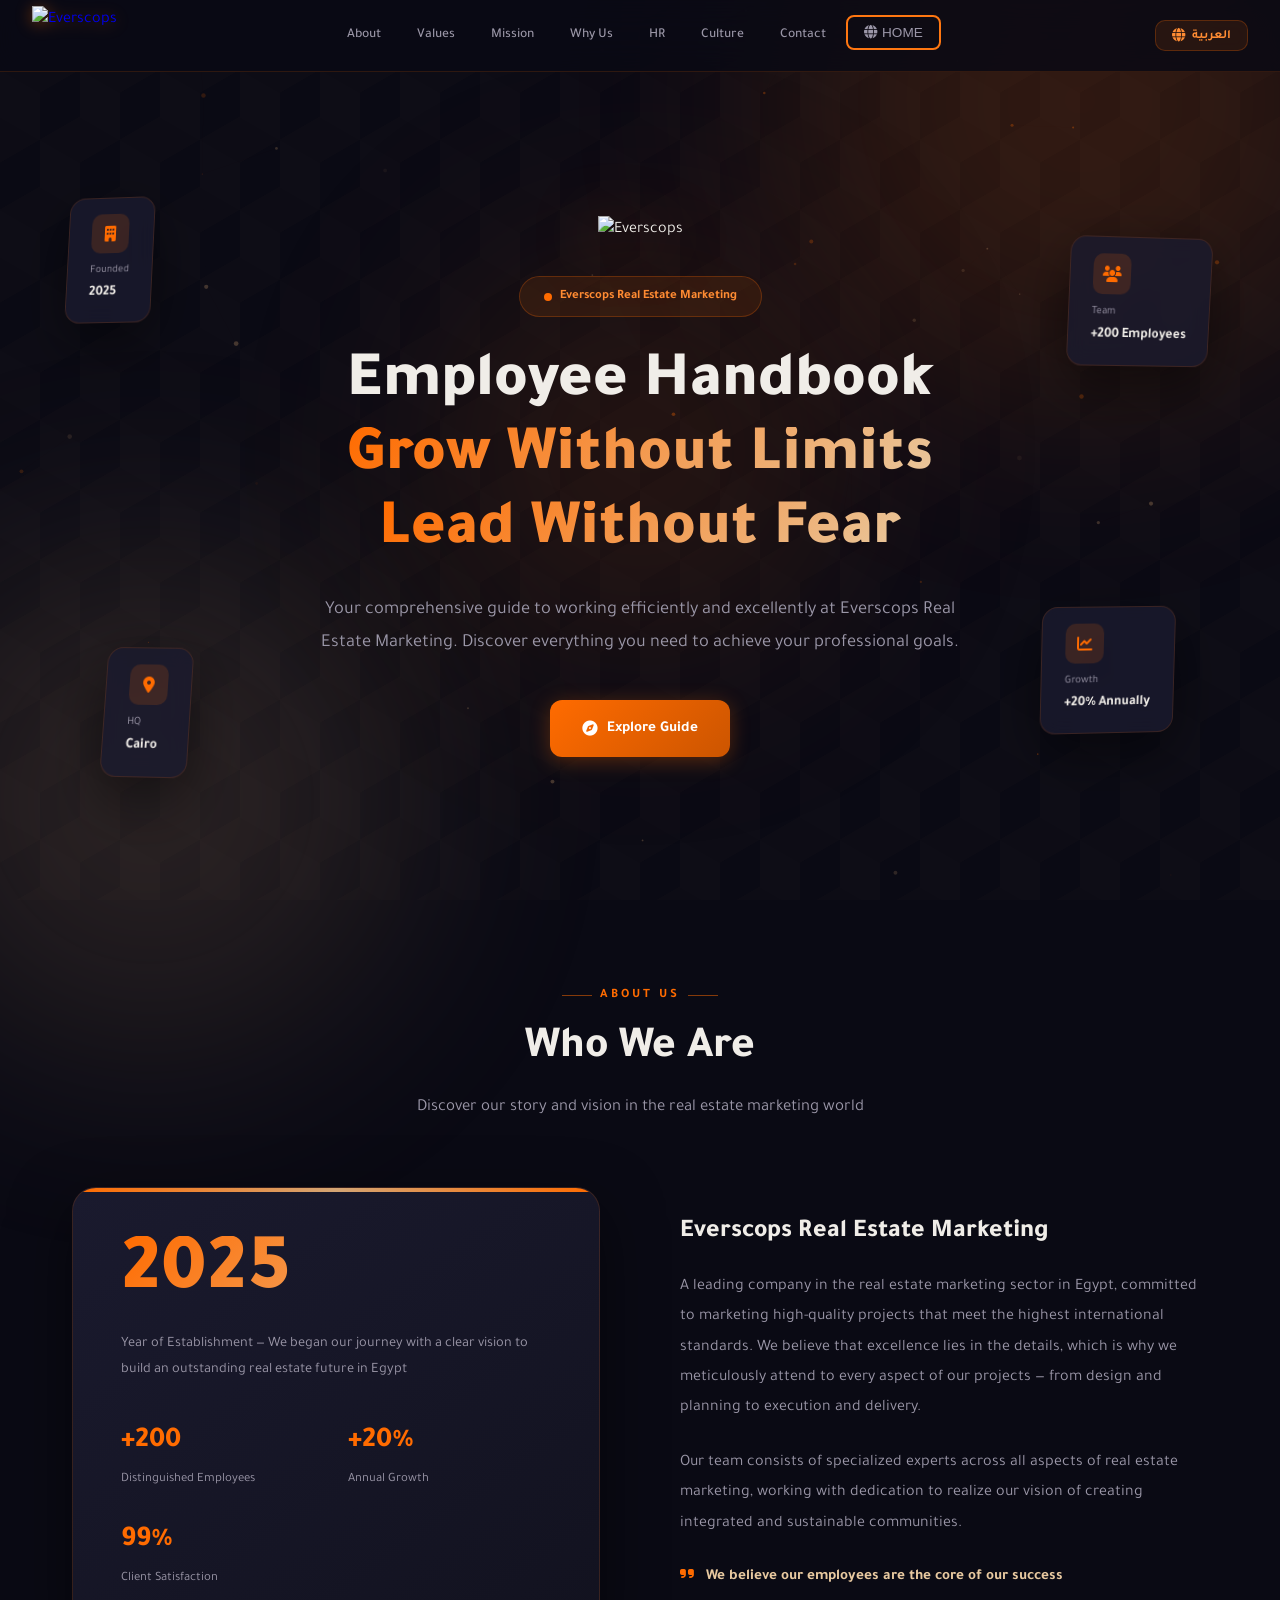
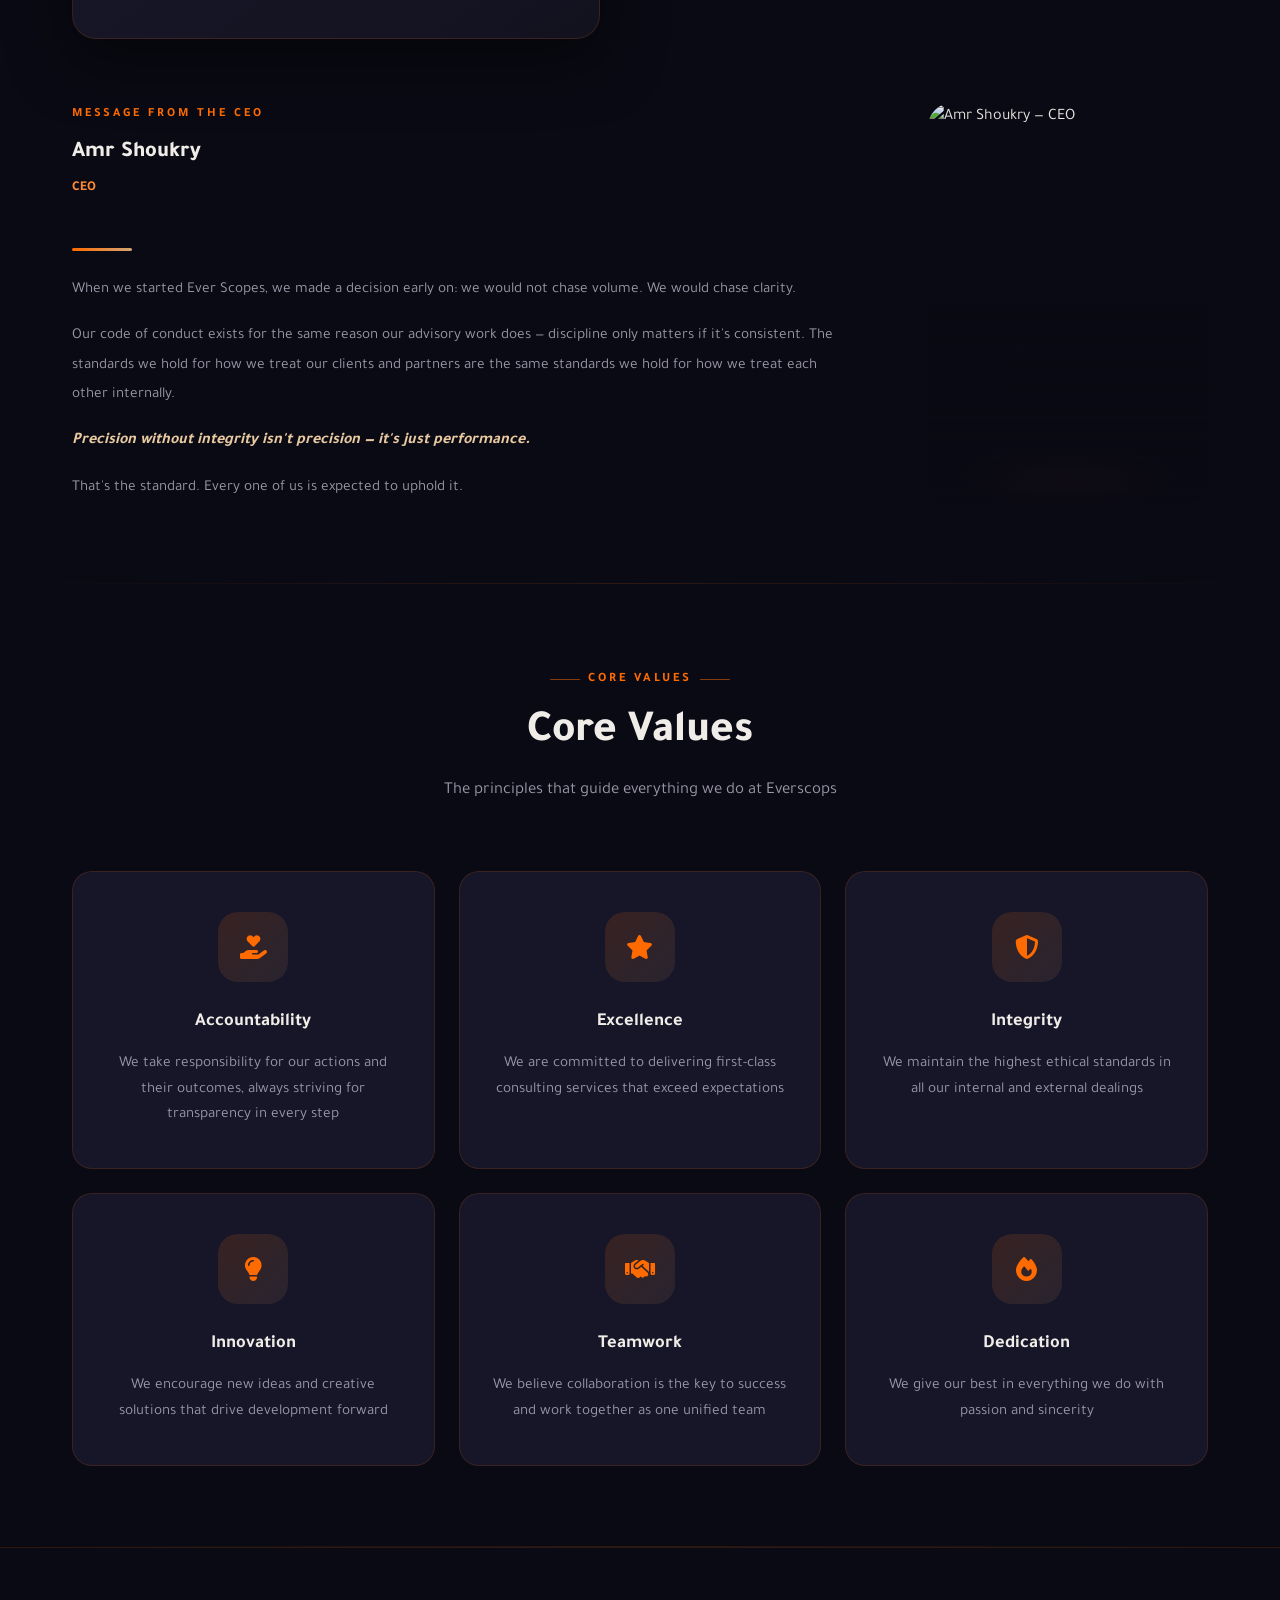
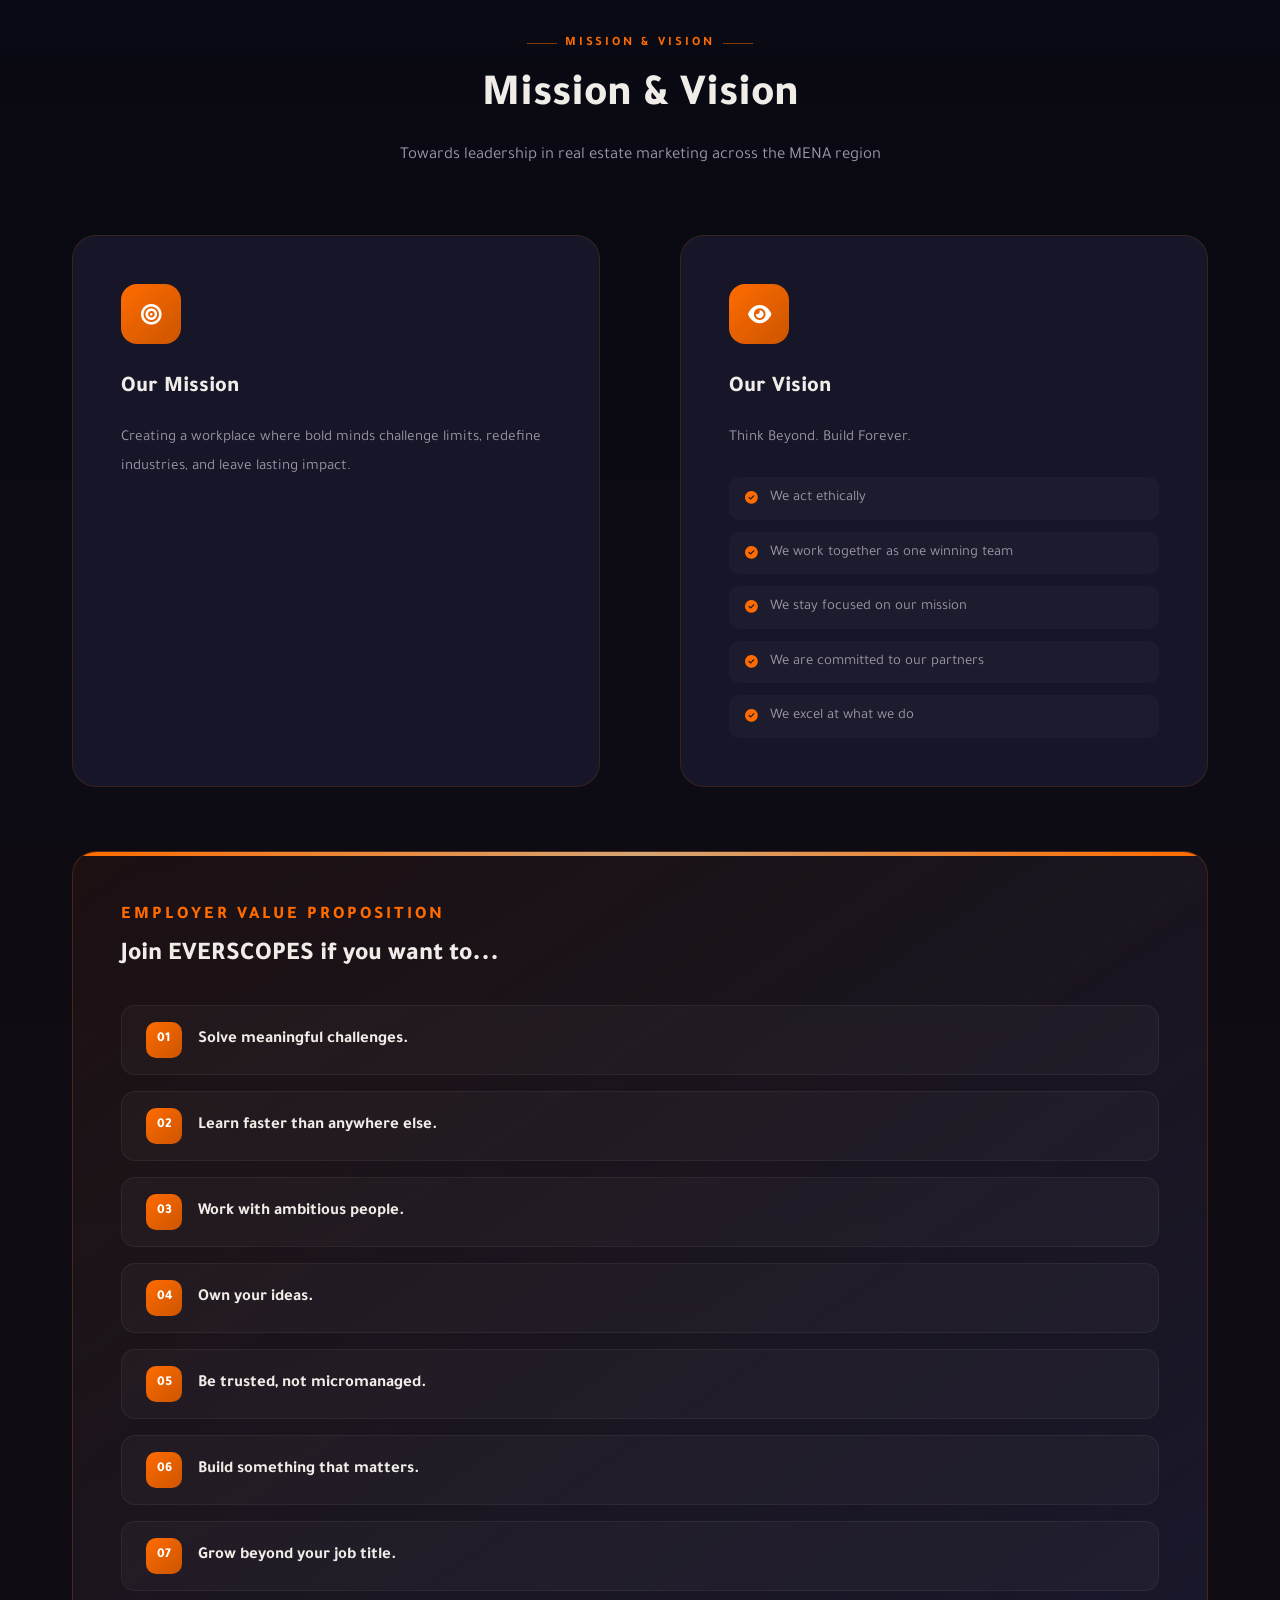
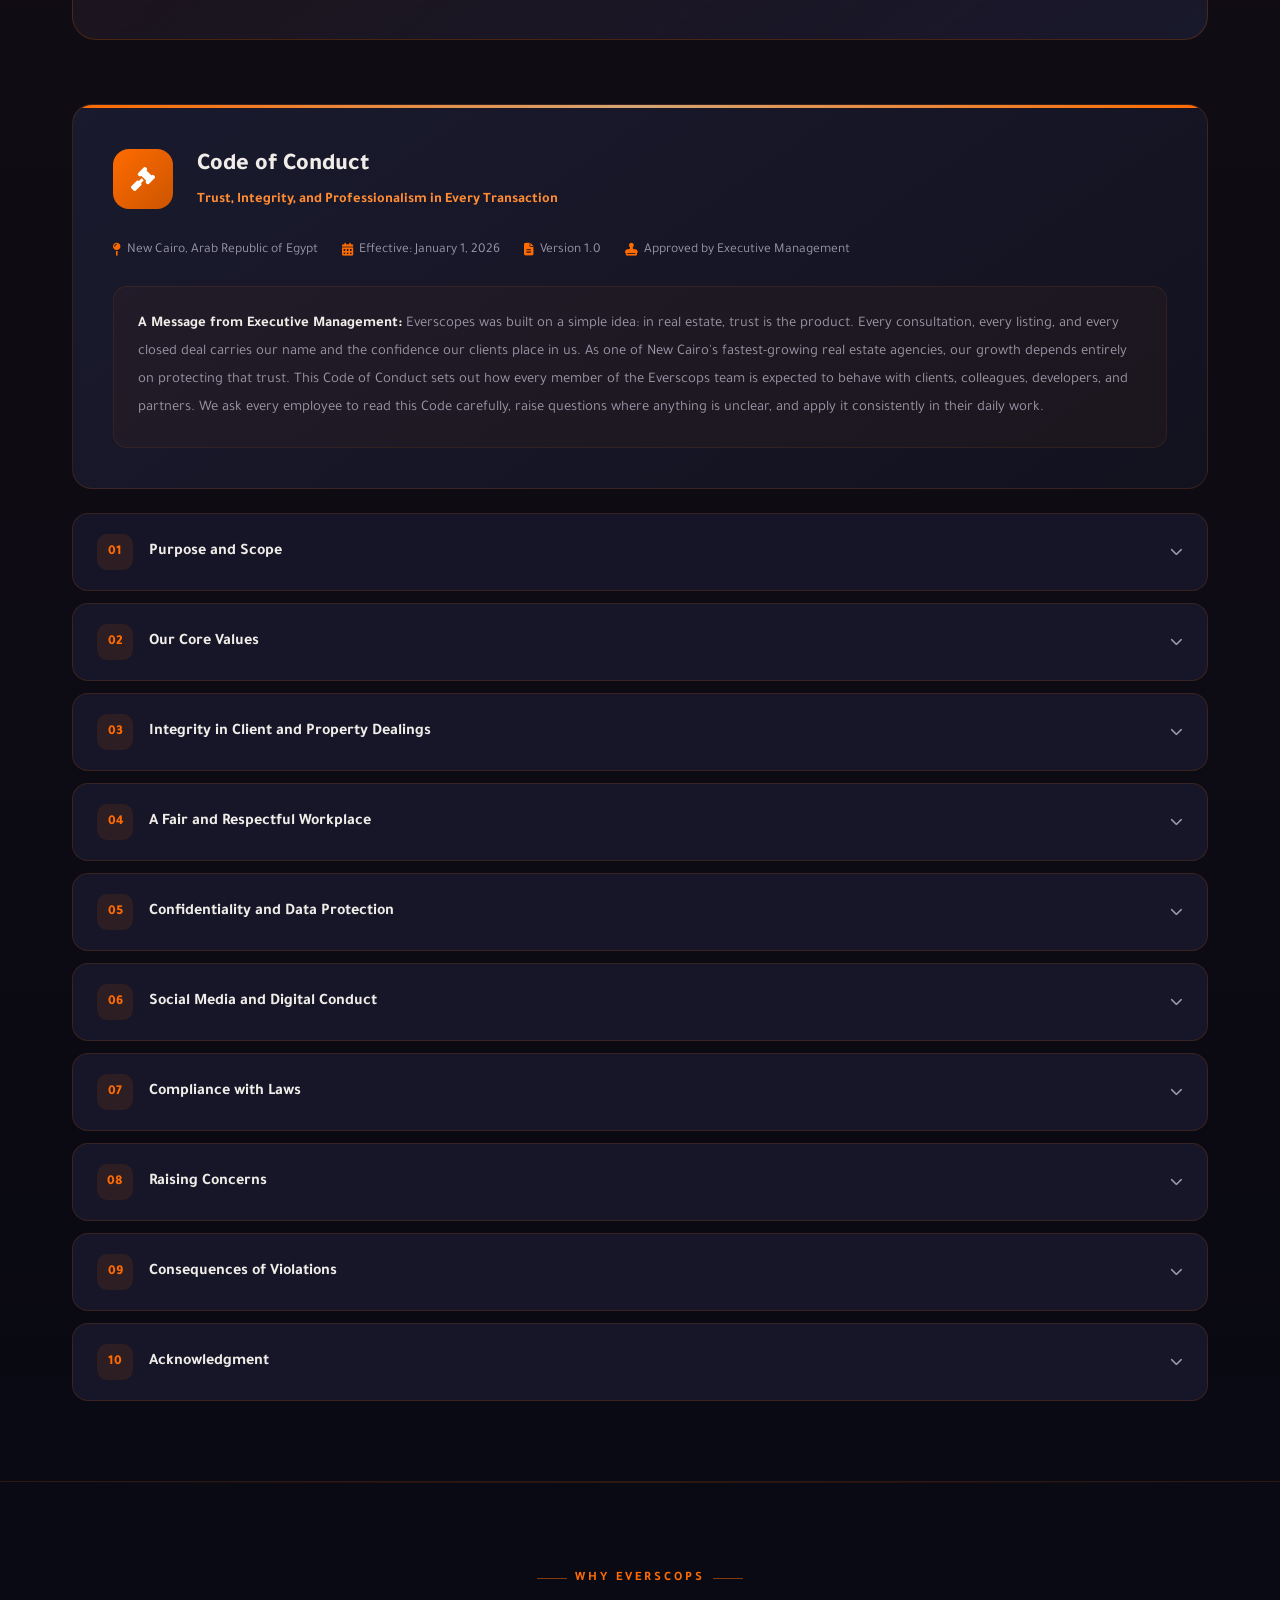
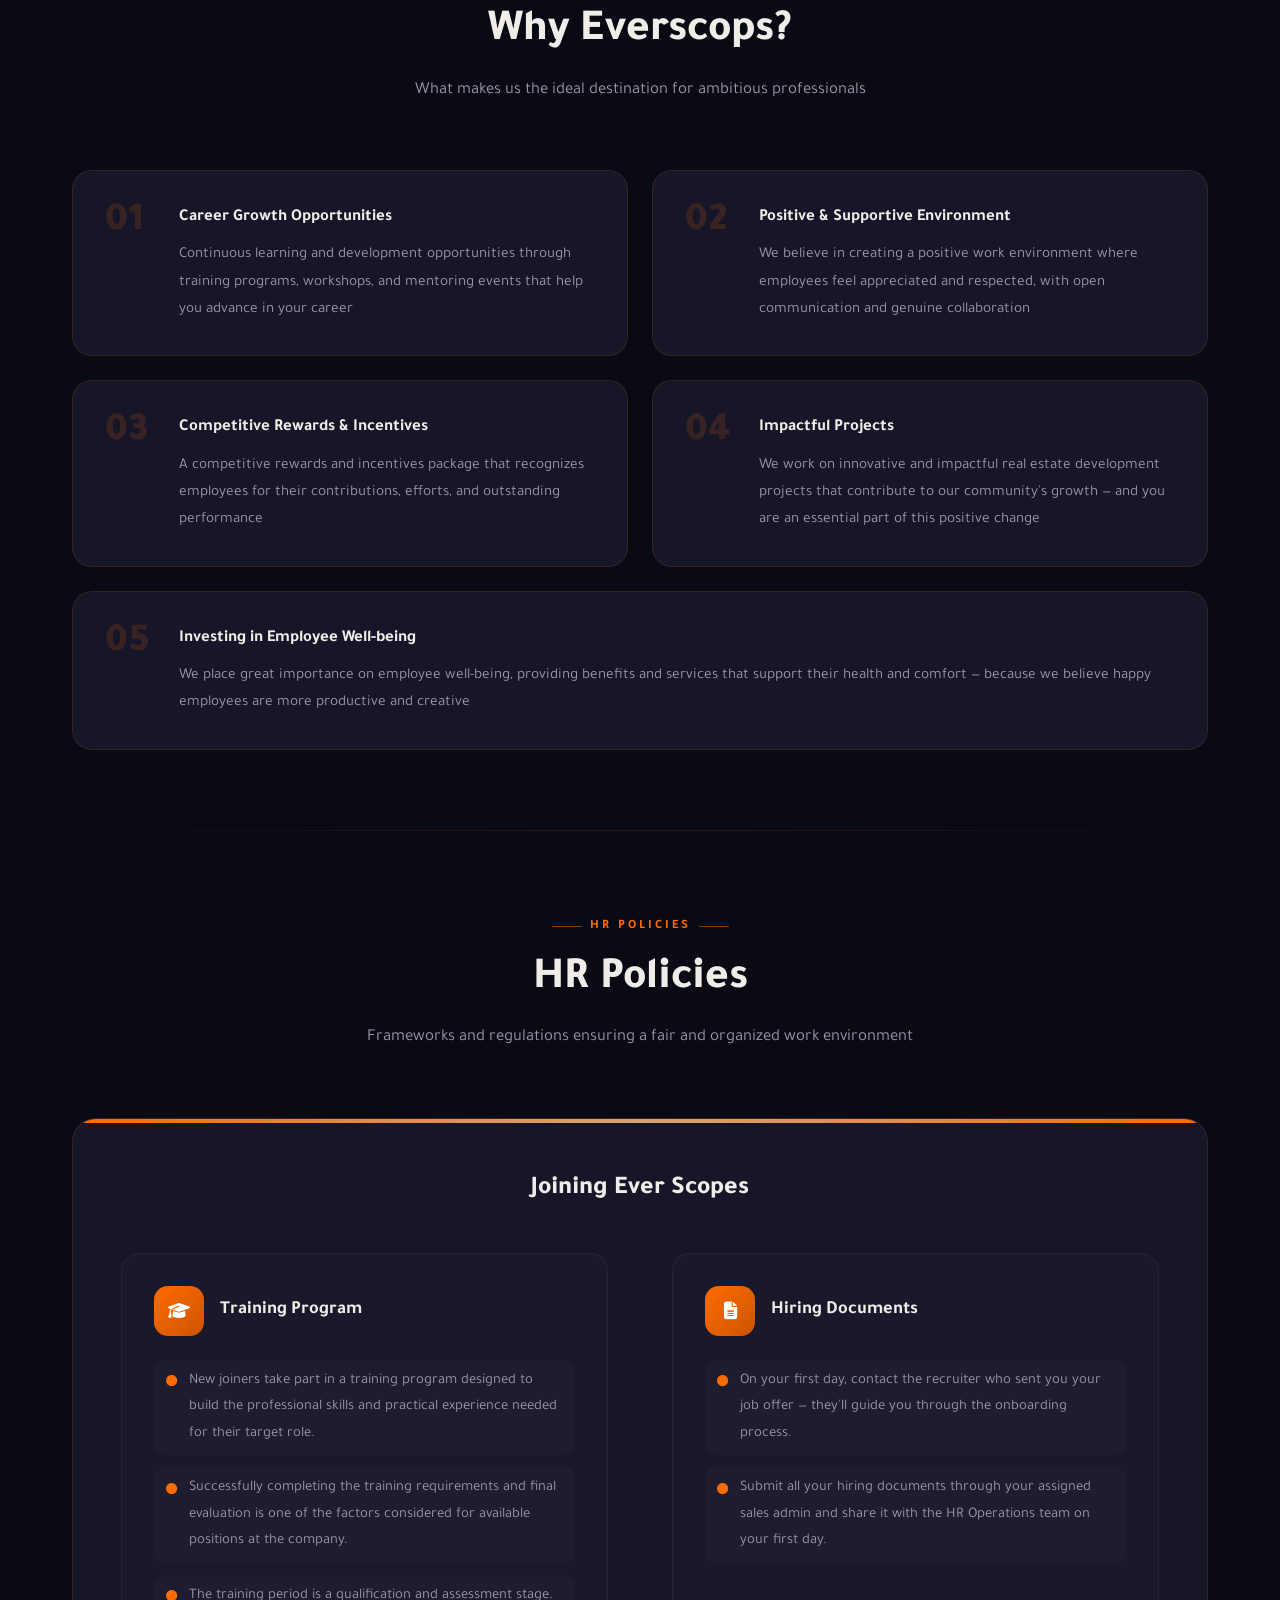
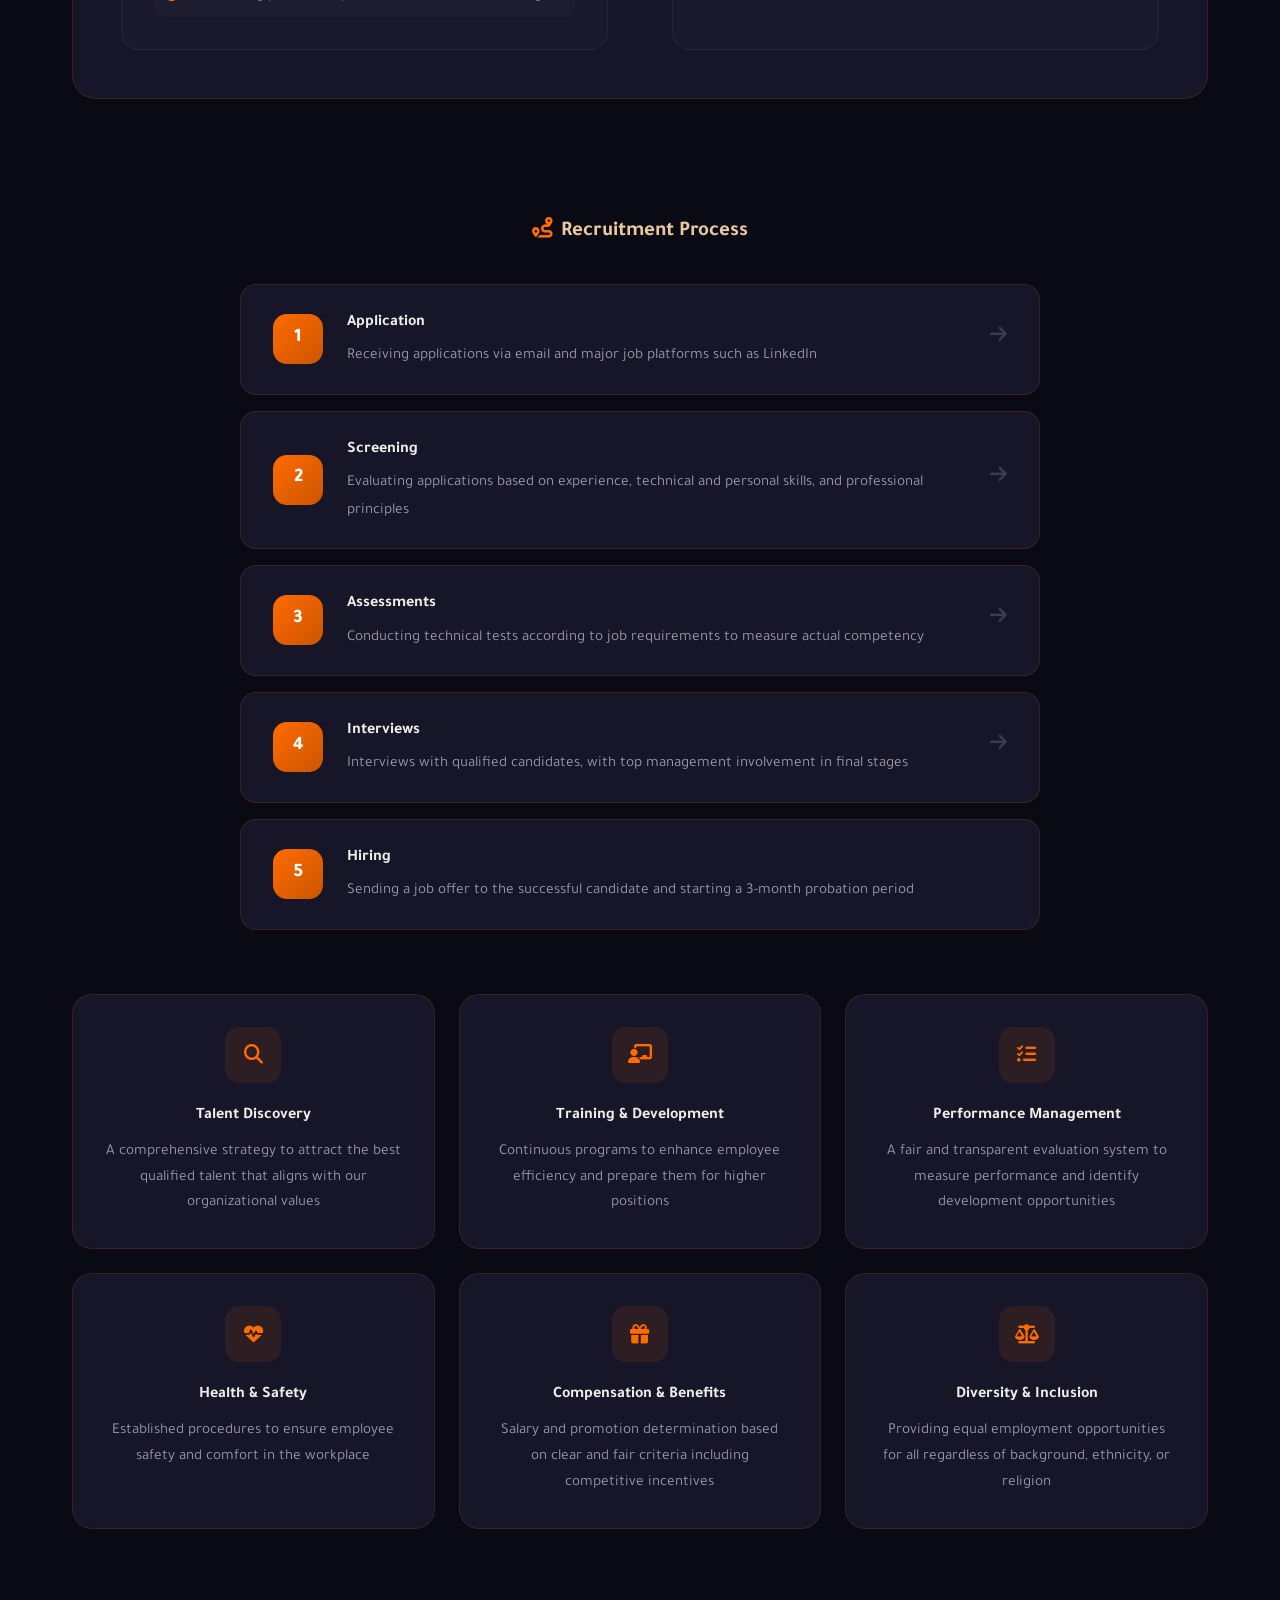
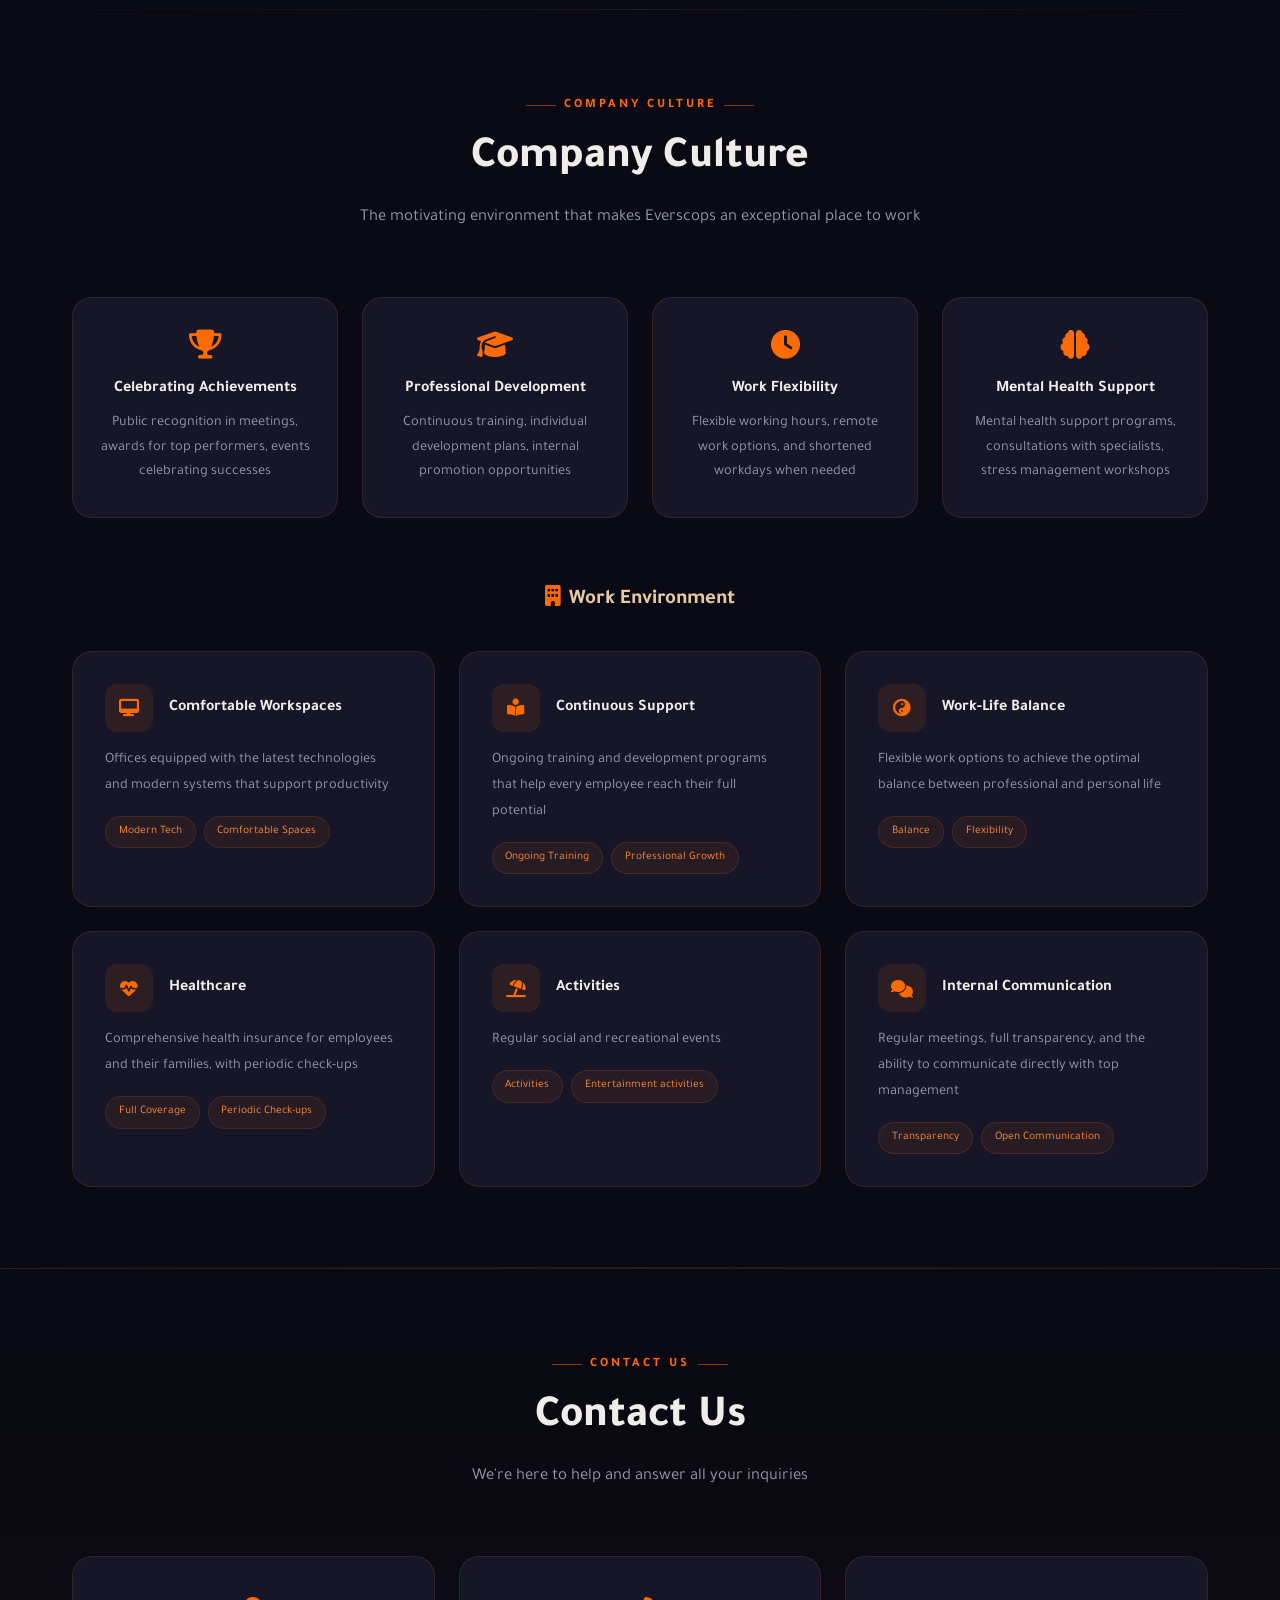
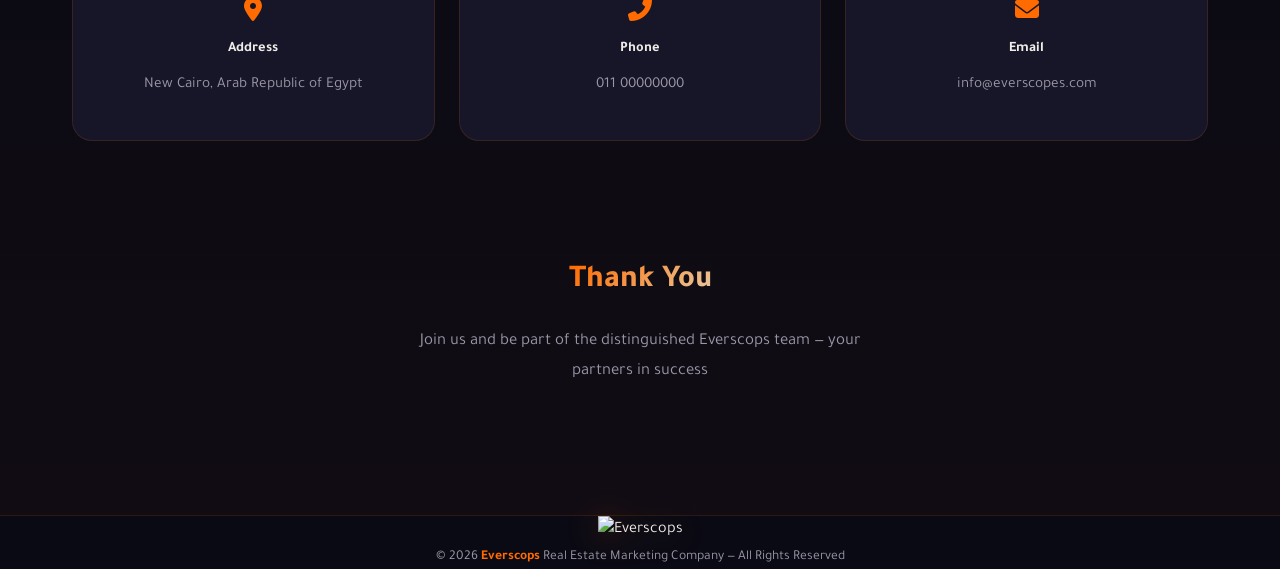
==== commit 542e6d75: "Update About.html" ====
--- a/About/About.html
+++ b/About/About.html
@@ -1017,6 +1017,31 @@
             <li><a href="#hr"><span class="tr" data-en="HR" data-ar="الموارد البشرية"></span></a></li>
             <li><a href="#culture"><span class="tr" data-en="Culture" data-ar="الثقافة"></span></a></li>
             <li><a href="#contact"><span class="tr" data-en="Contact" data-ar="تواصل"></span></a></li>
+
+
+            <div class="about-stat-value">
+  <link rel="stylesheet" href="https://cdnjs.cloudflare.com/ajax/libs/font-awesome/6.4.0/css/all.min.css">
+
+  <style>
+    .btn-orange-lang {
+      align-items: center; gap: 10px; padding: 6px 18px;
+      color: #ff6b00; border: 2px solid #ff7711; border-radius: 20px;
+      font-family: sans-serif; font-size: 14px; font-weight: bold; cursor: pointer;
+      transition: all 0.3s ease; text-decoration: none;
+    }
+    .btn-orange-lang:hover { background: #e65c007c; border-color: #ff660067; transform: scale(1.02); }
+    .btn-orange-lang:active { background: #cc5200; transform: scale(0.98); }
+    .btn-orange-lang a { color: inherit; text-decoration: none; }
+  </style>
+
+  <a href="../index.html" class="btn-orange-lang">
+    <i class="fas fa-globe"></i>
+    <span data-i18n="hero_cta3">HOME</span>
+  </a>
+</div>
+
+
+            
         </ul>
         <div class="nav-right">
             <button class="lang-toggle" id="langToggle" aria-label="Switch language">
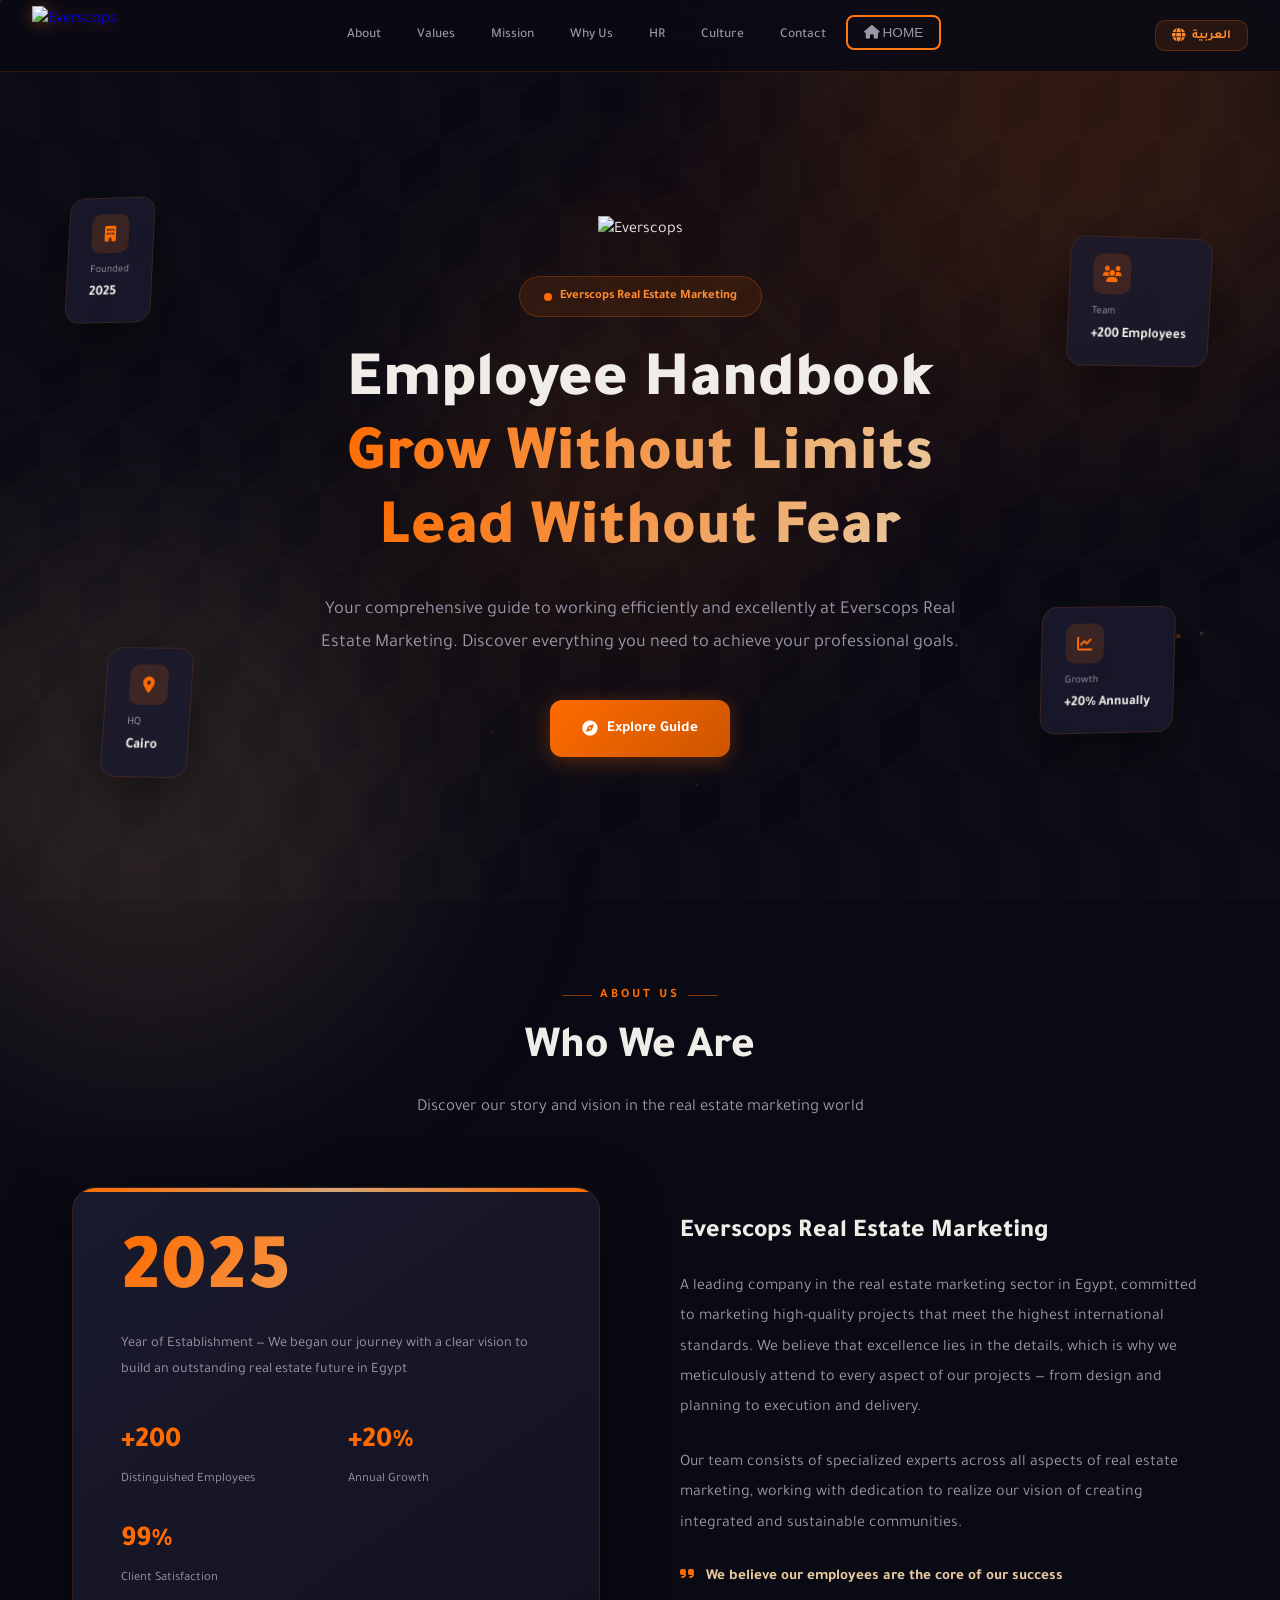
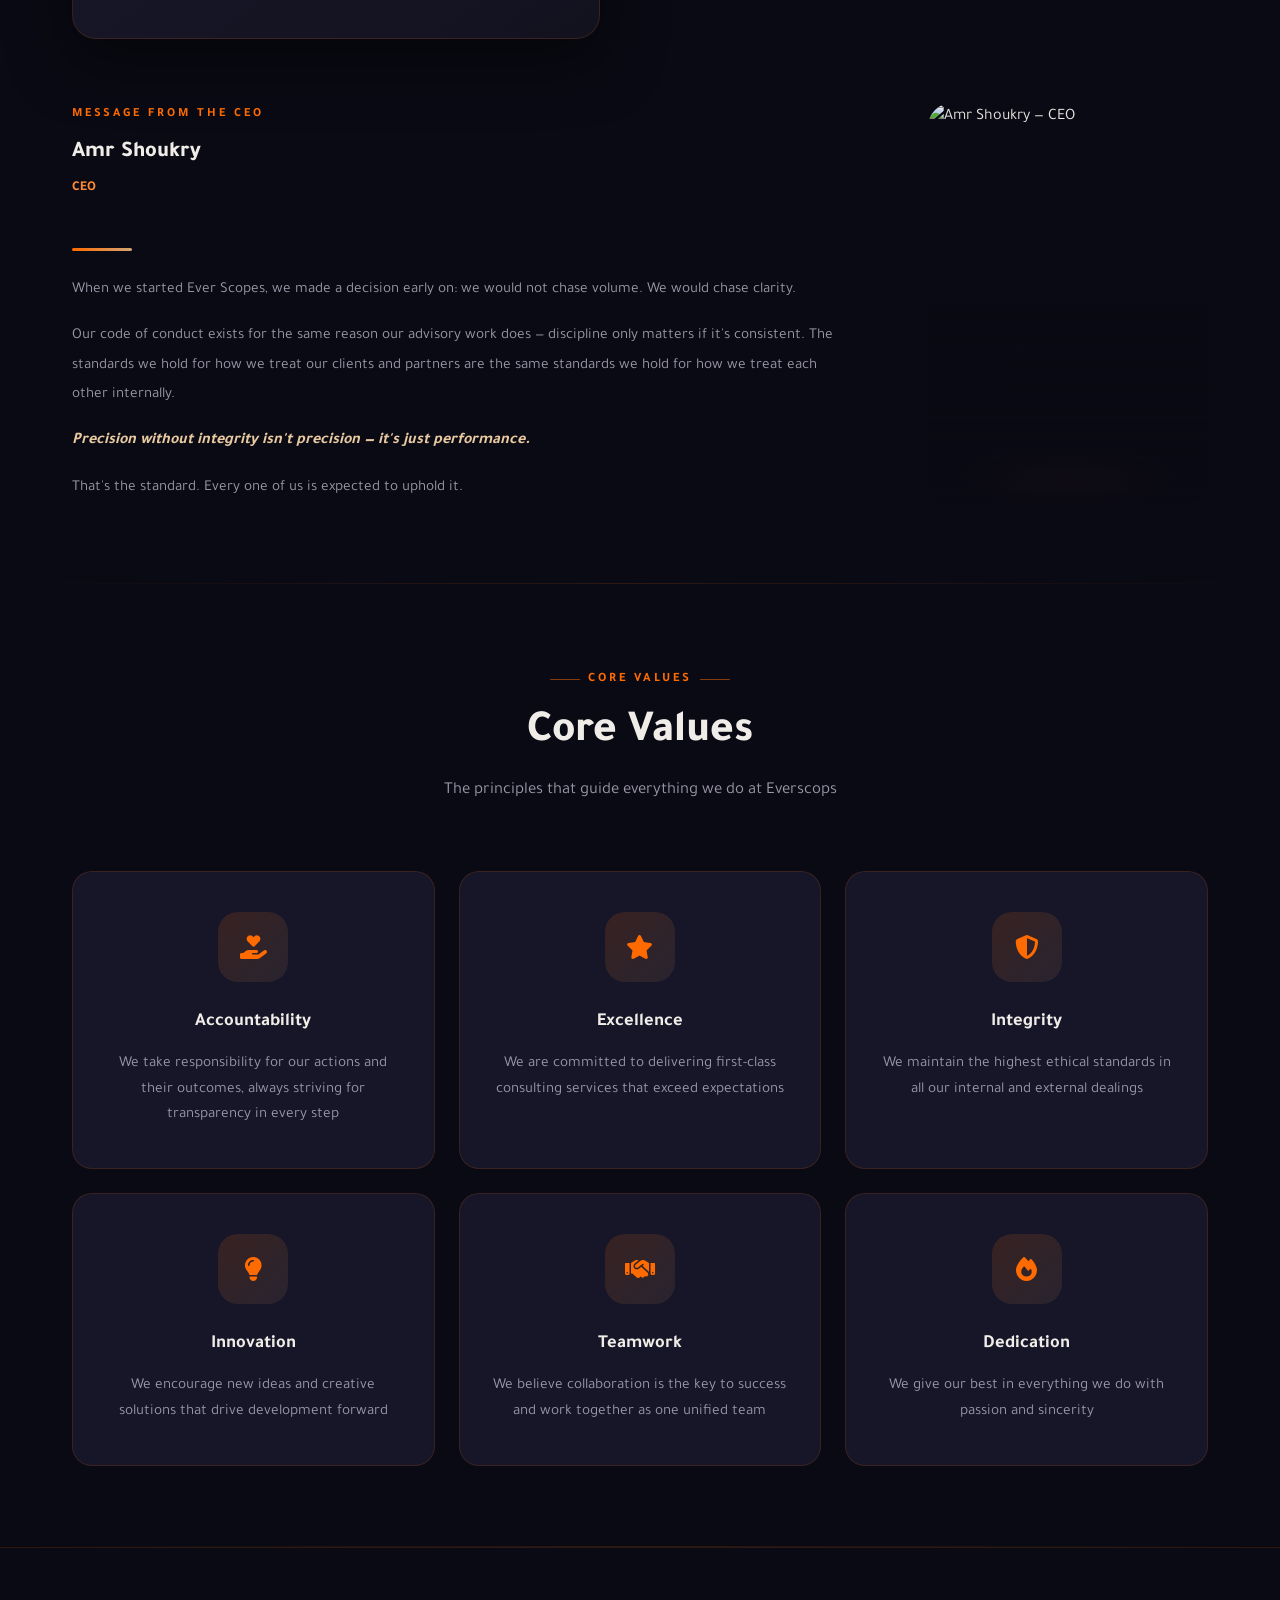
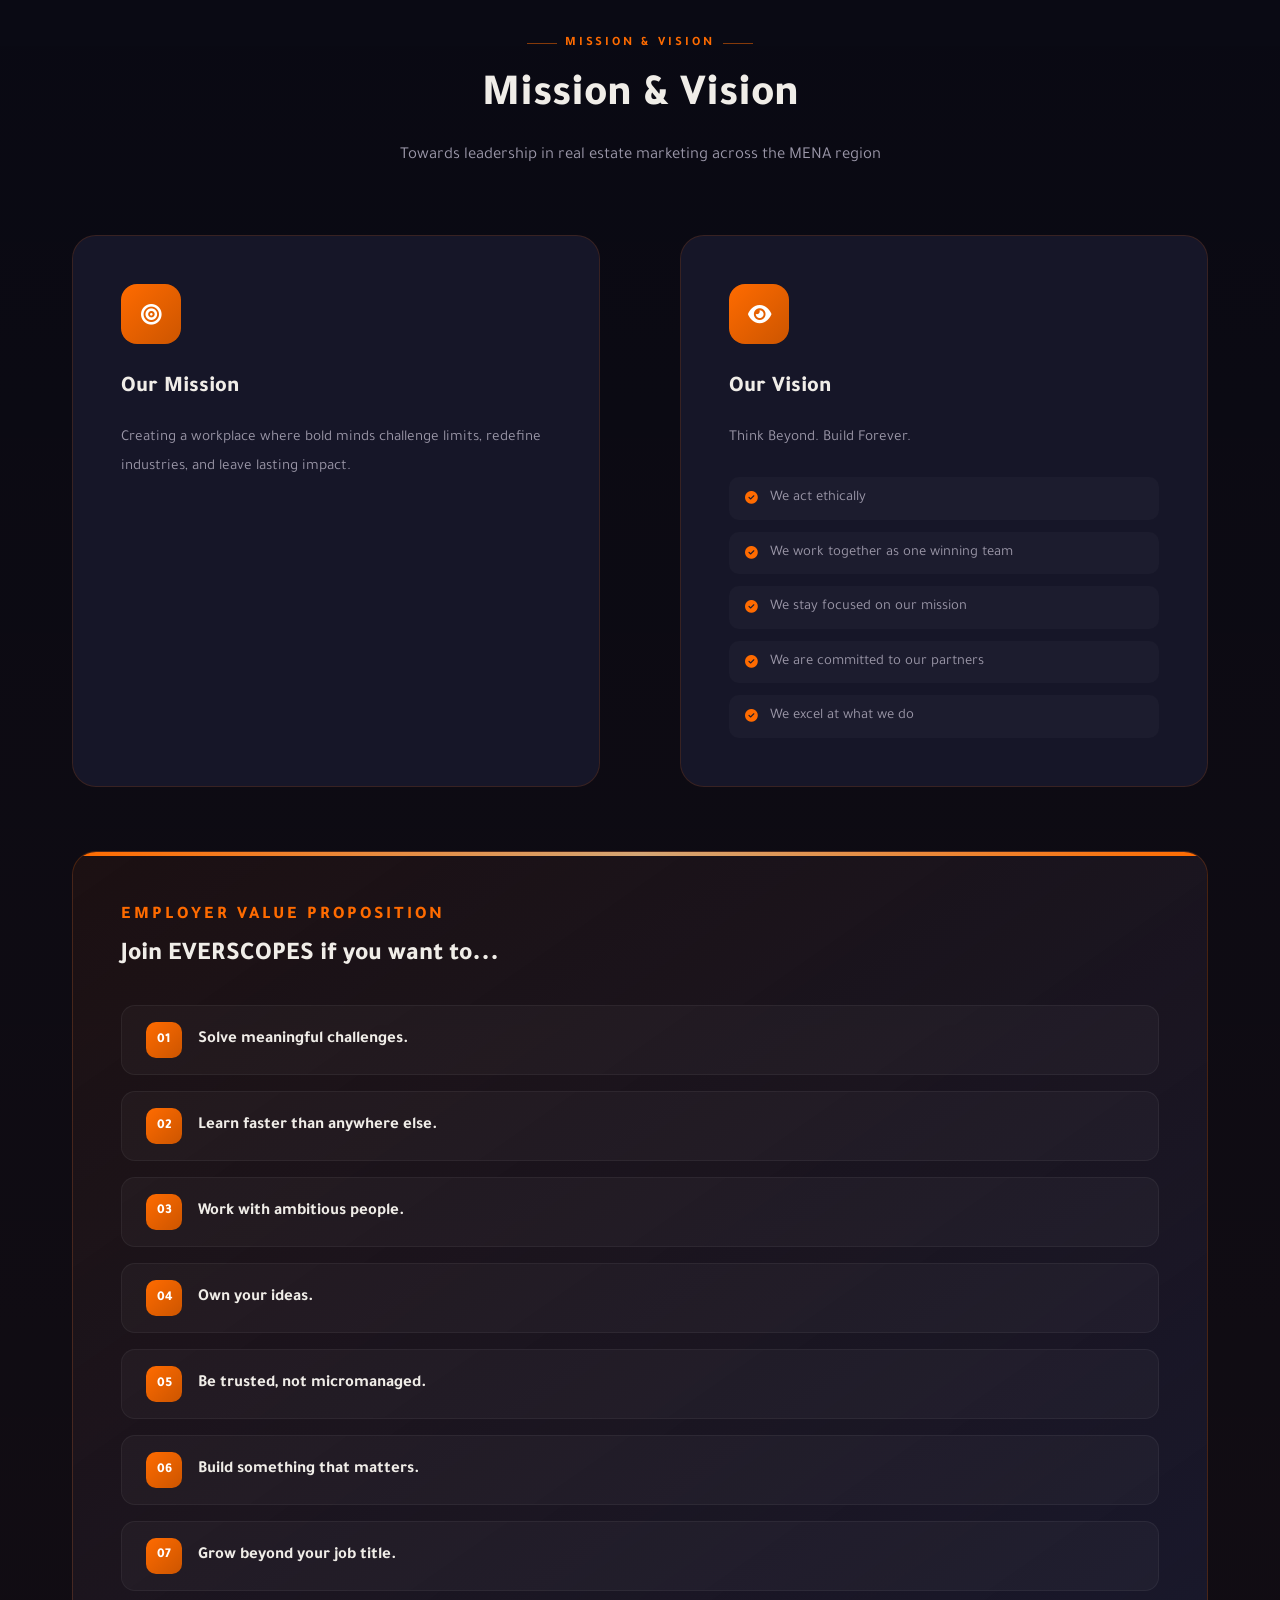
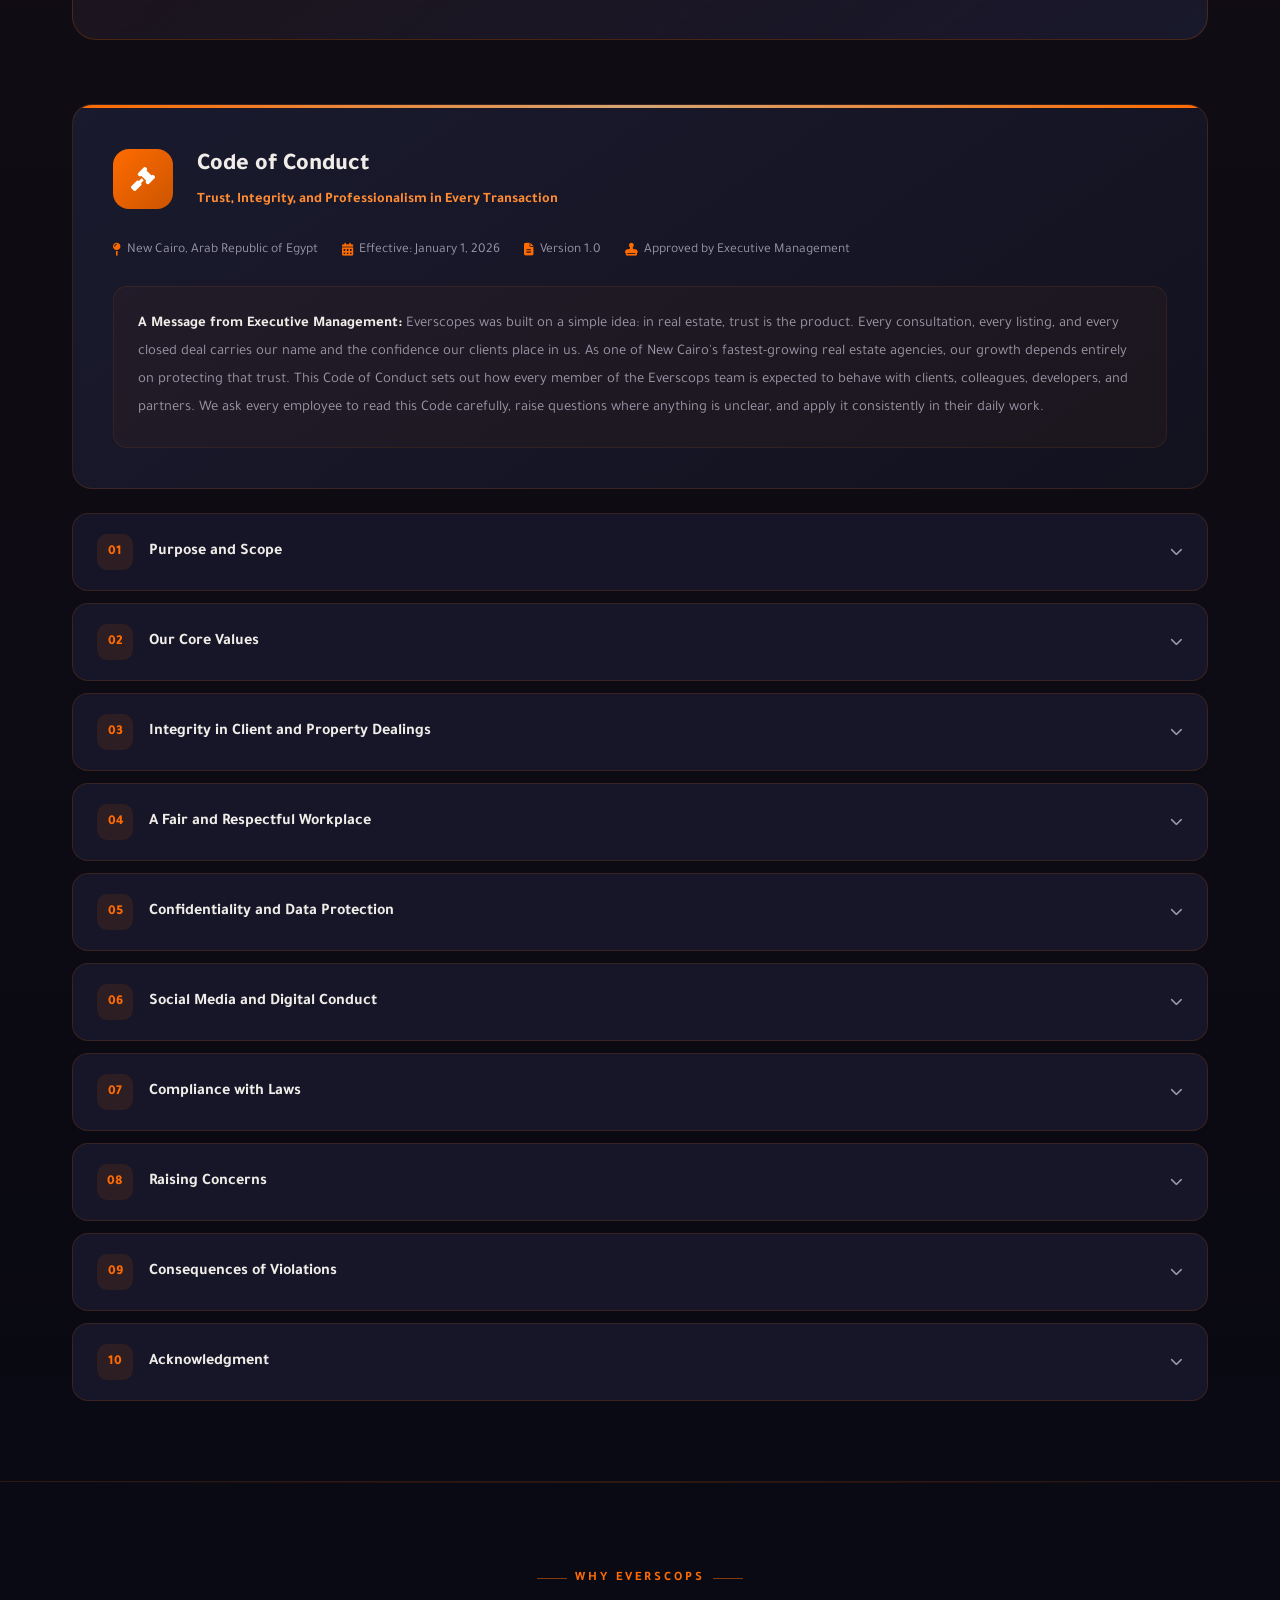
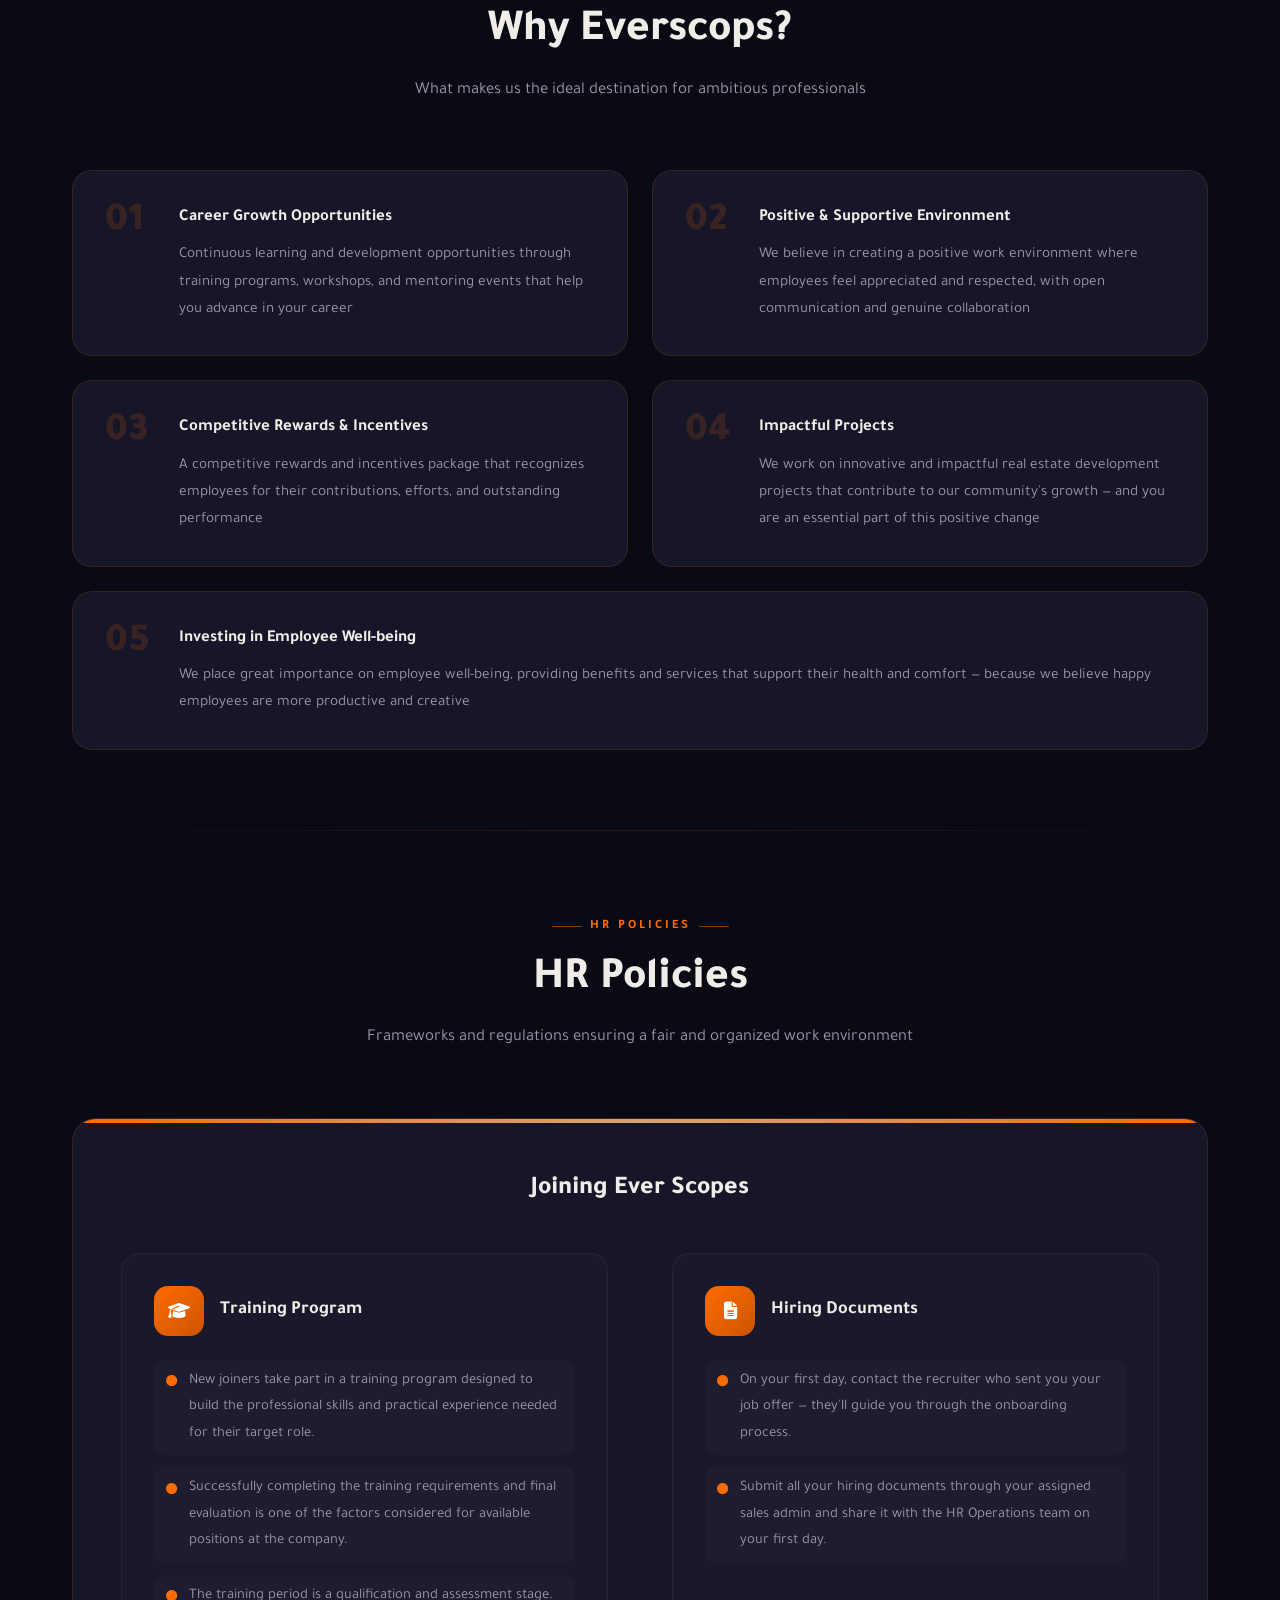
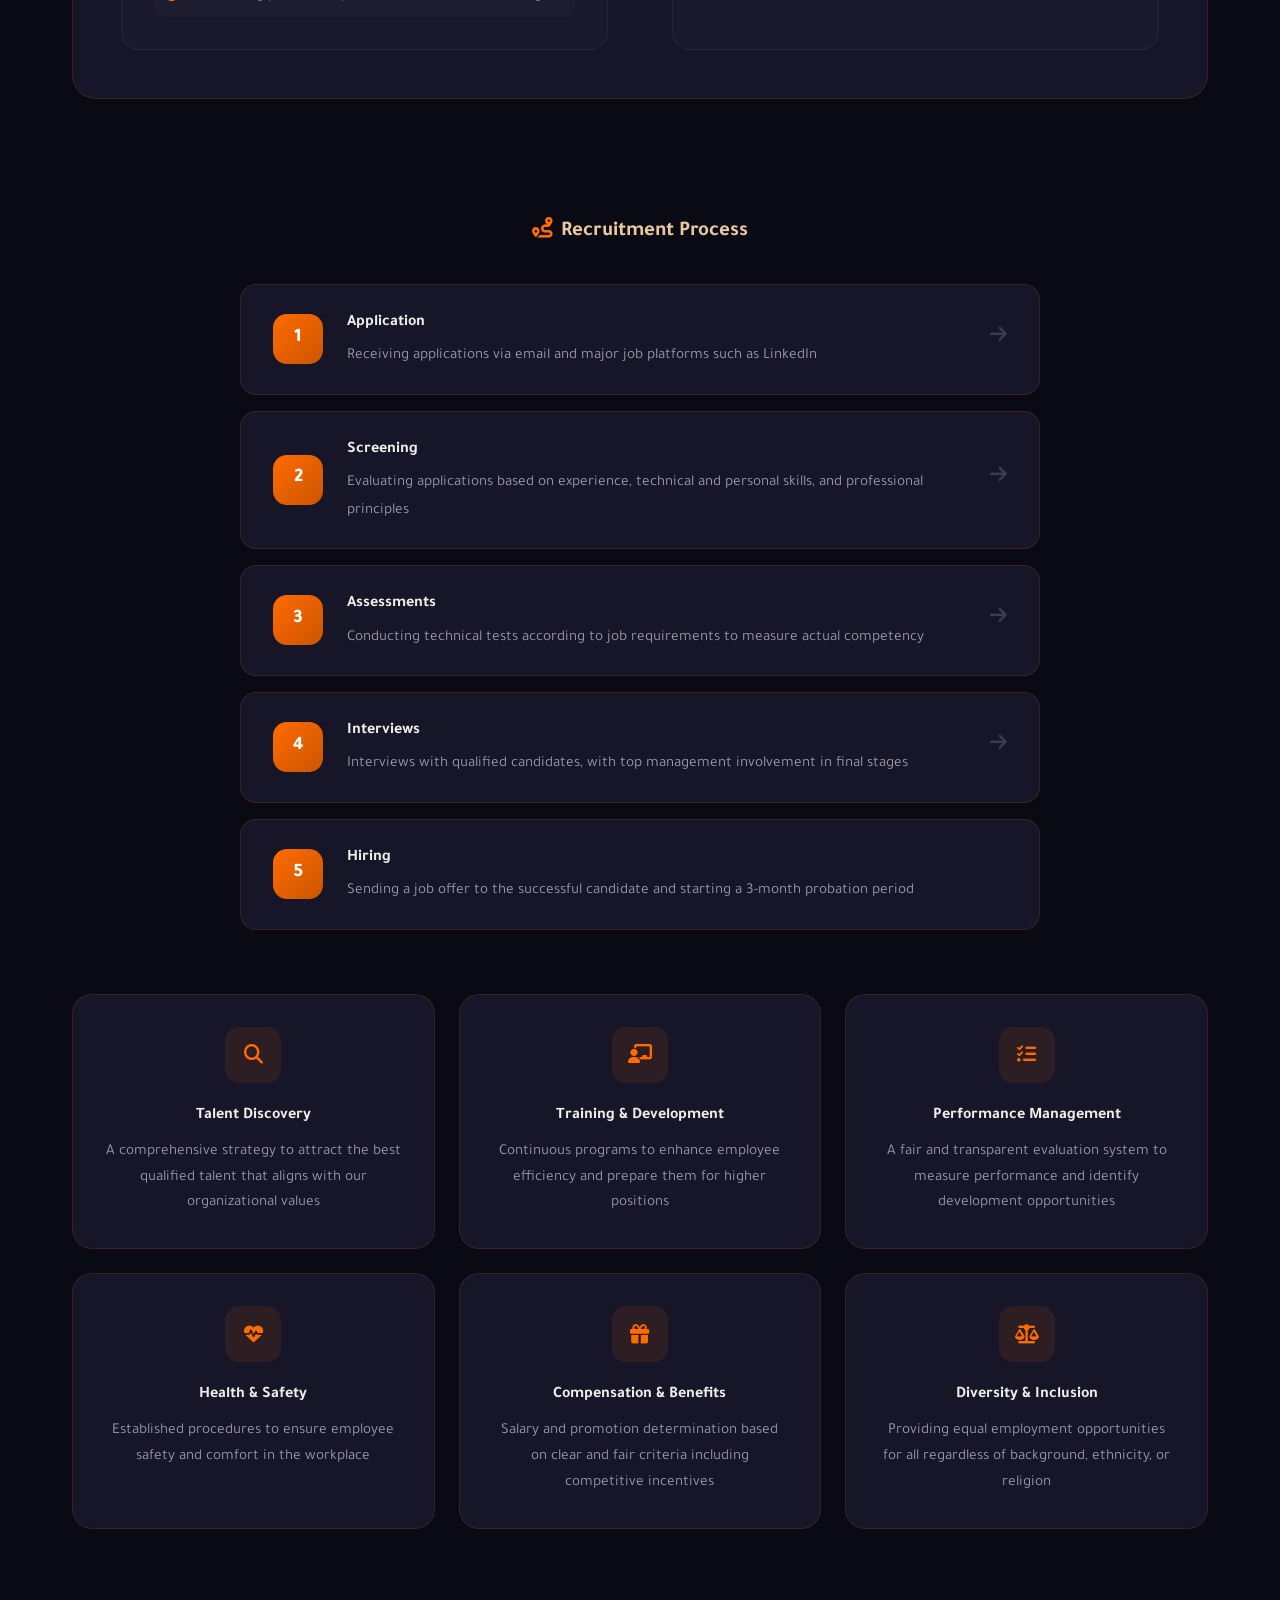
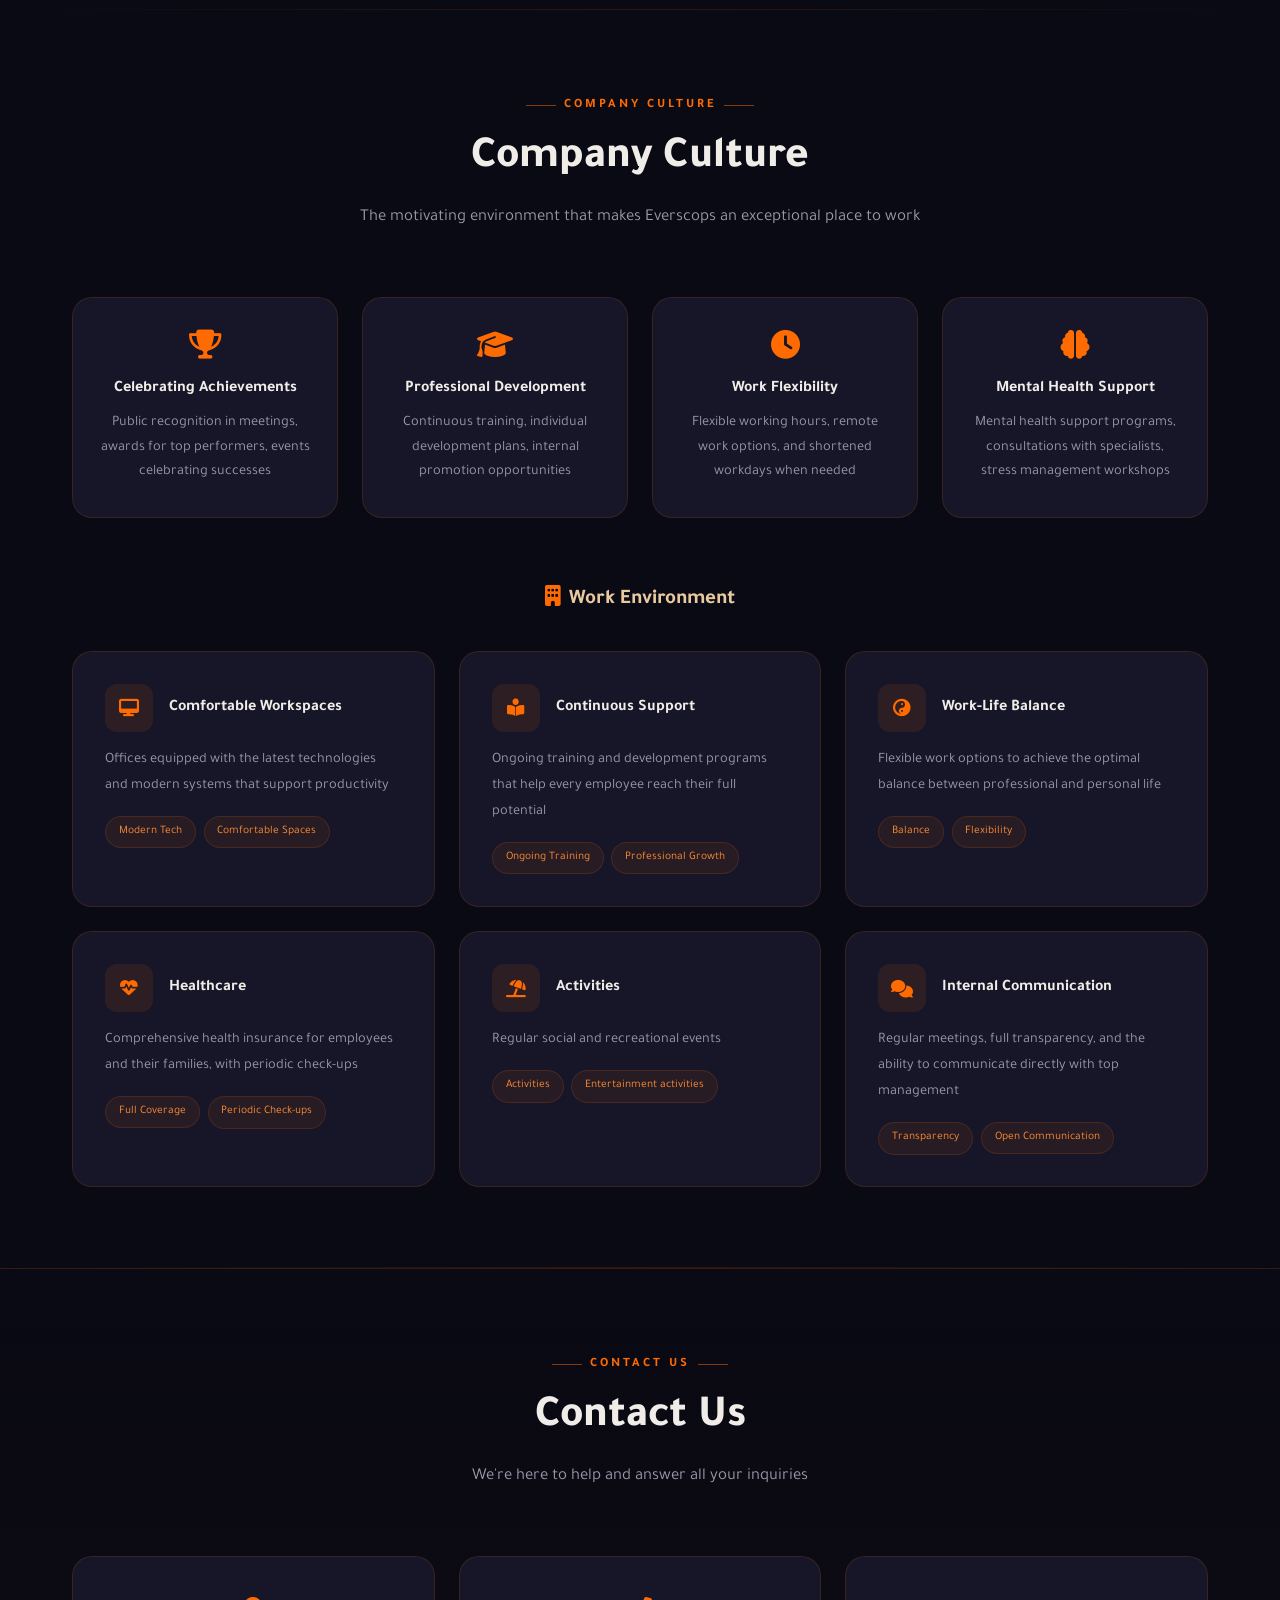
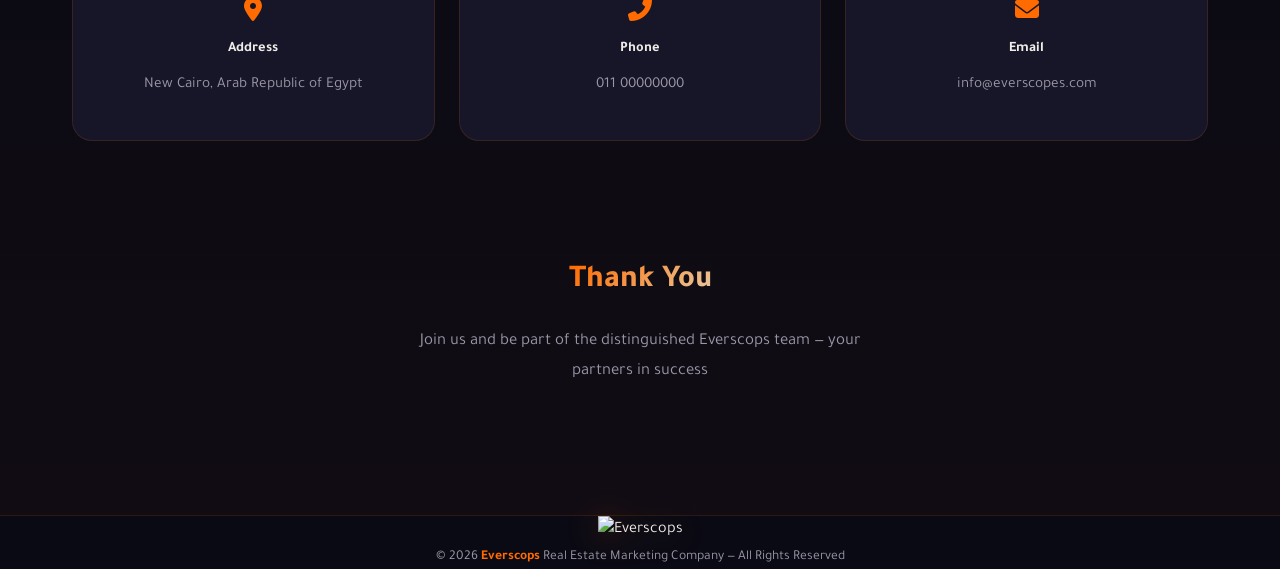
==== commit a5c51422: "Update About.html" ====
--- a/About/About.html
+++ b/About/About.html
@@ -1035,7 +1035,7 @@
   </style>
 
   <a href="../index.html" class="btn-orange-lang">
-    <i class="fas fa-globe"></i>
+    <i class="fas fa-home"></i>
     <span data-i18n="hero_cta3">HOME</span>
   </a>
 </div>
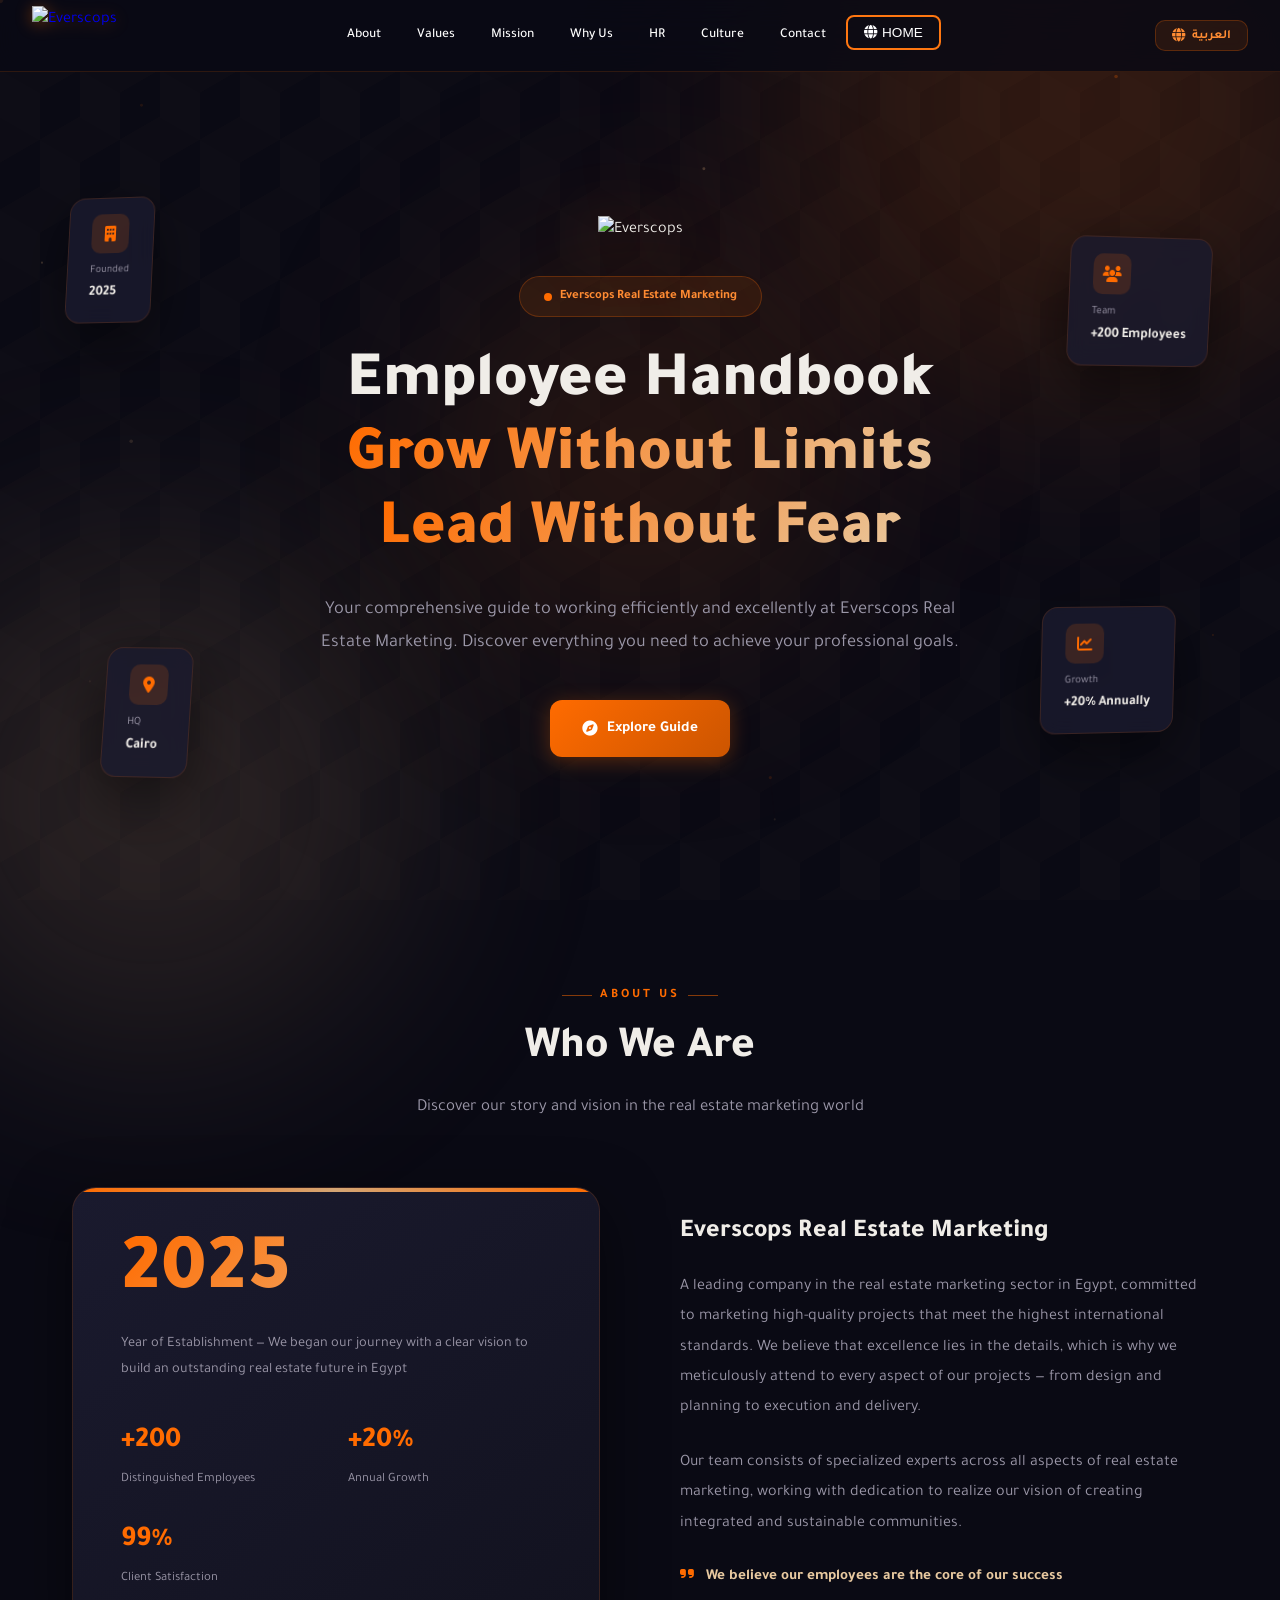
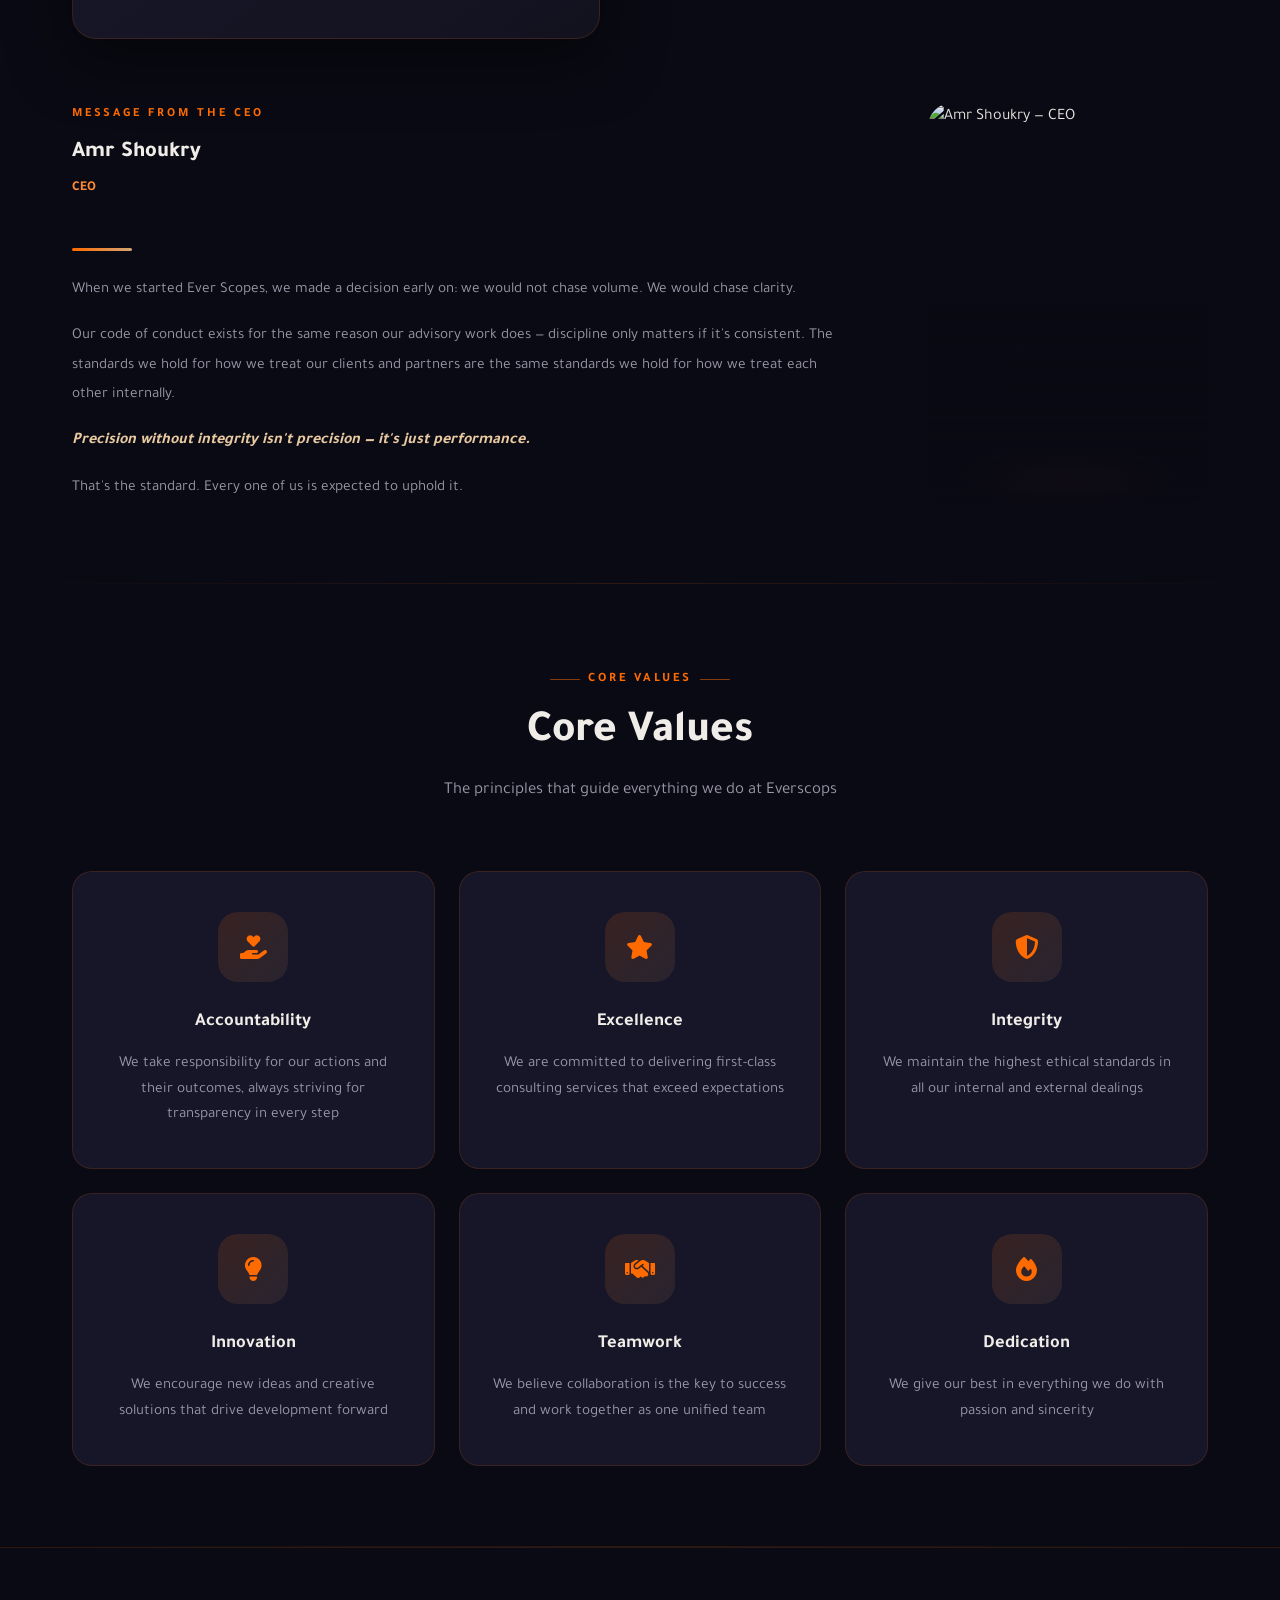
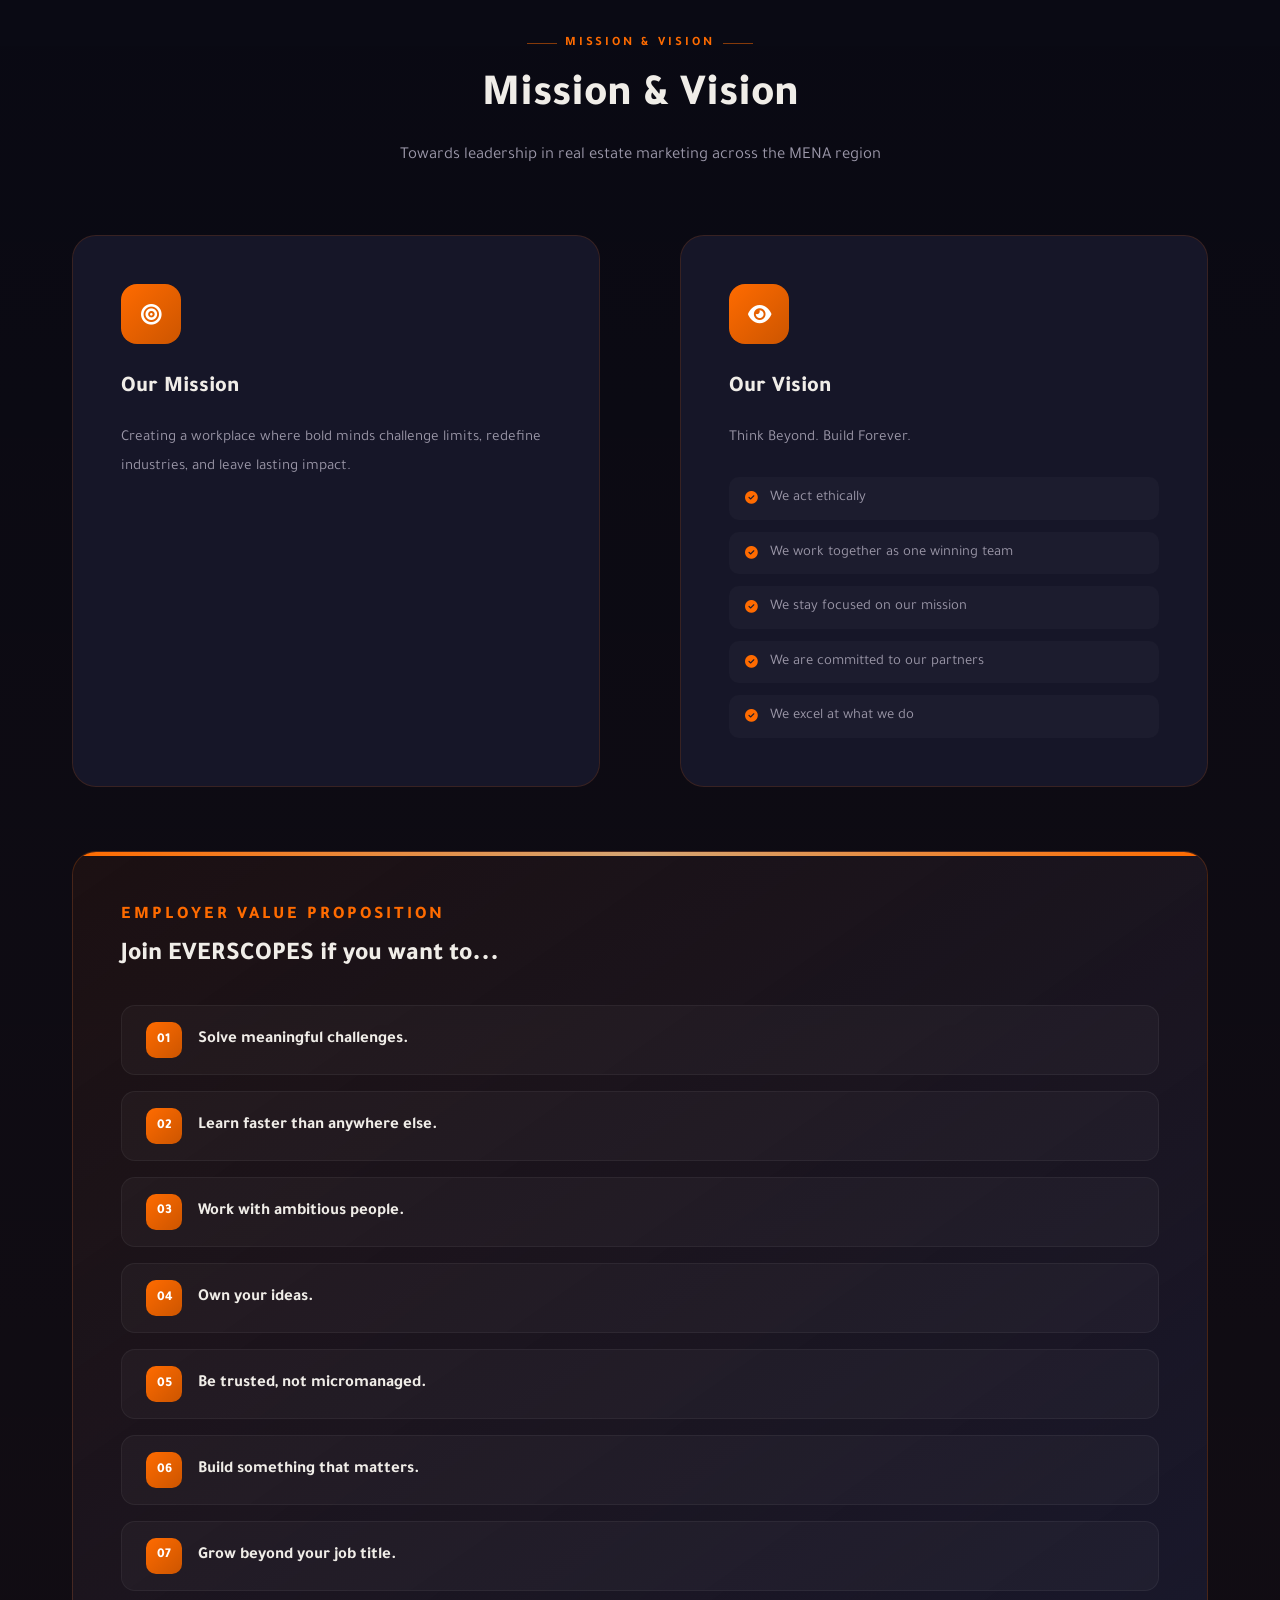
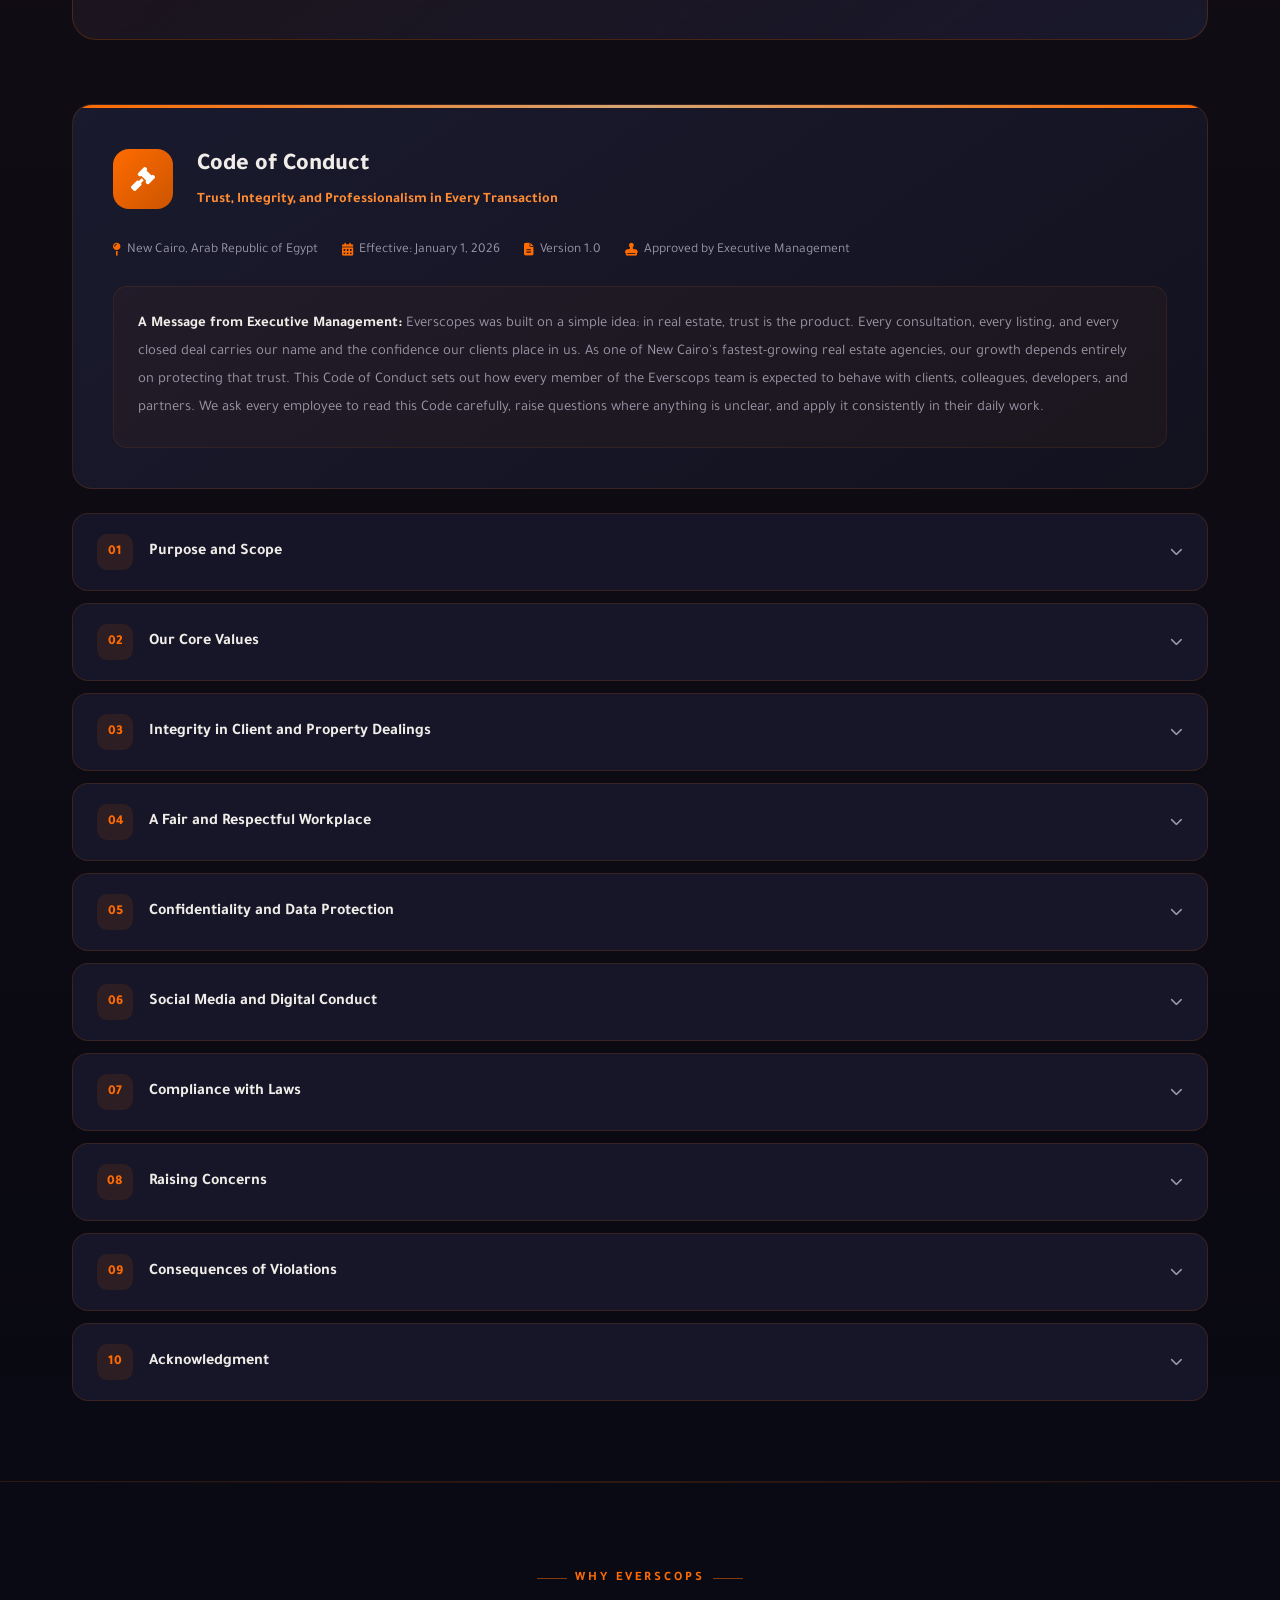
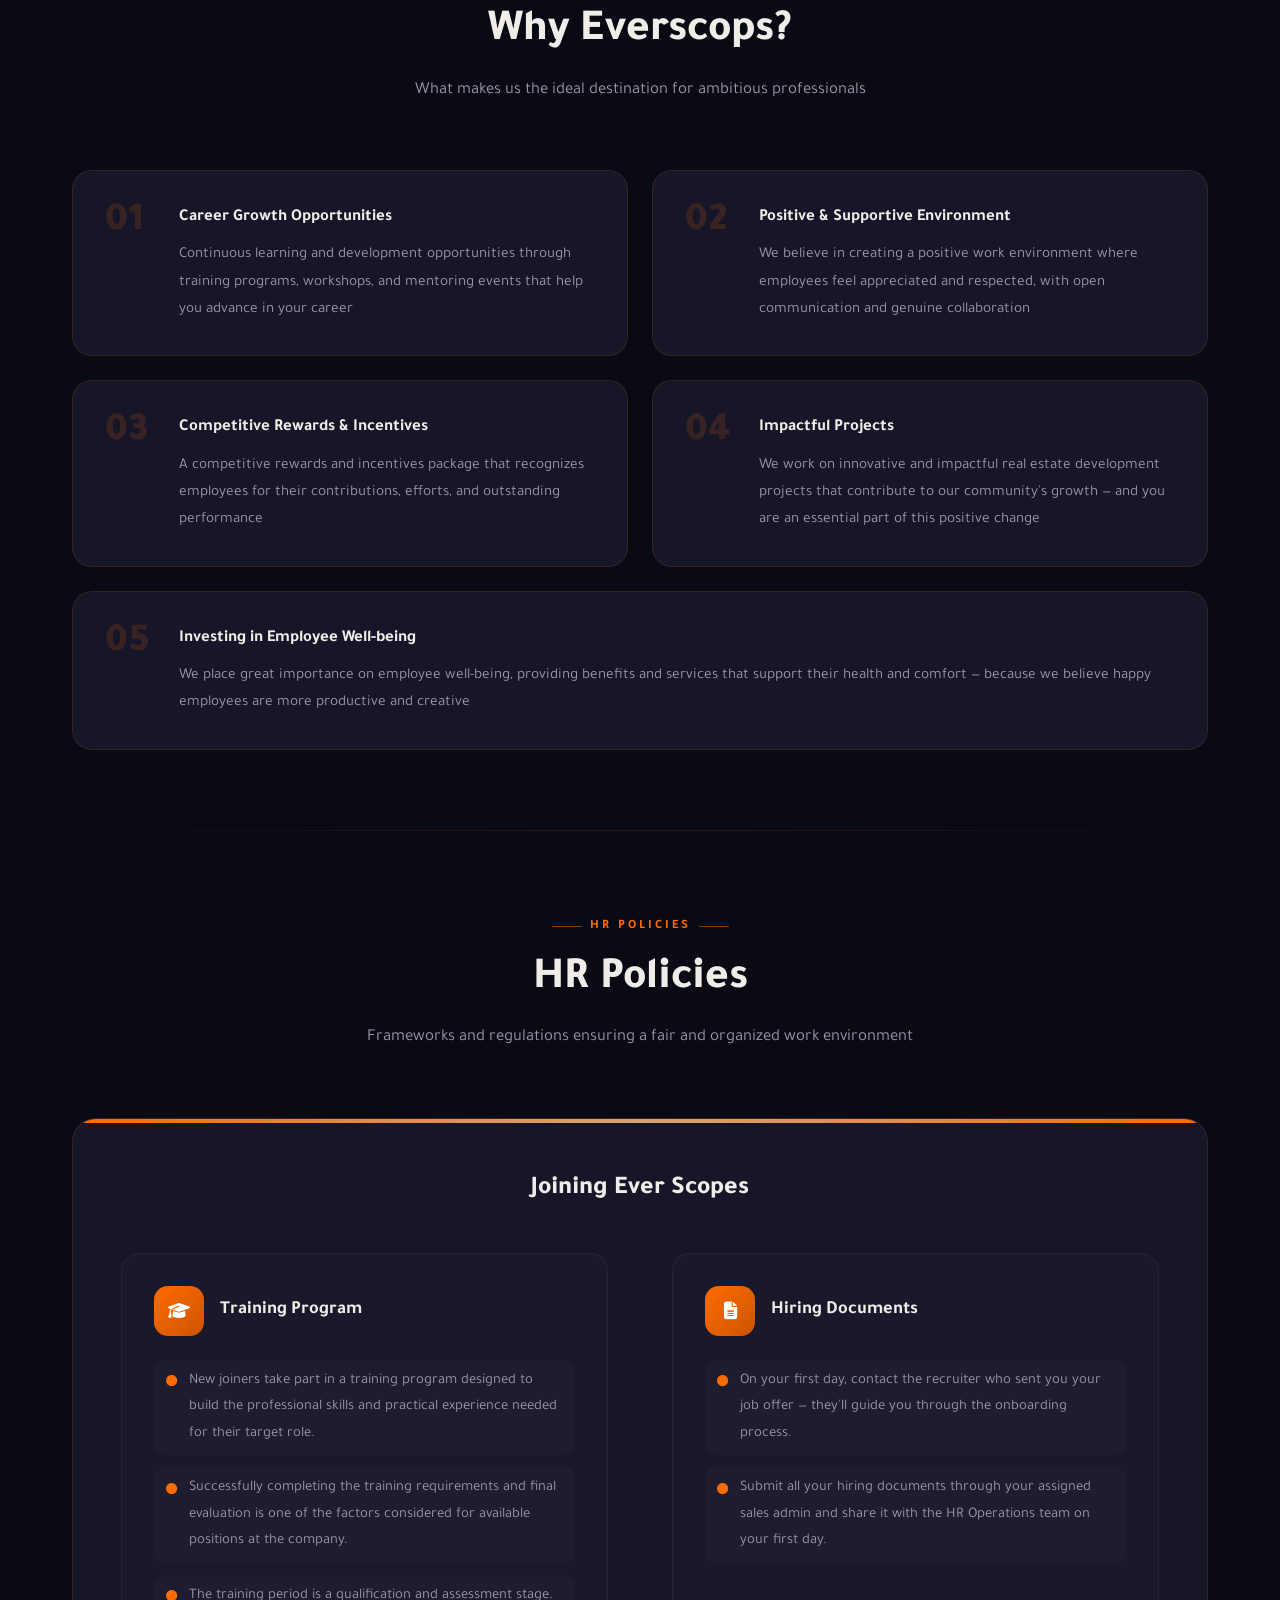
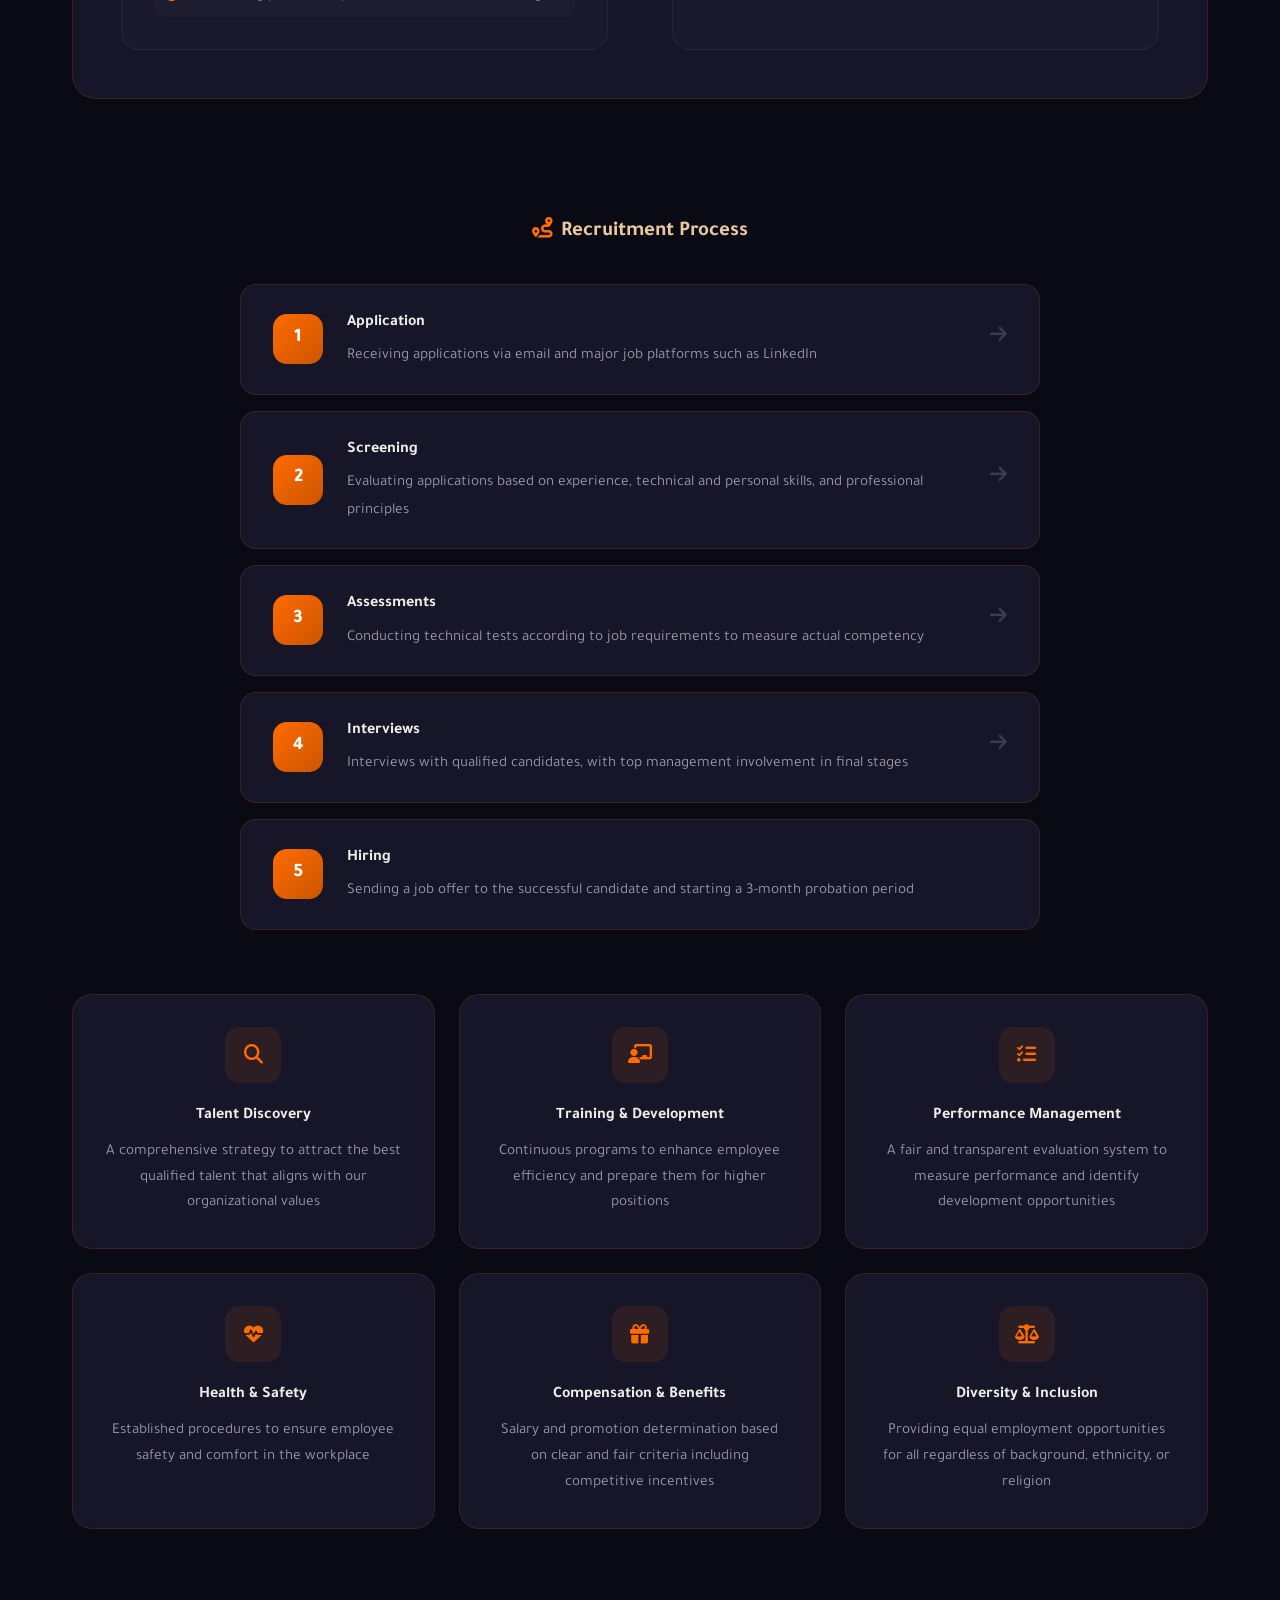
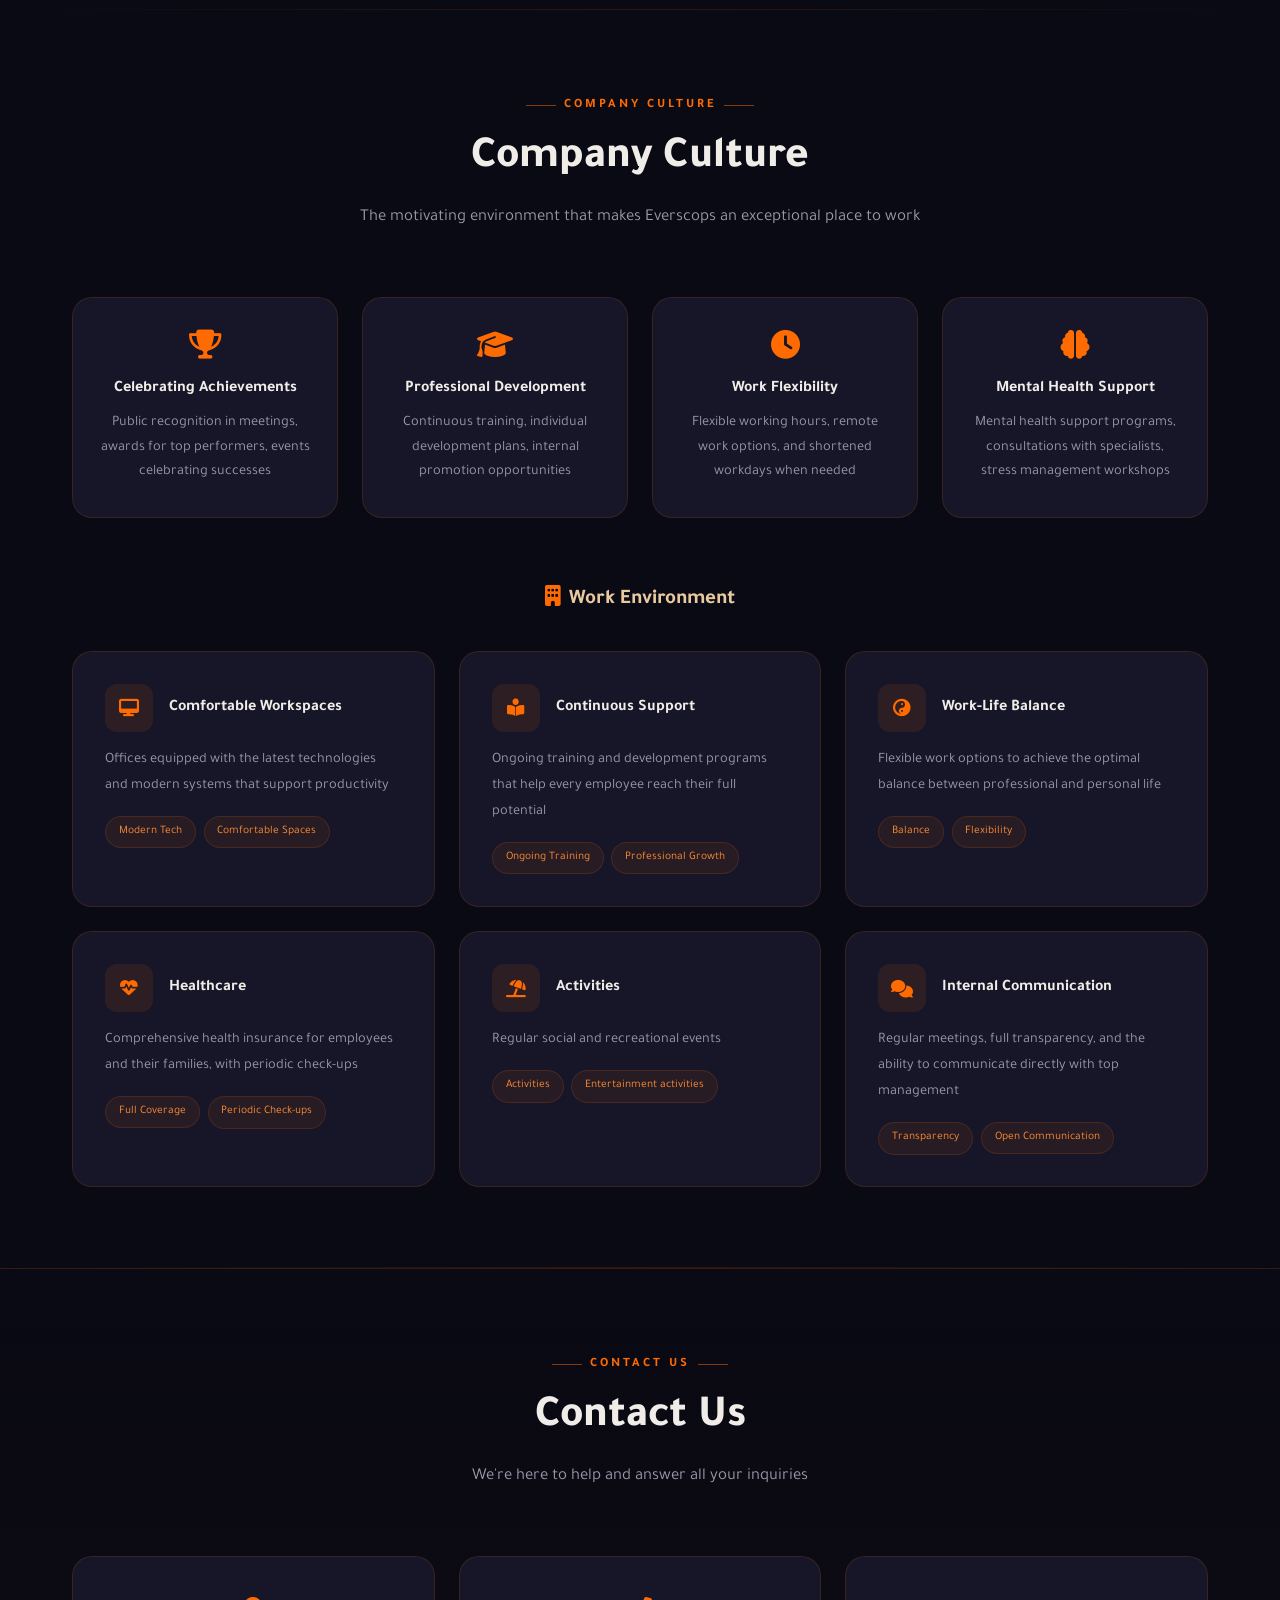
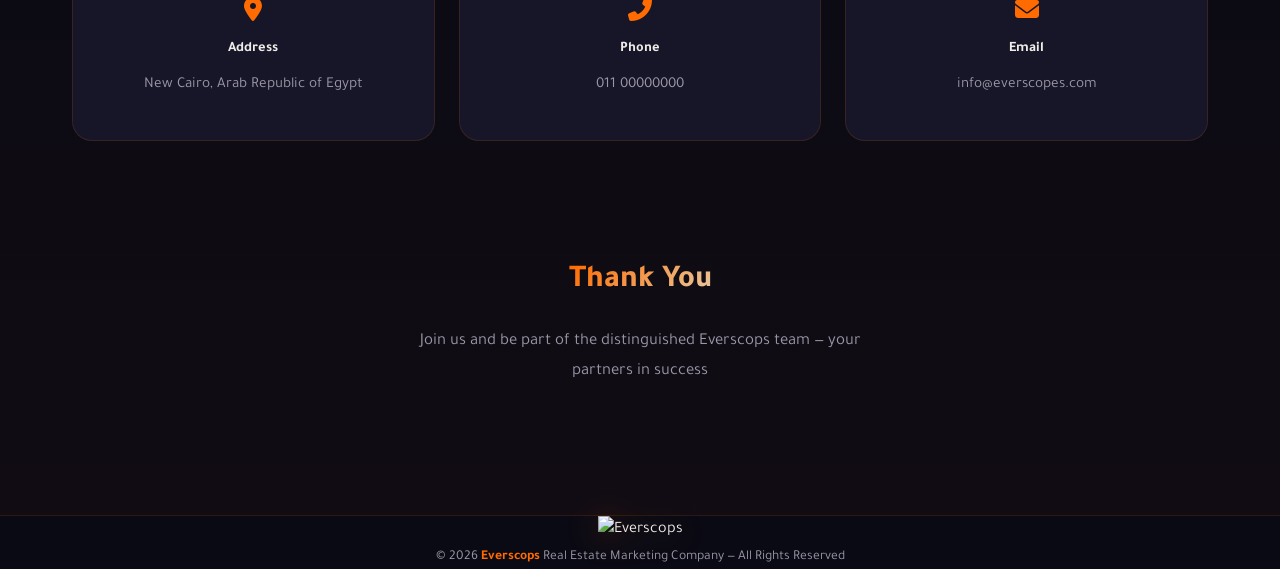
==== commit 299bf72b: "Update About.html" ====
--- a/About/About.html
+++ b/About/About.html
@@ -137,7 +137,7 @@
             display: flex; align-items: center; gap: 0.25rem; list-style: none;
         }
         .nav-links a {
-            text-decoration: none; color: var(--text-muted);
+            text-decoration: none; color: #ffffff;
             font-size: 0.85rem; font-weight: 500;
             padding: 0.5rem 1rem; border-radius: 8px;
             transition: all 0.3s ease; position: relative;
@@ -162,7 +162,7 @@
 
         .hero {
             min-height: 92vh; display: flex; align-items: center; justify-content: center;
-            padding: 6rem 2rem; position: relative; overflow: hidden;
+            padding: 3rem 2rem; position: relative; overflow: hidden;
         }
         .hero-inner { text-align: center; max-width: 900px; perspective: 1000px; }
 
@@ -918,11 +918,58 @@
         }
         @media (max-width: 768px) {
             .nav-links {
-                position: fixed; top: 72px; left: 0; right: 0; bottom: 0;
-                background: rgba(10, 10, 20, 0.98); backdrop-filter: blur(20px);
-                flex-direction: column; align-items: center; justify-content: center; gap: 0.5rem;
+
+
+
+                
+              position: fixed; 
+        top: 70px; 
+        left: 0;
+        width: 100%;
+        height: calc(100vh - 70px); 
+        background-color: #1a1a1ae4 !important; 
+        
+        display: flex;
+        flex-direction: column;
+        align-items: center;
+        justify-content: flex-start;
+        
+        /* تقليل الـ padding العلوي قليلاً وإضافة padding سفلي لتجنب التصاق العناصر بأسفل الشاشة */
+        padding-top: 8rem; 
+        padding-bottom: 6rem; 
+        gap: 2rem;
+        
+        z-index: 9999;
+        
+        /* السر هنا: تفعيل السكرول العمودي عند زيادة العناصر عن حجم الشاشة */
+        overflow-y: auto; backdrop-filter: blur(20px);
+                flex-direction: column; align-items: center; justify-content: center; gap: 2rem;
                 opacity: 0; visibility: hidden; transform: translateY(-20px); transition: all 0.4s ease;
             }
+
+
+            .nav-links::-webkit-scrollbar {
+        width: 6px; 
+    }
+
+    /* خلفية مسار السكرول بار */
+    .nav-links::-webkit-scrollbar-track {
+        background: #1a1a1a; 
+    }
+
+    /* الجزء المتحرك من السكرول (باللون البرتقالي) */
+    .nav-links::-webkit-scrollbar-thumb {
+        background: #ff6b00; 
+        border-radius: 10px;
+    }
+
+    /* لون السكرول بار عند التمرير عليه */
+    .nav-links::-webkit-scrollbar-thumb:hover {
+        background: #e65c00; 
+    }
+
+
+
             .nav-links.open { opacity: 1; visibility: visible; transform: translateY(0); }
             .nav-links a { font-size: 1.2rem; padding: 0.8rem 2rem; }
             .nav-toggle { display: flex; }
@@ -1019,7 +1066,7 @@
             <li><a href="#contact"><span class="tr" data-en="Contact" data-ar="تواصل"></span></a></li>
 
 
-            <div class="about-stat-value">
+                  <div class="about-stat-value">
   <link rel="stylesheet" href="https://cdnjs.cloudflare.com/ajax/libs/font-awesome/6.4.0/css/all.min.css">
 
   <style>
@@ -1035,7 +1082,7 @@
   </style>
 
   <a href="../index.html" class="btn-orange-lang">
-    <i class="fas fa-home"></i>
+    <i class="fas fa-globe"></i>
     <span data-i18n="hero_cta3">HOME</span>
   </a>
 </div>
@@ -1043,7 +1090,16 @@
 
             
         </ul>
+
+        
+        
         <div class="nav-right">
+
+            
+      
+
+
+
             <button class="lang-toggle" id="langToggle" aria-label="Switch language">
                 <i class="fas fa-globe"></i>
                 <span class="lang-full tr" data-en="العربية" data-ar="English"></span>
